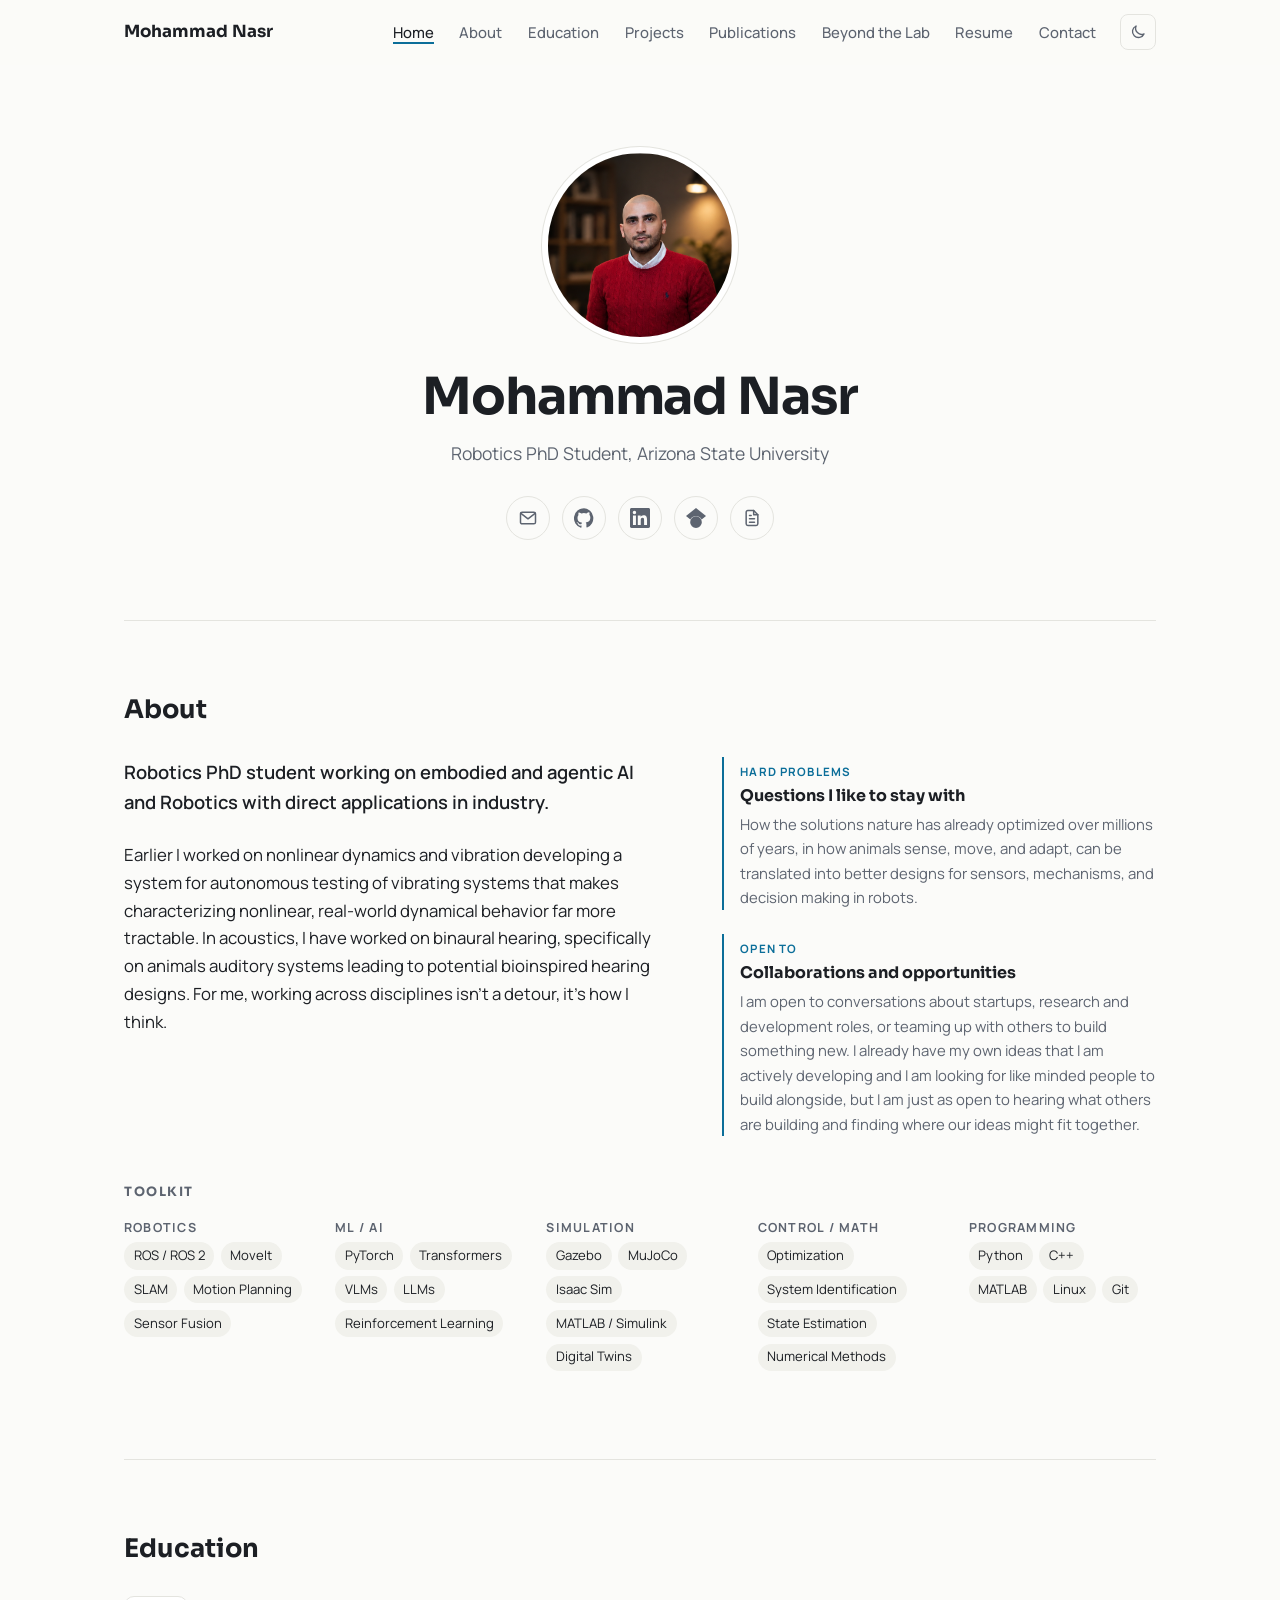
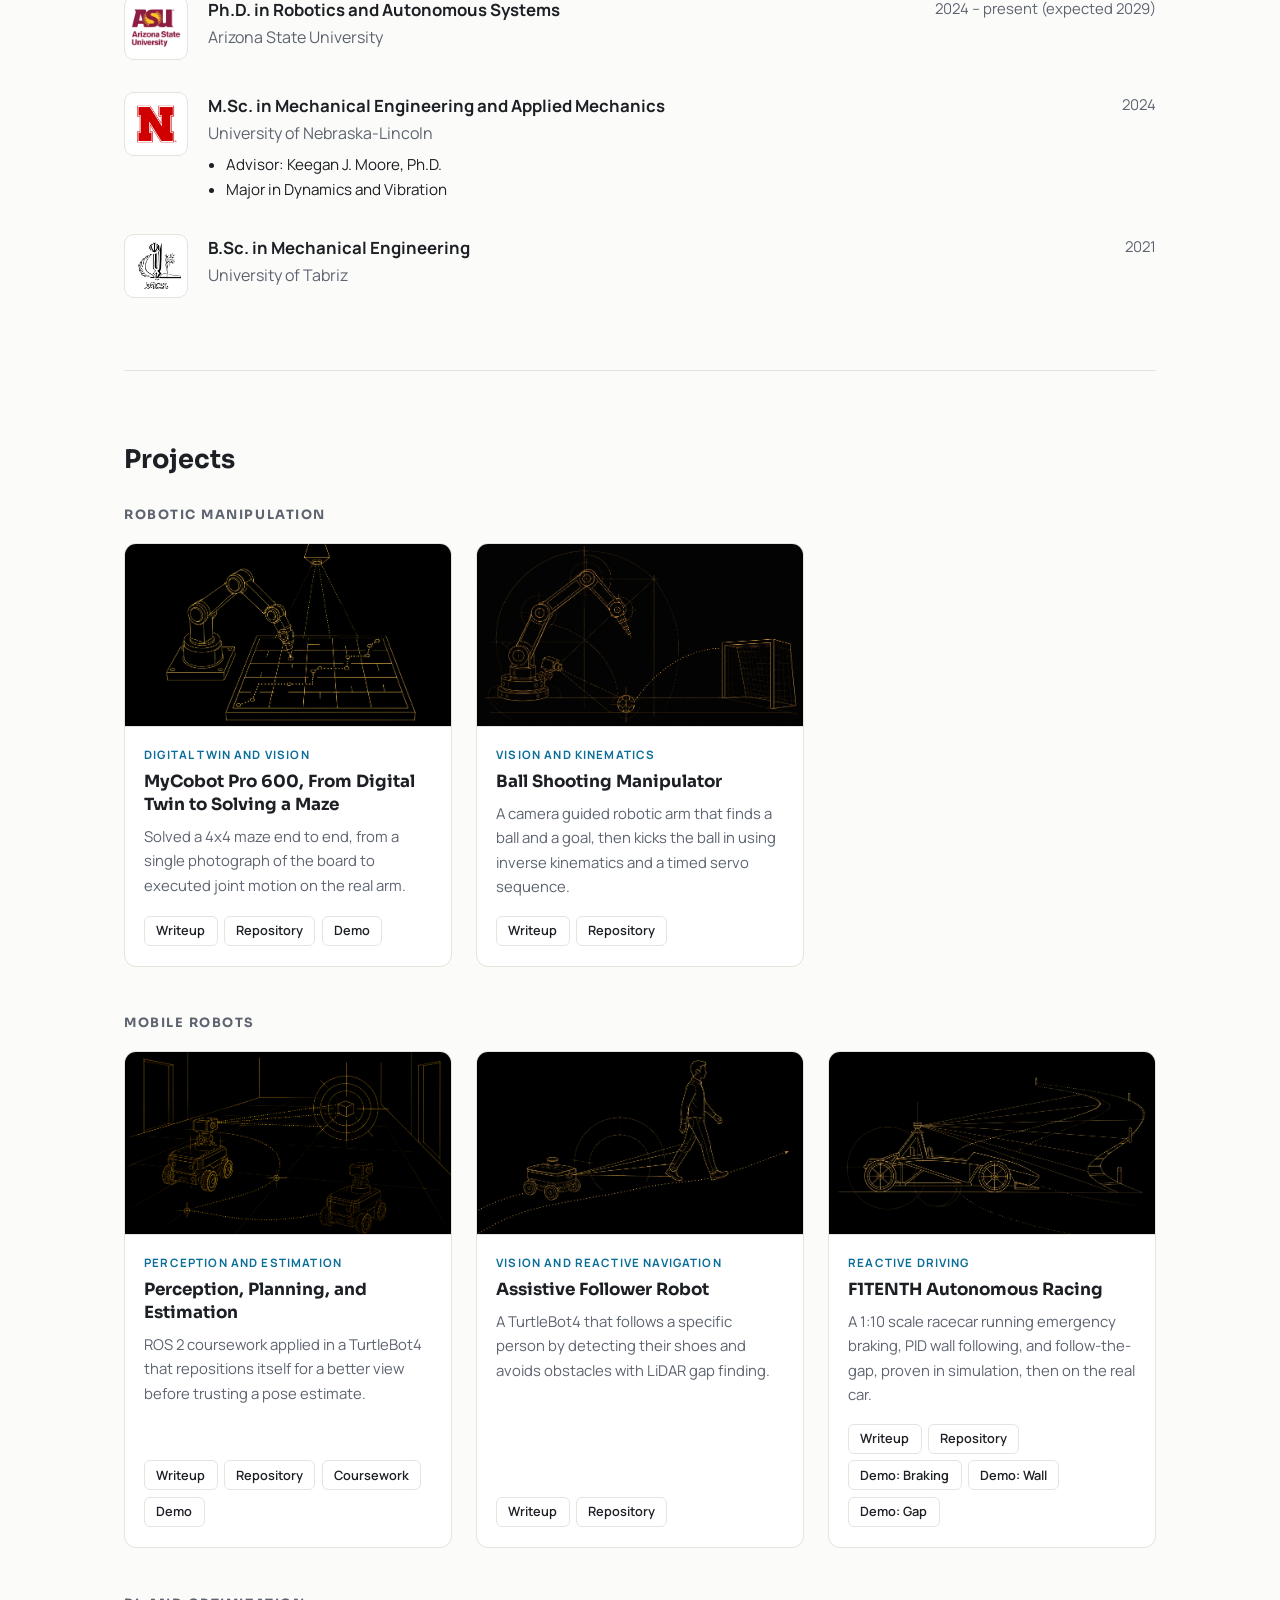
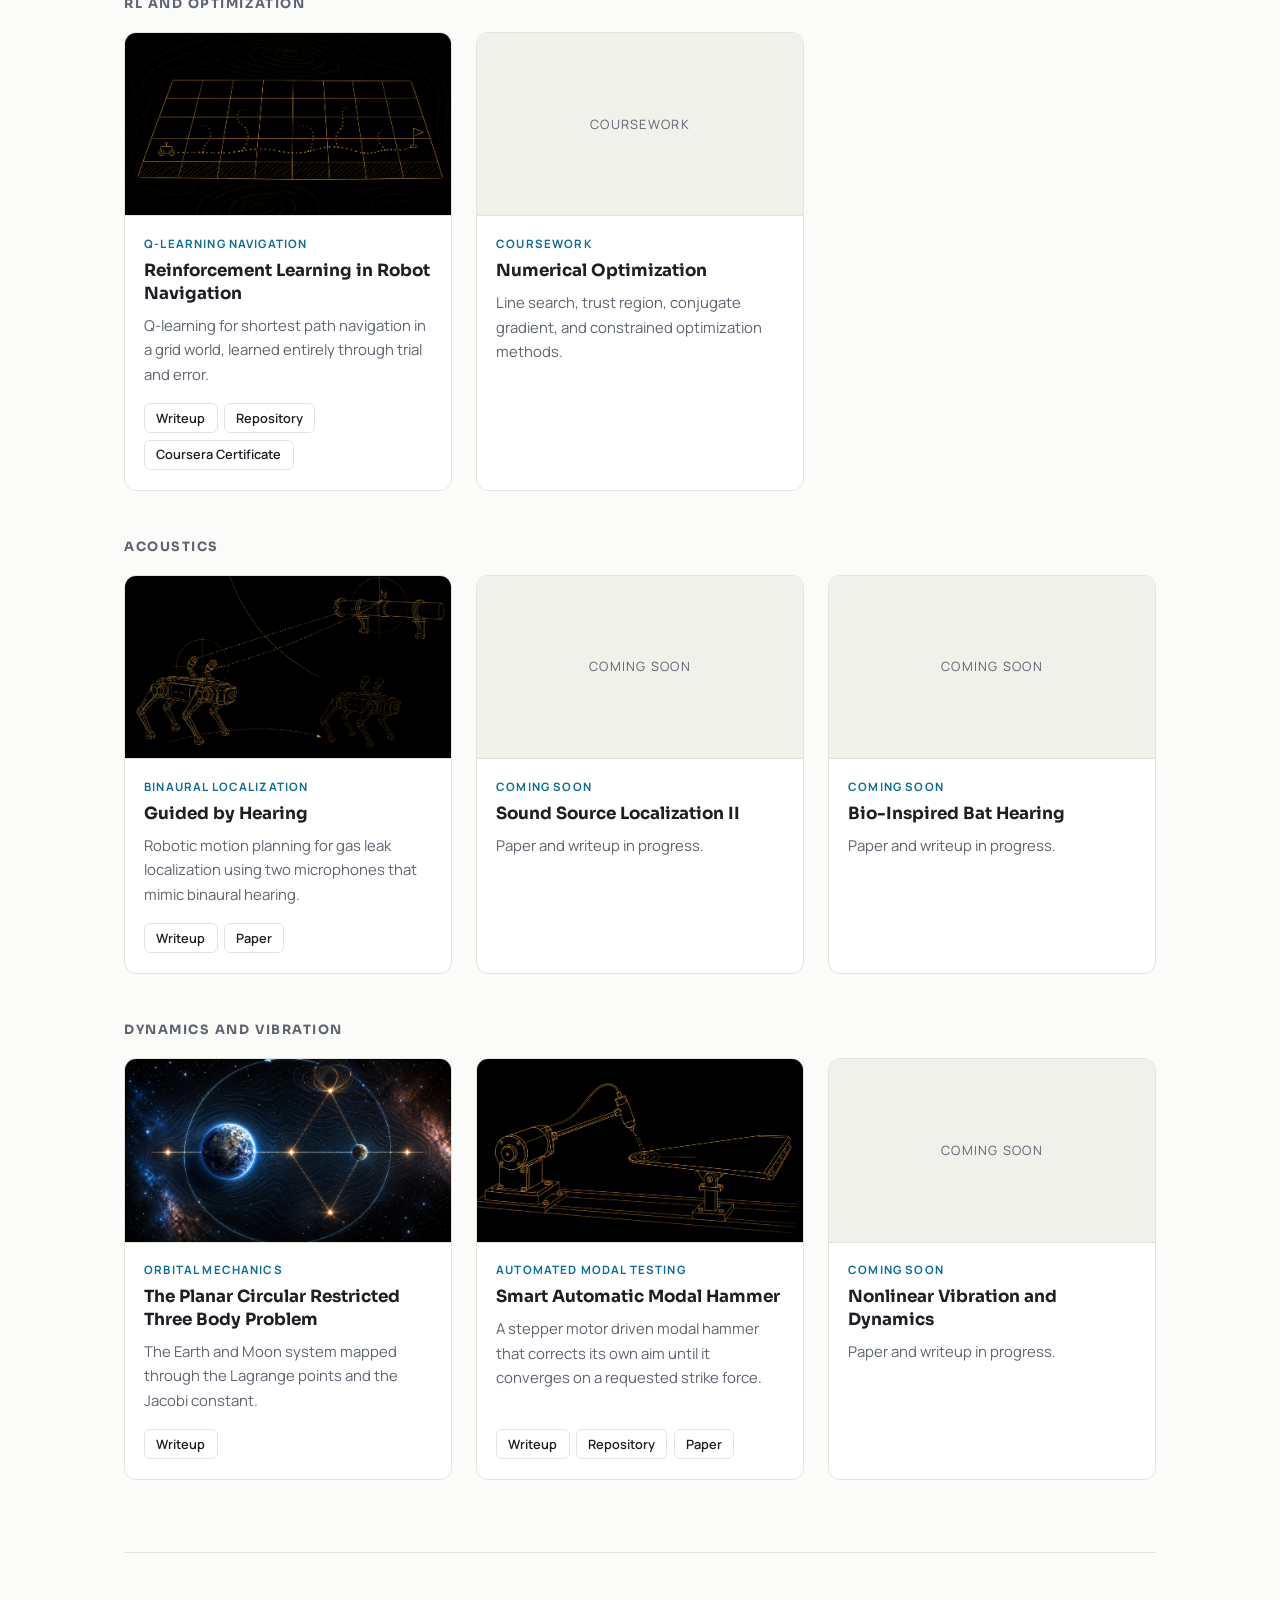
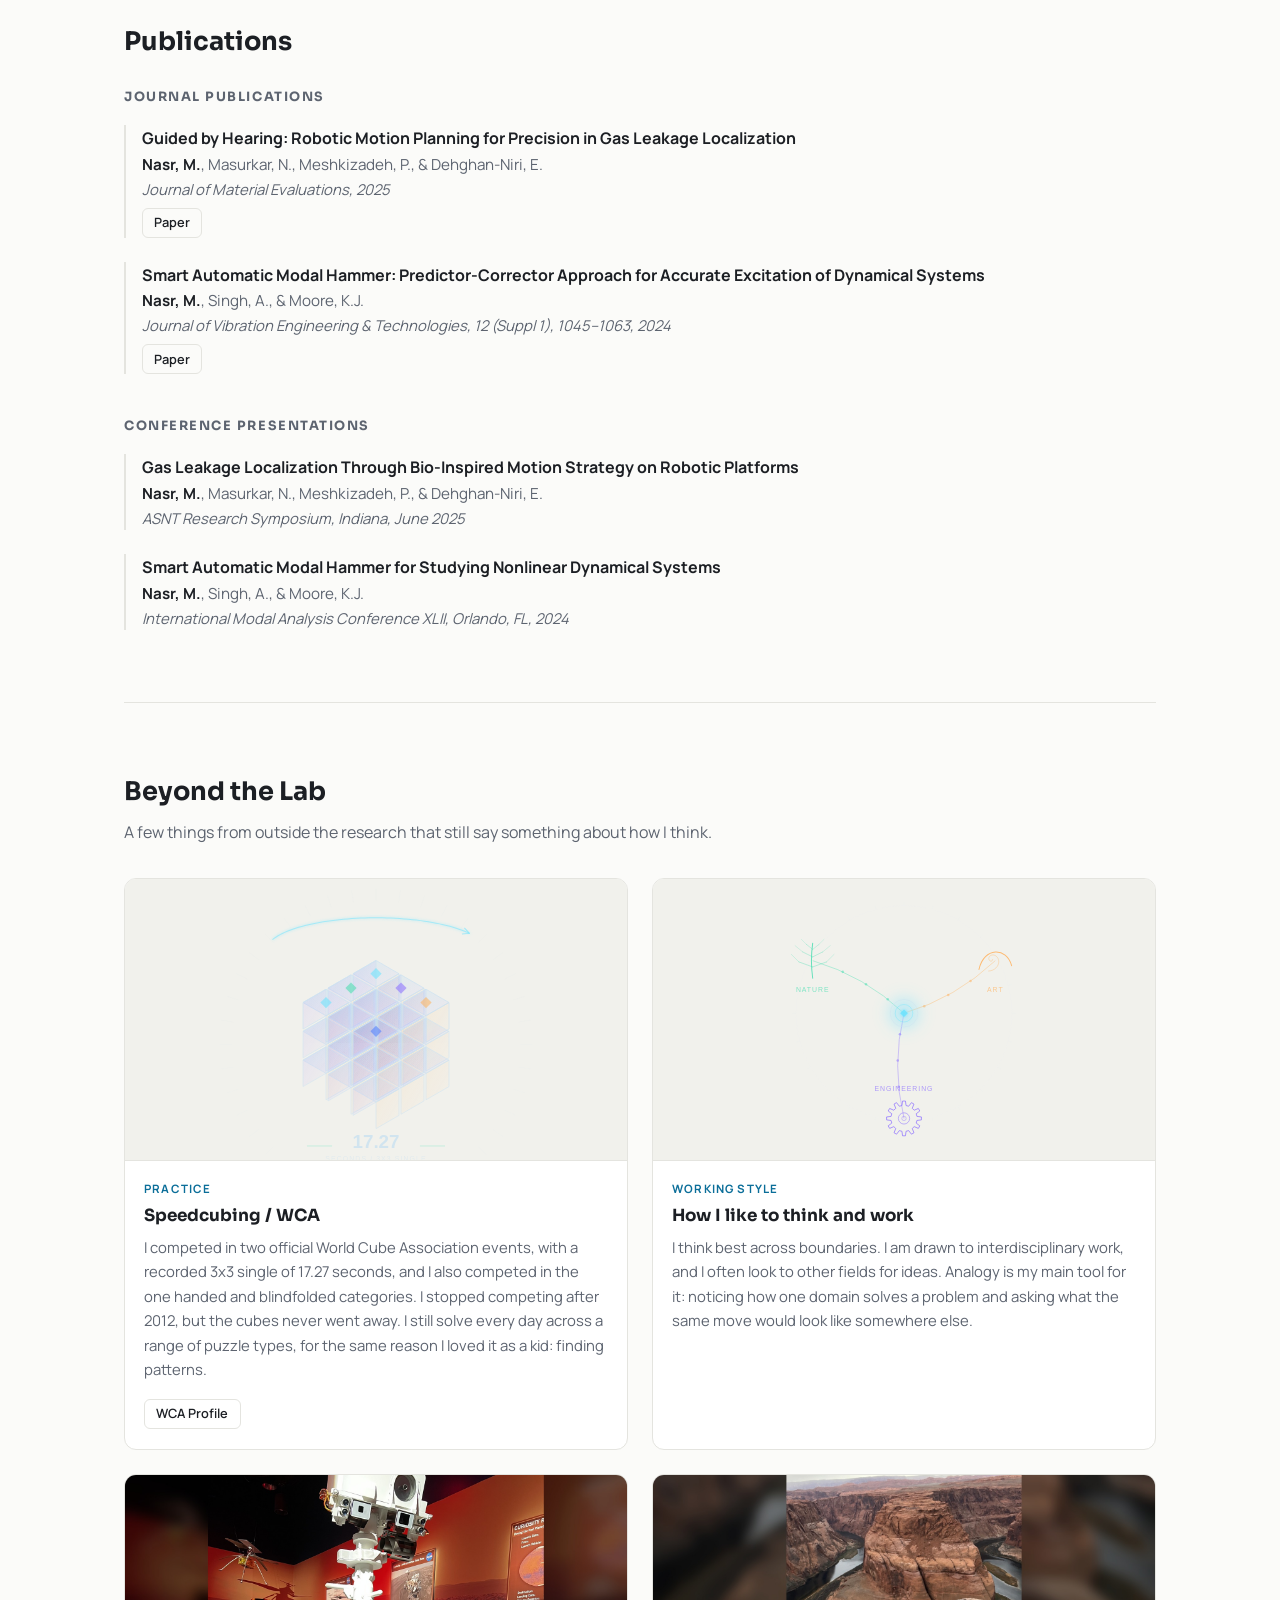
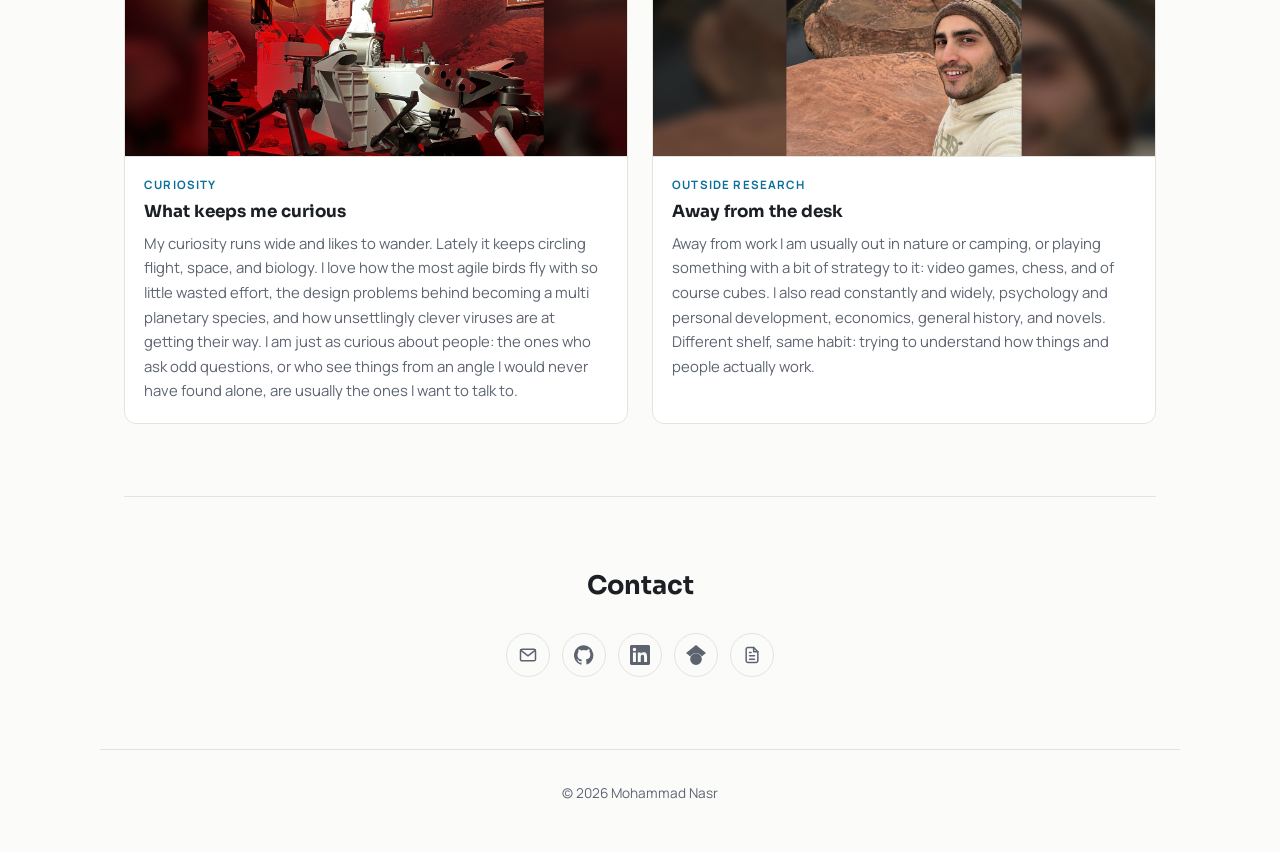
==== index.html @ 586aea97 "Update index.html to replace 'CV' with 'Resume' in navigation and links, and remove outdated content" ====
<!DOCTYPE html>
<html lang="en">
  <head>
    <meta charset="UTF-8" />
    <script>
      (function () {
        var stored = localStorage.getItem("theme");
        var theme = stored || (window.matchMedia("(prefers-color-scheme: light)").matches ? "light" : "dark");
        document.documentElement.setAttribute("data-theme", theme);
      })();
    </script>
    <meta name="viewport" content="width=device-width, initial-scale=1.0" />
    <meta
      name="description"
      content="Mohammad Nasr, Robotics PhD student at Arizona State University working on embodied and agentic AI."
    />
    <title>Mohammad Nasr | Robotics PhD Student</title>
    <link rel="preconnect" href="https://fonts.googleapis.com" />
    <link rel="preconnect" href="https://fonts.gstatic.com" crossorigin />
    <link
      href="https://fonts.googleapis.com/css2?family=Manrope:wght@400;500;600;700;800&family=Sora:wght@500;600;700;800&display=swap"
      rel="stylesheet"
    />
    <link rel="stylesheet" href="assets/css/home.css" />
  </head>
  <body>
    <a class="skip-link" href="#main-content">Skip to content</a>

    <!-- Icon sprite: every icon uses currentColor so it recolors with the theme. -->
    <svg class="icon-sprite" xmlns="http://www.w3.org/2000/svg" aria-hidden="true">
      <symbol id="i-mail" viewBox="0 0 24 24" fill="none" stroke="currentColor" stroke-width="1.8" stroke-linecap="round" stroke-linejoin="round">
        <rect x="3" y="5" width="18" height="14" rx="2" />
        <path d="m3.5 6.5 8.5 6.5 8.5-6.5" />
      </symbol>
      <symbol id="i-github" viewBox="0 0 24 24" fill="currentColor">
        <path d="M12 .3a12 12 0 0 0-3.8 23.4c.6.1.8-.3.8-.6v-2c-3.3.7-4-1.6-4-1.6-.6-1.4-1.4-1.8-1.4-1.8-1-.7.1-.7.1-.7 1.2.1 1.8 1.2 1.8 1.2 1 1.8 2.8 1.3 3.5 1 0-.8.4-1.3.7-1.6-2.7-.3-5.5-1.3-5.5-5.9 0-1.3.5-2.4 1.2-3.2 0-.3-.5-1.5.2-3.2 0 0 1-.3 3.3 1.2a11.5 11.5 0 0 1 6 0C17.3 4.6 18.3 5 18.3 5c.7 1.7.2 2.9.1 3.2.8.8 1.2 1.9 1.2 3.2 0 4.6-2.8 5.6-5.5 5.9.4.4.8 1.1.8 2.2v3.3c0 .3.2.7.8.6A12 12 0 0 0 12 .3" />
      </symbol>
      <symbol id="i-linkedin" viewBox="0 0 24 24" fill="currentColor">
        <path d="M20.45 20.45h-3.55v-5.57c0-1.33-.03-3.04-1.85-3.04-1.85 0-2.14 1.45-2.14 2.94v5.67H9.35V9h3.41v1.56h.05c.48-.9 1.64-1.85 3.37-1.85 3.6 0 4.27 2.37 4.27 5.46v6.28ZM5.34 7.43a2.06 2.06 0 1 1 0-4.13 2.06 2.06 0 0 1 0 4.13ZM7.12 20.45H3.56V9h3.56v11.45ZM22.23 0H1.77C.79 0 0 .77 0 1.73v20.54C0 23.23.79 24 1.77 24h20.45c.98 0 1.78-.77 1.78-1.73V1.73C24 .77 23.2 0 22.22 0h.01Z" />
      </symbol>
      <symbol id="i-scholar" viewBox="0 0 24 24" fill="currentColor">
        <path d="M5.24 13.77 0 9.5 12 0l12 9.5-5.24 4.27A7.5 7.5 0 0 0 12 9.5a7.5 7.5 0 0 0-6.76 4.27ZM12 10a7 7 0 1 0 0 14 7 7 0 0 0 0-14Z" />
      </symbol>
      <symbol id="i-cv" viewBox="0 0 24 24" fill="none" stroke="currentColor" stroke-width="1.8" stroke-linecap="round" stroke-linejoin="round">
        <path d="M14 3H7a2 2 0 0 0-2 2v14a2 2 0 0 0 2 2h10a2 2 0 0 0 2-2V8Z" />
        <path d="M14 3v5h5M9 13h6M9 17h6M9 9h2" />
      </symbol>
    </svg>

    <header class="site-header">
      <nav class="site-nav" aria-label="Primary navigation">
        <a class="brand" href="#home">Mohammad Nasr</a>

        <div class="nav-links" id="nav-links">
          <a href="#home">Home</a>
          <a href="#about">About</a>
          <a href="#education">Education</a>
          <a href="#projects">Projects</a>
          <a href="#publications">Publications</a>
          <a href="#beyond">Beyond the Lab</a>
          <a href="docs/mohammad-nasr-cv.pdf" target="_blank" rel="noopener">Resume</a>
          <a href="#contact">Contact</a>
        </div>

        <button class="icon-button theme-toggle" type="button" data-theme-toggle aria-label="Switch to light theme" aria-pressed="false">
          <svg class="icon-moon" viewBox="0 0 24 24" fill="none" stroke="currentColor" stroke-width="1.8" stroke-linecap="round" stroke-linejoin="round" aria-hidden="true">
            <path d="M20 14.5A8 8 0 0 1 9.5 4a8 8 0 1 0 10.5 10.5Z" />
          </svg>
          <svg class="icon-sun" viewBox="0 0 24 24" fill="none" stroke="currentColor" stroke-width="1.8" stroke-linecap="round" aria-hidden="true">
            <circle cx="12" cy="12" r="4" />
            <path d="M12 2v2M12 20v2M4.9 4.9l1.4 1.4M17.7 17.7l1.4 1.4M2 12h2M20 12h2M4.9 19.1l1.4-1.4M17.7 6.3l1.4-1.4" />
          </svg>
        </button>

        <button class="icon-button nav-toggle" type="button" aria-expanded="false" aria-controls="nav-links" aria-label="Open navigation menu">
          <svg viewBox="0 0 24 24" fill="none" stroke="currentColor" stroke-width="1.8" stroke-linecap="round" aria-hidden="true">
            <path d="M4 7h16M4 12h16M4 17h16" />
          </svg>
        </button>
      </nav>
    </header>

    <main id="main-content">
      <!-- 1. Home -->
      <section class="section home" id="home">
        <img class="home-photo" src="images/portfolio_portrait_option_3.png" alt="Portrait of Mohammad Nasr" width="184" height="184" />
        <h1>Mohammad Nasr</h1>
        <p class="home-role">Robotics PhD Student, Arizona State University</p>
        <ul class="icon-row" aria-label="Links">
          <li><a href="mailto:nasrmohammad661@gmail.com" aria-label="Email" title="Email"><svg aria-hidden="true"><use href="#i-mail" /></svg></a></li>
          <li><a href="https://github.com/mohammadnsr1" target="_blank" rel="noopener" aria-label="GitHub" title="GitHub"><svg aria-hidden="true"><use href="#i-github" /></svg></a></li>
          <li><a href="https://www.linkedin.com/in/mohammad-nasr-359a68147/" target="_blank" rel="noopener" aria-label="LinkedIn" title="LinkedIn"><svg aria-hidden="true"><use href="#i-linkedin" /></svg></a></li>
          <li><a href="https://scholar.google.com/citations?user=4rzGs6wAAAAJ" target="_blank" rel="noopener" aria-label="Google Scholar" title="Google Scholar"><svg aria-hidden="true"><use href="#i-scholar" /></svg></a></li>
          <li><a href="docs/mohammad-nasr-cv.pdf" target="_blank" rel="noopener" aria-label="Resume (PDF)" title="Resume (PDF)"><svg aria-hidden="true"><use href="#i-cv" /></svg></a></li>
        </ul>
      </section>

      <!-- 2. About -->
      <section class="section" id="about">
        <h2 class="section-title">About</h2>
        <div class="about-grid">
          <div class="about-text">
            <p class="about-lead">
              Robotics PhD student working on embodied and agentic AI and Robotics with direct applications in industry.
            </p>
            <p>
              Earlier I worked on nonlinear dynamics and vibration developing a system for autonomous testing of vibrating systems that makes characterizing nonlinear, real-world dynamical behavior far more tractable. In acoustics, I have worked on binaural hearing, specifically on animals auditory systems leading to potential bioinspired hearing designs. For me, working across disciplines isn't a detour, it's how I think.
            </p>
          </div>

          <div class="note-list">
            <article class="note">
              <span class="card-tag">Hard Problems</span>
              <h3>Questions I like to stay with</h3>
              <p>How the solutions nature has already optimized over millions of years, in how animals sense, move, and adapt, can be translated into better designs for sensors, mechanisms, and decision making in robots.</p>
            </article>
            <article class="note">
              <span class="card-tag">Open To</span>
              <h3>Collaborations and opportunities</h3>
              <p>I am open to conversations about startups, research and development roles, or teaming up with others to build something new. I already have my own ideas that I am actively developing and I am looking for like minded people to build alongside, but I am just as open to hearing what others are building and finding where our ideas might fit together.</p>
            </article>
          </div>
        </div>

        <!-- id="toolkit" kept so the writeup pages' "Toolkit" nav link still lands here. -->
        <div class="toolkit-block" id="toolkit">
          <h3 class="subsection-title">Toolkit</h3>
          <div class="toolkit">
            <div class="toolkit-row">
              <h3>Robotics</h3>
              <div class="chips"><span>ROS / ROS 2</span><span>MoveIt</span><span>SLAM</span><span>Motion Planning</span><span>Sensor Fusion</span></div>
            </div>
            <div class="toolkit-row">
              <h3>ML / AI</h3>
              <div class="chips"><span>PyTorch</span><span>Transformers</span><span>VLMs</span><span>LLMs</span><span>Reinforcement Learning</span></div>
            </div>
            <div class="toolkit-row">
              <h3>Simulation</h3>
              <div class="chips"><span>Gazebo</span><span>MuJoCo</span><span>Isaac Sim</span><span>MATLAB / Simulink</span><span>Digital Twins</span></div>
            </div>
            <div class="toolkit-row">
              <h3>Control / Math</h3>
              <div class="chips"><span>Optimization</span><span>System Identification</span><span>State Estimation</span><span>Numerical Methods</span></div>
            </div>
            <div class="toolkit-row">
              <h3>Programming</h3>
              <div class="chips"><span>Python</span><span>C++</span><span>MATLAB</span><span>Linux</span><span>Git</span></div>
            </div>
          </div>
        </div>
      </section>

      <!-- 3. Education -->
      <section class="section" id="education">
        <h2 class="section-title">Education</h2>
        <div class="edu-list">
          <div class="edu-item">
            <img class="edu-logo" src="images/ASU_logo.png" alt="Arizona State University logo" loading="lazy" />
            <div>
              <div class="edu-degree">Ph.D. in Robotics and Autonomous Systems</div>
              <div class="edu-school">Arizona State University</div>
            </div>
            <div class="edu-years">2024 – present (expected 2029)</div>
          </div>
          <div class="edu-item">
            <img class="edu-logo" src="images/UNL.jpg" alt="University of Nebraska-Lincoln logo" loading="lazy" />
            <div>
              <div class="edu-degree">M.Sc. in Mechanical Engineering and Applied Mechanics</div>
              <div class="edu-school">University of Nebraska-Lincoln</div>
              <ul>
                <li>Advisor: Keegan J. Moore, Ph.D.</li>
                <li>Major in Dynamics and Vibration</li>
              </ul>
            </div>
            <div class="edu-years">2024</div>
          </div>
          <div class="edu-item">
            <img class="edu-logo" src="images/University_of_Tabriz.jpg" alt="University of Tabriz logo" loading="lazy" />
            <div>
              <div class="edu-degree">B.Sc. in Mechanical Engineering</div>
              <div class="edu-school">University of Tabriz</div>
            </div>
            <div class="edu-years">2021</div>
          </div>
        </div>
      </section>

      <!-- 4. Projects -->
      <section class="section" id="projects">
        <h2 class="section-title">Projects</h2>

        <div class="project-group">
          <h3 class="subsection-title">Robotic Manipulation</h3>
          <div class="card-grid">
            <article class="card">
              <div class="card-media"><img src="images/MyCobot_foreground.png" alt="The MyCobot Pro 600 arm solving a physical maze board" loading="lazy" /></div>
              <div class="card-body">
                <span class="card-tag">Digital Twin and Vision</span>
                <h4>MyCobot Pro 600, From Digital Twin to Solving a Maze</h4>
                <p>Solved a 4x4 maze end to end, from a single photograph of the board to executed joint motion on the real arm.</p>
                <div class="link-row">
                  <a class="pill" href="writeups/mycobot-pro-600.html">Writeup</a>
                  <a class="pill" href="https://github.com/mohammadnsr1/Robotic-Systems-1" target="_blank" rel="noopener">Repository</a>
                  <a class="pill" href="https://www.youtube.com/shorts/yxIhqgxqiWA" target="_blank" rel="noopener">Demo</a>
                </div>
              </div>
            </article>
            <article class="card">
              <div class="card-media"><img src="images/Ball_shoot_foreground.png" alt="The robotic arm positioned behind the ball, aiming toward the goal" loading="lazy" /></div>
              <div class="card-body">
                <span class="card-tag">Vision and Kinematics</span>
                <h4>Ball Shooting Manipulator</h4>
                <p>A camera guided robotic arm that finds a ball and a goal, then kicks the ball in using inverse kinematics and a timed servo sequence.</p>
                <div class="link-row">
                  <a class="pill" href="writeups/ball-shooting-manipulator.html">Writeup</a>
                  <a class="pill" href="https://github.com/mohammadnsr1/Robotic_Manipulation_UNL" target="_blank" rel="noopener">Repository</a>
                </div>
              </div>
            </article>
          </div>
        </div>

        <div class="project-group">
          <h3 class="subsection-title">Mobile Robots</h3>
          <div class="card-grid">
            <article class="card">
              <div class="card-media"><img src="images/Active_perception_foreground.png" alt="The TurtleBot4 active perception system repositioning itself for a better view" loading="lazy" /></div>
              <div class="card-body">
                <span class="card-tag">Perception and Estimation</span>
                <h4>Perception, Planning, and Estimation</h4>
                <p>ROS 2 coursework applied in a TurtleBot4 that repositions itself for a better view before trusting a pose estimate.</p>
                <div class="link-row">
                  <a class="pill" href="writeups/active-perception.html">Writeup</a>
                  <a class="pill" href="https://github.com/mohammadnsr1/MobileRobots_Active_Perception/" target="_blank" rel="noopener">Repository</a>
                  <a class="pill" href="https://github.com/mohammadnsr1/MobileRobots" target="_blank" rel="noopener">Coursework</a>
                  <a class="pill" href="https://youtu.be/uHptjgO3Q7Y" target="_blank" rel="noopener">Demo</a>
                </div>
              </div>
            </article>
            <article class="card">
              <div class="card-media"><img src="images/Assistive_foreground.png" alt="The TurtleBot4 assistive follower robot following a specific person" loading="lazy" /></div>
              <div class="card-body">
                <span class="card-tag">Vision and Reactive Navigation</span>
                <h4>Assistive Follower Robot</h4>
                <p>A TurtleBot4 that follows a specific person by detecting their shoes and avoids obstacles with LiDAR gap finding.</p>
                <div class="link-row">
                  <a class="pill" href="writeups/assistive-follower.html">Writeup</a>
                  <a class="pill" href="https://github.com/RAS598-2025-S-Team07/Final_ROS2_Package" target="_blank" rel="noopener">Repository</a>
                </div>
              </div>
            </article>
            <article class="card">
              <div class="card-media"><img src="images/F1_Tenth_foreground.png" alt="The F1TENTH autonomous racecar on the physical track" loading="lazy" /></div>
              <div class="card-body">
                <span class="card-tag">Reactive Driving</span>
                <h4>F1TENTH Autonomous Racing</h4>
                <p>A 1:10 scale racecar running emergency braking, PID wall following, and follow-the-gap, proven in simulation, then on the real car.</p>
                <div class="link-row">
                  <a class="pill" href="writeups/f1tenth.html">Writeup</a>
                  <a class="pill" href="https://github.com/mohammadnsr1/F1_Tenth_Race" target="_blank" rel="noopener">Repository</a>
                  <a class="pill" href="https://youtu.be/KE6Gm_n-vx4" target="_blank" rel="noopener">Demo: Braking</a>
                  <a class="pill" href="https://youtu.be/sH-kk-u68Sw" target="_blank" rel="noopener">Demo: Wall</a>
                  <a class="pill" href="https://youtube.com/shorts/PTzITnJQ0x0?feature=share" target="_blank" rel="noopener">Demo: Gap</a>
                </div>
              </div>
            </article>
          </div>
        </div>

        <div class="project-group">
          <h3 class="subsection-title">RL and Optimization</h3>
          <div class="card-grid">
            <article class="card">
              <div class="card-media"><img src="images/RL_navigation_foreground.png" alt="A Q-learning agent navigating the Cliff Walking grid world" loading="lazy" /></div>
              <div class="card-body">
                <span class="card-tag">Q-Learning Navigation</span>
                <h4>Reinforcement Learning in Robot Navigation</h4>
                <p>Q-learning for shortest path navigation in a grid world, learned entirely through trial and error.</p>
                <div class="link-row">
                  <a class="pill" href="writeups/rl-robot-navigation.html">Writeup</a>
                  <a class="pill" href="https://github.com/mohammadnsr1/RL-and-Optimization" target="_blank" rel="noopener">Repository</a>
                  <a class="pill" href="https://www.coursera.org/account/accomplishments/specialization/GT99WLRD7AQ9" target="_blank" rel="noopener">Coursera Certificate</a>
                </div>
              </div>
            </article>
            <article class="card">
              <div class="card-media card-media--empty">Coursework</div>
              <div class="card-body">
                <span class="card-tag">Coursework</span>
                <h4>Numerical Optimization</h4>
                <p>Line search, trust region, conjugate gradient, and constrained optimization methods.</p>
              </div>
            </article>
          </div>
        </div>

        <div class="project-group">
          <h3 class="subsection-title">Acoustics</h3>
          <div class="card-grid">
            <article class="card">
              <div class="card-media"><img src="images/Guided_by_hearing_foreground.png" alt="A robot using two microphone binaural hearing to localize a gas leak" loading="lazy" /></div>
              <div class="card-body">
                <span class="card-tag">Binaural Localization</span>
                <h4>Guided by Hearing</h4>
                <p>Robotic motion planning for gas leak localization using two microphones that mimic binaural hearing.</p>
                <div class="link-row">
                  <a class="pill" href="writeups/guided-by-hearing.html">Writeup</a>
                  <a class="pill" href="https://doi.org/10.32548/2025.me-04491" target="_blank" rel="noopener">Paper</a>
                </div>
              </div>
            </article>
            <article class="card">
              <div class="card-media card-media--empty">Coming soon</div>
              <div class="card-body">
                <span class="card-tag">Coming Soon</span>
                <h4>Sound Source Localization II</h4>
                <p>Paper and writeup in progress.</p>
              </div>
            </article>
            <article class="card">
              <div class="card-media card-media--empty">Coming soon</div>
              <div class="card-body">
                <span class="card-tag">Coming Soon</span>
                <h4>Bio-Inspired Bat Hearing</h4>
                <p>Paper and writeup in progress.</p>
              </div>
            </article>
          </div>
        </div>

        <div class="project-group">
          <h3 class="subsection-title">Dynamics and Vibration</h3>
          <div class="card-grid">
            <article class="card">
              <div class="card-media"><img src="images/PCR3BD_foreground.png" alt="Zero velocity curves and Lagrange points of the Earth and Moon system" loading="lazy" /></div>
              <div class="card-body">
                <span class="card-tag">Orbital Mechanics</span>
                <h4>The Planar Circular Restricted Three Body Problem</h4>
                <p>The Earth and Moon system mapped through the Lagrange points and the Jacobi constant.</p>
                <div class="link-row">
                  <a class="pill" href="writeups/pcr3bp.html">Writeup</a>
                </div>
              </div>
            </article>
            <article class="card">
              <div class="card-media"><img src="images/Modal_hammer_foreground.png" alt="The stepper motor driven modal hammer striking a test structure" loading="lazy" /></div>
              <div class="card-body">
                <span class="card-tag">Automated Modal Testing</span>
                <h4>Smart Automatic Modal Hammer</h4>
                <p>A stepper motor driven modal hammer that corrects its own aim until it converges on a requested strike force.</p>
                <div class="link-row">
                  <a class="pill" href="writeups/smart-automatic-modal-hammer.html">Writeup</a>
                  <a class="pill" href="https://github.com/mohammadnsr1/SmartAutomaticModalhammer" target="_blank" rel="noopener">Repository</a>
                  <a class="pill" href="https://doi.org/10.1007/s42417-024-01461-6" target="_blank" rel="noopener">Paper</a>
                </div>
              </div>
            </article>
            <article class="card">
              <div class="card-media card-media--empty">Coming soon</div>
              <div class="card-body">
                <span class="card-tag">Coming Soon</span>
                <h4>Nonlinear Vibration and Dynamics</h4>
                <p>Paper and writeup in progress.</p>
              </div>
            </article>
          </div>
        </div>
      </section>

      <!-- 5. Publications -->
      <section class="section" id="publications">
        <h2 class="section-title">Publications</h2>

        <h3 class="subsection-title">Journal Publications</h3>
        <ul class="pub-list">
          <li>
            <div class="pub-title">Guided by Hearing: Robotic Motion Planning for Precision in Gas Leakage Localization</div>
            <div class="pub-authors"><strong>Nasr, M.</strong>, Masurkar, N., Meshkizadeh, P., &amp; Dehghan-Niri, E.</div>
            <div class="pub-venue">Journal of Material Evaluations, 2025</div>
            <div class="link-row"><a class="pill" href="https://doi.org/10.32548/2025.me-04491" target="_blank" rel="noopener">Paper</a></div>
          </li>
          <li>
            <div class="pub-title">Smart Automatic Modal Hammer: Predictor-Corrector Approach for Accurate Excitation of Dynamical Systems</div>
            <div class="pub-authors"><strong>Nasr, M.</strong>, Singh, A., &amp; Moore, K.J.</div>
            <div class="pub-venue">Journal of Vibration Engineering &amp; Technologies, 12 (Suppl 1), 1045–1063, 2024</div>
            <div class="link-row"><a class="pill" href="https://doi.org/10.1007/s42417-024-01461-6" target="_blank" rel="noopener">Paper</a></div>
          </li>
        </ul>

        <h3 class="subsection-title">Conference Presentations</h3>
        <ul class="pub-list">
          <li>
            <div class="pub-title">Gas Leakage Localization Through Bio-Inspired Motion Strategy on Robotic Platforms</div>
            <div class="pub-authors"><strong>Nasr, M.</strong>, Masurkar, N., Meshkizadeh, P., &amp; Dehghan-Niri, E.</div>
            <div class="pub-venue">ASNT Research Symposium, Indiana, June 2025</div>
          </li>
          <li>
            <div class="pub-title">Smart Automatic Modal Hammer for Studying Nonlinear Dynamical Systems</div>
            <div class="pub-authors"><strong>Nasr, M.</strong>, Singh, A., &amp; Moore, K.J.</div>
            <div class="pub-venue">International Modal Analysis Conference XLII, Orlando, FL, 2024</div>
          </li>
        </ul>
      </section>

      <section class="section" id="beyond">
        <h2 class="section-title">Beyond the Lab</h2>
        <p class="section-lead">A few things from outside the research that still say something about how I think.</p>
        <div class="card-grid card-grid--two">
          <article class="card">
            <div class="card-media"><img src="images/beyond-practice.svg" alt="Isometric wireframe illustration of a Rubik's cube with a recorded time of 17.27 seconds" loading="lazy" /></div>
            <div class="card-body">
              <span class="card-tag">Practice</span>
              <h4>Speedcubing / WCA</h4>
              <p>I competed in two official World Cube Association events, with a recorded 3x3 single of 17.27 seconds, and I also competed in the one handed and blindfolded categories. I stopped competing after 2012, but the cubes never went away. I still solve every day across a range of puzzle types, for the same reason I loved it as a kid: finding patterns.</p>
              <div class="link-row">
                <a class="pill" href="https://www.worldcubeassociation.org/persons/2012NASR01" target="_blank" rel="noopener">WCA Profile</a>
              </div>
            </div>
          </article>
          <article class="card">
            <div class="card-media"><img src="images/beyond-thinking.svg" alt="Three domains, nature, art, and engineering, converging through analogy into a single idea" loading="lazy" /></div>
            <div class="card-body">
              <span class="card-tag">Working Style</span>
              <h4>How I like to think and work</h4>
              <p>I think best across boundaries. I am drawn to interdisciplinary work, and I often look to other fields for ideas. Analogy is my main tool for it: noticing how one domain solves a problem and asking what the same move would look like somewhere else.</p>
            </div>
          </article>
          <article class="card">
            <div class="card-media"><img src="images/beyond-curiosity.jpg" alt="A Mars rover replica on exhibit, camera mast raised against a red Mars backdrop" loading="lazy" /></div>
            <div class="card-body">
              <span class="card-tag">Curiosity</span>
              <h4>What keeps me curious</h4>
              <p>My curiosity runs wide and likes to wander. Lately it keeps circling flight, space, and biology. I love how the most agile birds fly with so little wasted effort, the design problems behind becoming a multi planetary species, and how unsettlingly clever viruses are at getting their way. I am just as curious about people: the ones who ask odd questions, or who see things from an angle I would never have found alone, are usually the ones I want to talk to.</p>
            </div>
          </article>
          <article class="card">
            <div class="card-media"><img src="images/beyond-interests.jpg" alt="Aerial view of Horseshoe Bend, a sweeping curve of the Colorado River" loading="lazy" /></div>
            <div class="card-body">
              <span class="card-tag">Outside Research</span>
              <h4>Away from the desk</h4>
              <p>Away from work I am usually out in nature or camping, or playing something with a bit of strategy to it: video games, chess, and of course cubes. I also read constantly and widely, psychology and personal development, economics, general history, and novels. Different shelf, same habit: trying to understand how things and people actually work.</p>
            </div>
          </article>
        </div>
      </section>

      <!-- 6. Contact -->
      <section class="section contact" id="contact">
        <h2 class="section-title">Contact</h2>
        <ul class="icon-row" aria-label="Links">
          <li><a href="mailto:nasrmohammad661@gmail.com" aria-label="Email" title="Email"><svg aria-hidden="true"><use href="#i-mail" /></svg></a></li>
          <li><a href="https://github.com/mohammadnsr1" target="_blank" rel="noopener" aria-label="GitHub" title="GitHub"><svg aria-hidden="true"><use href="#i-github" /></svg></a></li>
          <li><a href="https://www.linkedin.com/in/mohammad-nasr-359a68147/" target="_blank" rel="noopener" aria-label="LinkedIn" title="LinkedIn"><svg aria-hidden="true"><use href="#i-linkedin" /></svg></a></li>
          <li><a href="https://scholar.google.com/citations?user=4rzGs6wAAAAJ" target="_blank" rel="noopener" aria-label="Google Scholar" title="Google Scholar"><svg aria-hidden="true"><use href="#i-scholar" /></svg></a></li>
          <li><a href="docs/mohammad-nasr-cv.pdf" target="_blank" rel="noopener" aria-label="Resume (PDF)" title="Resume (PDF)"><svg aria-hidden="true"><use href="#i-cv" /></svg></a></li>
        </ul>
      </section>
    </main>

    <footer class="site-footer">
      <p>&copy; <span data-current-year></span> Mohammad Nasr</p>
    </footer>

    <script src="assets/js/main.js"></script>
  </body>
</html>
---- assets/css/home.css ----
/* Home page styles: minimal academic layout, light/dark themes, one accent. */
:root {
  --bg: #fbfbf9;
  --surface: #ffffff;
  --text: #1c1f24;
  --muted: #5d6470;
  --rule: #e4e4df;
  --chip: #f1f1ec;
  --accent: #0b6e99;
  --accent-soft: rgba(11, 110, 153, 0.09);
  --shadow: 0 1px 2px rgba(20, 24, 30, 0.04), 0 8px 24px rgba(20, 24, 30, 0.05);
  --nav-bg: rgba(251, 251, 249, 0.86);
  --nav-height: 64px;
  --maxw: 1080px;
  color-scheme: light;
}

@media (prefers-color-scheme: dark) {
  :root:not([data-theme="light"]) {
    --bg: #0e1116;
    --surface: #151a21;
    --text: #e8ecf2;
    --muted: #9aa4b2;
    --rule: #252c36;
    --chip: #1b212a;
    --accent: #68c8ff;
    --accent-soft: rgba(104, 200, 255, 0.1);
    --shadow: 0 1px 2px rgba(0, 0, 0, 0.3), 0 8px 24px rgba(0, 0, 0, 0.25);
    --nav-bg: rgba(14, 17, 22, 0.86);
    color-scheme: dark;
  }
}

:root[data-theme="dark"] {
  --bg: #0e1116;
  --surface: #151a21;
  --text: #e8ecf2;
  --muted: #9aa4b2;
  --rule: #252c36;
  --chip: #1b212a;
  --accent: #68c8ff;
  --accent-soft: rgba(104, 200, 255, 0.1);
  --shadow: 0 1px 2px rgba(0, 0, 0, 0.3), 0 8px 24px rgba(0, 0, 0, 0.25);
  --nav-bg: rgba(14, 17, 22, 0.86);
  color-scheme: dark;
}

*,
*::before,
*::after {
  box-sizing: border-box;
}

html {
  scroll-behavior: smooth;
  scroll-padding-top: calc(var(--nav-height) + 16px);
}

body {
  margin: 0;
  background: var(--bg);
  color: var(--text);
  font-family: "Manrope", system-ui, -apple-system, "Segoe UI", sans-serif;
  font-size: 16px;
  line-height: 1.65;
  -webkit-font-smoothing: antialiased;
}

img {
  max-width: 100%;
  display: block;
}

a {
  color: var(--accent);
  text-decoration: none;
}

a:hover {
  text-decoration: underline;
  text-underline-offset: 3px;
}

h1,
h2,
h3 {
  font-family: "Sora", "Manrope", system-ui, sans-serif;
  line-height: 1.25;
  margin: 0;
}

.skip-link {
  position: absolute;
  left: -9999px;
}

.skip-link:focus {
  left: 16px;
  top: 12px;
  z-index: 100;
  background: var(--surface);
  padding: 0.5rem 0.9rem;
  border-radius: 8px;
}

.icon-sprite {
  display: none;
}

/* ---------- Nav ---------- */
.site-header {
  position: sticky;
  top: 0;
  z-index: 50;
  background: var(--nav-bg);
  backdrop-filter: saturate(160%) blur(10px);
  -webkit-backdrop-filter: saturate(160%) blur(10px);
  border-bottom: 1px solid transparent;
  transition: border-color 200ms ease;
}

.site-header.is-scrolled {
  border-bottom-color: var(--rule);
}

.site-nav {
  max-width: var(--maxw);
  margin: 0 auto;
  padding-inline: 24px;
  height: var(--nav-height);
  display: flex;
  align-items: center;
  gap: 1.5rem;
}

.brand {
  font-family: "Sora", system-ui, sans-serif;
  font-weight: 700;
  font-size: 1.05rem;
  color: var(--text);
  margin-right: auto;
}

.brand:hover {
  text-decoration: none;
  color: var(--accent);
}

.nav-links {
  display: flex;
  align-items: center;
  gap: 1.6rem;
}

.nav-links a {
  color: var(--muted);
  font-size: 0.93rem;
  font-weight: 500;
}

.nav-links a:hover,
.nav-links a.is-active {
  color: var(--text);
  text-decoration: none;
}

.nav-links a.is-active {
  box-shadow: inset 0 -2px 0 var(--accent);
}

.icon-button {
  display: inline-grid;
  place-items: center;
  width: 36px;
  height: 36px;
  border-radius: 8px;
  border: 1px solid var(--rule);
  background: transparent;
  color: var(--muted);
  cursor: pointer;
  padding: 0;
}

.icon-button:hover {
  color: var(--accent);
  border-color: var(--accent);
}

.icon-button svg {
  width: 18px;
  height: 18px;
}

/* Show the icon for the theme you would switch TO. */
.theme-toggle .icon-sun {
  display: none;
}

:root[data-theme="dark"] .theme-toggle .icon-sun {
  display: block;
}

:root[data-theme="dark"] .theme-toggle .icon-moon {
  display: none;
}

@media (prefers-color-scheme: dark) {
  :root:not([data-theme="light"]) .theme-toggle .icon-sun {
    display: block;
  }
  :root:not([data-theme="light"]) .theme-toggle .icon-moon {
    display: none;
  }
}

.nav-toggle {
  display: none;
}

/* ---------- Layout ---------- */
main {
  max-width: var(--maxw);
  margin: 0 auto;
  padding-inline: 24px;
}

.section {
  padding-block: 4.5rem;
  border-top: 1px solid var(--rule);
}

.section:first-child {
  border-top: 0;
}

.section-title {
  font-size: 1.6rem;
  font-weight: 700;
  margin-bottom: 2rem;
}

.subsection-title {
  font-size: 0.8rem;
  font-weight: 700;
  letter-spacing: 0.12em;
  text-transform: uppercase;
  color: var(--muted);
  margin: 2.75rem 0 1.25rem;
}

.subsection-title:first-of-type {
  margin-top: 0;
}

/* ---------- Home ---------- */
.home {
  padding-block: 5.5rem 5rem;
  text-align: center;
}

.home-photo {
  width: 184px;
  height: 184px;
  margin: 0 auto 1.75rem;
  border-radius: 50%;
  object-fit: cover;
  object-position: 50% 30%;
  box-shadow: 0 0 0 6px var(--surface), 0 0 0 7px var(--rule);
}

.home h1 {
  font-size: clamp(2.4rem, 4vw, 3.2rem);
  font-weight: 700;
  letter-spacing: -0.02em;
}

.home-role {
  margin: 0.6rem 0 1.75rem;
  color: var(--muted);
  font-size: 1.1rem;
}

.icon-row {
  list-style: none;
  margin: 0;
  padding: 0;
  display: flex;
  flex-wrap: wrap;
  gap: 0.75rem;
  justify-content: center;
}

.icon-row a {
  display: inline-grid;
  place-items: center;
  width: 44px;
  height: 44px;
  border-radius: 50%;
  color: var(--muted);
  border: 1px solid var(--rule);
  transition: color 160ms ease, border-color 160ms ease, background 160ms ease;
}

.icon-row a:hover {
  color: var(--accent);
  border-color: var(--accent);
  background: var(--accent-soft);
  text-decoration: none;
}

.icon-row svg {
  width: 20px;
  height: 20px;
}

/* ---------- About ---------- */
.about-grid {
  display: grid;
  grid-template-columns: minmax(0, 1.25fr) minmax(0, 1fr);
  gap: 3.5rem;
}

.about-text p {
  margin: 0 0 1.5rem;
  font-size: 1.05rem;
}

.about-text .about-lead {
  font-size: 1.15rem;
  font-weight: 600;
}

.note-list {
  display: grid;
  gap: 1.5rem;
  align-content: start;
}

.note {
  padding-left: 1rem;
  border-left: 2px solid var(--accent);
}

.note h3 {
  font-size: 1rem;
  margin: 0.2rem 0 0.35rem;
}

.note p {
  margin: 0;
  color: var(--muted);
  font-size: 0.93rem;
}

.toolkit-block {
  margin-top: 3rem;
}

.toolkit {
  display: grid;
  grid-template-columns: repeat(5, minmax(0, 1fr));
  gap: 1.5rem;
}

.toolkit-row {
  margin-bottom: 1rem;
}

.toolkit-row h3 {
  font-family: "Manrope", system-ui, sans-serif;
  font-size: 0.78rem;
  font-weight: 700;
  letter-spacing: 0.1em;
  text-transform: uppercase;
  color: var(--muted);
  margin-bottom: 0.4rem;
}

.chips {
  display: flex;
  flex-wrap: wrap;
  gap: 0.4rem;
}

.chips span {
  font-size: 0.82rem;
  padding: 0.18rem 0.6rem;
  border-radius: 999px;
  background: var(--chip);
  color: var(--text);
}

/* ---------- Education ---------- */
.edu-list {
  display: grid;
  gap: 2rem;
}

.edu-item {
  display: grid;
  grid-template-columns: 64px minmax(0, 1fr) auto;
  gap: 1.25rem;
  align-items: start;
}

/* Logos sit on a white tile in both themes, since the source files have white backgrounds. */
.edu-logo {
  width: 64px;
  height: 64px;
  padding: 6px;
  border-radius: 10px;
  border: 1px solid var(--rule);
  background: #ffffff;
  object-fit: contain;
}

.edu-degree {
  font-weight: 700;
  font-size: 1.05rem;
}

.edu-school {
  color: var(--muted);
}

.edu-years {
  color: var(--muted);
  font-size: 0.93rem;
  white-space: nowrap;
}

.edu-item ul {
  margin: 0.35rem 0 0;
  padding-left: 1.1rem;
  font-size: 0.95rem;
}

/* ---------- Projects ---------- */
.project-group + .project-group {
  margin-top: 3rem;
}

.card-grid {
  display: grid;
  grid-template-columns: repeat(3, minmax(0, 1fr));
  gap: 1.5rem;
}

.card {
  display: flex;
  flex-direction: column;
  background: var(--surface);
  border: 1px solid var(--rule);
  border-radius: 12px;
  overflow: hidden;
  transition: box-shadow 200ms ease, transform 200ms ease;
}

.card:hover {
  box-shadow: var(--shadow);
  transform: translateY(-2px);
}

.card-media {
  aspect-ratio: 16 / 9;
  max-width: 100%;
  background: var(--chip);
  border-bottom: 1px solid var(--rule);
}

.card-media img {
  width: 100%;
  height: 100%;
  object-fit: cover;
}

.card-media--empty {
  display: grid;
  place-items: center;
  color: var(--muted);
  font-size: 0.8rem;
  letter-spacing: 0.1em;
  text-transform: uppercase;
}

.card-body {
  display: flex;
  flex-direction: column;
  gap: 0.45rem;
  padding: 1.1rem 1.2rem 1.25rem;
  flex: 1;
}

.card-tag {
  font-size: 0.72rem;
  font-weight: 700;
  letter-spacing: 0.1em;
  text-transform: uppercase;
  color: var(--accent);
}

.card h4 {
  margin: 0;
  font-family: "Sora", system-ui, sans-serif;
  font-size: 1.05rem;
  line-height: 1.35;
}

.card p {
  margin: 0;
  color: var(--muted);
  font-size: 0.93rem;
}

.link-row {
  display: flex;
  flex-wrap: wrap;
  gap: 0.4rem;
  margin-top: auto;
  padding-top: 0.6rem;
}

.pill {
  display: inline-block;
  font-size: 0.8rem;
  font-weight: 600;
  padding: 0.22rem 0.7rem;
  border-radius: 6px;
  border: 1px solid var(--rule);
  color: var(--text);
}

.pill:hover {
  border-color: var(--accent);
  color: var(--accent);
  text-decoration: none;
}

.card-grid--two {
  grid-template-columns: repeat(2, minmax(0, 1fr));
}

.section-lead {
  margin: -1.25rem 0 2rem;
  color: var(--muted);
}

/* ---------- Publications ---------- */
.pub-list {
  list-style: none;
  margin: 0;
  padding: 0;
  display: grid;
  gap: 1.5rem;
}

.pub-list li {
  padding-left: 1rem;
  border-left: 2px solid var(--rule);
}

.pub-title {
  font-weight: 700;
}

.pub-authors {
  color: var(--muted);
  font-size: 0.95rem;
}

.pub-authors strong {
  color: var(--text);
}

.pub-venue {
  font-style: italic;
  color: var(--muted);
  font-size: 0.93rem;
}

.pub-list .link-row {
  padding-top: 0.4rem;
}

/* ---------- Beyond + Contact ---------- */
.beyond p {
  margin: 0 0 0.5rem;
  max-width: 62ch;
}

.contact {
  text-align: center;
}

.site-footer {
  max-width: var(--maxw);
  margin: 0 auto;
  padding: 2rem 24px 3rem;
  border-top: 1px solid var(--rule);
  color: var(--muted);
  font-size: 0.85rem;
  text-align: center;
}

.site-footer p {
  margin: 0;
}

/* ---------- Responsive ---------- */
@media (max-width: 960px) {
  .card-grid {
    grid-template-columns: repeat(2, minmax(0, 1fr));
  }
  .about-grid {
    grid-template-columns: 1fr;
    gap: 2.5rem;
  }
  .toolkit {
    grid-template-columns: repeat(2, minmax(0, 1fr));
  }
}

@media (max-width: 760px) {
  .nav-toggle {
    display: inline-grid;
  }
  .nav-links {
    display: none;
    position: absolute;
    top: var(--nav-height);
    left: 0;
    right: 0;
    flex-direction: column;
    align-items: flex-start;
    gap: 0.9rem;
    padding: 1rem 24px 1.25rem;
    background: var(--bg);
    border-bottom: 1px solid var(--rule);
  }
  .nav-links.is-open {
    display: flex;
  }
  .site-nav {
    gap: 0.6rem;
  }
  .section {
    padding-block: 3.25rem;
  }
  .home {
    padding-block: 3.5rem;
  }
  .card-grid,
  .toolkit {
    grid-template-columns: 1fr;
  }
  .edu-item {
    grid-template-columns: 48px minmax(0, 1fr);
  }
  .edu-logo {
    width: 48px;
    height: 48px;
  }
  .edu-years {
    grid-column: 2;
    grid-row: 2;
    margin-top: -0.9rem;
  }
}

@media (prefers-reduced-motion: reduce) {
  html {
    scroll-behavior: auto;
  }
  .card,
  .card:hover {
    transition: none;
    transform: none;
  }
}
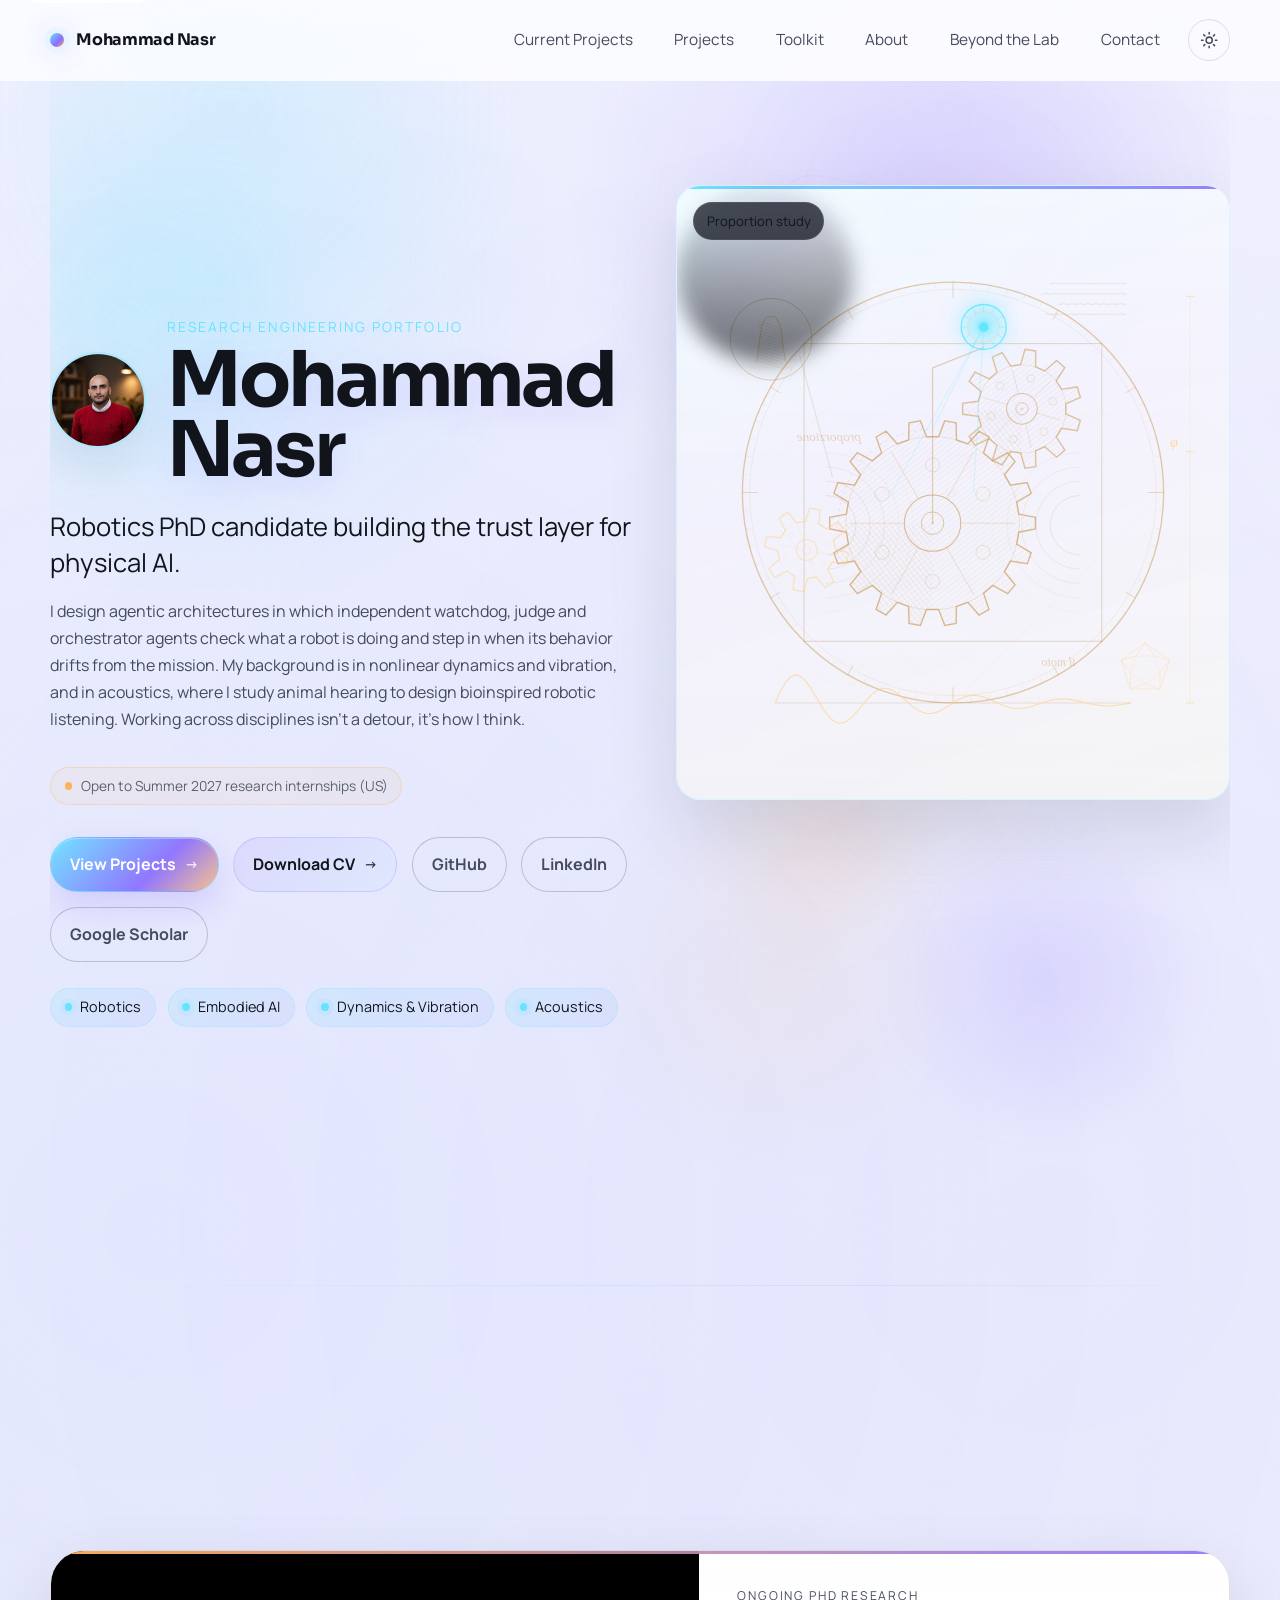
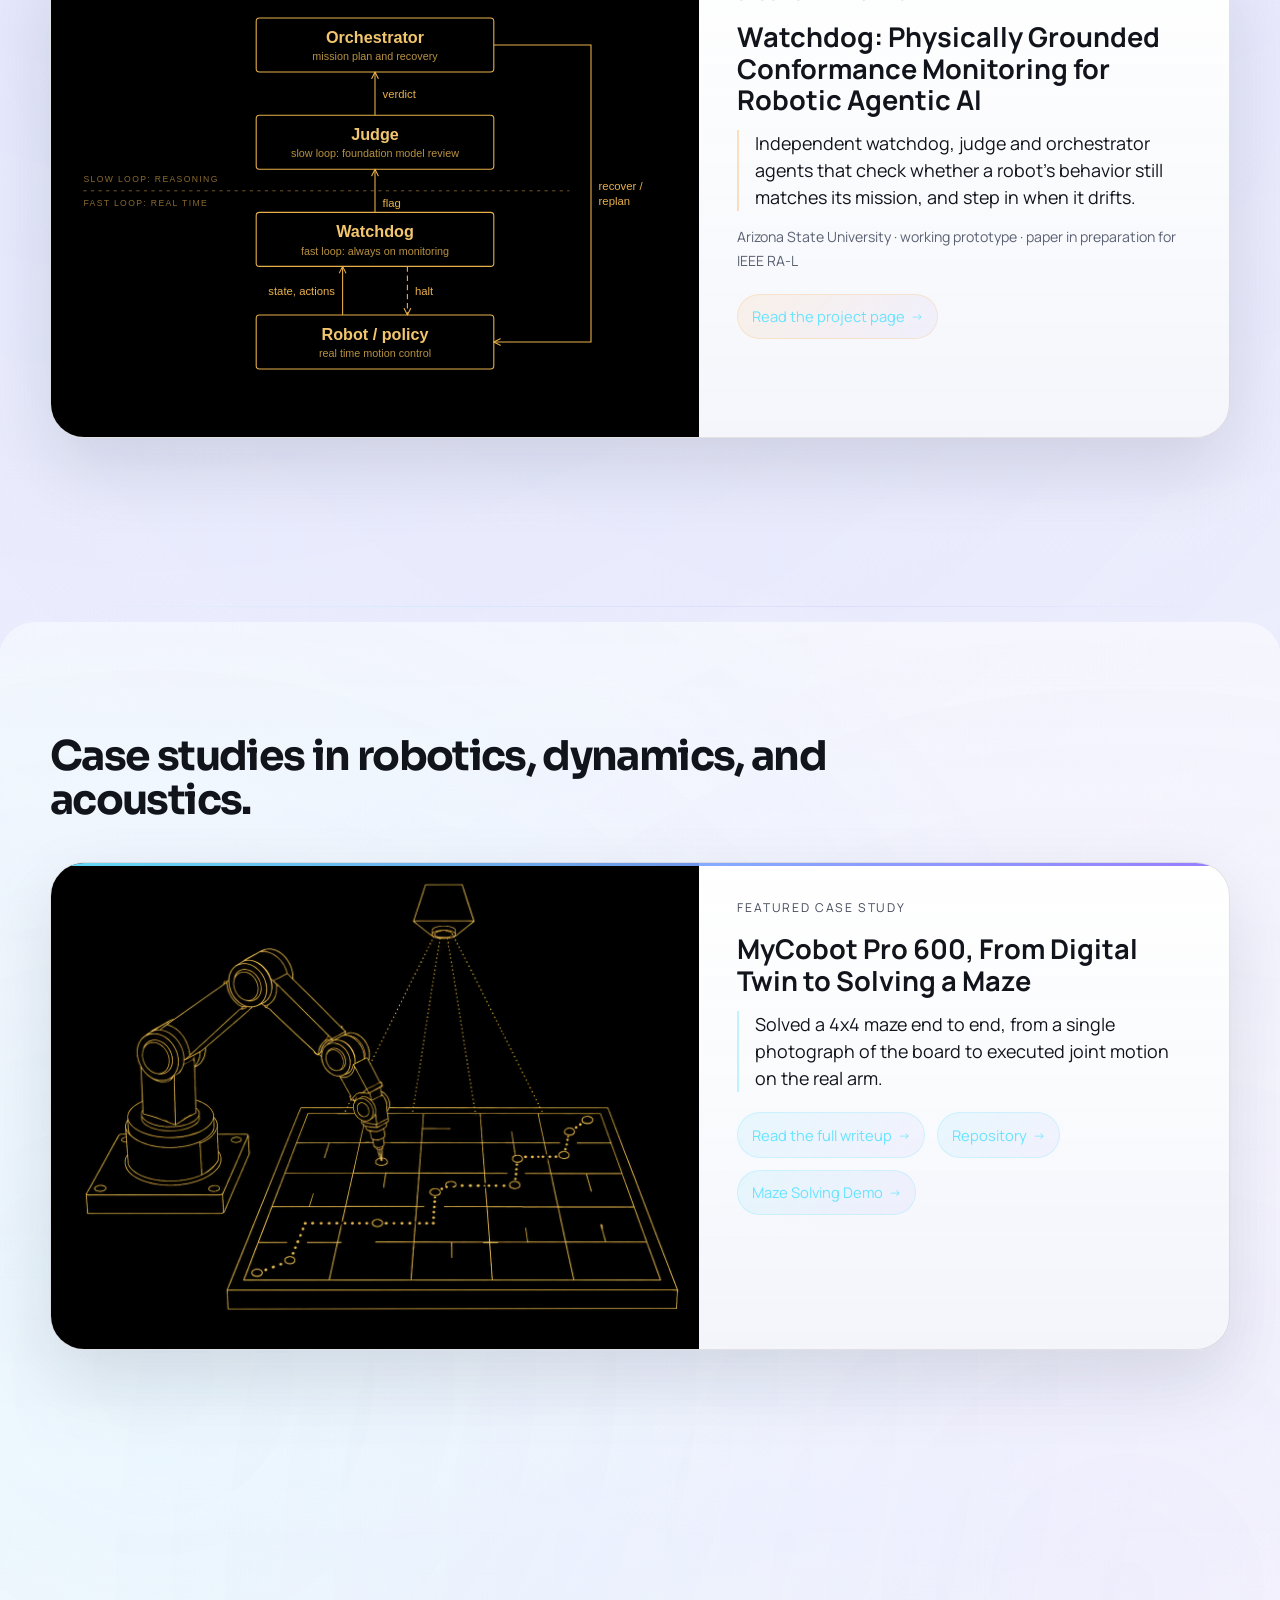
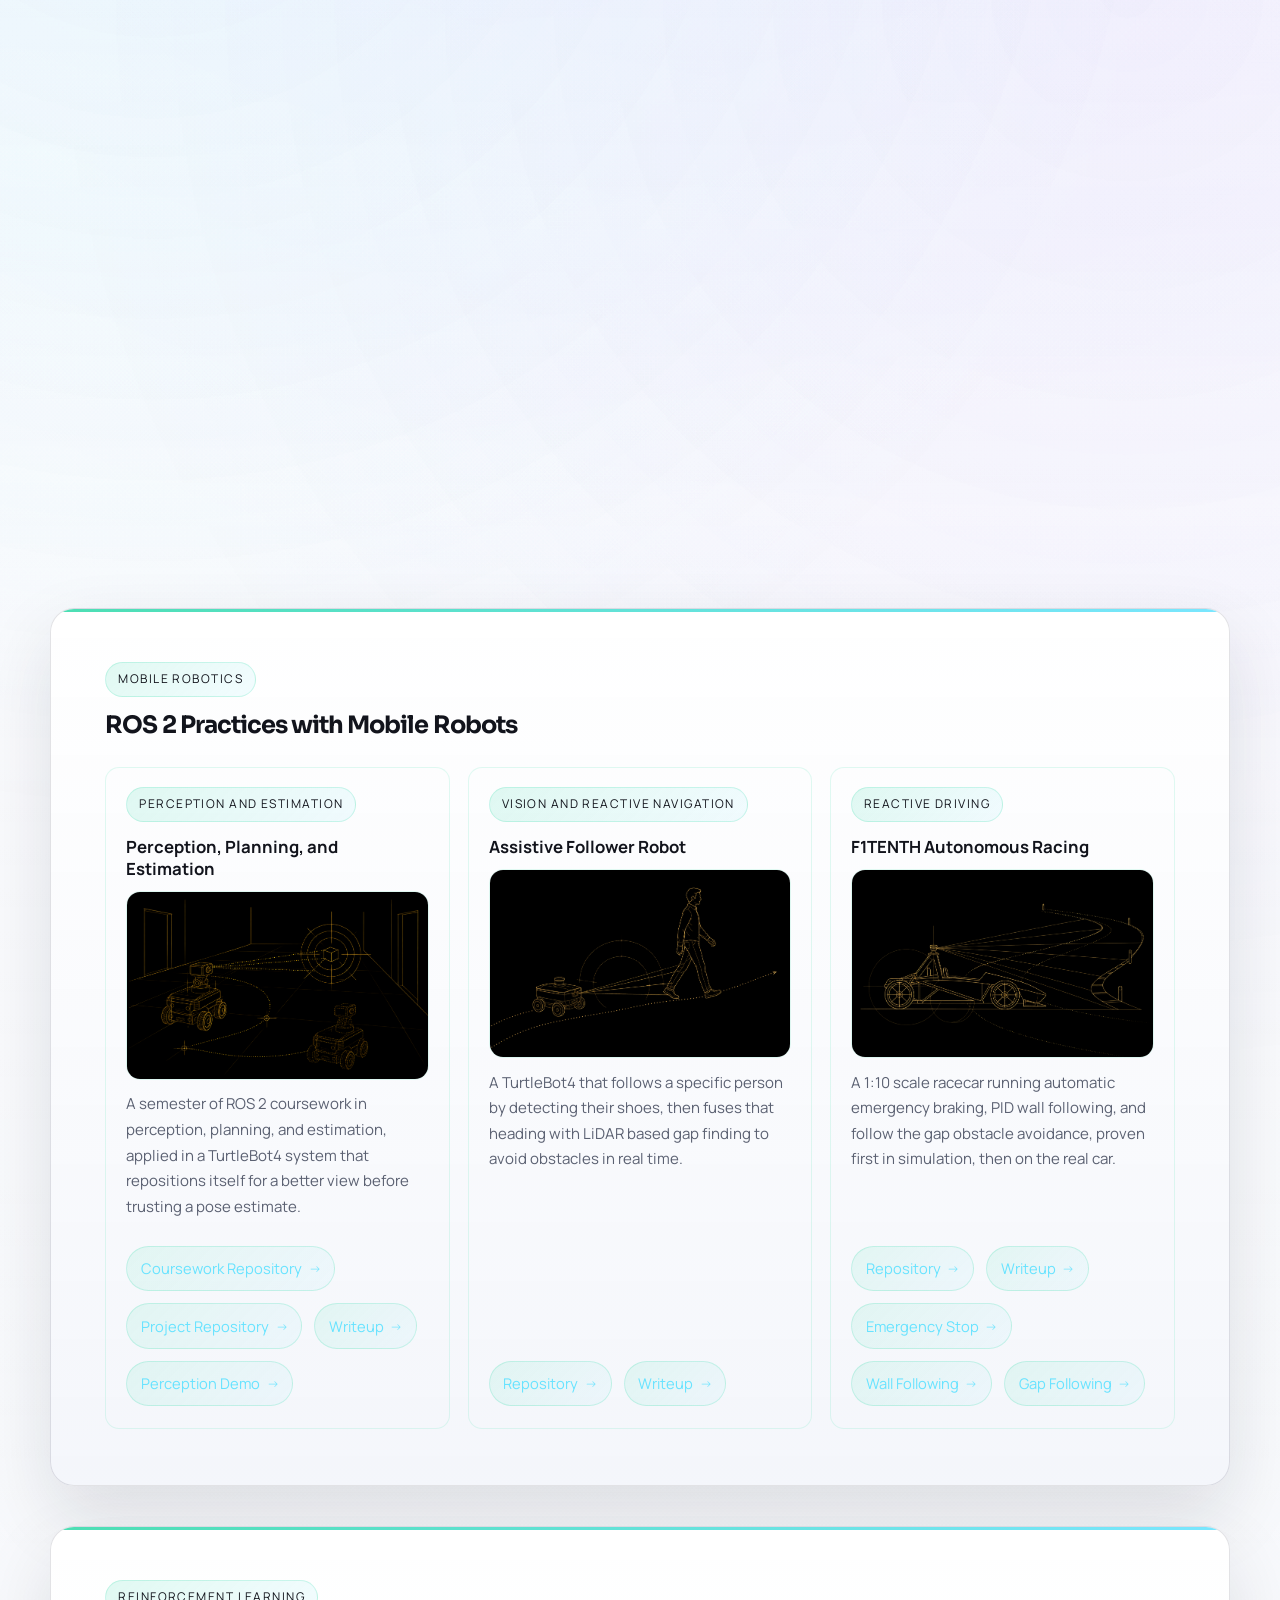
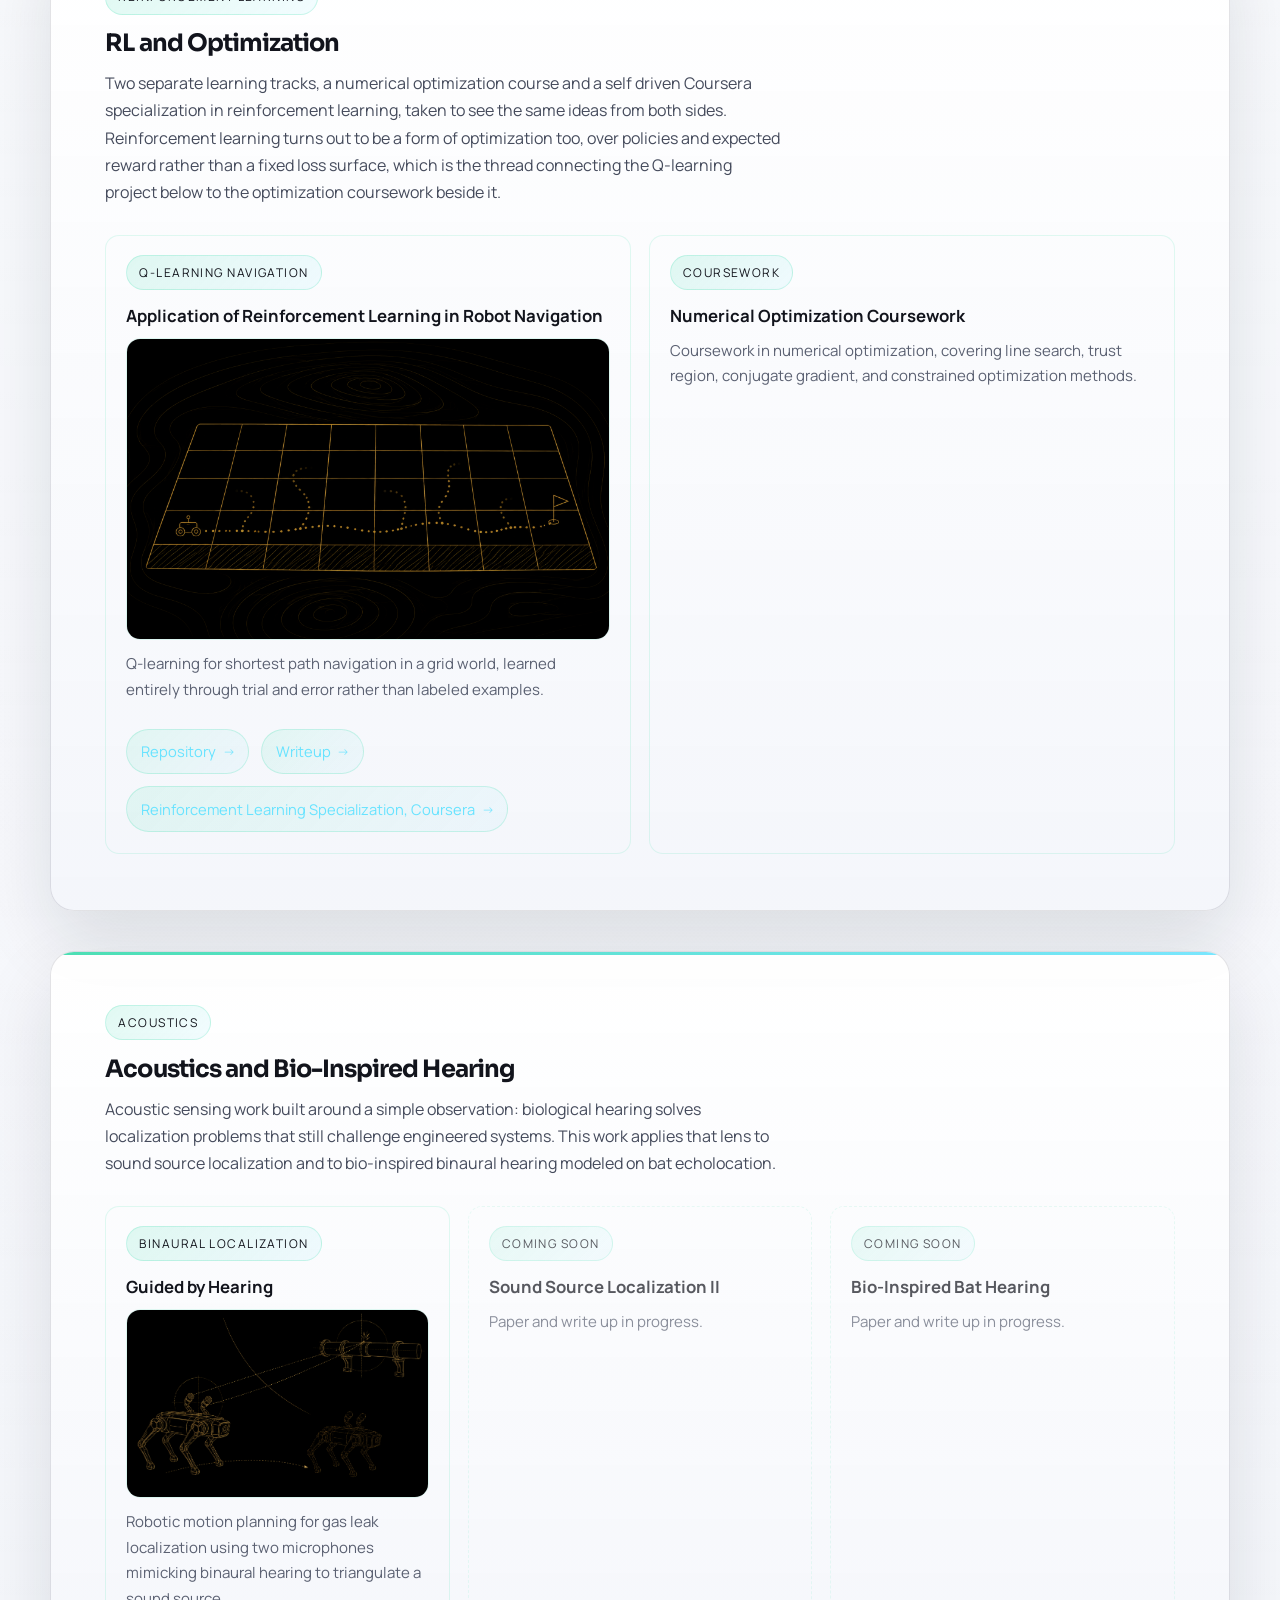
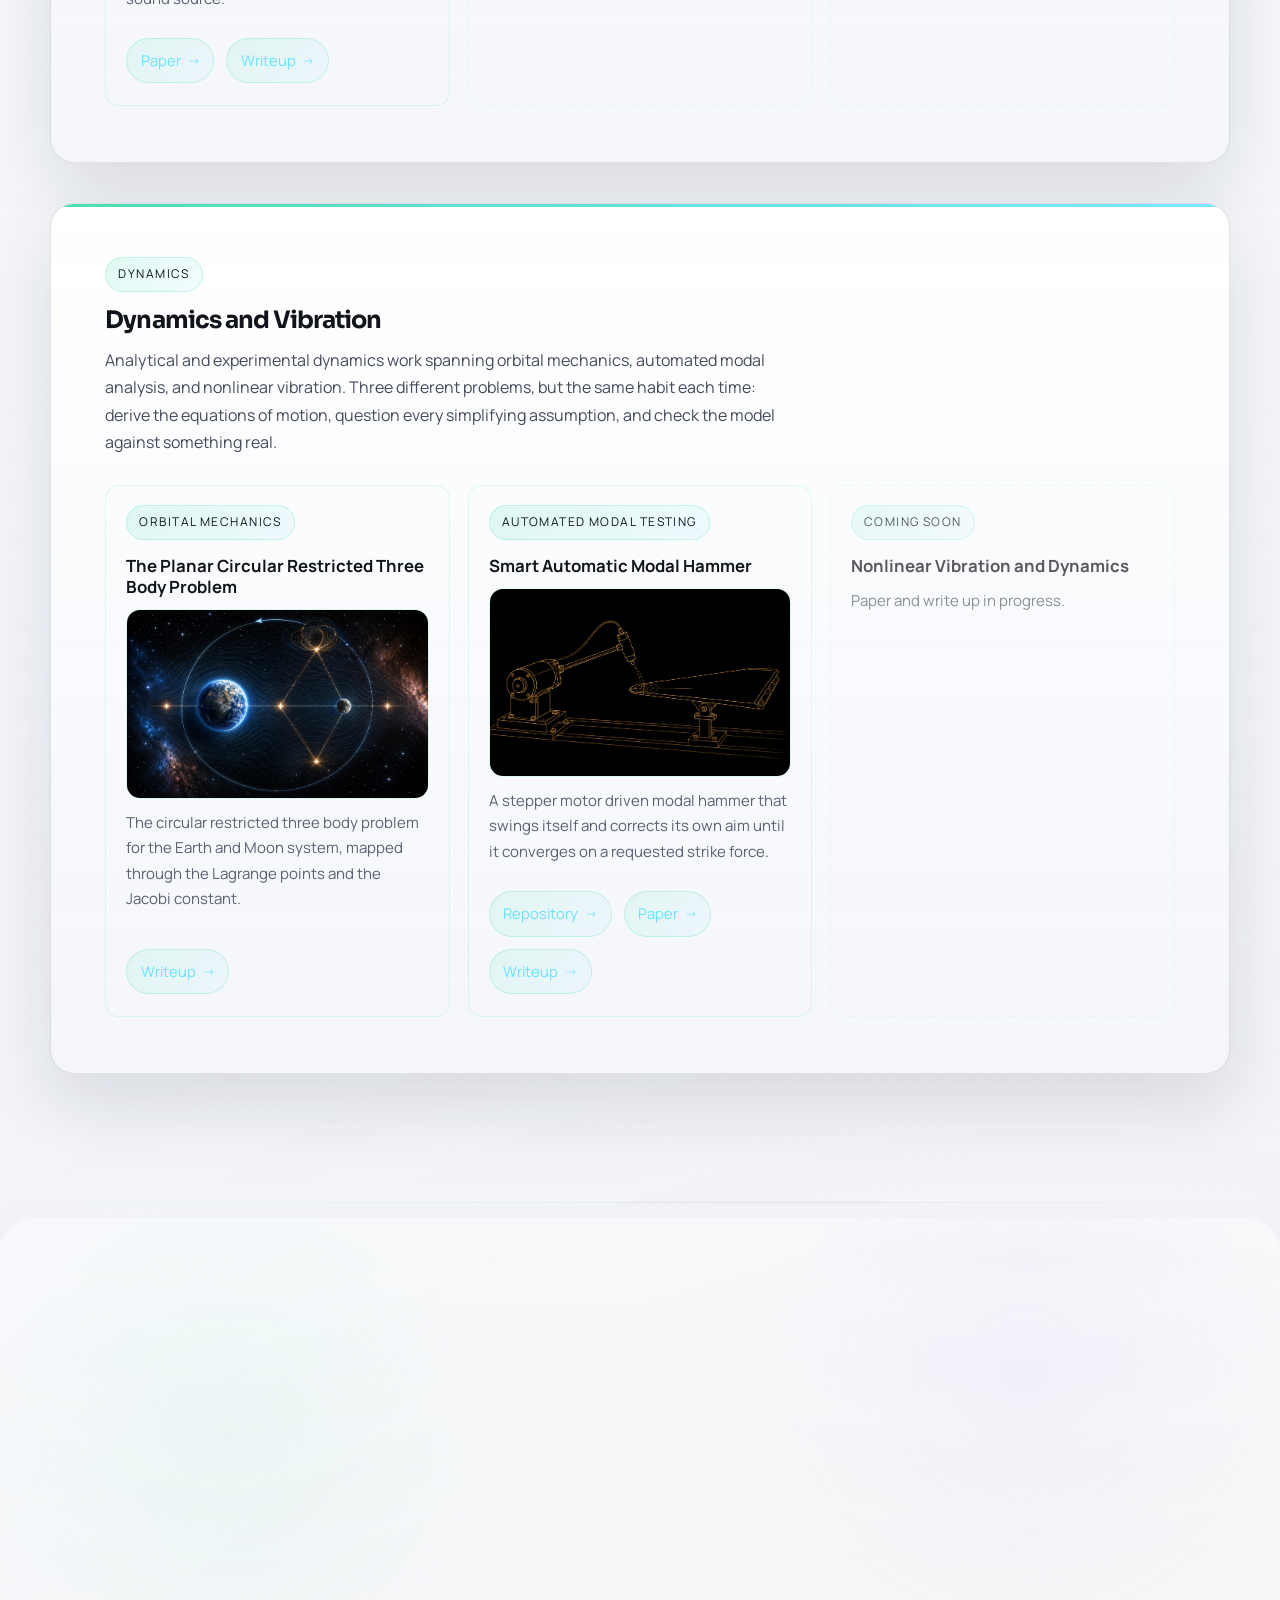
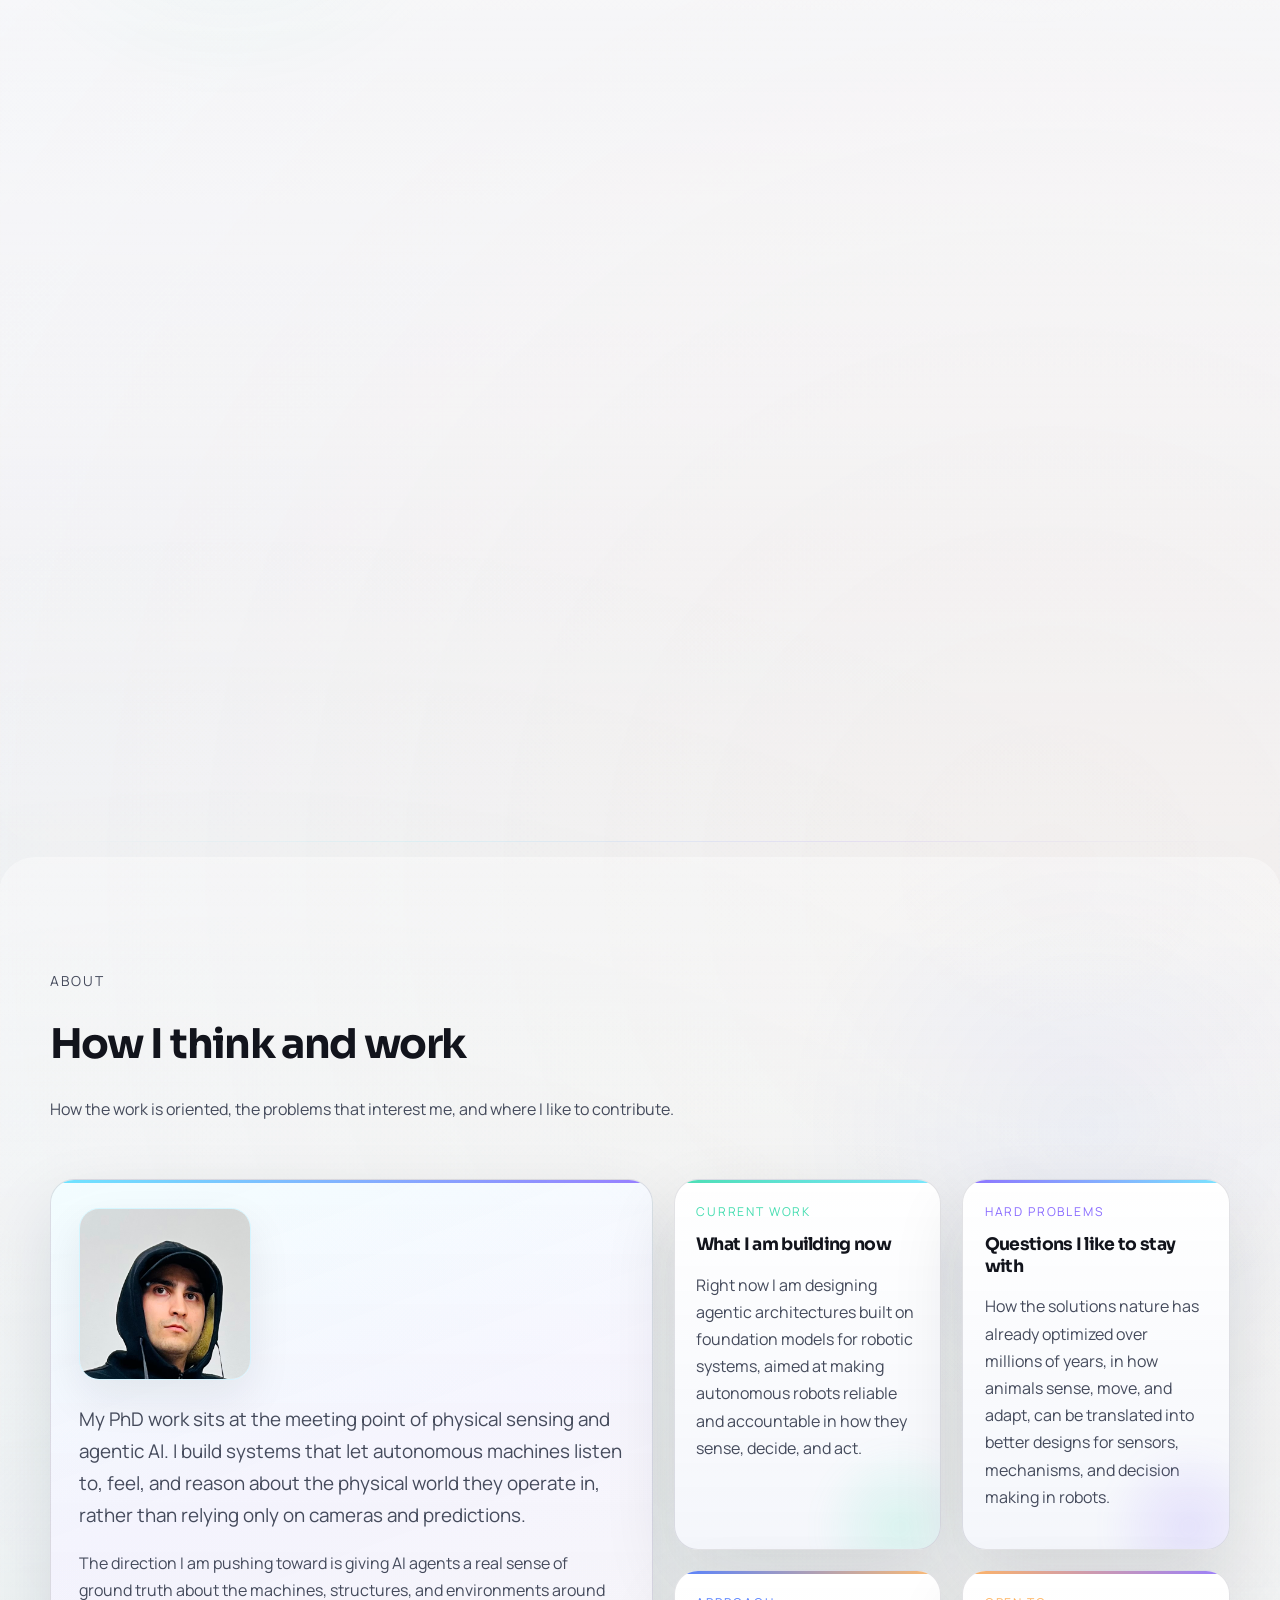
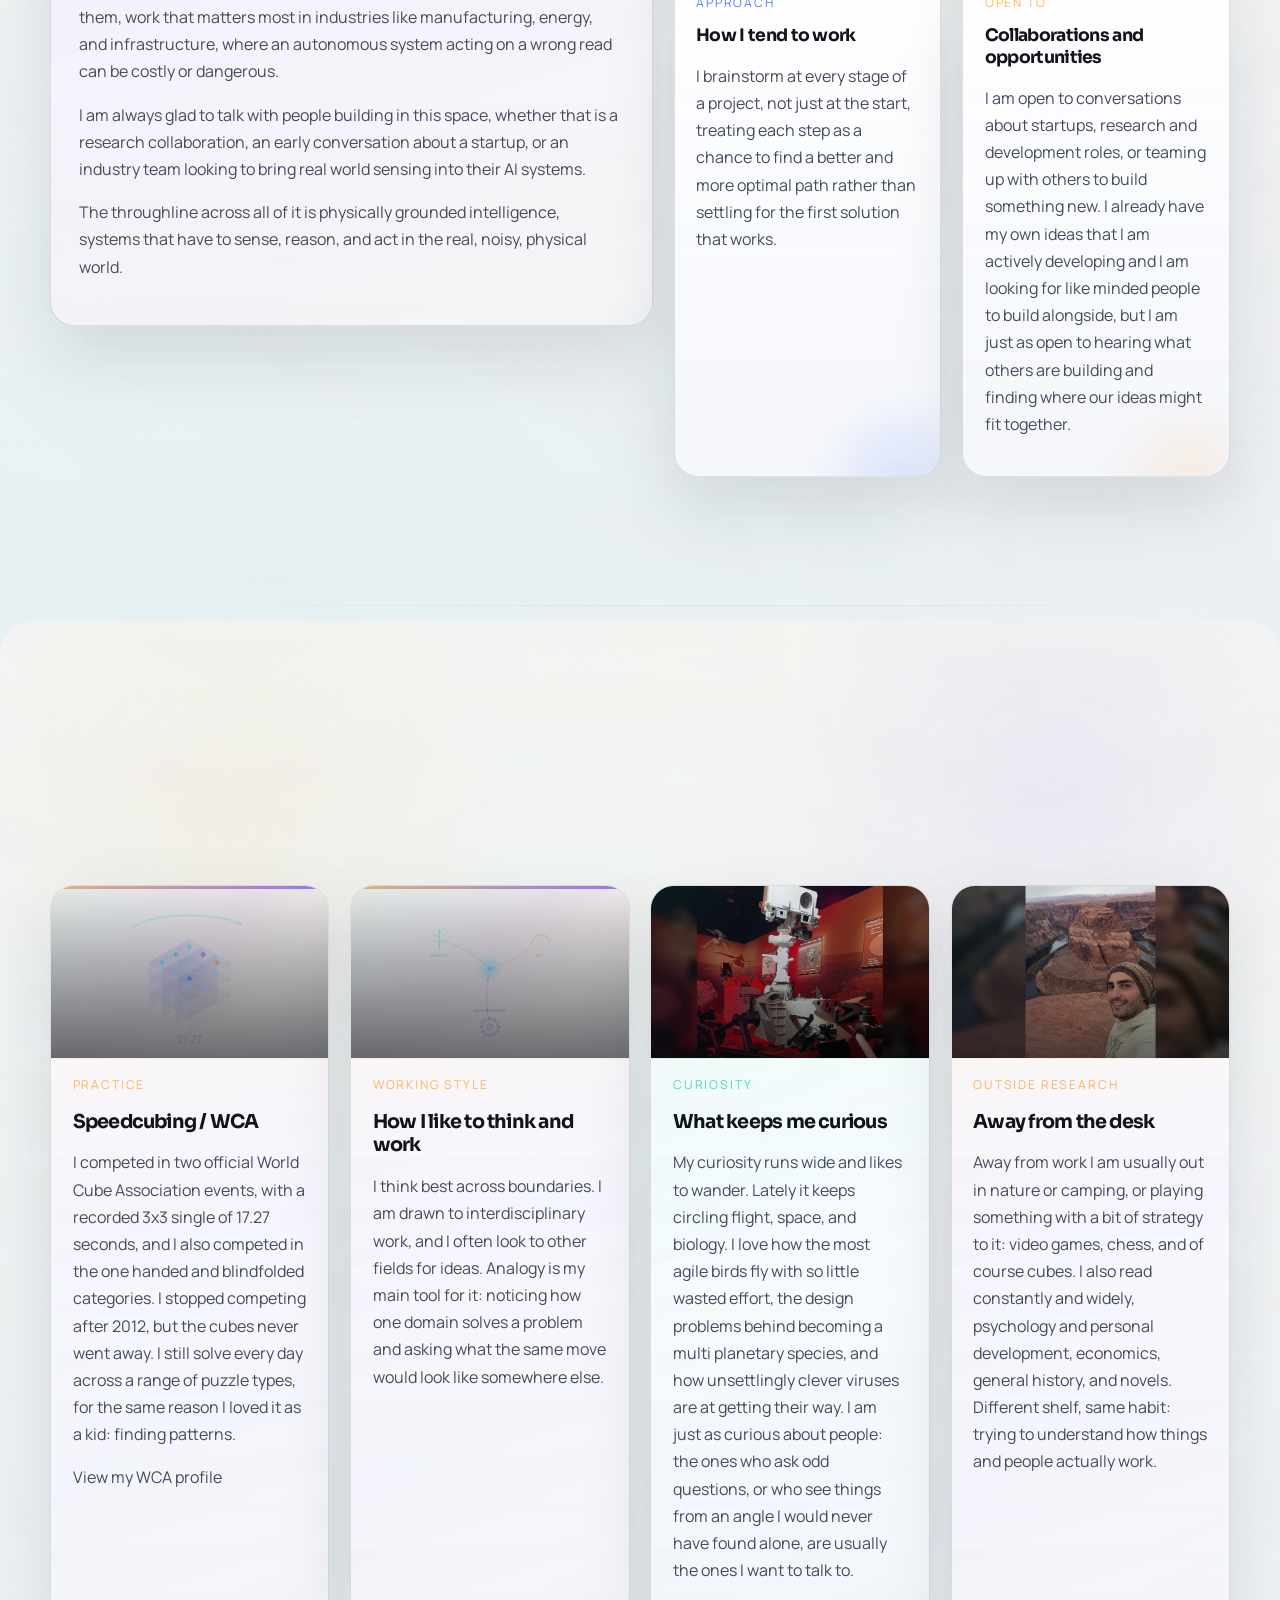
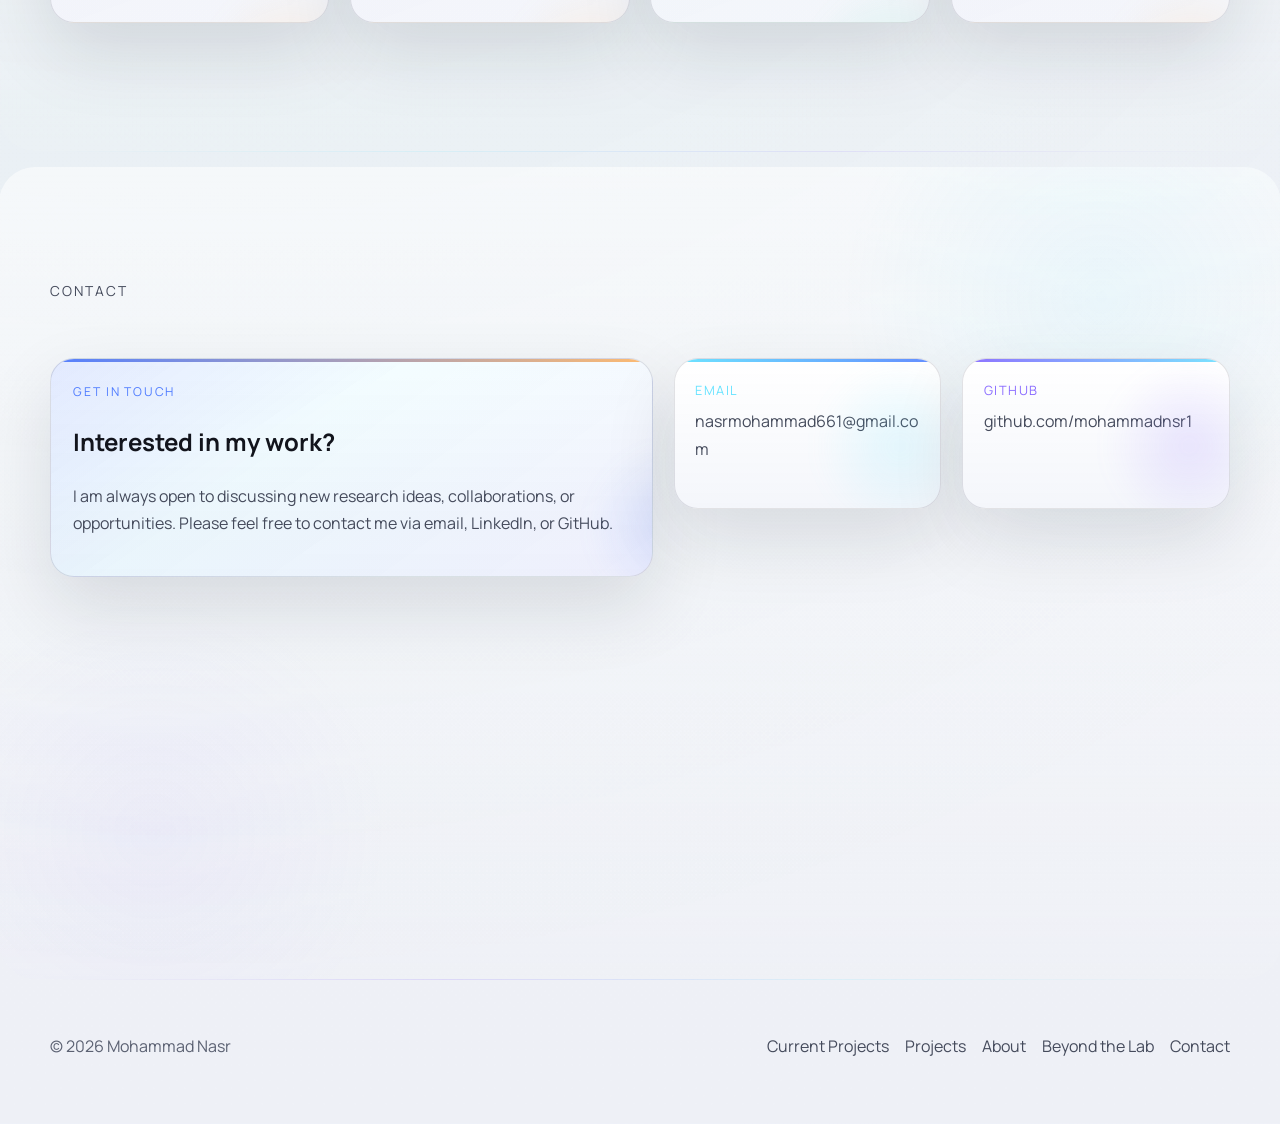
==== commit 020d516d: "Add current projects section and update navigation links across multiple pages" ====
--- a/index.html
+++ b/index.html
@@ -12,453 +12,655 @@
     <meta name="viewport" content="width=device-width, initial-scale=1.0" />
     <meta
       name="description"
-      content="Mohammad Nasr, Robotics PhD student at Arizona State University working on embodied and agentic AI."
+      content="Professional portfolio for a PhD researcher working across robotics, embodied AI, control, dynamics, and experimental sensing."
     />
-    <title>Mohammad Nasr | Robotics PhD Student</title>
+    <title>Mohammad Nasr | Robotics &amp; Embodied AI Portfolio</title>
     <link rel="preconnect" href="https://fonts.googleapis.com" />
     <link rel="preconnect" href="https://fonts.gstatic.com" crossorigin />
     <link
       href="https://fonts.googleapis.com/css2?family=Manrope:wght@400;500;600;700;800&family=Sora:wght@500;600;700;800&display=swap"
       rel="stylesheet"
     />
-    <link rel="stylesheet" href="assets/css/home.css" />
+    <link rel="stylesheet" href="assets/css/main.css" />
+    <link rel="stylesheet" href="assets/css/refined.css" />
   </head>
   <body>
     <a class="skip-link" href="#main-content">Skip to content</a>
 
-    <!-- Icon sprite: every icon uses currentColor so it recolors with the theme. -->
-    <svg class="icon-sprite" xmlns="http://www.w3.org/2000/svg" aria-hidden="true">
-      <symbol id="i-mail" viewBox="0 0 24 24" fill="none" stroke="currentColor" stroke-width="1.8" stroke-linecap="round" stroke-linejoin="round">
-        <rect x="3" y="5" width="18" height="14" rx="2" />
-        <path d="m3.5 6.5 8.5 6.5 8.5-6.5" />
-      </symbol>
-      <symbol id="i-github" viewBox="0 0 24 24" fill="currentColor">
-        <path d="M12 .3a12 12 0 0 0-3.8 23.4c.6.1.8-.3.8-.6v-2c-3.3.7-4-1.6-4-1.6-.6-1.4-1.4-1.8-1.4-1.8-1-.7.1-.7.1-.7 1.2.1 1.8 1.2 1.8 1.2 1 1.8 2.8 1.3 3.5 1 0-.8.4-1.3.7-1.6-2.7-.3-5.5-1.3-5.5-5.9 0-1.3.5-2.4 1.2-3.2 0-.3-.5-1.5.2-3.2 0 0 1-.3 3.3 1.2a11.5 11.5 0 0 1 6 0C17.3 4.6 18.3 5 18.3 5c.7 1.7.2 2.9.1 3.2.8.8 1.2 1.9 1.2 3.2 0 4.6-2.8 5.6-5.5 5.9.4.4.8 1.1.8 2.2v3.3c0 .3.2.7.8.6A12 12 0 0 0 12 .3" />
-      </symbol>
-      <symbol id="i-linkedin" viewBox="0 0 24 24" fill="currentColor">
-        <path d="M20.45 20.45h-3.55v-5.57c0-1.33-.03-3.04-1.85-3.04-1.85 0-2.14 1.45-2.14 2.94v5.67H9.35V9h3.41v1.56h.05c.48-.9 1.64-1.85 3.37-1.85 3.6 0 4.27 2.37 4.27 5.46v6.28ZM5.34 7.43a2.06 2.06 0 1 1 0-4.13 2.06 2.06 0 0 1 0 4.13ZM7.12 20.45H3.56V9h3.56v11.45ZM22.23 0H1.77C.79 0 0 .77 0 1.73v20.54C0 23.23.79 24 1.77 24h20.45c.98 0 1.78-.77 1.78-1.73V1.73C24 .77 23.2 0 22.22 0h.01Z" />
-      </symbol>
-      <symbol id="i-scholar" viewBox="0 0 24 24" fill="currentColor">
-        <path d="M5.24 13.77 0 9.5 12 0l12 9.5-5.24 4.27A7.5 7.5 0 0 0 12 9.5a7.5 7.5 0 0 0-6.76 4.27ZM12 10a7 7 0 1 0 0 14 7 7 0 0 0 0-14Z" />
-      </symbol>
-      <symbol id="i-cv" viewBox="0 0 24 24" fill="none" stroke="currentColor" stroke-width="1.8" stroke-linecap="round" stroke-linejoin="round">
-        <path d="M14 3H7a2 2 0 0 0-2 2v14a2 2 0 0 0 2 2h10a2 2 0 0 0 2-2V8Z" />
-        <path d="M14 3v5h5M9 13h6M9 17h6M9 9h2" />
-      </symbol>
-    </svg>
-
-    <header class="site-header">
+    <header class="site-header" id="top">
       <nav class="site-nav" aria-label="Primary navigation">
-        <a class="brand" href="#home">Mohammad Nasr</a>
-
-        <div class="nav-links" id="nav-links">
-          <a href="#home">Home</a>
-          <a href="#about">About</a>
-          <a href="#education">Education</a>
-          <a href="#projects">Projects</a>
-          <a href="#publications">Publications</a>
-          <a href="#beyond">Beyond the Lab</a>
-          <a href="docs/mohammad-nasr-cv.pdf" target="_blank" rel="noopener">Resume</a>
-          <a href="#contact">Contact</a>
-        </div>
-
-        <button class="icon-button theme-toggle" type="button" data-theme-toggle aria-label="Switch to light theme" aria-pressed="false">
-          <svg class="icon-moon" viewBox="0 0 24 24" fill="none" stroke="currentColor" stroke-width="1.8" stroke-linecap="round" stroke-linejoin="round" aria-hidden="true">
-            <path d="M20 14.5A8 8 0 0 1 9.5 4a8 8 0 1 0 10.5 10.5Z" />
-          </svg>
-          <svg class="icon-sun" viewBox="0 0 24 24" fill="none" stroke="currentColor" stroke-width="1.8" stroke-linecap="round" aria-hidden="true">
-            <circle cx="12" cy="12" r="4" />
-            <path d="M12 2v2M12 20v2M4.9 4.9l1.4 1.4M17.7 17.7l1.4 1.4M2 12h2M20 12h2M4.9 19.1l1.4-1.4M17.7 6.3l1.4-1.4" />
-          </svg>
-        </button>
-
-        <button class="icon-button nav-toggle" type="button" aria-expanded="false" aria-controls="nav-links" aria-label="Open navigation menu">
-          <svg viewBox="0 0 24 24" fill="none" stroke="currentColor" stroke-width="1.8" stroke-linecap="round" aria-hidden="true">
-            <path d="M4 7h16M4 12h16M4 17h16" />
-          </svg>
-        </button>
+        <a class="brand-mark" href="#top" aria-label="Homepage">
+          <span class="brand-dot" aria-hidden="true"></span>
+          <span class="brand-text">Mohammad Nasr</span>
+        </a>
+
+        <div class="nav-actions">
+          <button
+            class="nav-toggle"
+            type="button"
+            aria-expanded="false"
+            aria-controls="nav-links"
+            aria-label="Open navigation menu"
+          >
+            <span></span>
+            <span></span>
+            <span></span>
+          </button>
+
+          <div class="nav-links" id="nav-links">
+            <a href="#current">Current Projects</a>
+            <a href="#projects">Projects</a>
+            <a href="#toolkit">Toolkit</a>
+            <a href="#about">About</a>
+            <a href="#beyond">Beyond the Lab</a>
+            <a href="#contact">Contact</a>
+          </div>
+
+          <button type="button" class="theme-toggle" data-theme-toggle aria-label="Switch to light theme" aria-pressed="false">
+            <svg class="theme-toggle-icon theme-toggle-icon-sun" viewBox="0 0 24 24" fill="none" stroke="currentColor" stroke-width="2" stroke-linecap="round" stroke-linejoin="round" aria-hidden="true">
+              <circle cx="12" cy="12" r="4"></circle>
+              <path d="M12 2v2M12 20v2M4.93 4.93l1.41 1.41M17.66 17.66l1.41 1.41M2 12h2M20 12h2M4.93 19.07l1.41-1.41M17.66 6.34l1.41-1.41"></path>
+            </svg>
+            <svg class="theme-toggle-icon theme-toggle-icon-moon" viewBox="0 0 24 24" fill="none" stroke="currentColor" stroke-width="2" stroke-linecap="round" stroke-linejoin="round" aria-hidden="true">
+              <path d="M21 12.79A9 9 0 1 1 11.21 3 7 7 0 0 0 21 12.79Z"></path>
+            </svg>
+          </button>
+        </div>
       </nav>
     </header>
 
     <main id="main-content">
-      <!-- 1. Home -->
-      <section class="section home" id="home">
-        <img class="home-photo" src="images/portfolio_portrait_option_3.png" alt="Portrait of Mohammad Nasr" width="184" height="184" />
-        <h1>Mohammad Nasr</h1>
-        <p class="home-role">Robotics PhD Student, Arizona State University</p>
-        <ul class="icon-row" aria-label="Links">
-          <li><a href="mailto:nasrmohammad661@gmail.com" aria-label="Email" title="Email"><svg aria-hidden="true"><use href="#i-mail" /></svg></a></li>
-          <li><a href="https://github.com/mohammadnsr1" target="_blank" rel="noopener" aria-label="GitHub" title="GitHub"><svg aria-hidden="true"><use href="#i-github" /></svg></a></li>
-          <li><a href="https://www.linkedin.com/in/mohammad-nasr-359a68147/" target="_blank" rel="noopener" aria-label="LinkedIn" title="LinkedIn"><svg aria-hidden="true"><use href="#i-linkedin" /></svg></a></li>
-          <li><a href="https://scholar.google.com/citations?user=4rzGs6wAAAAJ" target="_blank" rel="noopener" aria-label="Google Scholar" title="Google Scholar"><svg aria-hidden="true"><use href="#i-scholar" /></svg></a></li>
-          <li><a href="docs/mohammad-nasr-cv.pdf" target="_blank" rel="noopener" aria-label="Resume (PDF)" title="Resume (PDF)"><svg aria-hidden="true"><use href="#i-cv" /></svg></a></li>
-        </ul>
+      <!-- Replace the hero copy first. It sets the voice of the whole site. -->
+      <section class="hero section" id="hero">
+        <div class="hero-grid">
+          <div class="hero-copy reveal">
+            <div class="hero-name-row">
+              <figure class="hero-portrait">
+                <img src="images/portfolio_portrait_option_3.png" alt="Portrait of Mohammad Nasr" loading="eager" />
+              </figure>
+              <div class="hero-name-block">
+                <p class="eyebrow">Research Engineering Portfolio</p>
+                <h1>Mohammad Nasr</h1>
+              </div>
+            </div>
+            <p class="hero-identity">
+              Robotics PhD candidate building the trust layer for physical AI.
+            </p>
+            <p class="hero-summary">
+              I design agentic architectures in which independent watchdog, judge and orchestrator agents check what a robot is doing and step in when its behavior drifts from the mission. My background is in nonlinear dynamics and vibration, and in acoustics, where I study animal hearing to design bioinspired robotic listening. Working across disciplines isn't a detour, it's how I think.
+            </p>
+            <p class="hero-availability">Open to Summer 2027 research internships (US)</p>
+            <div class="hero-actions">
+              <a class="button button-primary button-arrow" href="#projects">View Projects</a>
+              <a class="button button-secondary button-arrow" href="docs/mohammad-nasr-cv.pdf">Download CV</a>
+              <a class="button button-ghost" href="https://github.com/mohammadnsr1" target="_blank" rel="noreferrer">GitHub</a>
+              <a class="button button-ghost" href="https://www.linkedin.com/in/mohammad-nasr-359a68147/" target="_blank" rel="noreferrer">LinkedIn</a>
+              <a class="button button-ghost" href="https://scholar.google.com/citations?user=4rzGs6wAAAAJ&hl=en" target="_blank" rel="noreferrer">Google Scholar</a>
+            </div>
+            <ul class="identity-strip" aria-label="Core identity tags">
+              <li class="chip-tone-cyan"><span class="chip-dot" aria-hidden="true"></span>Robotics</li>
+              <li class="chip-tone-violet"><span class="chip-dot" aria-hidden="true"></span>Embodied AI</li>
+              <li class="chip-tone-teal"><span class="chip-dot" aria-hidden="true"></span>Dynamics &amp; Vibration</li>
+              <li class="chip-tone-amber"><span class="chip-dot" aria-hidden="true"></span>Acoustics</li>
+            </ul>
+          </div>
+
+          <div class="hero-visual">
+            <!-- Replace this image with a portrait, lab scene, robot platform, or simulation frame. -->
+            <figure class="hero-figure reveal" style="--reveal-delay: 100ms">
+              <img
+                src="images/hero-davinci.svg"
+                alt="Codex-style proportion study of a sensing machine"
+                loading="eager"
+              />
+              <div class="hero-figure-badge">Proportion study</div>
+            </figure>
+
+            <div class="hero-note-grid">
+              <article class="hero-note hero-note-cyan reveal" style="--reveal-delay: 180ms">
+                <p class="micro-label">Working Range</p>
+                <h2>From models to deployed systems</h2>
+                <p>
+                  My work runs the full span: deriving the models and control, building the perception and learning on top, and validating all of it on real systems, where noise and hard constraints actually bite.
+                </p>
+              </article>
+
+              <article class="hero-note hero-note-violet reveal" style="--reveal-delay: 240ms">
+                <p class="micro-label">What This Site Shows</p>
+                <h2>Build, test, interpret, refine</h2>
+                <p>
+                  Every project here is an engineering case study: the design choices, the tradeoffs, and what the evidence actually showed.
+                </p>
+              </article>
+            </div>
+          </div>
+        </div>
+        <div class="hero-backdrop" aria-hidden="true">
+          <div class="gradient-orb orb-a"></div>
+          <div class="gradient-orb orb-b"></div>
+          <div class="gradient-orb orb-c"></div>
+          <div class="grid-haze"></div>
+          <div class="technical-lines"></div>
+        </div>
       </section>
 
-      <!-- 2. About -->
+      <section class="section" id="current">
+        <div class="section-heading reveal">
+          <p class="eyebrow">Current Projects</p>
+          <h2>What I am building now.</h2>
+        </div>
+
+        <article class="featured-case project-current reveal">
+          <figure class="featured-case-media featured-case-media--diagram">
+            <img src="images/writeups/watchdog/architecture.svg" alt="Agent hierarchy: the robot streams state to a fast Watchdog that can halt it, the Watchdog flags events to a slower Judge, and the Judge's verdict goes to an Orchestrator that recovers or replans" loading="lazy" />
+          </figure>
+          <div class="featured-case-content">
+            <span class="micro-label">Ongoing PhD Research</span>
+            <h3>Watchdog: Physically Grounded Conformance Monitoring for Robotic Agentic AI</h3>
+            <p class="featured-case-quote">
+              Independent watchdog, judge and orchestrator agents that check whether a robot's behavior still matches its mission, and step in when it drifts.
+            </p>
+            <p class="featured-case-status">
+              Arizona State University &middot; working prototype &middot; paper in preparation for IEEE RA&#8209;L
+            </p>
+            <div class="project-links">
+              <a class="project-link" href="writeups/watchdog.html">Read the project page</a>
+            </div>
+          </div>
+        </article>
+      </section>
+
+      <!-- Replace the project images with real snapshots whenever you have them. -->
+      <section class="section" id="projects">
+        <div class="section-heading reveal">
+          <h2>Case studies in robotics, dynamics, and acoustics.</h2>
+        </div>
+
+        <article class="featured-case reveal">
+          <figure class="featured-case-media">
+            <img src="images/MyCobot_foreground.png" alt="The MyCobot Pro 600 arm solving a physical maze board" loading="lazy" />
+          </figure>
+          <div class="featured-case-content">
+            <span class="micro-label">Featured Case Study</span>
+            <h3>MyCobot Pro 600, From Digital Twin to Solving a Maze</h3>
+            <p class="featured-case-quote">
+              Solved a 4x4 maze end to end, from a single photograph of the board to executed joint motion on the real arm.
+            </p>
+            <div class="project-links">
+              <a class="project-link" href="writeups/mycobot-pro-600.html">Read the full writeup</a>
+              <a class="project-link" href="https://github.com/mohammadnsr1/Robotic-Systems-1" target="_blank" rel="noopener">Repository</a>
+              <a class="project-link" href="https://www.youtube.com/shorts/yxIhqgxqiWA" target="_blank" rel="noopener">Maze Solving Demo</a>
+            </div>
+          </div>
+        </article>
+
+        <div class="project-grid">
+          <article class="project-card project-feature project-arms reveal" style="--reveal-delay: 40ms">
+            <div class="project-content">
+              <div class="project-feature-header">
+                <span class="project-tag">Manipulation</span>
+                <h3>Robotic Manipulation</h3>
+              </div>
+
+              <div class="mobile-subgrid mobile-subgrid--one">
+                <article class="mobile-subcard">
+                  <span class="project-tag">Vision and Kinematics</span>
+                  <h4>Ball Shooting Manipulator</h4>
+                  <figure class="mobile-subcard-media">
+                    <img src="images/Ball_shoot_foreground.png" alt="The robotic arm positioned behind the ball, aiming toward the goal, from the Ball Shooting Manipulator project" loading="lazy" />
+                  </figure>
+                  <p>
+                    A camera guided robotic arm that finds a ball and a goal, then kicks the ball in using inverse kinematics and a timed servo sequence.
+                  </p>
+                  <div class="project-links">
+                    <a class="project-link" href="https://github.com/mohammadnsr1/Robotic_Manipulation_UNL" target="_blank" rel="noopener">Repository</a>
+                    <a class="project-link" href="writeups/ball-shooting-manipulator.html">Writeup</a>
+                  </div>
+                </article>
+              </div>
+            </div>
+          </article>
+
+          <article class="project-card project-feature project-mobile reveal" style="--reveal-delay: 80ms">
+            <div class="project-content">
+              <div class="project-feature-header">
+                <span class="project-tag">Mobile Robotics</span>
+                <h3>ROS 2 Practices with Mobile Robots</h3>
+              </div>
+
+              <div class="mobile-subgrid">
+                <article class="mobile-subcard">
+                  <span class="project-tag">Perception and Estimation</span>
+                  <h4>Perception, Planning, and Estimation</h4>
+                  <figure class="mobile-subcard-media">
+                    <img src="images/Active_perception_foreground.png" alt="The TurtleBot4 active perception system repositioning itself for a better view before trusting a pose estimate" loading="lazy" />
+                  </figure>
+                  <p>
+                    A semester of ROS 2 coursework in perception, planning, and estimation, applied in a TurtleBot4 system that repositions itself for a better view before trusting a pose estimate.
+                  </p>
+                  <div class="project-links">
+                    <a class="project-link" href="https://github.com/mohammadnsr1/MobileRobots" target="_blank" rel="noopener">Coursework Repository</a>
+                    <a class="project-link" href="https://github.com/mohammadnsr1/MobileRobots_Active_Perception/" target="_blank" rel="noopener">Project Repository</a>
+                    <a class="project-link" href="writeups/active-perception.html">Writeup</a>
+                    <a class="project-link" href="https://youtu.be/uHptjgO3Q7Y" target="_blank" rel="noopener">Perception Demo</a>
+                  </div>
+                </article>
+
+                <article class="mobile-subcard">
+                  <span class="project-tag">Vision and Reactive Navigation</span>
+                  <h4>Assistive Follower Robot</h4>
+                  <figure class="mobile-subcard-media">
+                    <img src="images/Assistive_foreground.png" alt="The TurtleBot4 assistive follower robot tracking and following a specific person" loading="lazy" />
+                  </figure>
+                  <p>
+                    A TurtleBot4 that follows a specific person by detecting their shoes, then fuses that heading with LiDAR based gap finding to avoid obstacles in real time.
+                  </p>
+                  <div class="project-links">
+                    <a class="project-link" href="https://github.com/RAS598-2025-S-Team07/Final_ROS2_Package" target="_blank" rel="noopener">Repository</a>
+                    <a class="project-link" href="writeups/assistive-follower.html">Writeup</a>
+                  </div>
+                </article>
+
+                <article class="mobile-subcard">
+                  <span class="project-tag">Reactive Driving</span>
+                  <h4>F1TENTH Autonomous Racing</h4>
+                  <figure class="mobile-subcard-media">
+                    <img src="images/F1_Tenth_foreground.png" alt="The F1TENTH autonomous racecar running on the physical track" loading="lazy" />
+                  </figure>
+                  <p>
+                    A 1:10 scale racecar running automatic emergency braking, PID wall following, and follow the gap obstacle avoidance, proven first in simulation, then on the real car.
+                  </p>
+                  <div class="project-links">
+                    <a class="project-link" href="https://github.com/mohammadnsr1/F1_Tenth_Race" target="_blank" rel="noopener">Repository</a>
+                    <a class="project-link" href="writeups/f1tenth.html">Writeup</a>
+                    <a class="project-link" href="https://youtu.be/KE6Gm_n-vx4" target="_blank" rel="noopener">Emergency Stop</a>
+                    <a class="project-link" href="https://youtu.be/sH-kk-u68Sw" target="_blank" rel="noopener">Wall Following</a>
+                    <a class="project-link" href="https://youtube.com/shorts/PTzITnJQ0x0?feature=share" target="_blank" rel="noopener">Gap Following</a>
+                  </div>
+                </article>
+              </div>
+            </div>
+          </article>
+
+          <article class="project-card project-feature project-rl reveal" style="--reveal-delay: 120ms">
+            <div class="project-content">
+              <div class="project-feature-header">
+                <span class="project-tag">Reinforcement Learning</span>
+                <h3>RL and Optimization</h3>
+                <p class="project-summary">
+                  Two separate learning tracks, a numerical optimization course and a self driven Coursera specialization in reinforcement learning, taken to see the same ideas from both sides. Reinforcement learning turns out to be a form of optimization too, over policies and expected reward rather than a fixed loss surface, which is the thread connecting the Q-learning project below to the optimization coursework beside it.
+                </p>
+              </div>
+
+              <div class="mobile-subgrid mobile-subgrid--two">
+                <article class="mobile-subcard">
+                  <span class="project-tag">Q-Learning Navigation</span>
+                  <h4>Application of Reinforcement Learning in Robot Navigation</h4>
+                  <figure class="mobile-subcard-media">
+                    <img src="images/RL_navigation_foreground.png" alt="A Q-learning agent navigating the Cliff Walking grid world toward its goal" loading="lazy" />
+                  </figure>
+                  <p>
+                    Q-learning for shortest path navigation in a grid world, learned entirely through trial and error rather than labeled examples.
+                  </p>
+                  <div class="project-links">
+                    <a class="project-link" href="https://github.com/mohammadnsr1/RL-and-Optimization" target="_blank" rel="noopener">Repository</a>
+                    <a class="project-link" href="writeups/rl-robot-navigation.html">Writeup</a>
+                    <a class="project-link" href="https://www.coursera.org/account/accomplishments/specialization/GT99WLRD7AQ9" target="_blank" rel="noopener">Reinforcement Learning Specialization, Coursera</a>
+                  </div>
+                </article>
+
+                <article class="mobile-subcard">
+                  <span class="project-tag">Coursework</span>
+                  <h4>Numerical Optimization Coursework</h4>
+                  <p>
+                    Coursework in numerical optimization, covering line search, trust region, conjugate gradient, and constrained optimization methods.
+                  </p>
+                </article>
+              </div>
+            </div>
+          </article>
+
+          <article class="project-card project-feature project-acoustics reveal" style="--reveal-delay: 200ms">
+            <div class="project-content">
+              <div class="project-feature-header">
+                <span class="project-tag">Acoustics</span>
+                <h3>Acoustics and Bio-Inspired Hearing</h3>
+                <p class="project-summary">
+                  Acoustic sensing work built around a simple observation: biological hearing solves localization problems that still challenge engineered systems. This work applies that lens to sound source localization and to bio-inspired binaural hearing modeled on bat echolocation.
+                </p>
+              </div>
+
+              <div class="mobile-subgrid">
+                <article class="mobile-subcard">
+                  <span class="project-tag">Binaural Localization</span>
+                  <h4>Guided by Hearing</h4>
+                  <figure class="mobile-subcard-media">
+                    <img src="images/Guided_by_hearing_foreground.png" alt="A robot using two microphone binaural hearing to localize a gas leak" loading="lazy" />
+                  </figure>
+                  <p>
+                    Robotic motion planning for gas leak localization using two microphones mimicking binaural hearing to triangulate a sound source.
+                  </p>
+                  <div class="project-links">
+                    <a class="project-link" href="https://doi.org/10.32548/2025.me-04491" target="_blank" rel="noopener">Paper</a>
+                    <a class="project-link" href="writeups/guided-by-hearing.html">Writeup</a>
+                  </div>
+                </article>
+
+                <article class="mobile-subcard mobile-subcard-pending">
+                  <span class="project-tag">Coming Soon</span>
+                  <h4>Sound Source Localization II</h4>
+                  <p>
+                    Paper and write up in progress.
+                  </p>
+                </article>
+
+                <article class="mobile-subcard mobile-subcard-pending">
+                  <span class="project-tag">Coming Soon</span>
+                  <h4>Bio-Inspired Bat Hearing</h4>
+                  <p>
+                    Paper and write up in progress.
+                  </p>
+                </article>
+              </div>
+            </div>
+          </article>
+
+          <article class="project-card project-feature project-dynamics reveal" style="--reveal-delay: 240ms">
+            <div class="project-content">
+              <div class="project-feature-header">
+                <span class="project-tag">Dynamics</span>
+                <h3>Dynamics and Vibration</h3>
+                <p class="project-summary">
+                  Analytical and experimental dynamics work spanning orbital mechanics, automated modal analysis, and nonlinear vibration. Three different problems, but the same habit each time: derive the equations of motion, question every simplifying assumption, and check the model against something real.
+                </p>
+              </div>
+
+              <div class="mobile-subgrid">
+                <article class="mobile-subcard">
+                  <span class="project-tag">Orbital Mechanics</span>
+                  <h4>The Planar Circular Restricted Three Body Problem</h4>
+                  <figure class="mobile-subcard-media">
+                    <img src="images/PCR3BD_foreground.png" alt="The zero velocity curves and Lagrange points of the planar circular restricted three body problem for Earth and Moon" loading="lazy" />
+                  </figure>
+                  <p>
+                    The circular restricted three body problem for the Earth and Moon system, mapped through the Lagrange points and the Jacobi constant.
+                  </p>
+                  <div class="project-links">
+                    <a class="project-link" href="writeups/pcr3bp.html">Writeup</a>
+                  </div>
+                </article>
+
+                <article class="mobile-subcard">
+                  <span class="project-tag">Automated Modal Testing</span>
+                  <h4>Smart Automatic Modal Hammer</h4>
+                  <figure class="mobile-subcard-media">
+                    <img src="images/Modal_hammer_foreground.png" alt="The stepper motor driven modal hammer striking a test structure" loading="lazy" />
+                  </figure>
+                  <p>
+                    A stepper motor driven modal hammer that swings itself and corrects its own aim until it converges on a requested strike force.
+                  </p>
+                  <div class="project-links">
+                    <a class="project-link" href="https://github.com/mohammadnsr1/SmartAutomaticModalhammer" target="_blank" rel="noopener">Repository</a>
+                    <a class="project-link" href="https://doi.org/10.1007/s42417-024-01461-6" target="_blank" rel="noopener">Paper</a>
+                    <a class="project-link" href="writeups/smart-automatic-modal-hammer.html">Writeup</a>
+                  </div>
+                </article>
+
+                <article class="mobile-subcard mobile-subcard-pending">
+                  <span class="project-tag">Coming Soon</span>
+                  <h4>Nonlinear Vibration and Dynamics</h4>
+                  <p>
+                    Paper and write up in progress.
+                  </p>
+                </article>
+              </div>
+            </div>
+          </article>
+        </div>
+      </section>
+
+      <!-- Keep toolkit tags short so the layout stays clean across screen sizes. -->
+      <section class="section" id="toolkit">
+        <div class="section-heading reveal">
+          <p class="eyebrow">Technical Toolkit</p>
+          <h2>What I build with</h2>
+          <p>Platforms, methods, and tools used across research and implementation.</p>
+        </div>
+
+        <div class="toolkit-grid">
+          <article class="toolkit-card toolkit-robotics reveal" style="--reveal-delay: 30ms">
+            <h3>Robotics</h3>
+            <p class="toolkit-summary">Middleware, sensing, planning, and integration for full robotic systems.</p>
+            <div class="chip-group">
+              <span>ROS / ROS 2</span>
+              <span>MoveIt</span>
+              <span>SLAM</span>
+              <span>Motion Planning</span>
+              <span>Manipulation</span>
+              <span>Sensor Fusion</span>
+            </div>
+          </article>
+          <article class="toolkit-card toolkit-ml reveal" style="--reveal-delay: 60ms">
+            <h3>ML / AI</h3>
+            <p class="toolkit-summary">Modeling, representation learning, and multimodal reasoning pipelines.</p>
+            <div class="chip-group">
+              <span>PyTorch</span>
+              <span>Transformers</span>
+              <span>Vision-Language Models</span>
+              <span>LLMs</span>
+              <span>Reinforcement Learning</span>
+              <span>Evaluation Pipelines</span>
+            </div>
+          </article>
+          <article class="toolkit-card toolkit-sim reveal" style="--reveal-delay: 90ms">
+            <h3>Simulation</h3>
+            <p class="toolkit-summary">Simulation environments for iteration, transfer, benchmarking, and testing.</p>
+            <div class="chip-group">
+              <span>Gazebo</span>
+              <span>MuJoCo</span>
+              <span>Isaac Sim</span>
+              <span>MATLAB / Simulink</span>
+              <span>Digital Twins</span>
+              <span>Benchmarking</span>
+            </div>
+          </article>
+          <article class="toolkit-card toolkit-math reveal" style="--reveal-delay: 120ms">
+            <h3>Control / Math</h3>
+            <p class="toolkit-summary">Optimization, estimation, and analysis tools for physically grounded behavior.</p>
+            <div class="chip-group">
+              <span>Optimization</span>
+              <span>System Identification</span>
+              <span>State Estimation</span>
+              <span>Numerical Methods</span>
+              <span>Linear Algebra</span>
+              <span>Statistics</span>
+            </div>
+          </article>
+          <article class="toolkit-card toolkit-code reveal" style="--reveal-delay: 150ms">
+            <h3>Programming</h3>
+            <p class="toolkit-summary">Implementation, experimentation, and reproducible research workflows.</p>
+            <div class="chip-group">
+              <span>Python</span>
+              <span>C++</span>
+              <span>MATLAB</span>
+              <span>Linux</span>
+              <span>Git</span>
+              <span>Data Analysis</span>
+            </div>
+          </article>
+        </div>
+      </section>
+
       <section class="section" id="about">
-        <h2 class="section-title">About</h2>
+        <div class="section-heading reveal">
+          <p class="eyebrow">About</p>
+          <h2>How I think and work</h2>
+          <p>How the work is oriented, the problems that interest me, and where I like to contribute.</p>
+        </div>
+
         <div class="about-grid">
-          <div class="about-text">
+          <article class="about-intro reveal">
+            <figure class="about-portrait reveal">
+              <img src="images/profile_photo.jpeg" alt="Portrait of Mohammad Nasr" loading="lazy" />
+            </figure>
             <p class="about-lead">
-              Robotics PhD student working on embodied and agentic AI and Robotics with direct applications in industry.
-            </p>
-            <p>
-              Earlier I worked on nonlinear dynamics and vibration developing a system for autonomous testing of vibrating systems that makes characterizing nonlinear, real-world dynamical behavior far more tractable. In acoustics, I have worked on binaural hearing, specifically on animals auditory systems leading to potential bioinspired hearing designs. For me, working across disciplines isn't a detour, it's how I think.
-            </p>
-          </div>
-
-          <div class="note-list">
-            <article class="note">
-              <span class="card-tag">Hard Problems</span>
+              My PhD work sits at the meeting point of physical sensing and agentic AI. I build systems that let autonomous machines listen to, feel, and reason about the physical world they operate in, rather than relying only on cameras and predictions.
+            </p>
+            <p>
+              The direction I am pushing toward is giving AI agents a real sense of ground truth about the machines, structures, and environments around them, work that matters most in industries like manufacturing, energy, and infrastructure, where an autonomous system acting on a wrong read can be costly or dangerous.
+            </p>
+            <p>
+              I am always glad to talk with people building in this space, whether that is a research collaboration, an early conversation about a startup, or an industry team looking to bring real world sensing into their AI systems.
+            </p>
+            <p>
+              The throughline across all of it is physically grounded intelligence, systems that have to sense, reason, and act in the real, noisy, physical world.
+            </p>
+          </article>
+
+          <div class="about-notes">
+            <article class="about-card about-current reveal" style="--reveal-delay: 60ms">
+              <p class="micro-label">Current Work</p>
+              <h3>What I am building now</h3>
+              <p>Right now I am designing agentic architectures built on foundation models for robotic systems, aimed at making autonomous robots reliable and accountable in how they sense, decide, and act.</p>
+            </article>
+
+            <article class="about-card about-hard reveal" style="--reveal-delay: 100ms">
+              <p class="micro-label">Hard Problems</p>
               <h3>Questions I like to stay with</h3>
               <p>How the solutions nature has already optimized over millions of years, in how animals sense, move, and adapt, can be translated into better designs for sensors, mechanisms, and decision making in robots.</p>
             </article>
-            <article class="note">
-              <span class="card-tag">Open To</span>
+
+            <article class="about-card about-approach reveal" style="--reveal-delay: 140ms">
+              <p class="micro-label">Approach</p>
+              <h3>How I tend to work</h3>
+              <p>I brainstorm at every stage of a project, not just at the start, treating each step as a chance to find a better and more optimal path rather than settling for the first solution that works.</p>
+            </article>
+
+            <article class="about-card about-open reveal" style="--reveal-delay: 180ms">
+              <p class="micro-label">Open To</p>
               <h3>Collaborations and opportunities</h3>
               <p>I am open to conversations about startups, research and development roles, or teaming up with others to build something new. I already have my own ideas that I am actively developing and I am looking for like minded people to build alongside, but I am just as open to hearing what others are building and finding where our ideas might fit together.</p>
             </article>
           </div>
         </div>
-
-        <!-- id="toolkit" kept so the writeup pages' "Toolkit" nav link still lands here. -->
-        <div class="toolkit-block" id="toolkit">
-          <h3 class="subsection-title">Toolkit</h3>
-          <div class="toolkit">
-            <div class="toolkit-row">
-              <h3>Robotics</h3>
-              <div class="chips"><span>ROS / ROS 2</span><span>MoveIt</span><span>SLAM</span><span>Motion Planning</span><span>Sensor Fusion</span></div>
-            </div>
-            <div class="toolkit-row">
-              <h3>ML / AI</h3>
-              <div class="chips"><span>PyTorch</span><span>Transformers</span><span>VLMs</span><span>LLMs</span><span>Reinforcement Learning</span></div>
-            </div>
-            <div class="toolkit-row">
-              <h3>Simulation</h3>
-              <div class="chips"><span>Gazebo</span><span>MuJoCo</span><span>Isaac Sim</span><span>MATLAB / Simulink</span><span>Digital Twins</span></div>
-            </div>
-            <div class="toolkit-row">
-              <h3>Control / Math</h3>
-              <div class="chips"><span>Optimization</span><span>System Identification</span><span>State Estimation</span><span>Numerical Methods</span></div>
-            </div>
-            <div class="toolkit-row">
-              <h3>Programming</h3>
-              <div class="chips"><span>Python</span><span>C++</span><span>MATLAB</span><span>Linux</span><span>Git</span></div>
-            </div>
+      </section>
+
+      <section class="section section-emphasis" id="beyond">
+        <div class="section-heading reveal">
+          <p class="eyebrow">Beyond the Lab</p>
+          <p>
+            A few things from outside the research that still say something about how I think.
+          </p>
+        </div>
+
+        <div class="beyond-grid">
+          <article class="beyond-card beyond-practice reveal" style="--reveal-delay: 40ms">
+            <!-- Replace this optional image with a speedcubing or personal visual if you want the section to feel more personal. -->
+            <figure class="beyond-media">
+              <img
+                src="images/beyond-practice.svg"
+                alt="Isometric wireframe illustration of a Rubik's cube with a recorded time of 17.27 seconds"
+                loading="lazy"
+              />
+            </figure>
+            <p class="micro-label">Practice</p>
+            <h3>Speedcubing / WCA</h3>
+            <p>
+              I competed in two official World Cube Association events, with a recorded 3x3 single of 17.27 seconds, and I also competed in the one handed and blindfolded categories. I stopped competing after 2012, but the cubes never went away. I still solve every day across a range of puzzle types, for the same reason I loved it as a kid: finding patterns.
+            </p>
+            <p><a href="https://www.worldcubeassociation.org/persons/2012NASR01">View my WCA profile</a></p>
+          </article>
+
+          <article class="beyond-card beyond-thinking reveal" style="--reveal-delay: 80ms">
+            <figure class="beyond-media">
+              <img src="images/beyond-thinking.svg" alt="Three domains, nature, art, and engineering, converging through analogy into a single idea" loading="lazy" />
+            </figure>
+            <p class="micro-label">Working Style</p>
+            <h3>How I like to think and work</h3>
+            <p>
+              I think best across boundaries. I am drawn to interdisciplinary work, and I often look to other fields for ideas. Analogy is my main tool for it: noticing how one domain solves a problem and asking what the same move would look like somewhere else.
+            </p>
+          </article>
+
+          <article class="beyond-card beyond-curiosity reveal" style="--reveal-delay: 120ms">
+            <figure class="beyond-media">
+              <img src="images/beyond-curiosity.jpg" alt="A Mars rover replica on exhibit, camera mast raised against a red Mars backdrop" loading="lazy" />
+            </figure>
+            <p class="micro-label">Curiosity</p>
+            <h3>What keeps me curious</h3>
+            <p>
+              My curiosity runs wide and likes to wander. Lately it keeps circling flight, space, and biology. I love how the most agile birds fly with so little wasted effort, the design problems behind becoming a multi planetary species, and how unsettlingly clever viruses are at getting their way. I am just as curious about people: the ones who ask odd questions, or who see things from an angle I would never have found alone, are usually the ones I want to talk to.
+            </p>
+          </article>
+
+          <article class="beyond-card beyond-interests reveal" style="--reveal-delay: 160ms">
+            <figure class="beyond-media">
+              <img src="images/beyond-interests.jpg" alt="Aerial view of Horseshoe Bend, a sweeping curve of the Colorado River" loading="lazy" />
+            </figure>
+            <p class="micro-label">Outside Research</p>
+            <h3>Away from the desk</h3>
+            <p>
+              Away from work I am usually out in nature or camping, or playing something with a bit of strategy to it: video games, chess, and of course cubes. I also read constantly and widely, psychology and personal development, economics, general history, and novels. Different shelf, same habit: trying to understand how things and people actually work.
+            </p>
+          </article>
+        </div>
+      </section>
+
+      <section class="section" id="contact">
+        <div class="section-heading reveal">
+          <p class="eyebrow">Contact</p>
+        </div>
+
+        <div class="contact-layout">
+          <article class="contact-intro reveal">
+            <p class="micro-label">Get In Touch</p>
+            <h2>Interested in my work?</h2>
+            <p>
+              I am always open to discussing new research ideas, collaborations, or opportunities. Please feel free to contact me via email, LinkedIn, or GitHub.
+            </p>
+          </article>
+
+          <div class="contact-grid">
+            <a class="contact-card reveal" href="mailto:nasrmohammad661@gmail.com" style="--reveal-delay: 40ms">
+              <span class="contact-label">Email</span>
+              <span class="contact-value">nasrmohammad661@gmail.com</span>
+            </a>
+            <a class="contact-card reveal" href="https://github.com/mohammadnsr1" target="_blank" rel="noreferrer" style="--reveal-delay: 80ms">
+              <span class="contact-label">GitHub</span>
+              <span class="contact-value">github.com/mohammadnsr1</span>
+            </a>
+            <a
+              class="contact-card reveal"
+              href="https://www.linkedin.com/in/mohammad-nasr-359a68147/"
+              target="_blank"
+              rel="noreferrer"
+              style="--reveal-delay: 120ms"
+            >
+              <span class="contact-label">LinkedIn</span>
+              <span class="contact-value">linkedin.com/in/mohammad-nasr</span>
+            </a>
+            <a class="contact-card reveal" href="docs/mohammad-nasr-cv.pdf" style="--reveal-delay: 160ms">
+              <span class="contact-label">CV</span>
+              <span class="contact-value">Download PDF</span>
+            </a>
+            <a class="contact-card reveal" href="https://scholar.google.com/citations?user=4rzGs6wAAAAJ&hl=en" target="_blank" rel="noreferrer" style="--reveal-delay: 200ms">
+              <span class="contact-label">Google Scholar</span>
+              <span class="contact-value">Google Scholar</span>
+            </a>
           </div>
         </div>
-      </section>
-
-      <!-- 3. Education -->
-      <section class="section" id="education">
-        <h2 class="section-title">Education</h2>
-        <div class="edu-list">
-          <div class="edu-item">
-            <img class="edu-logo" src="images/ASU_logo.png" alt="Arizona State University logo" loading="lazy" />
-            <div>
-              <div class="edu-degree">Ph.D. in Robotics and Autonomous Systems</div>
-              <div class="edu-school">Arizona State University</div>
-            </div>
-            <div class="edu-years">2024 – present (expected 2029)</div>
-          </div>
-          <div class="edu-item">
-            <img class="edu-logo" src="images/UNL.jpg" alt="University of Nebraska-Lincoln logo" loading="lazy" />
-            <div>
-              <div class="edu-degree">M.Sc. in Mechanical Engineering and Applied Mechanics</div>
-              <div class="edu-school">University of Nebraska-Lincoln</div>
-              <ul>
-                <li>Advisor: Keegan J. Moore, Ph.D.</li>
-                <li>Major in Dynamics and Vibration</li>
-              </ul>
-            </div>
-            <div class="edu-years">2024</div>
-          </div>
-          <div class="edu-item">
-            <img class="edu-logo" src="images/University_of_Tabriz.jpg" alt="University of Tabriz logo" loading="lazy" />
-            <div>
-              <div class="edu-degree">B.Sc. in Mechanical Engineering</div>
-              <div class="edu-school">University of Tabriz</div>
-            </div>
-            <div class="edu-years">2021</div>
-          </div>
-        </div>
-      </section>
-
-      <!-- 4. Projects -->
-      <section class="section" id="projects">
-        <h2 class="section-title">Projects</h2>
-
-        <div class="project-group">
-          <h3 class="subsection-title">Robotic Manipulation</h3>
-          <div class="card-grid">
-            <article class="card">
-              <div class="card-media"><img src="images/MyCobot_foreground.png" alt="The MyCobot Pro 600 arm solving a physical maze board" loading="lazy" /></div>
-              <div class="card-body">
-                <span class="card-tag">Digital Twin and Vision</span>
-                <h4>MyCobot Pro 600, From Digital Twin to Solving a Maze</h4>
-                <p>Solved a 4x4 maze end to end, from a single photograph of the board to executed joint motion on the real arm.</p>
-                <div class="link-row">
-                  <a class="pill" href="writeups/mycobot-pro-600.html">Writeup</a>
-                  <a class="pill" href="https://github.com/mohammadnsr1/Robotic-Systems-1" target="_blank" rel="noopener">Repository</a>
-                  <a class="pill" href="https://www.youtube.com/shorts/yxIhqgxqiWA" target="_blank" rel="noopener">Demo</a>
-                </div>
-              </div>
-            </article>
-            <article class="card">
-              <div class="card-media"><img src="images/Ball_shoot_foreground.png" alt="The robotic arm positioned behind the ball, aiming toward the goal" loading="lazy" /></div>
-              <div class="card-body">
-                <span class="card-tag">Vision and Kinematics</span>
-                <h4>Ball Shooting Manipulator</h4>
-                <p>A camera guided robotic arm that finds a ball and a goal, then kicks the ball in using inverse kinematics and a timed servo sequence.</p>
-                <div class="link-row">
-                  <a class="pill" href="writeups/ball-shooting-manipulator.html">Writeup</a>
-                  <a class="pill" href="https://github.com/mohammadnsr1/Robotic_Manipulation_UNL" target="_blank" rel="noopener">Repository</a>
-                </div>
-              </div>
-            </article>
-          </div>
-        </div>
-
-        <div class="project-group">
-          <h3 class="subsection-title">Mobile Robots</h3>
-          <div class="card-grid">
-            <article class="card">
-              <div class="card-media"><img src="images/Active_perception_foreground.png" alt="The TurtleBot4 active perception system repositioning itself for a better view" loading="lazy" /></div>
-              <div class="card-body">
-                <span class="card-tag">Perception and Estimation</span>
-                <h4>Perception, Planning, and Estimation</h4>
-                <p>ROS 2 coursework applied in a TurtleBot4 that repositions itself for a better view before trusting a pose estimate.</p>
-                <div class="link-row">
-                  <a class="pill" href="writeups/active-perception.html">Writeup</a>
-                  <a class="pill" href="https://github.com/mohammadnsr1/MobileRobots_Active_Perception/" target="_blank" rel="noopener">Repository</a>
-                  <a class="pill" href="https://github.com/mohammadnsr1/MobileRobots" target="_blank" rel="noopener">Coursework</a>
-                  <a class="pill" href="https://youtu.be/uHptjgO3Q7Y" target="_blank" rel="noopener">Demo</a>
-                </div>
-              </div>
-            </article>
-            <article class="card">
-              <div class="card-media"><img src="images/Assistive_foreground.png" alt="The TurtleBot4 assistive follower robot following a specific person" loading="lazy" /></div>
-              <div class="card-body">
-                <span class="card-tag">Vision and Reactive Navigation</span>
-                <h4>Assistive Follower Robot</h4>
-                <p>A TurtleBot4 that follows a specific person by detecting their shoes and avoids obstacles with LiDAR gap finding.</p>
-                <div class="link-row">
-                  <a class="pill" href="writeups/assistive-follower.html">Writeup</a>
-                  <a class="pill" href="https://github.com/RAS598-2025-S-Team07/Final_ROS2_Package" target="_blank" rel="noopener">Repository</a>
-                </div>
-              </div>
-            </article>
-            <article class="card">
-              <div class="card-media"><img src="images/F1_Tenth_foreground.png" alt="The F1TENTH autonomous racecar on the physical track" loading="lazy" /></div>
-              <div class="card-body">
-                <span class="card-tag">Reactive Driving</span>
-                <h4>F1TENTH Autonomous Racing</h4>
-                <p>A 1:10 scale racecar running emergency braking, PID wall following, and follow-the-gap, proven in simulation, then on the real car.</p>
-                <div class="link-row">
-                  <a class="pill" href="writeups/f1tenth.html">Writeup</a>
-                  <a class="pill" href="https://github.com/mohammadnsr1/F1_Tenth_Race" target="_blank" rel="noopener">Repository</a>
-                  <a class="pill" href="https://youtu.be/KE6Gm_n-vx4" target="_blank" rel="noopener">Demo: Braking</a>
-                  <a class="pill" href="https://youtu.be/sH-kk-u68Sw" target="_blank" rel="noopener">Demo: Wall</a>
-                  <a class="pill" href="https://youtube.com/shorts/PTzITnJQ0x0?feature=share" target="_blank" rel="noopener">Demo: Gap</a>
-                </div>
-              </div>
-            </article>
-          </div>
-        </div>
-
-        <div class="project-group">
-          <h3 class="subsection-title">RL and Optimization</h3>
-          <div class="card-grid">
-            <article class="card">
-              <div class="card-media"><img src="images/RL_navigation_foreground.png" alt="A Q-learning agent navigating the Cliff Walking grid world" loading="lazy" /></div>
-              <div class="card-body">
-                <span class="card-tag">Q-Learning Navigation</span>
-                <h4>Reinforcement Learning in Robot Navigation</h4>
-                <p>Q-learning for shortest path navigation in a grid world, learned entirely through trial and error.</p>
-                <div class="link-row">
-                  <a class="pill" href="writeups/rl-robot-navigation.html">Writeup</a>
-                  <a class="pill" href="https://github.com/mohammadnsr1/RL-and-Optimization" target="_blank" rel="noopener">Repository</a>
-                  <a class="pill" href="https://www.coursera.org/account/accomplishments/specialization/GT99WLRD7AQ9" target="_blank" rel="noopener">Coursera Certificate</a>
-                </div>
-              </div>
-            </article>
-            <article class="card">
-              <div class="card-media card-media--empty">Coursework</div>
-              <div class="card-body">
-                <span class="card-tag">Coursework</span>
-                <h4>Numerical Optimization</h4>
-                <p>Line search, trust region, conjugate gradient, and constrained optimization methods.</p>
-              </div>
-            </article>
-          </div>
-        </div>
-
-        <div class="project-group">
-          <h3 class="subsection-title">Acoustics</h3>
-          <div class="card-grid">
-            <article class="card">
-              <div class="card-media"><img src="images/Guided_by_hearing_foreground.png" alt="A robot using two microphone binaural hearing to localize a gas leak" loading="lazy" /></div>
-              <div class="card-body">
-                <span class="card-tag">Binaural Localization</span>
-                <h4>Guided by Hearing</h4>
-                <p>Robotic motion planning for gas leak localization using two microphones that mimic binaural hearing.</p>
-                <div class="link-row">
-                  <a class="pill" href="writeups/guided-by-hearing.html">Writeup</a>
-                  <a class="pill" href="https://doi.org/10.32548/2025.me-04491" target="_blank" rel="noopener">Paper</a>
-                </div>
-              </div>
-            </article>
-            <article class="card">
-              <div class="card-media card-media--empty">Coming soon</div>
-              <div class="card-body">
-                <span class="card-tag">Coming Soon</span>
-                <h4>Sound Source Localization II</h4>
-                <p>Paper and writeup in progress.</p>
-              </div>
-            </article>
-            <article class="card">
-              <div class="card-media card-media--empty">Coming soon</div>
-              <div class="card-body">
-                <span class="card-tag">Coming Soon</span>
-                <h4>Bio-Inspired Bat Hearing</h4>
-                <p>Paper and writeup in progress.</p>
-              </div>
-            </article>
-          </div>
-        </div>
-
-        <div class="project-group">
-          <h3 class="subsection-title">Dynamics and Vibration</h3>
-          <div class="card-grid">
-            <article class="card">
-              <div class="card-media"><img src="images/PCR3BD_foreground.png" alt="Zero velocity curves and Lagrange points of the Earth and Moon system" loading="lazy" /></div>
-              <div class="card-body">
-                <span class="card-tag">Orbital Mechanics</span>
-                <h4>The Planar Circular Restricted Three Body Problem</h4>
-                <p>The Earth and Moon system mapped through the Lagrange points and the Jacobi constant.</p>
-                <div class="link-row">
-                  <a class="pill" href="writeups/pcr3bp.html">Writeup</a>
-                </div>
-              </div>
-            </article>
-            <article class="card">
-              <div class="card-media"><img src="images/Modal_hammer_foreground.png" alt="The stepper motor driven modal hammer striking a test structure" loading="lazy" /></div>
-              <div class="card-body">
-                <span class="card-tag">Automated Modal Testing</span>
-                <h4>Smart Automatic Modal Hammer</h4>
-                <p>A stepper motor driven modal hammer that corrects its own aim until it converges on a requested strike force.</p>
-                <div class="link-row">
-                  <a class="pill" href="writeups/smart-automatic-modal-hammer.html">Writeup</a>
-                  <a class="pill" href="https://github.com/mohammadnsr1/SmartAutomaticModalhammer" target="_blank" rel="noopener">Repository</a>
-                  <a class="pill" href="https://doi.org/10.1007/s42417-024-01461-6" target="_blank" rel="noopener">Paper</a>
-                </div>
-              </div>
-            </article>
-            <article class="card">
-              <div class="card-media card-media--empty">Coming soon</div>
-              <div class="card-body">
-                <span class="card-tag">Coming Soon</span>
-                <h4>Nonlinear Vibration and Dynamics</h4>
-                <p>Paper and writeup in progress.</p>
-              </div>
-            </article>
-          </div>
-        </div>
-      </section>
-
-      <!-- 5. Publications -->
-      <section class="section" id="publications">
-        <h2 class="section-title">Publications</h2>
-
-        <h3 class="subsection-title">Journal Publications</h3>
-        <ul class="pub-list">
-          <li>
-            <div class="pub-title">Guided by Hearing: Robotic Motion Planning for Precision in Gas Leakage Localization</div>
-            <div class="pub-authors"><strong>Nasr, M.</strong>, Masurkar, N., Meshkizadeh, P., &amp; Dehghan-Niri, E.</div>
-            <div class="pub-venue">Journal of Material Evaluations, 2025</div>
-            <div class="link-row"><a class="pill" href="https://doi.org/10.32548/2025.me-04491" target="_blank" rel="noopener">Paper</a></div>
-          </li>
-          <li>
-            <div class="pub-title">Smart Automatic Modal Hammer: Predictor-Corrector Approach for Accurate Excitation of Dynamical Systems</div>
-            <div class="pub-authors"><strong>Nasr, M.</strong>, Singh, A., &amp; Moore, K.J.</div>
-            <div class="pub-venue">Journal of Vibration Engineering &amp; Technologies, 12 (Suppl 1), 1045–1063, 2024</div>
-            <div class="link-row"><a class="pill" href="https://doi.org/10.1007/s42417-024-01461-6" target="_blank" rel="noopener">Paper</a></div>
-          </li>
-        </ul>
-
-        <h3 class="subsection-title">Conference Presentations</h3>
-        <ul class="pub-list">
-          <li>
-            <div class="pub-title">Gas Leakage Localization Through Bio-Inspired Motion Strategy on Robotic Platforms</div>
-            <div class="pub-authors"><strong>Nasr, M.</strong>, Masurkar, N., Meshkizadeh, P., &amp; Dehghan-Niri, E.</div>
-            <div class="pub-venue">ASNT Research Symposium, Indiana, June 2025</div>
-          </li>
-          <li>
-            <div class="pub-title">Smart Automatic Modal Hammer for Studying Nonlinear Dynamical Systems</div>
-            <div class="pub-authors"><strong>Nasr, M.</strong>, Singh, A., &amp; Moore, K.J.</div>
-            <div class="pub-venue">International Modal Analysis Conference XLII, Orlando, FL, 2024</div>
-          </li>
-        </ul>
-      </section>
-
-      <section class="section" id="beyond">
-        <h2 class="section-title">Beyond the Lab</h2>
-        <p class="section-lead">A few things from outside the research that still say something about how I think.</p>
-        <div class="card-grid card-grid--two">
-          <article class="card">
-            <div class="card-media"><img src="images/beyond-practice.svg" alt="Isometric wireframe illustration of a Rubik's cube with a recorded time of 17.27 seconds" loading="lazy" /></div>
-            <div class="card-body">
-              <span class="card-tag">Practice</span>
-              <h4>Speedcubing / WCA</h4>
-              <p>I competed in two official World Cube Association events, with a recorded 3x3 single of 17.27 seconds, and I also competed in the one handed and blindfolded categories. I stopped competing after 2012, but the cubes never went away. I still solve every day across a range of puzzle types, for the same reason I loved it as a kid: finding patterns.</p>
-              <div class="link-row">
-                <a class="pill" href="https://www.worldcubeassociation.org/persons/2012NASR01" target="_blank" rel="noopener">WCA Profile</a>
-              </div>
-            </div>
-          </article>
-          <article class="card">
-            <div class="card-media"><img src="images/beyond-thinking.svg" alt="Three domains, nature, art, and engineering, converging through analogy into a single idea" loading="lazy" /></div>
-            <div class="card-body">
-              <span class="card-tag">Working Style</span>
-              <h4>How I like to think and work</h4>
-              <p>I think best across boundaries. I am drawn to interdisciplinary work, and I often look to other fields for ideas. Analogy is my main tool for it: noticing how one domain solves a problem and asking what the same move would look like somewhere else.</p>
-            </div>
-          </article>
-          <article class="card">
-            <div class="card-media"><img src="images/beyond-curiosity.jpg" alt="A Mars rover replica on exhibit, camera mast raised against a red Mars backdrop" loading="lazy" /></div>
-            <div class="card-body">
-              <span class="card-tag">Curiosity</span>
-              <h4>What keeps me curious</h4>
-              <p>My curiosity runs wide and likes to wander. Lately it keeps circling flight, space, and biology. I love how the most agile birds fly with so little wasted effort, the design problems behind becoming a multi planetary species, and how unsettlingly clever viruses are at getting their way. I am just as curious about people: the ones who ask odd questions, or who see things from an angle I would never have found alone, are usually the ones I want to talk to.</p>
-            </div>
-          </article>
-          <article class="card">
-            <div class="card-media"><img src="images/beyond-interests.jpg" alt="Aerial view of Horseshoe Bend, a sweeping curve of the Colorado River" loading="lazy" /></div>
-            <div class="card-body">
-              <span class="card-tag">Outside Research</span>
-              <h4>Away from the desk</h4>
-              <p>Away from work I am usually out in nature or camping, or playing something with a bit of strategy to it: video games, chess, and of course cubes. I also read constantly and widely, psychology and personal development, economics, general history, and novels. Different shelf, same habit: trying to understand how things and people actually work.</p>
-            </div>
-          </article>
-        </div>
-      </section>
-
-      <!-- 6. Contact -->
-      <section class="section contact" id="contact">
-        <h2 class="section-title">Contact</h2>
-        <ul class="icon-row" aria-label="Links">
-          <li><a href="mailto:nasrmohammad661@gmail.com" aria-label="Email" title="Email"><svg aria-hidden="true"><use href="#i-mail" /></svg></a></li>
-          <li><a href="https://github.com/mohammadnsr1" target="_blank" rel="noopener" aria-label="GitHub" title="GitHub"><svg aria-hidden="true"><use href="#i-github" /></svg></a></li>
-          <li><a href="https://www.linkedin.com/in/mohammad-nasr-359a68147/" target="_blank" rel="noopener" aria-label="LinkedIn" title="LinkedIn"><svg aria-hidden="true"><use href="#i-linkedin" /></svg></a></li>
-          <li><a href="https://scholar.google.com/citations?user=4rzGs6wAAAAJ" target="_blank" rel="noopener" aria-label="Google Scholar" title="Google Scholar"><svg aria-hidden="true"><use href="#i-scholar" /></svg></a></li>
-          <li><a href="docs/mohammad-nasr-cv.pdf" target="_blank" rel="noopener" aria-label="Resume (PDF)" title="Resume (PDF)"><svg aria-hidden="true"><use href="#i-cv" /></svg></a></li>
-        </ul>
       </section>
     </main>
 
     <footer class="site-footer">
       <p>&copy; <span data-current-year></span> Mohammad Nasr</p>
+      <div class="footer-links">
+        <a href="#current">Current Projects</a>
+        <a href="#projects">Projects</a>
+        <a href="#about">About</a>
+        <a href="#beyond">Beyond the Lab</a>
+        <a href="#contact">Contact</a>
+      </div>
     </footer>
 
     <script src="assets/js/main.js"></script>
--- a/assets/css/main.css
+++ b/assets/css/main.css
@@ -0,0 +1,716 @@
+/* Base portfolio stylesheet. The polished redesign layer lives in assets/css/refined.css. */
+/* Global design tokens for the dark academic / research visual system. */
+:root {
+  --bg: #071018;
+  --bg-elevated: rgba(14, 24, 35, 0.82);
+  --bg-panel: rgba(13, 22, 32, 0.92);
+  --line: rgba(144, 177, 204, 0.16);
+  --line-strong: rgba(144, 177, 204, 0.28);
+  --text: #e7eef7;
+  --text-soft: #9fb3c8;
+  --text-muted: #7f96ad;
+  --accent: #73d2de;
+  --accent-deep: #2c8191;
+  --accent-warm: #d4b483;
+  --shadow: 0 22px 64px rgba(0, 0, 0, 0.28);
+  --radius-lg: 28px;
+  --radius-md: 20px;
+  --radius-sm: 14px;
+  --max-width: 1180px;
+  --nav-height: 76px;
+  --transition: 220ms ease;
+}
+
+*,
+*::before,
+*::after {
+  box-sizing: border-box;
+}
+
+html {
+  scroll-behavior: smooth;
+}
+
+body {
+  margin: 0;
+  min-width: 320px;
+  font-family: "Manrope", sans-serif;
+  color: var(--text);
+  background:
+    radial-gradient(circle at top left, rgba(74, 138, 158, 0.18), transparent 30%),
+    radial-gradient(circle at 85% 15%, rgba(212, 180, 131, 0.08), transparent 22%),
+    linear-gradient(180deg, #050b11 0%, #071018 45%, #050a10 100%);
+  line-height: 1.65;
+}
+
+img {
+  max-width: 100%;
+  display: block;
+}
+
+a {
+  color: inherit;
+  text-decoration: none;
+}
+
+button,
+a {
+  -webkit-tap-highlight-color: transparent;
+}
+
+button:focus-visible,
+a:focus-visible {
+  outline: 2px solid var(--accent);
+  outline-offset: 4px;
+}
+
+.skip-link {
+  position: absolute;
+  left: 1rem;
+  top: -3rem;
+  z-index: 1000;
+  padding: 0.75rem 1rem;
+  background: #ffffff;
+  color: #071018;
+  border-radius: 999px;
+  transition: top var(--transition);
+}
+
+.skip-link:focus {
+  top: 1rem;
+}
+
+.site-header {
+  position: sticky;
+  top: 0;
+  z-index: 20;
+  backdrop-filter: blur(20px);
+  background: rgba(5, 11, 17, 0.72);
+  border-bottom: 1px solid transparent;
+  transition: border-color var(--transition), background var(--transition);
+}
+
+.site-header.is-scrolled {
+  border-color: var(--line);
+  background: rgba(5, 11, 17, 0.86);
+}
+
+.site-nav,
+.section,
+.site-footer {
+  width: min(calc(100% - 2rem), var(--max-width));
+  margin: 0 auto;
+}
+
+.site-nav {
+  min-height: var(--nav-height);
+  display: flex;
+  align-items: center;
+  justify-content: space-between;
+  gap: 1rem;
+}
+
+.brand-mark {
+  display: inline-flex;
+  align-items: center;
+  gap: 0.8rem;
+  font-family: "Space Grotesk", sans-serif;
+  font-weight: 700;
+  letter-spacing: 0.02em;
+}
+
+.brand-dot {
+  width: 0.85rem;
+  height: 0.85rem;
+  border-radius: 999px;
+  background: linear-gradient(135deg, var(--accent), var(--accent-warm));
+  box-shadow: 0 0 20px rgba(115, 210, 222, 0.5);
+}
+
+.nav-links {
+  display: flex;
+  align-items: center;
+  gap: 1.25rem;
+}
+
+.nav-links a {
+  padding: 0.45rem 0;
+  color: var(--text-soft);
+  position: relative;
+  transition: color var(--transition);
+}
+
+.nav-links a::after {
+  content: "";
+  position: absolute;
+  left: 0;
+  bottom: -0.15rem;
+  width: 100%;
+  height: 2px;
+  transform: scaleX(0);
+  transform-origin: left;
+  background: linear-gradient(90deg, var(--accent), transparent);
+  transition: transform var(--transition);
+}
+
+.nav-links a:hover,
+.nav-links a.is-active {
+  color: var(--text);
+}
+
+.nav-links a:hover::after,
+.nav-links a.is-active::after {
+  transform: scaleX(1);
+}
+
+.nav-toggle {
+  display: none;
+  padding: 0.45rem;
+  background: transparent;
+  border: 0;
+  cursor: pointer;
+}
+
+.nav-toggle span {
+  display: block;
+  width: 1.5rem;
+  height: 2px;
+  margin: 0.28rem 0;
+  background: var(--text);
+  transition: transform var(--transition), opacity var(--transition);
+}
+
+.section {
+  padding: 5.5rem 0;
+}
+
+.hero {
+  position: relative;
+  overflow: clip;
+  padding-top: 6.5rem;
+  min-height: calc(100vh - var(--nav-height));
+}
+
+.hero-grid {
+  position: relative;
+  z-index: 1;
+  display: grid;
+  grid-template-columns: minmax(0, 1.15fr) minmax(300px, 0.85fr);
+  gap: 2rem;
+  align-items: center;
+}
+
+.eyebrow {
+  margin: 0 0 1rem;
+  color: var(--accent);
+  font-size: 0.9rem;
+  text-transform: uppercase;
+  letter-spacing: 0.14em;
+}
+
+.hero h1,
+.section-heading h2 {
+  margin: 0;
+  font-family: "Space Grotesk", sans-serif;
+  font-weight: 700;
+  letter-spacing: -0.04em;
+}
+
+.hero h1 {
+  font-size: clamp(3rem, 8vw, 5.8rem);
+  line-height: 0.95;
+  max-width: 11ch;
+}
+
+.hero-identity {
+  margin: 1.5rem 0 1rem;
+  font-size: clamp(1.2rem, 2vw, 1.5rem);
+  color: var(--text);
+  max-width: 38rem;
+}
+
+.hero-summary,
+.section-heading p,
+.theme-card p,
+.project-card p,
+.about-panel p {
+  color: var(--text-soft);
+}
+
+.hero-summary {
+  max-width: 40rem;
+}
+
+.hero-actions {
+  display: flex;
+  flex-wrap: wrap;
+  gap: 0.85rem;
+  margin-top: 2rem;
+}
+
+.button {
+  display: inline-flex;
+  align-items: center;
+  justify-content: center;
+  min-height: 3rem;
+  padding: 0.78rem 1.1rem;
+  border-radius: 999px;
+  border: 1px solid var(--line-strong);
+  font-weight: 600;
+  transition:
+    transform var(--transition),
+    border-color var(--transition),
+    background-color var(--transition),
+    color var(--transition);
+}
+
+.button:hover {
+  transform: translateY(-2px);
+}
+
+.button-primary {
+  background: linear-gradient(135deg, rgba(115, 210, 222, 0.22), rgba(115, 210, 222, 0.08));
+  border-color: rgba(115, 210, 222, 0.42);
+}
+
+.button-secondary {
+  background: rgba(255, 255, 255, 0.04);
+}
+
+.button-ghost {
+  color: var(--text-soft);
+}
+
+.button-ghost:hover {
+  color: var(--text);
+  border-color: var(--line-strong);
+}
+
+.hero-visual {
+  justify-self: end;
+  width: 100%;
+}
+
+.signal-panel,
+.project-card,
+.theme-card,
+.toolkit-card,
+.about-panel,
+.contact-card {
+  border: 1px solid var(--line);
+  background: linear-gradient(180deg, rgba(18, 29, 41, 0.88), rgba(10, 18, 28, 0.95));
+  box-shadow: var(--shadow);
+}
+
+.signal-panel {
+  position: relative;
+  padding: 1.25rem;
+  border-radius: var(--radius-lg);
+  overflow: hidden;
+}
+
+.signal-panel::before {
+  content: "";
+  position: absolute;
+  inset: 0;
+  background:
+    linear-gradient(90deg, transparent 0, rgba(115, 210, 222, 0.06) 45%, transparent 100%),
+    linear-gradient(180deg, rgba(115, 210, 222, 0.08), transparent 30%);
+  pointer-events: none;
+}
+
+.signal-header {
+  display: flex;
+  justify-content: space-between;
+  gap: 1rem;
+  color: var(--text-muted);
+  font-size: 0.82rem;
+  text-transform: uppercase;
+  letter-spacing: 0.12em;
+  margin-bottom: 1rem;
+}
+
+.signal-grid {
+  display: grid;
+  grid-template-columns: repeat(2, minmax(0, 1fr));
+  gap: 1rem;
+}
+
+.signal-grid article {
+  padding: 1.15rem;
+  border-radius: var(--radius-sm);
+  background: rgba(255, 255, 255, 0.03);
+  border: 1px solid rgba(144, 177, 204, 0.12);
+}
+
+.signal-grid h2 {
+  margin: 0 0 0.4rem;
+  font-size: 1rem;
+}
+
+.signal-grid p {
+  margin: 0;
+  color: var(--text-soft);
+  font-size: 0.95rem;
+}
+
+/* Background accents stay subtle so the content carries the page. */
+.hero-backdrop {
+  position: absolute;
+  inset: 0;
+  pointer-events: none;
+}
+
+.gradient-orb {
+  position: absolute;
+  border-radius: 999px;
+  filter: blur(14px);
+}
+
+.orb-a {
+  width: 24rem;
+  height: 24rem;
+  left: -7rem;
+  top: 4rem;
+  background: radial-gradient(circle, rgba(115, 210, 222, 0.16), transparent 65%);
+}
+
+.orb-b {
+  width: 18rem;
+  height: 18rem;
+  right: 4%;
+  bottom: 12%;
+  background: radial-gradient(circle, rgba(212, 180, 131, 0.13), transparent 68%);
+}
+
+.grid-haze {
+  position: absolute;
+  inset: 0;
+  background-image:
+    linear-gradient(rgba(115, 210, 222, 0.05) 1px, transparent 1px),
+    linear-gradient(90deg, rgba(115, 210, 222, 0.05) 1px, transparent 1px);
+  background-size: 72px 72px;
+  mask-image: linear-gradient(180deg, rgba(0, 0, 0, 0.7), transparent 82%);
+  opacity: 0.45;
+}
+
+.section-heading {
+  display: grid;
+  gap: 0.8rem;
+  max-width: 46rem;
+  margin-bottom: 2rem;
+}
+
+.section-heading h2 {
+  font-size: clamp(2rem, 4vw, 3.1rem);
+  line-height: 1.05;
+}
+
+.project-grid,
+.theme-grid,
+.toolkit-grid,
+.contact-grid {
+  display: grid;
+  gap: 1.25rem;
+}
+
+.project-grid {
+  grid-template-columns: repeat(2, minmax(0, 1fr));
+}
+
+.project-card,
+.theme-card,
+.toolkit-card,
+.about-panel,
+.contact-card {
+  border-radius: var(--radius-md);
+}
+
+.project-card {
+  padding: 1.4rem;
+  transition:
+    transform var(--transition),
+    border-color var(--transition),
+    background-color var(--transition);
+}
+
+.project-card:hover {
+  transform: translateY(-4px);
+  border-color: rgba(115, 210, 222, 0.3);
+}
+
+.project-topline {
+  display: flex;
+  align-items: center;
+  justify-content: space-between;
+  gap: 1rem;
+  margin-bottom: 1rem;
+}
+
+.project-index,
+.project-tag {
+  font-size: 0.82rem;
+  color: var(--text-muted);
+  text-transform: uppercase;
+  letter-spacing: 0.12em;
+}
+
+.project-card h3,
+.theme-card h3,
+.toolkit-card h3 {
+  margin: 0 0 0.75rem;
+  font-size: 1.25rem;
+}
+
+.project-meta {
+  padding: 0;
+  margin: 1rem 0 0;
+  list-style: none;
+  color: var(--text-soft);
+}
+
+.project-meta li + li {
+  margin-top: 0.45rem;
+}
+
+.project-links {
+  display: flex;
+  flex-wrap: wrap;
+  gap: 1rem;
+  margin-top: 1.2rem;
+}
+
+.project-links a,
+.footer-links a {
+  color: var(--accent);
+}
+
+.project-links a:hover,
+.footer-links a:hover {
+  color: var(--text);
+}
+
+.theme-grid {
+  grid-template-columns: repeat(4, minmax(0, 1fr));
+}
+
+.theme-card,
+.toolkit-card {
+  padding: 1.3rem;
+}
+
+.toolkit-grid {
+  grid-template-columns: repeat(3, minmax(0, 1fr));
+}
+
+.chip-group {
+  display: flex;
+  flex-wrap: wrap;
+  gap: 0.65rem;
+}
+
+.chip-group span {
+  display: inline-flex;
+  align-items: center;
+  min-height: 2.2rem;
+  padding: 0.4rem 0.8rem;
+  border-radius: 999px;
+  background: rgba(115, 210, 222, 0.08);
+  border: 1px solid rgba(115, 210, 222, 0.16);
+  color: var(--text-soft);
+  font-size: 0.93rem;
+}
+
+.about-panel {
+  padding: 1.6rem;
+}
+
+.about-panel p {
+  margin: 0;
+}
+
+.about-panel p + p {
+  margin-top: 1rem;
+}
+
+.contact-grid {
+  grid-template-columns: repeat(3, minmax(0, 1fr));
+}
+
+.contact-card {
+  display: flex;
+  flex-direction: column;
+  gap: 0.45rem;
+  padding: 1.3rem;
+  min-height: 9.5rem;
+  transition: transform var(--transition), border-color var(--transition);
+}
+
+.contact-card:hover {
+  transform: translateY(-3px);
+  border-color: rgba(212, 180, 131, 0.32);
+}
+
+.contact-label {
+  color: var(--accent);
+  text-transform: uppercase;
+  letter-spacing: 0.12em;
+  font-size: 0.82rem;
+}
+
+.contact-value {
+  color: var(--text-soft);
+  word-break: break-word;
+}
+
+.site-footer {
+  display: flex;
+  align-items: center;
+  justify-content: space-between;
+  gap: 1rem;
+  padding: 2rem 0 3rem;
+  color: var(--text-muted);
+}
+
+.footer-links {
+  display: flex;
+  flex-wrap: wrap;
+  gap: 1rem;
+}
+
+/* Reveal states are progressively enhanced in JS and disabled for reduced motion. */
+.reveal {
+  opacity: 0;
+  transform: translateY(22px);
+  transition:
+    opacity 700ms ease,
+    transform 700ms ease;
+}
+
+.reveal.is-visible {
+  opacity: 1;
+  transform: translateY(0);
+}
+
+@media (max-width: 1080px) {
+  .hero-grid,
+  .project-grid,
+  .toolkit-grid,
+  .theme-grid,
+  .contact-grid {
+    grid-template-columns: 1fr;
+  }
+
+  .hero {
+    min-height: auto;
+  }
+
+  .hero-visual {
+    justify-self: stretch;
+  }
+
+  .signal-grid {
+    grid-template-columns: 1fr 1fr;
+  }
+}
+
+@media (max-width: 760px) {
+  :root {
+    --nav-height: 72px;
+  }
+
+  .site-nav {
+    position: relative;
+  }
+
+  .nav-toggle {
+    display: inline-block;
+  }
+
+  .nav-links {
+    position: absolute;
+    top: calc(100% + 0.75rem);
+    right: 0;
+    left: 0;
+    display: grid;
+    gap: 0.25rem;
+    padding: 0.75rem;
+    border-radius: var(--radius-md);
+    background: rgba(6, 12, 19, 0.96);
+    border: 1px solid var(--line);
+    box-shadow: var(--shadow);
+    opacity: 0;
+    pointer-events: none;
+    transform: translateY(-8px);
+    transition:
+      opacity var(--transition),
+      transform var(--transition);
+  }
+
+  .nav-links.is-open {
+    opacity: 1;
+    pointer-events: auto;
+    transform: translateY(0);
+  }
+
+  .nav-links a {
+    padding: 0.8rem 0.5rem;
+  }
+
+  .hero {
+    padding-top: 4rem;
+  }
+
+  .signal-grid {
+    grid-template-columns: 1fr;
+  }
+
+  .site-footer {
+    flex-direction: column;
+    align-items: flex-start;
+  }
+}
+
+@media (max-width: 540px) {
+  .site-nav,
+  .section,
+  .site-footer {
+    width: min(calc(100% - 1.25rem), var(--max-width));
+  }
+
+  .section {
+    padding: 4.5rem 0;
+  }
+
+  .hero h1 {
+    max-width: 8ch;
+  }
+
+  .hero-actions {
+    display: grid;
+    grid-template-columns: 1fr 1fr;
+  }
+
+  .button {
+    width: 100%;
+  }
+}
+
+@media (prefers-reduced-motion: reduce) {
+  html {
+    scroll-behavior: auto;
+  }
+
+  *,
+  *::before,
+  *::after {
+    animation: none !important;
+    transition-duration: 1ms !important;
+    scroll-behavior: auto !important;
+  }
+
+  .reveal {
+    opacity: 1;
+    transform: none;
+  }
+}
--- a/assets/css/refined.css
+++ b/assets/css/refined.css
@@ -0,0 +1,1786 @@
+/* Refined visual system layered on top of the base stylesheet. */
+/* Customize the palette here first if you want to retune the site later. */
+:root {
+  --bg: #090a14;
+  --bg-soft: #0f1221;
+  --bg-deep: #060811;
+  --surface: rgba(16, 20, 35, 0.9);
+  --surface-strong: rgba(20, 25, 44, 0.96);
+  --surface-soft: rgba(18, 24, 41, 0.76);
+  --surface-warm: rgba(26, 20, 30, 0.9);
+  --text: #eef4ff;
+  --muted: #b4bfd9;
+  --muted-strong: #8f9ab8;
+  --border: rgba(151, 168, 216, 0.16);
+  --border-strong: rgba(151, 168, 216, 0.28);
+  --glow: 0 28px 80px rgba(7, 10, 24, 0.48);
+  --shadow-md: 0 18px 44px rgba(0, 0, 0, 0.24);
+  --shadow-lg: 0 30px 72px rgba(0, 0, 0, 0.34);
+  --card-veil-a: rgba(18, 22, 40, 0.94);
+  --card-veil-b: rgba(11, 15, 28, 0.98);
+  --header-veil: rgba(7, 9, 18, 0.58);
+  --header-veil-scrolled: rgba(7, 9, 18, 0.78);
+  --radius-xl: 34px;
+  --radius-lg: 24px;
+  --radius-md: 18px;
+  --radius-sm: 14px;
+  --nav-height: 80px;
+  --transition: 240ms ease;
+
+  --accent-cyan: #68e3ff;
+  --accent-cyan-rgb: 104, 227, 255;
+  --accent-violet: #8a6cff;
+  --accent-violet-rgb: 138, 108, 255;
+  --accent-amber: #ffb25e;
+  --accent-amber-rgb: 255, 178, 94;
+  --accent-teal: #45ddb0;
+  --accent-teal-rgb: 69, 221, 176;
+  --accent-blue: #4f7cff;
+  --accent-blue-rgb: 79, 124, 255;
+
+  /* Backward-compatible aliases for the base stylesheet. */
+  --text-soft: var(--muted);
+  --text-muted: var(--muted-strong);
+  --line: var(--border);
+  --line-strong: var(--border-strong);
+  --accent: var(--accent-cyan);
+  --accent-strong: var(--accent-blue);
+  --accent-warm: var(--accent-amber);
+}
+
+/* Light theme: same accent colors, near white surfaces, dark text. Toggled via
+   data-theme on the html element and persisted in localStorage, see main.js. */
+[data-theme="light"] {
+  --bg: #f5f6fa;
+  --bg-soft: #ffffff;
+  --bg-deep: #eceef4;
+  --surface: rgba(255, 255, 255, 0.86);
+  --surface-strong: rgba(255, 255, 255, 0.97);
+  --surface-soft: rgba(255, 255, 255, 0.7);
+  --surface-warm: rgba(255, 250, 244, 0.9);
+  --text: #12141c;
+  --muted: #454b5c;
+  --muted-strong: #5b6172;
+  --border: rgba(18, 22, 40, 0.12);
+  --border-strong: rgba(18, 22, 40, 0.2);
+  --glow: 0 28px 80px rgba(18, 22, 40, 0.1);
+  --shadow-md: 0 18px 44px rgba(18, 22, 40, 0.08);
+  --shadow-lg: 0 30px 72px rgba(18, 22, 40, 0.12);
+  --card-veil-a: rgba(255, 255, 255, 0.92);
+  --card-veil-b: rgba(244, 246, 251, 0.98);
+  --header-veil: rgba(255, 255, 255, 0.72);
+  --header-veil-scrolled: rgba(255, 255, 255, 0.88);
+}
+
+html {
+  scroll-padding-top: calc(var(--nav-height) + 1rem);
+}
+
+body {
+  overflow-x: clip;
+  color: var(--text);
+  line-height: 1.7;
+  background:
+    radial-gradient(circle at 12% 10%, rgba(var(--accent-blue-rgb), 0.16), transparent 23%),
+    radial-gradient(circle at 82% 10%, rgba(var(--accent-violet-rgb), 0.14), transparent 24%),
+    radial-gradient(circle at 82% 72%, rgba(var(--accent-amber-rgb), 0.1), transparent 20%),
+    radial-gradient(circle at 18% 84%, rgba(var(--accent-teal-rgb), 0.08), transparent 18%),
+    linear-gradient(180deg, #070812 0%, #0c1020 42%, #080a14 100%);
+}
+
+[data-theme="light"] body {
+  background:
+    radial-gradient(circle at 12% 10%, rgba(var(--accent-blue-rgb), 0.1), transparent 23%),
+    radial-gradient(circle at 82% 10%, rgba(var(--accent-violet-rgb), 0.08), transparent 24%),
+    radial-gradient(circle at 82% 72%, rgba(var(--accent-amber-rgb), 0.07), transparent 20%),
+    radial-gradient(circle at 18% 84%, rgba(var(--accent-teal-rgb), 0.06), transparent 18%),
+    linear-gradient(180deg, #fbfbfe 0%, #f4f6fb 42%, #eef0f6 100%);
+}
+
+body::before,
+body::after {
+  content: "";
+  position: fixed;
+  inset: 0;
+  pointer-events: none;
+  z-index: -1;
+}
+
+body::before {
+  background-image:
+    linear-gradient(rgba(var(--accent-cyan-rgb), 0.03) 1px, transparent 1px),
+    linear-gradient(90deg, rgba(var(--accent-cyan-rgb), 0.03) 1px, transparent 1px);
+  background-size: 88px 88px;
+  mask-image: linear-gradient(180deg, rgba(0, 0, 0, 0.38), transparent 88%);
+}
+
+body::after {
+  background:
+    radial-gradient(circle at 18% 12%, rgba(var(--accent-cyan-rgb), 0.1), transparent 22%),
+    radial-gradient(circle at 76% 24%, rgba(var(--accent-violet-rgb), 0.08), transparent 20%),
+    radial-gradient(circle at 72% 86%, rgba(var(--accent-amber-rgb), 0.06), transparent 14%);
+  filter: blur(22px);
+}
+
+img {
+  display: block;
+  max-width: 100%;
+}
+
+button:focus-visible,
+a:focus-visible {
+  outline: 2px solid var(--accent-cyan);
+  outline-offset: 4px;
+}
+
+.site-header {
+  position: sticky;
+  top: 0;
+  z-index: 30;
+  border-bottom: 1px solid transparent;
+  background: var(--header-veil);
+  backdrop-filter: blur(18px) saturate(150%);
+  transition: background var(--transition), border-color var(--transition), box-shadow var(--transition);
+}
+
+.site-header::after {
+  content: "";
+  position: absolute;
+  inset: auto 0 0 0;
+  height: 1px;
+  background: linear-gradient(90deg, transparent, rgba(var(--accent-cyan-rgb), 0.4), rgba(var(--accent-violet-rgb), 0.24), transparent);
+  opacity: 0;
+  transition: opacity var(--transition);
+}
+
+.site-header.is-scrolled {
+  border-color: var(--border);
+  background: var(--header-veil-scrolled);
+  box-shadow: 0 12px 28px rgba(0, 0, 0, 0.18);
+}
+
+.site-header.is-scrolled::after {
+  opacity: 1;
+}
+
+.site-nav {
+  min-height: var(--nav-height);
+}
+
+.brand-mark {
+  font-family: "Sora", sans-serif;
+  font-weight: 700;
+  letter-spacing: -0.02em;
+}
+
+.brand-dot {
+  background: linear-gradient(135deg, var(--accent-cyan), var(--accent-violet) 62%, var(--accent-amber));
+  box-shadow:
+    0 0 0 6px rgba(var(--accent-cyan-rgb), 0.08),
+    0 0 28px rgba(var(--accent-violet-rgb), 0.42);
+}
+
+.nav-actions {
+  display: flex;
+  align-items: center;
+  gap: 1rem;
+}
+
+.nav-links {
+  gap: 1rem;
+}
+
+.nav-links a {
+  padding: 0.55rem 0.8rem;
+  border-radius: 999px;
+  color: var(--muted);
+  font-size: 0.96rem;
+  transition:
+    color var(--transition),
+    background-color var(--transition),
+    box-shadow var(--transition),
+    transform var(--transition);
+}
+
+.nav-links a::after {
+  display: none;
+}
+
+.nav-links a:hover,
+.nav-links a.is-active {
+  color: var(--text);
+  background:
+    linear-gradient(135deg, rgba(var(--accent-cyan-rgb), 0.14), rgba(var(--accent-violet-rgb), 0.08)),
+    rgba(255, 255, 255, 0.02);
+  box-shadow: inset 0 0 0 1px rgba(var(--accent-cyan-rgb), 0.16);
+  transform: translateY(-1px);
+}
+
+.nav-toggle span {
+  background: var(--text);
+}
+
+.nav-toggle.is-open span:nth-child(1) {
+  transform: translateY(0.58rem) rotate(45deg);
+}
+
+.nav-toggle.is-open span:nth-child(2) {
+  opacity: 0;
+}
+
+.nav-toggle.is-open span:nth-child(3) {
+  transform: translateY(-0.58rem) rotate(-45deg);
+}
+
+.theme-toggle {
+  display: inline-flex;
+  align-items: center;
+  justify-content: center;
+  flex-shrink: 0;
+  width: 2.6rem;
+  height: 2.6rem;
+  padding: 0;
+  border-radius: 999px;
+  border: 1px solid var(--border);
+  background: rgba(255, 255, 255, 0.03);
+  color: var(--muted);
+  cursor: pointer;
+  transition:
+    color var(--transition),
+    border-color var(--transition),
+    background-color var(--transition),
+    transform var(--transition);
+}
+
+.theme-toggle:hover {
+  color: var(--text);
+  border-color: var(--border-strong);
+  transform: translateY(-1px);
+}
+
+.theme-toggle svg {
+  width: 1.15rem;
+  height: 1.15rem;
+}
+
+.theme-toggle-icon-sun {
+  display: none;
+}
+
+[data-theme="light"] .theme-toggle-icon-moon {
+  display: none;
+}
+
+[data-theme="light"] .theme-toggle-icon-sun {
+  display: block;
+}
+
+.section {
+  position: relative;
+  isolation: isolate;
+  padding: 8rem 0;
+}
+
+.section:not(.hero)::before {
+  content: "";
+  position: absolute;
+  top: 0;
+  left: 0;
+  right: 0;
+  height: 1px;
+  background: linear-gradient(90deg, transparent, rgba(var(--accent-cyan-rgb), 0.14), rgba(var(--accent-violet-rgb), 0.12), transparent);
+}
+
+#projects::after,
+#themes::after,
+#toolkit::after,
+#about::after,
+#beyond::after,
+#contact::after {
+  content: "";
+  position: absolute;
+  inset: 1rem -4vw 0;
+  border-radius: 36px;
+  z-index: -1;
+  opacity: 0.9;
+  background-repeat: no-repeat;
+}
+
+#projects::after {
+  background:
+    radial-gradient(circle at 12% 14%, rgba(var(--accent-cyan-rgb), 0.14), transparent 22%),
+    radial-gradient(circle at 88% 18%, rgba(var(--accent-violet-rgb), 0.1), transparent 24%),
+    linear-gradient(180deg, rgba(14, 18, 32, 0.76), rgba(11, 14, 24, 0.24));
+}
+
+#themes::after {
+  background:
+    linear-gradient(180deg, rgba(10, 16, 30, 0.9), rgba(8, 12, 21, 0.3)),
+    radial-gradient(circle at 82% 18%, rgba(var(--accent-blue-rgb), 0.1), transparent 22%);
+}
+
+#themes::after {
+  background-image:
+    linear-gradient(180deg, rgba(10, 16, 30, 0.92), rgba(8, 12, 21, 0.34)),
+    linear-gradient(rgba(var(--accent-cyan-rgb), 0.025) 1px, transparent 1px),
+    linear-gradient(90deg, rgba(var(--accent-cyan-rgb), 0.025) 1px, transparent 1px),
+    radial-gradient(circle at 82% 18%, rgba(var(--accent-blue-rgb), 0.12), transparent 22%);
+  background-size: auto, 72px 72px, 72px 72px, auto;
+}
+
+#toolkit::after {
+  background:
+    radial-gradient(circle at 18% 18%, rgba(var(--accent-teal-rgb), 0.11), transparent 18%),
+    radial-gradient(circle at 80% 12%, rgba(var(--accent-violet-rgb), 0.08), transparent 18%),
+    linear-gradient(180deg, rgba(9, 14, 25, 0.72), rgba(9, 12, 22, 0.18));
+}
+
+#about::after {
+  background:
+    radial-gradient(circle at 85% 20%, rgba(var(--accent-blue-rgb), 0.08), transparent 20%),
+    linear-gradient(180deg, rgba(10, 14, 25, 0.58), rgba(9, 12, 21, 0.1));
+}
+
+#beyond::after {
+  background:
+    radial-gradient(circle at 18% 18%, rgba(var(--accent-amber-rgb), 0.12), transparent 20%),
+    radial-gradient(circle at 82% 14%, rgba(var(--accent-violet-rgb), 0.12), transparent 20%),
+    linear-gradient(180deg, rgba(20, 15, 27, 0.72), rgba(12, 12, 21, 0.18));
+}
+
+#contact::after {
+  background:
+    radial-gradient(circle at 86% 16%, rgba(var(--accent-cyan-rgb), 0.12), transparent 20%),
+    radial-gradient(circle at 12% 82%, rgba(var(--accent-violet-rgb), 0.08), transparent 18%),
+    linear-gradient(180deg, rgba(10, 16, 28, 0.78), rgba(8, 11, 19, 0.22));
+}
+
+[data-theme="light"] #projects::after {
+  background:
+    radial-gradient(circle at 12% 14%, rgba(var(--accent-cyan-rgb), 0.1), transparent 22%),
+    radial-gradient(circle at 88% 18%, rgba(var(--accent-violet-rgb), 0.08), transparent 24%),
+    linear-gradient(180deg, rgba(255, 255, 255, 0.6), rgba(255, 255, 255, 0.1));
+}
+
+[data-theme="light"] #toolkit::after {
+  background:
+    radial-gradient(circle at 18% 18%, rgba(var(--accent-teal-rgb), 0.08), transparent 18%),
+    radial-gradient(circle at 80% 12%, rgba(var(--accent-violet-rgb), 0.06), transparent 18%),
+    linear-gradient(180deg, rgba(255, 255, 255, 0.55), rgba(255, 255, 255, 0.08));
+}
+
+[data-theme="light"] #about::after {
+  background:
+    radial-gradient(circle at 85% 20%, rgba(var(--accent-blue-rgb), 0.06), transparent 20%),
+    linear-gradient(180deg, rgba(255, 255, 255, 0.42), rgba(255, 255, 255, 0.04));
+}
+
+[data-theme="light"] #beyond::after {
+  background:
+    radial-gradient(circle at 18% 18%, rgba(var(--accent-amber-rgb), 0.09), transparent 20%),
+    radial-gradient(circle at 82% 14%, rgba(var(--accent-violet-rgb), 0.09), transparent 20%),
+    linear-gradient(180deg, rgba(255, 248, 240, 0.55), rgba(255, 255, 255, 0.08));
+}
+
+[data-theme="light"] #contact::after {
+  background:
+    radial-gradient(circle at 86% 16%, rgba(var(--accent-cyan-rgb), 0.09), transparent 20%),
+    radial-gradient(circle at 12% 82%, rgba(var(--accent-violet-rgb), 0.06), transparent 18%),
+    linear-gradient(180deg, rgba(255, 255, 255, 0.6), rgba(255, 255, 255, 0.1));
+}
+
+.hero {
+  min-height: calc(100vh - var(--nav-height));
+  padding-top: 6.5rem;
+  overflow: clip;
+}
+
+.hero::after {
+  content: "";
+  position: absolute;
+  inset: 0;
+  z-index: -1;
+  background:
+    radial-gradient(circle at 14% 16%, rgba(var(--accent-cyan-rgb), 0.16), transparent 24%),
+    radial-gradient(circle at 74% 12%, rgba(var(--accent-violet-rgb), 0.18), transparent 26%),
+    radial-gradient(circle at 62% 74%, rgba(var(--accent-amber-rgb), 0.08), transparent 18%);
+}
+
+.hero-grid {
+  position: relative;
+  z-index: 1;
+  display: grid;
+  grid-template-columns: minmax(0, 1.03fr) minmax(320px, 0.97fr);
+  gap: 2.4rem;
+  align-items: center;
+}
+
+.hero-copy {
+  max-width: 42rem;
+}
+
+.hero-name-row {
+  display: flex;
+  align-items: center;
+  gap: 1.3rem;
+}
+
+.hero-portrait {
+  flex-shrink: 0;
+  margin: 0;
+  width: 96px;
+  height: 96px;
+  border-radius: 999px;
+  overflow: hidden;
+  border: 2px solid rgba(var(--accent-cyan-rgb), 0.35);
+  box-shadow: var(--shadow-md);
+}
+
+.hero-portrait img {
+  width: 100%;
+  height: 100%;
+  object-fit: cover;
+  object-position: center 18%;
+}
+
+.hero-name-block .eyebrow {
+  margin-bottom: 0.4rem;
+}
+
+.eyebrow,
+.micro-label {
+  margin: 0;
+  text-transform: uppercase;
+  letter-spacing: 0.15em;
+}
+
+.eyebrow {
+  color: var(--accent-cyan);
+  font-size: 0.86rem;
+  margin-bottom: 1rem;
+}
+
+.micro-label {
+  color: var(--muted);
+  font-size: 0.76rem;
+}
+
+.hero h1,
+.section-heading h2,
+.hero-note h2,
+.project-card h3,
+.theme-card h3,
+.toolkit-card h3,
+.about-card h3,
+.beyond-card h3,
+.contact-intro h3 {
+  margin: 0;
+  font-family: "Sora", sans-serif;
+  font-weight: 700;
+  letter-spacing: -0.04em;
+}
+
+.hero h1 {
+  font-size: clamp(2.8rem, 6vw, 4.8rem);
+  line-height: 0.92;
+  text-wrap: balance;
+  text-shadow: 0 10px 30px rgba(var(--accent-violet-rgb), 0.14);
+}
+
+.hero-identity {
+  margin: 1.45rem 0 1rem;
+  max-width: 38rem;
+  color: var(--text);
+  font-size: clamp(1.24rem, 2vw, 1.62rem);
+  line-height: 1.42;
+}
+
+.hero-summary,
+.section-heading p,
+.project-summary,
+.project-details dd,
+.theme-card p,
+.toolkit-summary,
+.about-intro p,
+.about-card p,
+.beyond-card p,
+.hero-note p,
+.contact-intro p,
+.contact-value {
+  color: var(--muted);
+}
+
+.hero-summary {
+  max-width: 42rem;
+}
+
+.hero-availability {
+  display: inline-flex;
+  align-items: center;
+  gap: 0.55rem;
+  margin: 1.1rem 0 0;
+  padding: 0.38rem 0.85rem;
+  border: 1px solid rgba(var(--accent-amber-rgb), 0.32);
+  border-radius: 999px;
+  background: rgba(var(--accent-amber-rgb), 0.07);
+  color: var(--muted-strong);
+  font-size: 0.86rem;
+}
+
+.hero-availability::before {
+  content: "";
+  width: 0.45rem;
+  height: 0.45rem;
+  border-radius: 50%;
+  background: rgb(var(--accent-amber-rgb));
+}
+
+.hero-actions {
+  display: flex;
+  flex-wrap: wrap;
+  gap: 0.9rem;
+  margin-top: 2rem;
+}
+
+.button {
+  position: relative;
+  display: inline-flex;
+  align-items: center;
+  justify-content: center;
+  gap: 0.55rem;
+  min-height: 3.1rem;
+  padding: 0.82rem 1.18rem;
+  border-radius: 999px;
+  border: 1px solid var(--border-strong);
+  font-weight: 700;
+  transition:
+    transform var(--transition),
+    border-color var(--transition),
+    background-color var(--transition),
+    box-shadow var(--transition),
+    color var(--transition);
+}
+
+.button:hover {
+  transform: translateY(-2px);
+}
+
+.button-primary {
+  border-color: rgba(var(--accent-cyan-rgb), 0.38);
+  color: #f7fbff;
+  background:
+    linear-gradient(135deg, rgba(var(--accent-cyan-rgb), 0.28), rgba(var(--accent-violet-rgb), 0.24) 62%, rgba(var(--accent-amber-rgb), 0.16)),
+    rgba(255, 255, 255, 0.02);
+  box-shadow:
+    inset 0 1px 0 rgba(255, 255, 255, 0.12),
+    0 14px 32px rgba(var(--accent-violet-rgb), 0.2);
+}
+
+.button-primary:hover {
+  box-shadow:
+    inset 0 1px 0 rgba(255, 255, 255, 0.14),
+    0 18px 40px rgba(var(--accent-violet-rgb), 0.3);
+}
+
+[data-theme="light"] .button-primary {
+  color: #ffffff;
+  background:
+    linear-gradient(135deg, rgba(var(--accent-cyan-rgb), 0.92), rgba(var(--accent-violet-rgb), 0.92) 62%, rgba(var(--accent-amber-rgb), 0.7)),
+    rgba(255, 255, 255, 0.02);
+  box-shadow:
+    inset 0 1px 0 rgba(255, 255, 255, 0.3),
+    0 14px 32px rgba(var(--accent-violet-rgb), 0.22);
+}
+
+.button-secondary {
+  border-color: rgba(var(--accent-violet-rgb), 0.22);
+  background:
+    linear-gradient(135deg, rgba(var(--accent-violet-rgb), 0.12), rgba(var(--accent-cyan-rgb), 0.06)),
+    rgba(255, 255, 255, 0.02);
+}
+
+.button-secondary:hover {
+  border-color: rgba(var(--accent-cyan-rgb), 0.3);
+  box-shadow: 0 12px 28px rgba(var(--accent-cyan-rgb), 0.12);
+}
+
+.button-ghost {
+  color: var(--muted);
+  background: rgba(255, 255, 255, 0.03);
+}
+
+.button-ghost:hover {
+  color: var(--text);
+  border-color: rgba(var(--accent-cyan-rgb), 0.2);
+  background: rgba(255, 255, 255, 0.05);
+}
+
+.button-arrow::after,
+.project-link::after {
+  content: "->";
+  font-size: 0.84em;
+  opacity: 0.85;
+  transition: transform var(--transition), opacity var(--transition);
+}
+
+.button-arrow:hover::after,
+.project-link:hover::after {
+  opacity: 1;
+  transform: translateX(2px);
+}
+
+.identity-strip {
+  display: flex;
+  flex-wrap: wrap;
+  gap: 0.72rem;
+  padding: 0;
+  margin: 1.6rem 0 0;
+  list-style: none;
+}
+
+.identity-strip li,
+.chip-group span {
+  --chip-rgb: var(--accent-cyan-rgb);
+  --chip-rgb-2: var(--accent-blue-rgb);
+  display: inline-flex;
+  align-items: center;
+  gap: 0.5rem;
+  min-height: 2.2rem;
+  padding: 0.4rem 0.86rem;
+  border-radius: 999px;
+  border: 1px solid rgba(var(--chip-rgb), 0.22);
+  background:
+    linear-gradient(135deg, rgba(var(--chip-rgb), 0.16), rgba(var(--chip-rgb-2), 0.08)),
+    rgba(255, 255, 255, 0.02);
+  box-shadow: inset 0 1px 0 rgba(255, 255, 255, 0.05);
+  color: var(--text);
+  font-size: 0.9rem;
+}
+
+.chip-dot {
+  width: 0.48rem;
+  height: 0.48rem;
+  border-radius: 999px;
+  background: rgb(var(--chip-rgb));
+  box-shadow: 0 0 0 5px rgba(var(--chip-rgb), 0.1);
+}
+
+.chip-tone-cyan {
+  --chip-rgb: var(--accent-cyan-rgb);
+  --chip-rgb-2: var(--accent-blue-rgb);
+}
+
+.chip-tone-violet {
+  --chip-rgb: var(--accent-violet-rgb);
+  --chip-rgb-2: var(--accent-blue-rgb);
+}
+
+.chip-tone-blue {
+  --chip-rgb: var(--accent-blue-rgb);
+  --chip-rgb-2: var(--accent-cyan-rgb);
+}
+
+.chip-tone-teal {
+  --chip-rgb: var(--accent-teal-rgb);
+  --chip-rgb-2: var(--accent-cyan-rgb);
+}
+
+.chip-tone-amber {
+  --chip-rgb: var(--accent-amber-rgb);
+  --chip-rgb-2: var(--accent-violet-rgb);
+}
+
+.chip-tone-violet-warm {
+  --chip-rgb: var(--accent-violet-rgb);
+  --chip-rgb-2: var(--accent-amber-rgb);
+}
+
+.hero-visual {
+  display: grid;
+  gap: 1rem;
+}
+
+.hero-figure,
+.hero-note,
+.project-card,
+.theme-card,
+.toolkit-card,
+.about-intro,
+.about-card,
+.beyond-card,
+.contact-card,
+.contact-intro {
+  --card-accent-rgb: var(--accent-cyan-rgb);
+  --card-accent-2-rgb: var(--accent-violet-rgb);
+  position: relative;
+  overflow: hidden;
+  border: 1px solid var(--border);
+  border-radius: var(--radius-lg);
+  background:
+    linear-gradient(180deg, var(--card-veil-a), var(--card-veil-b)),
+    var(--surface);
+  box-shadow: var(--shadow-lg);
+  transition:
+    transform var(--transition),
+    border-color var(--transition),
+    box-shadow var(--transition),
+    background-color var(--transition);
+}
+
+.hero-figure::before,
+.hero-note::before,
+.project-card::before,
+.theme-card::before,
+.toolkit-card::before,
+.about-intro::before,
+.about-card::before,
+.beyond-card::before,
+.contact-card::before,
+.contact-intro::before {
+  content: "";
+  position: absolute;
+  inset: 0 0 auto 0;
+  height: 3px;
+  background: linear-gradient(90deg, rgba(var(--card-accent-rgb), 0.96), rgba(var(--card-accent-2-rgb), 0.88));
+}
+
+.hero-figure::after,
+.hero-note::after,
+.project-card::after,
+.theme-card::after,
+.toolkit-card::after,
+.about-intro::after,
+.about-card::after,
+.beyond-card::after,
+.contact-card::after,
+.contact-intro::after {
+  content: "";
+  position: absolute;
+  inset: auto -18% -18% auto;
+  width: 11rem;
+  height: 11rem;
+  border-radius: 999px;
+  background: radial-gradient(circle, rgba(var(--card-accent-rgb), 0.16), transparent 68%);
+  filter: blur(10px);
+  pointer-events: none;
+}
+
+.hero-figure:hover,
+.hero-note:hover,
+.project-card:hover,
+.theme-card:hover,
+.toolkit-card:hover,
+.about-intro:hover,
+.about-card:hover,
+.beyond-card:hover,
+.contact-card:hover,
+.contact-intro:hover {
+  transform: translateY(-5px);
+  border-color: rgba(var(--card-accent-rgb), 0.26);
+  box-shadow:
+    var(--shadow-lg),
+    0 0 0 1px rgba(var(--card-accent-rgb), 0.08),
+    0 22px 50px rgba(var(--card-accent-rgb), 0.1);
+}
+
+.hero-figure {
+  margin: 0;
+  aspect-ratio: 9 / 10;
+  border-color: rgba(var(--accent-cyan-rgb), 0.18);
+  background:
+    linear-gradient(160deg, rgba(var(--accent-cyan-rgb), 0.08), rgba(var(--accent-violet-rgb), 0.06) 42%, rgba(var(--accent-amber-rgb), 0.04)),
+    linear-gradient(180deg, var(--card-veil-a), var(--card-veil-b));
+}
+
+.hero-figure img,
+.project-media img,
+.beyond-media img {
+  width: 100%;
+  height: 100%;
+  object-fit: cover;
+}
+
+.hero-figure > img,
+.beyond-media > img {
+  filter: saturate(1.08) contrast(1.02);
+}
+
+.hero-figure::after,
+.project-media::after,
+.beyond-media::after {
+  content: "";
+  position: absolute;
+  inset: 0;
+  background:
+    linear-gradient(180deg, rgba(0, 0, 0, 0.04), rgba(4, 8, 12, 0.58)),
+    linear-gradient(135deg, rgba(var(--accent-cyan-rgb), 0.12), rgba(var(--accent-violet-rgb), 0.08) 46%, transparent 72%);
+  pointer-events: none;
+}
+
+.hero-figure-badge,
+.hero-figure figcaption,
+.project-media figcaption {
+  position: absolute;
+  left: 1rem;
+  z-index: 1;
+  padding: 0.42rem 0.78rem;
+  border-radius: 999px;
+  border: 1px solid rgba(255, 255, 255, 0.08);
+  background: rgba(8, 10, 20, 0.7);
+  color: var(--text);
+  backdrop-filter: blur(14px);
+  font-size: 0.82rem;
+}
+
+.hero-figure-badge {
+  top: 1rem;
+}
+
+.hero-figure figcaption,
+.project-media figcaption {
+  bottom: 1rem;
+  max-width: calc(100% - 2rem);
+}
+
+.hero-note-grid {
+  display: grid;
+  grid-template-columns: repeat(2, minmax(0, 1fr));
+  gap: 1rem;
+}
+
+.hero-note,
+.theme-card,
+.toolkit-card,
+.about-card,
+.beyond-card,
+.contact-intro {
+  padding: 1.35rem;
+}
+
+.hero-note-cyan {
+  --card-accent-rgb: var(--accent-cyan-rgb);
+  --card-accent-2-rgb: var(--accent-teal-rgb);
+}
+
+.hero-note-violet {
+  --card-accent-rgb: var(--accent-violet-rgb);
+  --card-accent-2-rgb: var(--accent-amber-rgb);
+}
+
+.hero-note h2 {
+  margin-top: 0.58rem;
+  font-size: 1.12rem;
+  line-height: 1.2;
+}
+
+.hero-backdrop {
+  position: absolute;
+  inset: 0;
+  pointer-events: none;
+}
+
+.gradient-orb {
+  position: absolute;
+  border-radius: 999px;
+  filter: blur(16px);
+}
+
+.orb-a {
+  top: 4%;
+  left: -8rem;
+  width: 25rem;
+  height: 25rem;
+  background: radial-gradient(circle, rgba(var(--accent-cyan-rgb), 0.16), transparent 70%);
+}
+
+.orb-b {
+  right: 2%;
+  bottom: 12%;
+  width: 20rem;
+  height: 20rem;
+  background: radial-gradient(circle, rgba(var(--accent-violet-rgb), 0.16), transparent 72%);
+}
+
+.orb-c {
+  top: 52%;
+  right: 24%;
+  width: 16rem;
+  height: 16rem;
+  background: radial-gradient(circle, rgba(var(--accent-amber-rgb), 0.12), transparent 70%);
+}
+
+.grid-haze {
+  position: absolute;
+  inset: 0;
+  background-image:
+    linear-gradient(rgba(var(--accent-cyan-rgb), 0.04) 1px, transparent 1px),
+    linear-gradient(90deg, rgba(var(--accent-cyan-rgb), 0.04) 1px, transparent 1px);
+  background-size: 72px 72px;
+  mask-image: linear-gradient(180deg, rgba(0, 0, 0, 0.72), transparent 84%);
+  opacity: 0.55;
+}
+
+.technical-lines {
+  position: absolute;
+  inset: 10% 7% auto auto;
+  width: 25rem;
+  height: 25rem;
+  border: 1px solid rgba(var(--accent-violet-rgb), 0.08);
+  border-radius: var(--radius-xl);
+  transform: rotate(10deg);
+  opacity: 0.75;
+}
+
+.technical-lines::before,
+.technical-lines::after {
+  content: "";
+  position: absolute;
+  border: 1px solid rgba(var(--accent-cyan-rgb), 0.08);
+  border-radius: inherit;
+}
+
+.technical-lines::before {
+  inset: 1.1rem;
+}
+
+.technical-lines::after {
+  inset: 2.2rem;
+}
+
+.section-heading {
+  display: grid;
+  gap: 0.85rem;
+  max-width: 49rem;
+  margin-bottom: 2.5rem;
+}
+
+.section-heading h2 {
+  font-size: clamp(1.9rem, 3.2vw, 2.7rem);
+  line-height: 1.08;
+}
+
+.project-grid,
+.theme-grid,
+.toolkit-grid,
+.about-notes,
+.beyond-grid,
+.contact-grid {
+  display: grid;
+  gap: 1.3rem;
+}
+
+.featured-case {
+  --card-accent-rgb: var(--accent-cyan-rgb);
+  --card-accent-2-rgb: var(--accent-violet-rgb);
+  position: relative;
+  overflow: hidden;
+  display: grid;
+  grid-template-columns: minmax(0, 1.1fr) minmax(0, 0.9fr);
+  align-items: stretch;
+  gap: 0;
+  margin-bottom: 2.5rem;
+  border: 1px solid var(--border);
+  border-radius: var(--radius-xl);
+  background:
+    linear-gradient(180deg, var(--card-veil-a), var(--card-veil-b)),
+    var(--surface);
+  box-shadow: var(--shadow-lg);
+}
+
+.featured-case::before {
+  content: "";
+  position: absolute;
+  inset: 0 0 auto 0;
+  height: 3px;
+  background: linear-gradient(90deg, rgba(var(--card-accent-rgb), 0.96), rgba(var(--card-accent-2-rgb), 0.88));
+  z-index: 1;
+}
+
+.featured-case-media {
+  position: relative;
+  margin: 0;
+  aspect-ratio: 4 / 3;
+  overflow: hidden;
+}
+
+.featured-case-media img {
+  width: 100%;
+  height: 100%;
+  object-fit: cover;
+}
+
+.featured-case-content {
+  display: flex;
+  flex-direction: column;
+  align-items: flex-start;
+  gap: 0.9rem;
+  padding: 2.2rem 2.4rem;
+}
+
+.featured-case-content h3 {
+  margin: 0;
+  font-size: 1.7rem;
+  line-height: 1.16;
+}
+
+.featured-case-quote {
+  margin: 0;
+  padding-left: 1rem;
+  border-left: 2px solid rgba(var(--card-accent-rgb), 0.4);
+  color: var(--text);
+  font-size: 1.12rem;
+  line-height: 1.5;
+}
+
+.featured-case .project-links {
+  margin-top: 0.4rem;
+  padding-top: 0;
+}
+
+.project-current {
+  --card-accent-rgb: var(--accent-amber-rgb);
+  --card-accent-2-rgb: var(--accent-violet-rgb);
+}
+
+.featured-case-media--diagram {
+  display: flex;
+  align-items: center;
+  background: #000;
+}
+
+.featured-case-media--diagram img {
+  height: auto;
+  object-fit: contain;
+}
+
+.featured-case-status {
+  margin: 0;
+  color: var(--muted-strong);
+  font-size: 0.88rem;
+}
+
+@media (max-width: 760px) {
+  .featured-case {
+    grid-template-columns: 1fr;
+  }
+
+  .featured-case-media {
+    aspect-ratio: 16 / 10;
+  }
+
+  .featured-case-content {
+    padding: 1.6rem;
+  }
+}
+
+.project-grid {
+  grid-template-columns: repeat(2, minmax(0, 1fr));
+  gap: 2.5rem;
+}
+
+.project-card {
+  display: grid;
+  grid-template-rows: auto 1fr;
+}
+
+.project-robotics {
+  --card-accent-rgb: var(--accent-cyan-rgb);
+  --card-accent-2-rgb: var(--accent-violet-rgb);
+}
+
+.project-autonomy {
+  --card-accent-rgb: var(--accent-teal-rgb);
+  --card-accent-2-rgb: var(--accent-cyan-rgb);
+}
+
+.project-rl {
+  --card-accent-rgb: var(--accent-violet-rgb);
+  --card-accent-2-rgb: var(--accent-amber-rgb);
+}
+
+.project-sensing {
+  --card-accent-rgb: var(--accent-teal-rgb);
+  --card-accent-2-rgb: var(--accent-cyan-rgb);
+}
+
+.project-systems {
+  --card-accent-rgb: var(--accent-cyan-rgb);
+  --card-accent-2-rgb: var(--accent-amber-rgb);
+}
+
+.project-media {
+  position: relative;
+  margin: 0;
+  aspect-ratio: 16 / 10;
+  overflow: hidden;
+  border-bottom: 1px solid rgba(var(--card-accent-rgb), 0.16);
+}
+
+.project-media img {
+  transition: transform 420ms ease, filter 420ms ease;
+}
+
+.project-card:hover .project-media img {
+  transform: scale(1.035);
+  filter: saturate(1.08);
+}
+
+.project-content {
+  display: flex;
+  flex-direction: column;
+  height: 100%;
+  padding: 1.38rem;
+}
+
+.project-topline {
+  display: flex;
+  align-items: center;
+  justify-content: space-between;
+  gap: 1rem;
+}
+
+.project-index {
+  color: var(--muted-strong);
+  font-size: 0.78rem;
+  text-transform: uppercase;
+  letter-spacing: 0.14em;
+}
+
+.project-tag {
+  display: inline-flex;
+  align-items: center;
+  padding: 0.4rem 0.75rem;
+  border-radius: 999px;
+  border: 1px solid rgba(var(--card-accent-rgb), 0.24);
+  background:
+    linear-gradient(135deg, rgba(var(--card-accent-rgb), 0.16), rgba(var(--card-accent-2-rgb), 0.08)),
+    rgba(255, 255, 255, 0.02);
+  color: var(--text);
+  font-size: 0.75rem;
+  text-transform: uppercase;
+  letter-spacing: 0.12em;
+}
+
+.project-card h3 {
+  margin: 0.98rem 0 0.72rem;
+  font-size: 1.24rem;
+  line-height: 1.24;
+}
+
+.project-summary {
+  margin: 0;
+}
+
+.project-details {
+  display: grid;
+  gap: 0.85rem;
+  margin: 1.18rem 0 0;
+}
+
+.project-details div {
+  display: grid;
+  gap: 0.2rem;
+  padding-top: 0.88rem;
+  border-top: 1px solid rgba(var(--card-accent-rgb), 0.1);
+}
+
+.project-details dt {
+  color: rgb(var(--card-accent-rgb));
+  text-transform: uppercase;
+  letter-spacing: 0.12em;
+  font-size: 0.75rem;
+}
+
+.project-details dd {
+  margin: 0;
+}
+
+.project-links {
+  display: flex;
+  flex-wrap: wrap;
+  gap: 0.75rem;
+  margin-top: auto;
+  padding-top: 1.35rem;
+}
+
+.project-link {
+  display: inline-flex;
+  align-items: center;
+  gap: 0.4rem;
+  min-height: 2.5rem;
+  padding: 0.58rem 0.86rem;
+  border-radius: 999px;
+  border: 1px solid rgba(var(--card-accent-rgb), 0.24);
+  background:
+    linear-gradient(135deg, rgba(var(--card-accent-rgb), 0.12), rgba(var(--card-accent-2-rgb), 0.06)),
+    rgba(255, 255, 255, 0.02);
+  color: var(--text);
+  font-size: 0.92rem;
+  transition:
+    transform var(--transition),
+    border-color var(--transition),
+    background-color var(--transition),
+    box-shadow var(--transition);
+}
+
+.project-link:hover {
+  transform: translateY(-2px);
+  border-color: rgba(var(--card-accent-rgb), 0.34);
+  box-shadow: 0 10px 22px rgba(var(--card-accent-rgb), 0.12);
+}
+
+.project-feature {
+  grid-column: 1 / -1;
+  --card-accent-rgb: var(--accent-teal-rgb);
+  --card-accent-2-rgb: var(--accent-cyan-rgb);
+}
+
+.project-feature .project-content {
+  padding: 1.9rem 2rem 2.1rem;
+}
+
+.project-feature-header {
+  display: grid;
+  gap: 0.7rem;
+  max-width: 68ch;
+}
+
+.project-feature-header .project-tag {
+  width: fit-content;
+}
+
+.project-feature-header h3 {
+  margin: 0.2rem 0 0;
+  font-size: 1.5rem;
+  line-height: 1.24;
+}
+
+.project-feature-header p {
+  margin: 0;
+}
+
+.project-feature .project-content {
+  position: relative;
+}
+
+.project-mobile .project-content {
+  display: flex;
+  flex-direction: row;
+  flex-wrap: wrap;
+  align-items: flex-start;
+  gap: 1.6rem 2.4rem;
+}
+
+.project-mobile .project-feature-header {
+  flex: 1 1 320px;
+  max-width: 60ch;
+}
+
+.project-mobile .mobile-subgrid {
+  flex-basis: 100%;
+  width: 100%;
+  margin-top: 0;
+}
+
+.mobile-subgrid {
+  display: grid;
+  grid-template-columns: repeat(3, minmax(0, 1fr));
+  gap: 1.1rem;
+  margin-top: 1.8rem;
+}
+
+.mobile-subgrid--two {
+  grid-template-columns: repeat(2, minmax(0, 1fr));
+}
+
+.mobile-subgrid--one {
+  grid-template-columns: minmax(0, 480px);
+}
+
+@media (max-width: 640px) {
+  .mobile-subgrid--two {
+    grid-template-columns: 1fr;
+  }
+}
+
+.mobile-subcard {
+  position: relative;
+  display: flex;
+  flex-direction: column;
+  gap: 0.7rem;
+  padding: 1.2rem 1.25rem 1.35rem;
+  border: 1px solid rgba(var(--card-accent-rgb), 0.16);
+  border-radius: var(--radius-sm);
+  background: rgba(255, 255, 255, 0.02);
+}
+
+.mobile-subcard .project-tag {
+  width: fit-content;
+}
+
+.mobile-subcard h4 {
+  margin: 0.2rem 0 0;
+  font-size: 1.05rem;
+  line-height: 1.3;
+}
+
+.mobile-subcard p {
+  margin: 0;
+  font-size: 0.94rem;
+  color: var(--muted-strong);
+}
+
+.mobile-subcard dl {
+  margin: 0.3rem 0 0;
+  display: grid;
+  gap: 0.5rem;
+}
+
+.mobile-subcard dt {
+  color: rgb(var(--card-accent-rgb));
+  text-transform: uppercase;
+  letter-spacing: 0.1em;
+  font-size: 0.68rem;
+}
+
+.mobile-subcard dd {
+  margin: 0;
+  font-size: 0.88rem;
+}
+
+.mobile-subcard .project-links {
+  margin-top: auto;
+  padding-top: 0.95rem;
+}
+
+.mobile-subcard-pending {
+  border-style: dashed;
+  opacity: 0.7;
+}
+
+.mobile-subcard-media {
+  margin: 0;
+  aspect-ratio: 16 / 10;
+  overflow: hidden;
+  border: 1px solid rgba(var(--card-accent-rgb), 0.16);
+  border-radius: var(--radius-sm);
+}
+
+.mobile-subcard-media img {
+  display: block;
+  width: 100%;
+  height: 100%;
+  object-fit: cover;
+}
+
+@media (max-width: 900px) {
+  .mobile-subgrid {
+    grid-template-columns: 1fr;
+  }
+}
+
+.theme-grid {
+  grid-template-columns: repeat(2, minmax(0, 1fr));
+}
+
+.theme-embodied,
+.theme-autonomy,
+.theme-control,
+.theme-sensing,
+.toolkit-robotics,
+.toolkit-ml,
+.toolkit-sim,
+.toolkit-math,
+.toolkit-code,
+.about-current,
+.about-hard,
+.about-approach,
+.about-open,
+.beyond-practice,
+.beyond-thinking,
+.beyond-curiosity,
+.beyond-interests {
+  --card-accent-rgb: var(--accent-cyan-rgb);
+  --card-accent-2-rgb: var(--accent-blue-rgb);
+}
+
+.theme-embodied,
+.toolkit-ml,
+.about-hard {
+  --card-accent-rgb: var(--accent-violet-rgb);
+  --card-accent-2-rgb: var(--accent-cyan-rgb);
+}
+
+.theme-autonomy,
+.toolkit-robotics,
+.toolkit-sim,
+.about-current,
+.beyond-curiosity {
+  --card-accent-rgb: var(--accent-teal-rgb);
+  --card-accent-2-rgb: var(--accent-cyan-rgb);
+}
+
+.theme-control,
+.toolkit-math,
+.about-approach,
+.contact-intro {
+  --card-accent-rgb: var(--accent-blue-rgb);
+  --card-accent-2-rgb: var(--accent-amber-rgb);
+}
+
+.theme-sensing,
+.toolkit-code,
+.about-open,
+.beyond-practice,
+.beyond-thinking,
+.beyond-interests {
+  --card-accent-rgb: var(--accent-amber-rgb);
+  --card-accent-2-rgb: var(--accent-violet-rgb);
+}
+
+.theme-card h3,
+.toolkit-card h3,
+.beyond-card h3 {
+  margin: 0.86rem 0 0.65rem;
+  font-size: 1.2rem;
+  line-height: 1.24;
+}
+
+.theme-card .micro-label,
+.toolkit-card .micro-label,
+.about-card .micro-label,
+.beyond-card .micro-label,
+.contact-intro .micro-label,
+.hero-note .micro-label {
+  color: rgb(var(--card-accent-rgb));
+}
+
+.toolkit-grid {
+  grid-template-columns: repeat(auto-fit, minmax(220px, 1fr));
+}
+
+.toolkit-summary {
+  margin: 0 0 1rem;
+  font-size: 0.95rem;
+}
+
+.chip-group {
+  display: flex;
+  flex-wrap: wrap;
+  gap: 0.68rem;
+}
+
+.toolkit-card .chip-group span {
+  --chip-rgb: var(--card-accent-rgb);
+  --chip-rgb-2: var(--card-accent-2-rgb);
+}
+
+.about-grid,
+.contact-layout {
+  display: grid;
+  grid-template-columns: minmax(0, 1.04fr) minmax(0, 0.96fr);
+  gap: 1.3rem;
+  align-items: start;
+}
+
+.about-intro {
+  --card-accent-rgb: var(--accent-cyan-rgb);
+  --card-accent-2-rgb: var(--accent-violet-rgb);
+  padding: 1.75rem;
+  background:
+    linear-gradient(160deg, rgba(var(--accent-cyan-rgb), 0.08), rgba(var(--accent-violet-rgb), 0.05) 40%, rgba(var(--accent-amber-rgb), 0.04)),
+    linear-gradient(180deg, var(--card-veil-a), var(--card-veil-b));
+}
+
+.about-lead {
+  margin-top: 0;
+  font-size: 1.18rem;
+  color: var(--text);
+}
+
+.about-notes {
+  grid-template-columns: repeat(2, minmax(0, 1fr));
+}
+
+.about-card h3 {
+  margin: 0.72rem 0 0.56rem;
+  font-size: 1.08rem;
+  line-height: 1.26;
+}
+
+.section-emphasis .beyond-card {
+  background:
+    linear-gradient(160deg, rgba(var(--card-accent-rgb), 0.08), rgba(var(--card-accent-2-rgb), 0.04) 48%, rgba(255, 255, 255, 0.01)),
+    linear-gradient(180deg, var(--card-veil-a), var(--card-veil-b));
+}
+
+.beyond-grid {
+  grid-template-columns: repeat(4, minmax(0, 1fr));
+}
+
+.beyond-media {
+  position: relative;
+  margin: -1.35rem -1.35rem 1rem;
+  aspect-ratio: 16 / 10;
+  overflow: hidden;
+  border-bottom: 1px solid rgba(var(--card-accent-rgb), 0.16);
+}
+
+.contact-intro {
+  padding: 1.4rem;
+  background:
+    linear-gradient(145deg, rgba(var(--accent-blue-rgb), 0.16), rgba(var(--accent-cyan-rgb), 0.08) 40%, rgba(var(--accent-violet-rgb), 0.06)),
+    linear-gradient(180deg, var(--card-veil-a), var(--card-veil-b));
+}
+
+.contact-intro h3 {
+  margin-top: 0.62rem;
+  font-size: 1.32rem;
+  line-height: 1.2;
+}
+
+.contact-grid {
+  grid-template-columns: repeat(2, minmax(0, 1fr));
+}
+
+.contact-card {
+  display: flex;
+  flex-direction: column;
+  gap: 0.42rem;
+  min-height: 9.4rem;
+  padding: 1.28rem;
+}
+
+.contact-card:nth-child(1) {
+  --card-accent-rgb: var(--accent-cyan-rgb);
+  --card-accent-2-rgb: var(--accent-blue-rgb);
+}
+
+.contact-card:nth-child(2) {
+  --card-accent-rgb: var(--accent-violet-rgb);
+  --card-accent-2-rgb: var(--accent-cyan-rgb);
+}
+
+.contact-card:nth-child(3) {
+  --card-accent-rgb: var(--accent-teal-rgb);
+  --card-accent-2-rgb: var(--accent-cyan-rgb);
+}
+
+.contact-card:nth-child(4) {
+  --card-accent-rgb: var(--accent-amber-rgb);
+  --card-accent-2-rgb: var(--accent-violet-rgb);
+}
+
+.contact-card:nth-child(5) {
+  --card-accent-rgb: var(--accent-blue-rgb);
+  --card-accent-2-rgb: var(--accent-cyan-rgb);
+}
+
+.contact-label {
+  color: rgb(var(--card-accent-rgb));
+  font-size: 0.8rem;
+  text-transform: uppercase;
+  letter-spacing: 0.12em;
+}
+
+.site-footer {
+  position: relative;
+  display: flex;
+  align-items: center;
+  justify-content: space-between;
+  gap: 1rem;
+  padding: 2.35rem 0 3rem;
+  color: var(--muted-strong);
+}
+
+.site-footer::before {
+  content: "";
+  position: absolute;
+  top: 0;
+  left: 0;
+  right: 0;
+  height: 1px;
+  background: linear-gradient(90deg, transparent, rgba(var(--accent-violet-rgb), 0.18), rgba(var(--accent-cyan-rgb), 0.14), transparent);
+}
+
+.footer-links {
+  display: flex;
+  flex-wrap: wrap;
+  gap: 1rem;
+}
+
+.footer-links a {
+  color: var(--muted);
+}
+
+.footer-links a:hover {
+  color: var(--text);
+}
+
+.reveal {
+  opacity: 0;
+  transform: translateY(24px);
+  transition:
+    opacity 720ms ease,
+    transform 720ms ease;
+  transition-delay: var(--reveal-delay, 0ms);
+}
+
+.reveal.is-visible {
+  opacity: 1;
+  transform: translateY(0);
+}
+
+@media (max-width: 1120px) {
+  .hero-grid,
+  .about-grid,
+  .contact-layout {
+    grid-template-columns: 1fr;
+  }
+
+  .beyond-grid {
+    grid-template-columns: repeat(2, minmax(0, 1fr));
+  }
+}
+
+@media (max-width: 980px) {
+  .project-grid,
+  .theme-grid,
+  .contact-grid {
+    grid-template-columns: 1fr;
+  }
+
+  .hero {
+    min-height: auto;
+  }
+
+  .technical-lines {
+    opacity: 0.45;
+    transform: rotate(8deg);
+  }
+}
+
+@media (max-width: 760px) {
+  :root {
+    --nav-height: 72px;
+  }
+
+  .nav-links {
+    background:
+      linear-gradient(180deg, var(--card-veil-a), var(--card-veil-b)),
+      var(--surface-strong);
+    box-shadow: var(--shadow-lg);
+  }
+
+  .section {
+    padding: 6.5rem 0;
+  }
+
+  .hero {
+    padding-top: 4.5rem;
+  }
+
+  .hero-note-grid,
+  .about-notes,
+  .beyond-grid {
+    grid-template-columns: 1fr;
+  }
+}
+
+@media (max-width: 540px) {
+  .section {
+    padding: 5.5rem 0;
+  }
+
+  .hero h1 {
+    max-width: 7ch;
+  }
+
+  .hero-name-row {
+    gap: 0.9rem;
+  }
+
+  .hero-portrait {
+    width: 68px;
+    height: 68px;
+  }
+
+  .hero-actions {
+    display: grid;
+    grid-template-columns: 1fr 1fr;
+  }
+
+  .button {
+    width: 100%;
+  }
+
+  .identity-strip {
+    gap: 0.55rem;
+  }
+
+  .identity-strip li,
+  .chip-group span {
+    font-size: 0.84rem;
+  }
+
+  .hero-figure figcaption,
+  .project-media figcaption,
+  .hero-figure-badge {
+    font-size: 0.76rem;
+  }
+}
+
+@media (min-width: 1440px) {
+  :root {
+    --max-width: 1320px;
+  }
+}
+
+@media (min-width: 1920px) {
+  :root {
+    --max-width: 1540px;
+  }
+}
+
+@media (min-width: 2400px) {
+  :root {
+    --max-width: 1780px;
+  }
+}
+
+@media (prefers-reduced-motion: reduce) {
+  html {
+    scroll-behavior: auto;
+  }
+
+  *,
+  *::before,
+  *::after {
+    animation: none !important;
+    transition-duration: 1ms !important;
+    scroll-behavior: auto !important;
+  }
+
+  .reveal {
+    opacity: 1;
+    transform: none;
+  }
+}
+
+.about-portrait {
+  margin: 0 0 1.4rem;
+  width: 172px;
+  aspect-ratio: 1 / 1;
+  border-radius: 20px;
+  overflow: hidden;
+  position: relative;
+  border: 1px solid rgba(var(--accent-cyan-rgb), 0.22);
+  box-shadow: var(--shadow-md);
+}
+.about-portrait img {
+  width: 100%;
+  height: 100%;
+  object-fit: cover;
+  object-position: center 28%;
+  filter: saturate(1.05) contrast(1.02);
+}
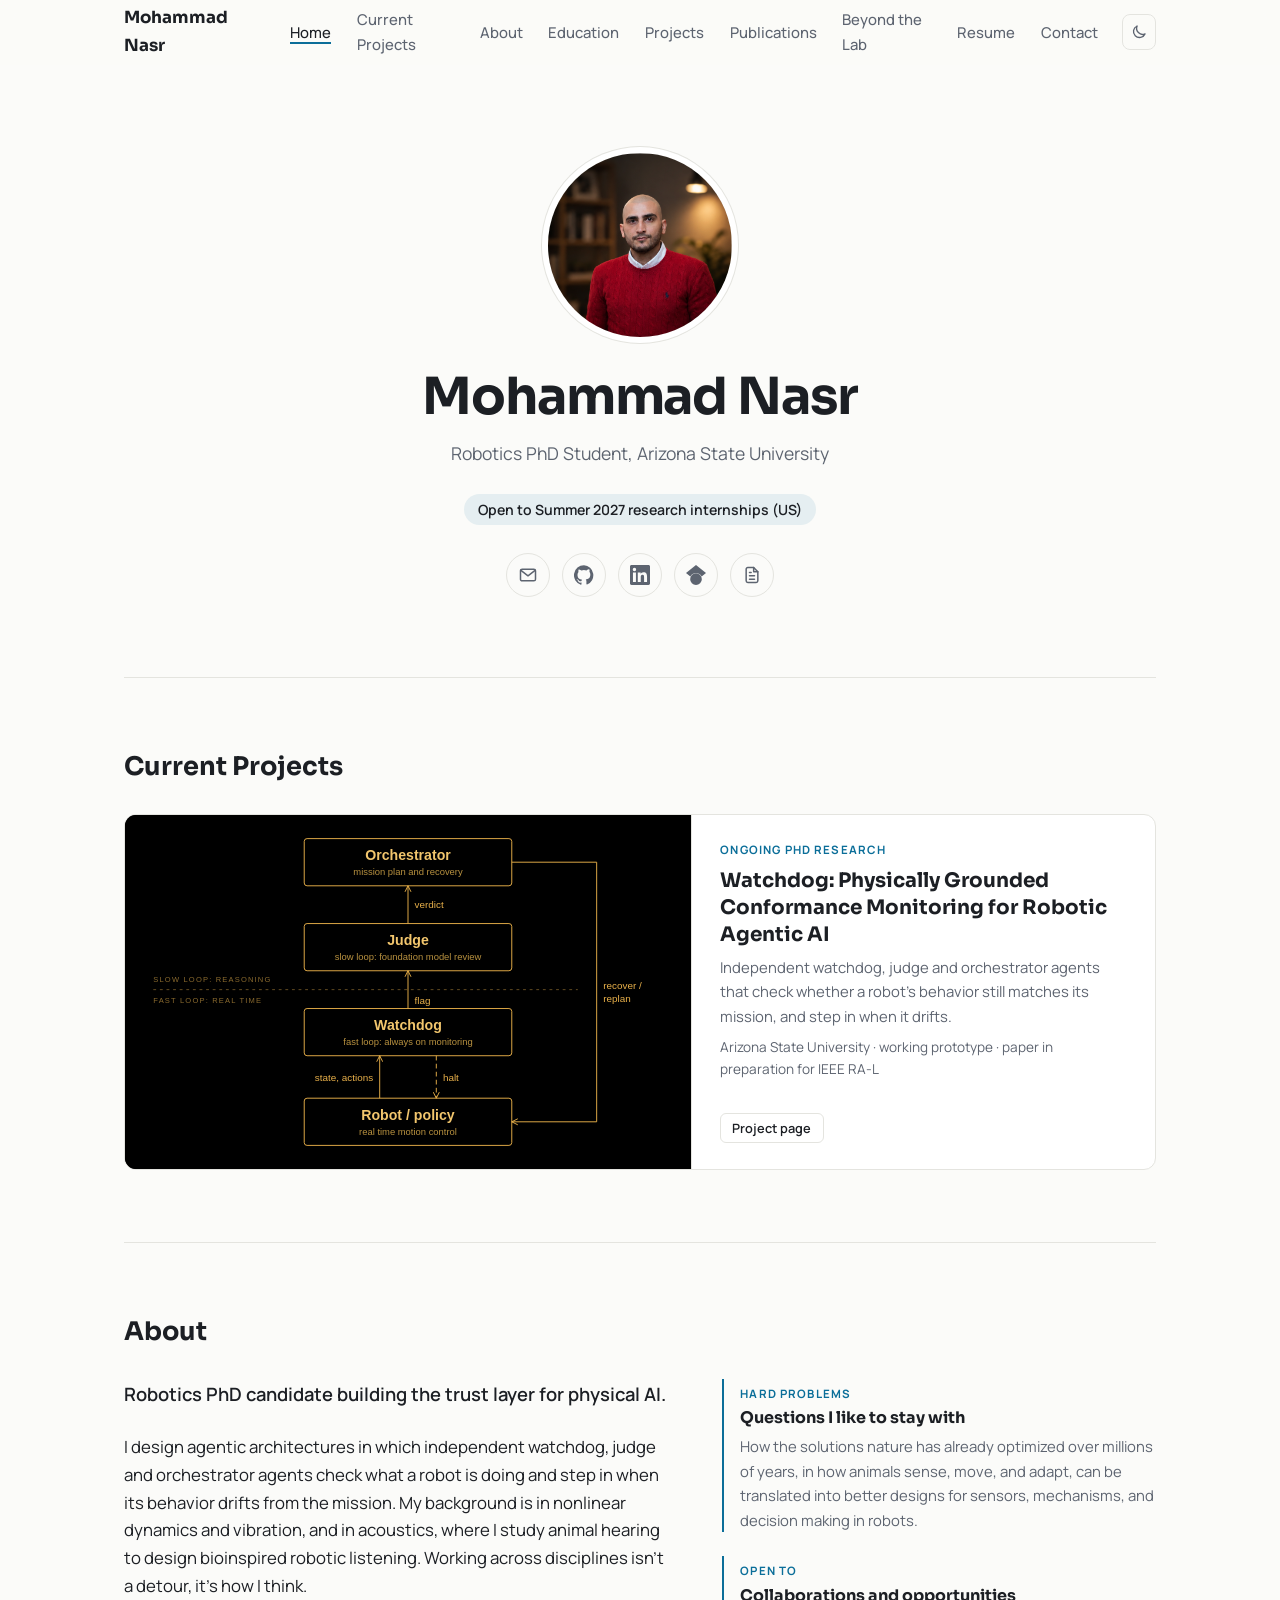
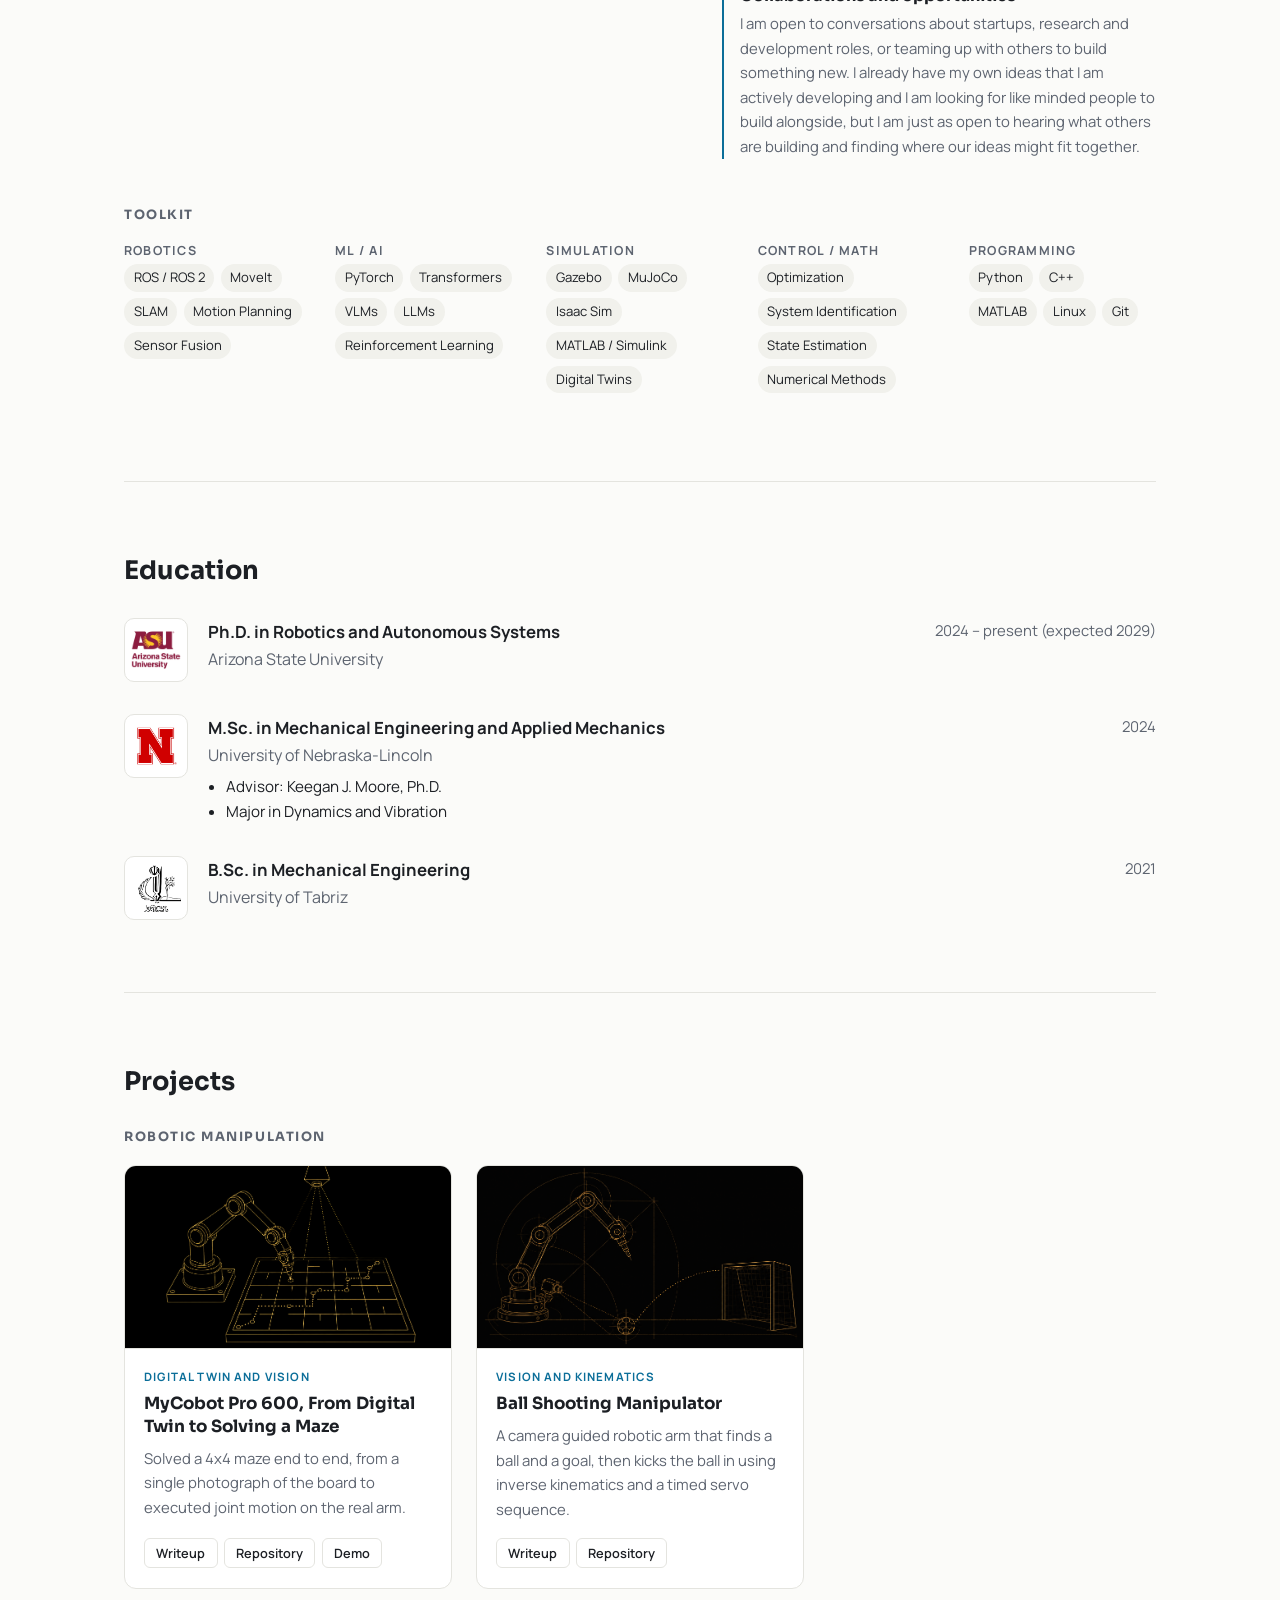
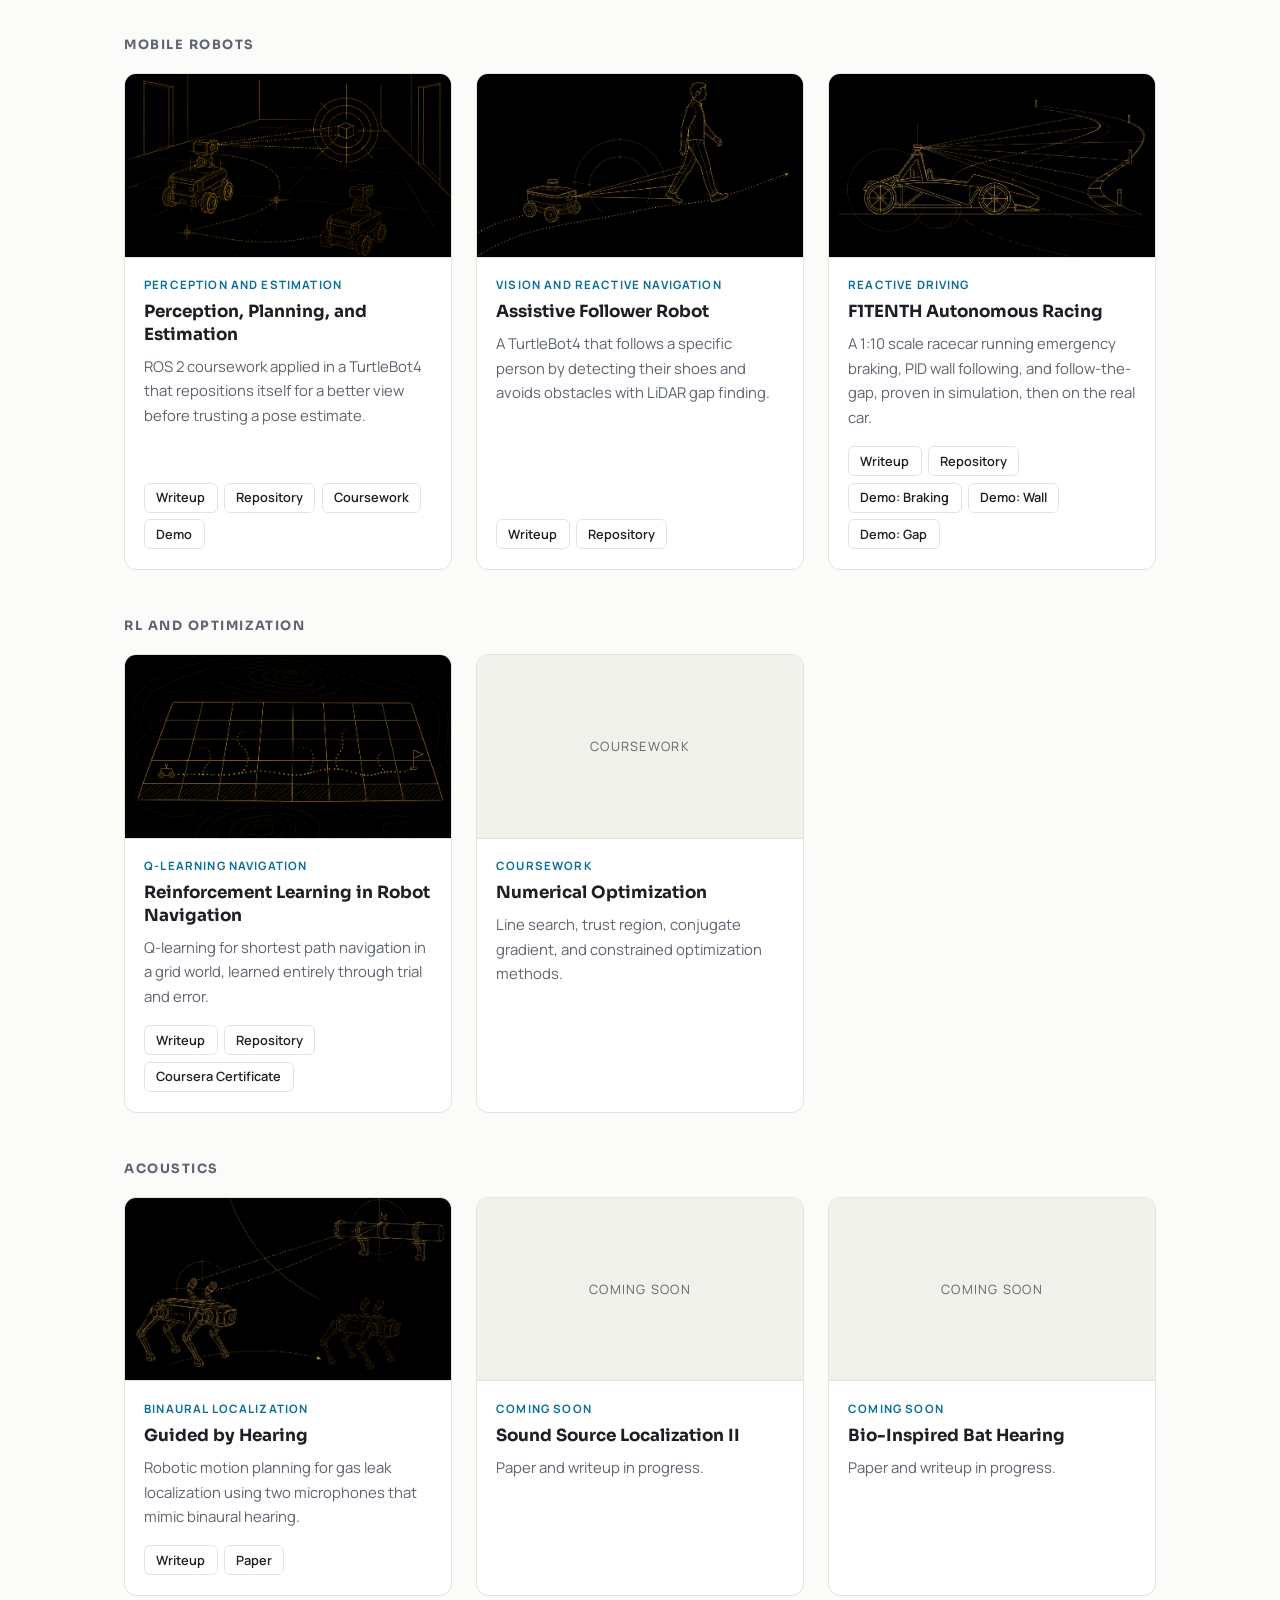
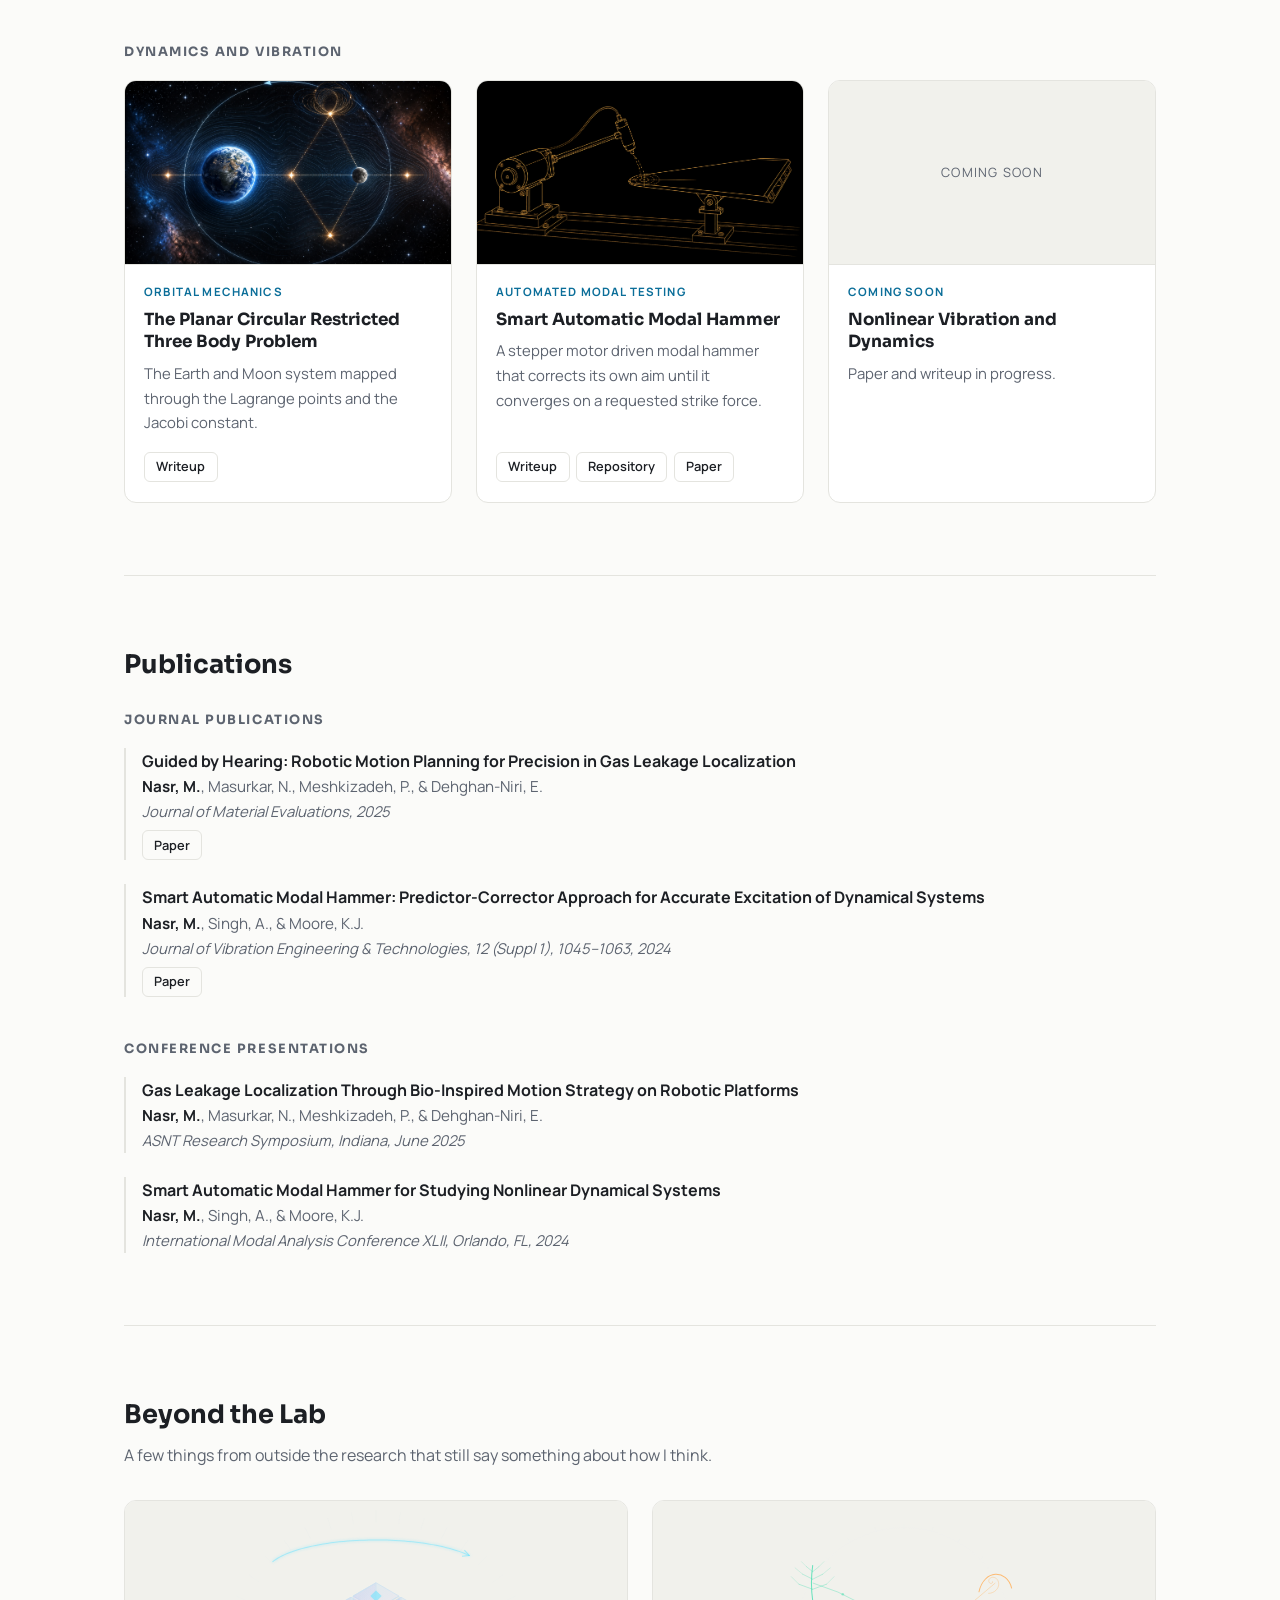
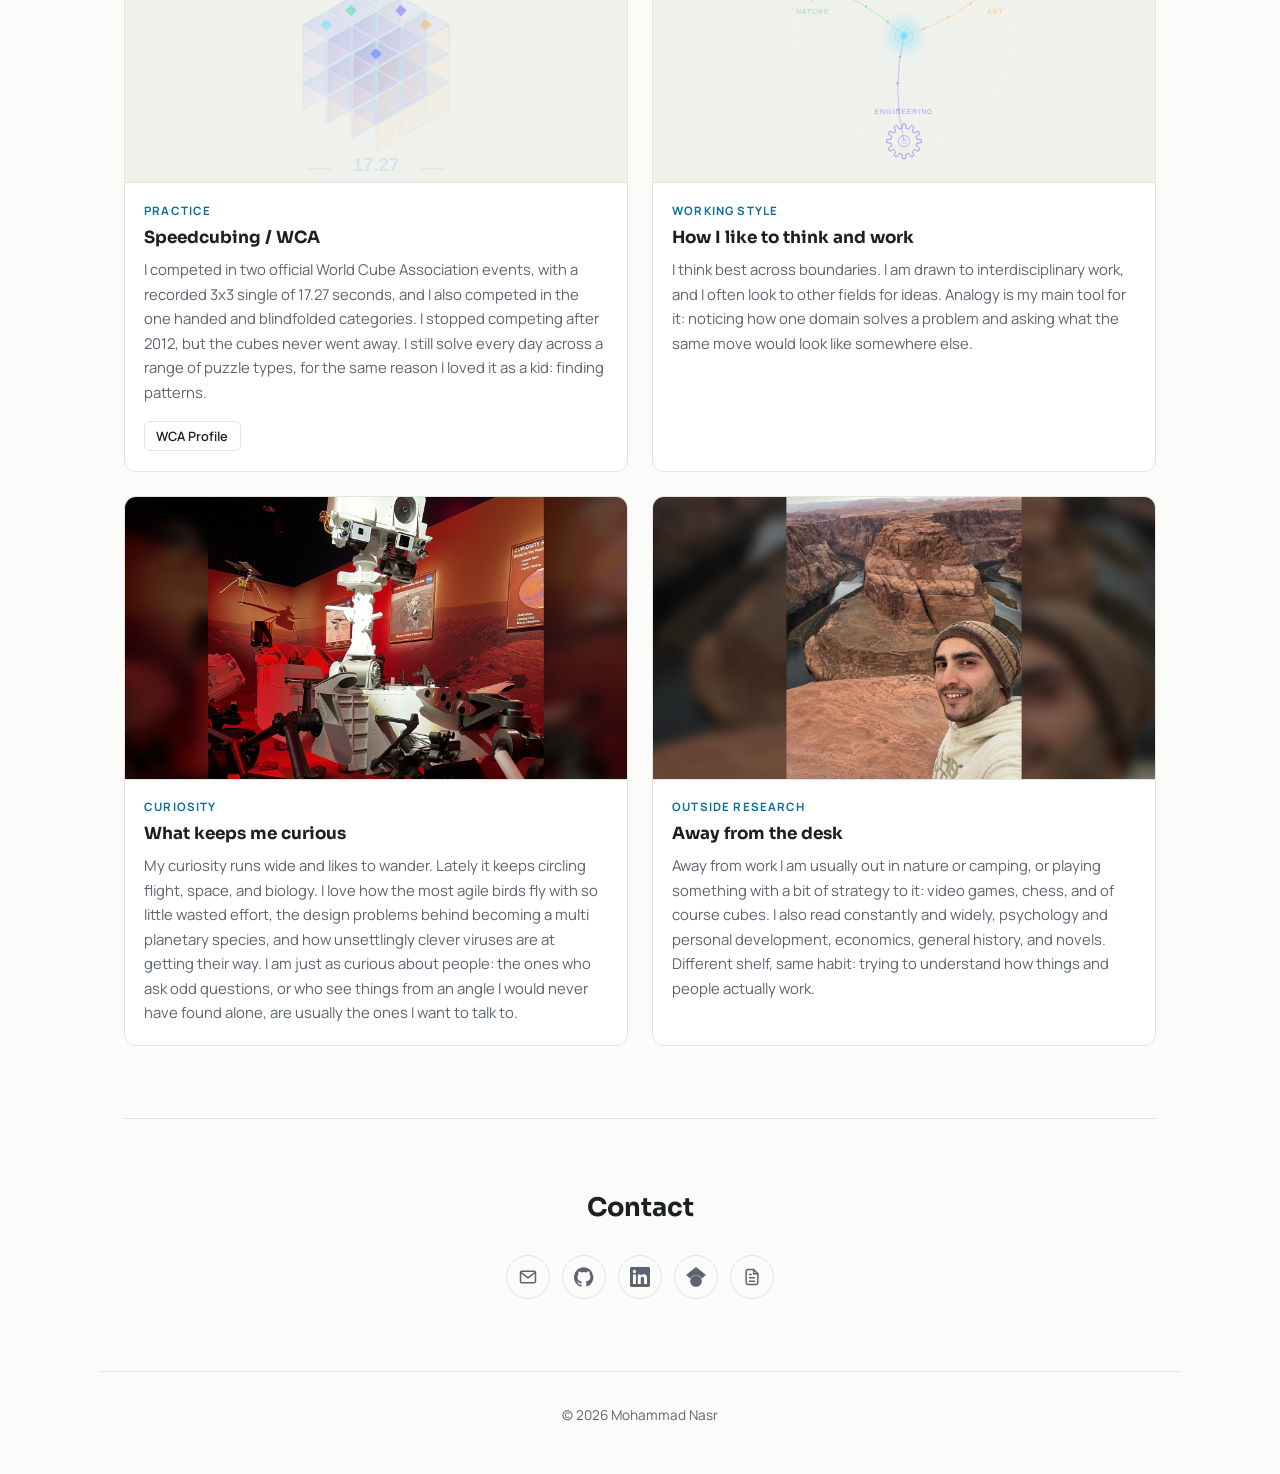
==== commit 0b08b8f6: "Refactor code structure for improved readability and maintainability" ====
--- a/index.html
+++ b/index.html
@@ -2,6 +2,22 @@
 <html lang="en">
   <head>
     <meta charset="UTF-8" />
+    <title>Mohammad Nasr | Robotics PhD Student</title>
+    <!-- Link previews (LinkedIn, Slack, X, etc.). Keep these before any <script>: LinkedIn's
+         scraper stops early on some pages. Image URLs must be absolute. -->
+    <meta property="og:site_name" content="Mohammad Nasr" />
+    <meta property="og:type" content="website" />
+    <meta property="og:url" content="https://mohammadnsr1.github.io/" />
+    <meta property="og:title" content="Mohammad Nasr | Robotics PhD Student" />
+    <meta property="og:description" content="Robotics PhD student at Arizona State University working on embodied and agentic AI, with a background in dynamics, vibration, and acoustics." />
+    <meta property="og:image" content="https://mohammadnsr1.github.io/images/og-card.png" />
+    <meta property="og:image:width" content="1200" />
+    <meta property="og:image:height" content="627" />
+    <meta property="og:image:alt" content="Mohammad Nasr, Robotics PhD Student at Arizona State University" />
+    <meta name="twitter:card" content="summary_large_image" />
+    <meta name="description" content="Robotics PhD student at Arizona State University working on embodied and agentic AI, with a background in dynamics, vibration, and acoustics." />
+    <link rel="canonical" href="https://mohammadnsr1.github.io/" />
+    <meta name="viewport" content="width=device-width, initial-scale=1.0" />
     <script>
       (function () {
         var stored = localStorage.getItem("theme");
@@ -9,658 +25,469 @@
         document.documentElement.setAttribute("data-theme", theme);
       })();
     </script>
-    <meta name="viewport" content="width=device-width, initial-scale=1.0" />
-    <meta
-      name="description"
-      content="Professional portfolio for a PhD researcher working across robotics, embodied AI, control, dynamics, and experimental sensing."
-    />
-    <title>Mohammad Nasr | Robotics &amp; Embodied AI Portfolio</title>
     <link rel="preconnect" href="https://fonts.googleapis.com" />
     <link rel="preconnect" href="https://fonts.gstatic.com" crossorigin />
     <link
       href="https://fonts.googleapis.com/css2?family=Manrope:wght@400;500;600;700;800&family=Sora:wght@500;600;700;800&display=swap"
       rel="stylesheet"
     />
-    <link rel="stylesheet" href="assets/css/main.css" />
-    <link rel="stylesheet" href="assets/css/refined.css" />
+    <link rel="stylesheet" href="assets/css/home.css" />
   </head>
   <body>
     <a class="skip-link" href="#main-content">Skip to content</a>
 
-    <header class="site-header" id="top">
+    <!-- Icon sprite: every icon uses currentColor so it recolors with the theme. -->
+    <svg class="icon-sprite" xmlns="http://www.w3.org/2000/svg" aria-hidden="true">
+      <symbol id="i-mail" viewBox="0 0 24 24" fill="none" stroke="currentColor" stroke-width="1.8" stroke-linecap="round" stroke-linejoin="round">
+        <rect x="3" y="5" width="18" height="14" rx="2" />
+        <path d="m3.5 6.5 8.5 6.5 8.5-6.5" />
+      </symbol>
+      <symbol id="i-github" viewBox="0 0 24 24" fill="currentColor">
+        <path d="M12 .3a12 12 0 0 0-3.8 23.4c.6.1.8-.3.8-.6v-2c-3.3.7-4-1.6-4-1.6-.6-1.4-1.4-1.8-1.4-1.8-1-.7.1-.7.1-.7 1.2.1 1.8 1.2 1.8 1.2 1 1.8 2.8 1.3 3.5 1 0-.8.4-1.3.7-1.6-2.7-.3-5.5-1.3-5.5-5.9 0-1.3.5-2.4 1.2-3.2 0-.3-.5-1.5.2-3.2 0 0 1-.3 3.3 1.2a11.5 11.5 0 0 1 6 0C17.3 4.6 18.3 5 18.3 5c.7 1.7.2 2.9.1 3.2.8.8 1.2 1.9 1.2 3.2 0 4.6-2.8 5.6-5.5 5.9.4.4.8 1.1.8 2.2v3.3c0 .3.2.7.8.6A12 12 0 0 0 12 .3" />
+      </symbol>
+      <symbol id="i-linkedin" viewBox="0 0 24 24" fill="currentColor">
+        <path d="M20.45 20.45h-3.55v-5.57c0-1.33-.03-3.04-1.85-3.04-1.85 0-2.14 1.45-2.14 2.94v5.67H9.35V9h3.41v1.56h.05c.48-.9 1.64-1.85 3.37-1.85 3.6 0 4.27 2.37 4.27 5.46v6.28ZM5.34 7.43a2.06 2.06 0 1 1 0-4.13 2.06 2.06 0 0 1 0 4.13ZM7.12 20.45H3.56V9h3.56v11.45ZM22.23 0H1.77C.79 0 0 .77 0 1.73v20.54C0 23.23.79 24 1.77 24h20.45c.98 0 1.78-.77 1.78-1.73V1.73C24 .77 23.2 0 22.22 0h.01Z" />
+      </symbol>
+      <symbol id="i-scholar" viewBox="0 0 24 24" fill="currentColor">
+        <path d="M5.24 13.77 0 9.5 12 0l12 9.5-5.24 4.27A7.5 7.5 0 0 0 12 9.5a7.5 7.5 0 0 0-6.76 4.27ZM12 10a7 7 0 1 0 0 14 7 7 0 0 0 0-14Z" />
+      </symbol>
+      <symbol id="i-cv" viewBox="0 0 24 24" fill="none" stroke="currentColor" stroke-width="1.8" stroke-linecap="round" stroke-linejoin="round">
+        <path d="M14 3H7a2 2 0 0 0-2 2v14a2 2 0 0 0 2 2h10a2 2 0 0 0 2-2V8Z" />
+        <path d="M14 3v5h5M9 13h6M9 17h6M9 9h2" />
+      </symbol>
+    </svg>
+
+    <header class="site-header">
       <nav class="site-nav" aria-label="Primary navigation">
-        <a class="brand-mark" href="#top" aria-label="Homepage">
-          <span class="brand-dot" aria-hidden="true"></span>
-          <span class="brand-text">Mohammad Nasr</span>
-        </a>
-
-        <div class="nav-actions">
-          <button
-            class="nav-toggle"
-            type="button"
-            aria-expanded="false"
-            aria-controls="nav-links"
-            aria-label="Open navigation menu"
-          >
-            <span></span>
-            <span></span>
-            <span></span>
-          </button>
-
-          <div class="nav-links" id="nav-links">
-            <a href="#current">Current Projects</a>
-            <a href="#projects">Projects</a>
-            <a href="#toolkit">Toolkit</a>
-            <a href="#about">About</a>
-            <a href="#beyond">Beyond the Lab</a>
-            <a href="#contact">Contact</a>
-          </div>
-
-          <button type="button" class="theme-toggle" data-theme-toggle aria-label="Switch to light theme" aria-pressed="false">
-            <svg class="theme-toggle-icon theme-toggle-icon-sun" viewBox="0 0 24 24" fill="none" stroke="currentColor" stroke-width="2" stroke-linecap="round" stroke-linejoin="round" aria-hidden="true">
-              <circle cx="12" cy="12" r="4"></circle>
-              <path d="M12 2v2M12 20v2M4.93 4.93l1.41 1.41M17.66 17.66l1.41 1.41M2 12h2M20 12h2M4.93 19.07l1.41-1.41M17.66 6.34l1.41-1.41"></path>
-            </svg>
-            <svg class="theme-toggle-icon theme-toggle-icon-moon" viewBox="0 0 24 24" fill="none" stroke="currentColor" stroke-width="2" stroke-linecap="round" stroke-linejoin="round" aria-hidden="true">
-              <path d="M21 12.79A9 9 0 1 1 11.21 3 7 7 0 0 0 21 12.79Z"></path>
-            </svg>
-          </button>
-        </div>
+        <a class="brand" href="#home">Mohammad Nasr</a>
+
+        <div class="nav-links" id="nav-links">
+          <a href="#home">Home</a>
+          <a href="#current">Current Projects</a>
+          <a href="#about">About</a>
+          <a href="#education">Education</a>
+          <a href="#projects">Projects</a>
+          <a href="#publications">Publications</a>
+          <a href="#beyond">Beyond the Lab</a>
+          <a href="docs/mohammad-nasr-cv.pdf" target="_blank" rel="noopener">Resume</a>
+          <a href="#contact">Contact</a>
+        </div>
+
+        <button class="icon-button theme-toggle" type="button" data-theme-toggle aria-label="Switch to light theme" aria-pressed="false">
+          <svg class="icon-moon" viewBox="0 0 24 24" fill="none" stroke="currentColor" stroke-width="1.8" stroke-linecap="round" stroke-linejoin="round" aria-hidden="true">
+            <path d="M20 14.5A8 8 0 0 1 9.5 4a8 8 0 1 0 10.5 10.5Z" />
+          </svg>
+          <svg class="icon-sun" viewBox="0 0 24 24" fill="none" stroke="currentColor" stroke-width="1.8" stroke-linecap="round" aria-hidden="true">
+            <circle cx="12" cy="12" r="4" />
+            <path d="M12 2v2M12 20v2M4.9 4.9l1.4 1.4M17.7 17.7l1.4 1.4M2 12h2M20 12h2M4.9 19.1l1.4-1.4M17.7 6.3l1.4-1.4" />
+          </svg>
+        </button>
+
+        <button class="icon-button nav-toggle" type="button" aria-expanded="false" aria-controls="nav-links" aria-label="Open navigation menu">
+          <svg viewBox="0 0 24 24" fill="none" stroke="currentColor" stroke-width="1.8" stroke-linecap="round" aria-hidden="true">
+            <path d="M4 7h16M4 12h16M4 17h16" />
+          </svg>
+        </button>
       </nav>
     </header>
 
     <main id="main-content">
-      <!-- Replace the hero copy first. It sets the voice of the whole site. -->
-      <section class="hero section" id="hero">
-        <div class="hero-grid">
-          <div class="hero-copy reveal">
-            <div class="hero-name-row">
-              <figure class="hero-portrait">
-                <img src="images/portfolio_portrait_option_3.png" alt="Portrait of Mohammad Nasr" loading="eager" />
-              </figure>
-              <div class="hero-name-block">
-                <p class="eyebrow">Research Engineering Portfolio</p>
-                <h1>Mohammad Nasr</h1>
-              </div>
-            </div>
-            <p class="hero-identity">
+      <!-- 1. Home -->
+      <section class="section home" id="home">
+        <img class="home-photo" src="images/portfolio_portrait_option_3.png" alt="Portrait of Mohammad Nasr" width="184" height="184" />
+        <h1>Mohammad Nasr</h1>
+        <p class="home-role">Robotics PhD Student, Arizona State University</p>
+        <p class="home-availability">Open to Summer 2027 research internships (US)</p>
+        <ul class="icon-row" aria-label="Links">
+          <li><a href="mailto:nasrmohammad661@gmail.com" aria-label="Email" title="Email"><svg aria-hidden="true"><use href="#i-mail" /></svg></a></li>
+          <li><a href="https://github.com/mohammadnsr1" target="_blank" rel="noopener" aria-label="GitHub" title="GitHub"><svg aria-hidden="true"><use href="#i-github" /></svg></a></li>
+          <li><a href="https://www.linkedin.com/in/mohammad-nasr-359a68147/" target="_blank" rel="noopener" aria-label="LinkedIn" title="LinkedIn"><svg aria-hidden="true"><use href="#i-linkedin" /></svg></a></li>
+          <li><a href="https://scholar.google.com/citations?user=4rzGs6wAAAAJ" target="_blank" rel="noopener" aria-label="Google Scholar" title="Google Scholar"><svg aria-hidden="true"><use href="#i-scholar" /></svg></a></li>
+          <li><a href="docs/mohammad-nasr-cv.pdf" target="_blank" rel="noopener" aria-label="Resume (PDF)" title="Resume (PDF)"><svg aria-hidden="true"><use href="#i-cv" /></svg></a></li>
+        </ul>
+      </section>
+
+      <!-- Current Projects -->
+      <section class="section" id="current">
+        <h2 class="section-title">Current Projects</h2>
+        <article class="card card--feature">
+          <div class="card-media card-media--diagram"><img src="images/writeups/watchdog/architecture.svg" alt="Agent hierarchy: the robot streams state to a fast Watchdog that can halt it, the Watchdog flags events to a slower Judge, and the Judge's verdict goes to an Orchestrator that recovers or replans" loading="lazy" /></div>
+          <div class="card-body">
+            <span class="card-tag">Ongoing PhD Research</span>
+            <h4>Watchdog: Physically Grounded Conformance Monitoring for Robotic Agentic AI</h4>
+            <p>Independent watchdog, judge and orchestrator agents that check whether a robot's behavior still matches its mission, and step in when it drifts.</p>
+            <p class="card-meta">Arizona State University &middot; working prototype &middot; paper in preparation for IEEE RA&#8209;L</p>
+            <div class="link-row">
+              <a class="pill" href="writeups/watchdog.html">Project page</a>
+            </div>
+          </div>
+        </article>
+      </section>
+
+      <!-- 2. About -->
+      <section class="section" id="about">
+        <h2 class="section-title">About</h2>
+        <div class="about-grid">
+          <div class="about-text">
+            <p class="about-lead">
               Robotics PhD candidate building the trust layer for physical AI.
             </p>
-            <p class="hero-summary">
+            <p>
               I design agentic architectures in which independent watchdog, judge and orchestrator agents check what a robot is doing and step in when its behavior drifts from the mission. My background is in nonlinear dynamics and vibration, and in acoustics, where I study animal hearing to design bioinspired robotic listening. Working across disciplines isn't a detour, it's how I think.
             </p>
-            <p class="hero-availability">Open to Summer 2027 research internships (US)</p>
-            <div class="hero-actions">
-              <a class="button button-primary button-arrow" href="#projects">View Projects</a>
-              <a class="button button-secondary button-arrow" href="docs/mohammad-nasr-cv.pdf">Download CV</a>
-              <a class="button button-ghost" href="https://github.com/mohammadnsr1" target="_blank" rel="noreferrer">GitHub</a>
-              <a class="button button-ghost" href="https://www.linkedin.com/in/mohammad-nasr-359a68147/" target="_blank" rel="noreferrer">LinkedIn</a>
-              <a class="button button-ghost" href="https://scholar.google.com/citations?user=4rzGs6wAAAAJ&hl=en" target="_blank" rel="noreferrer">Google Scholar</a>
-            </div>
-            <ul class="identity-strip" aria-label="Core identity tags">
-              <li class="chip-tone-cyan"><span class="chip-dot" aria-hidden="true"></span>Robotics</li>
-              <li class="chip-tone-violet"><span class="chip-dot" aria-hidden="true"></span>Embodied AI</li>
-              <li class="chip-tone-teal"><span class="chip-dot" aria-hidden="true"></span>Dynamics &amp; Vibration</li>
-              <li class="chip-tone-amber"><span class="chip-dot" aria-hidden="true"></span>Acoustics</li>
-            </ul>
-          </div>
-
-          <div class="hero-visual">
-            <!-- Replace this image with a portrait, lab scene, robot platform, or simulation frame. -->
-            <figure class="hero-figure reveal" style="--reveal-delay: 100ms">
-              <img
-                src="images/hero-davinci.svg"
-                alt="Codex-style proportion study of a sensing machine"
-                loading="eager"
-              />
-              <div class="hero-figure-badge">Proportion study</div>
-            </figure>
-
-            <div class="hero-note-grid">
-              <article class="hero-note hero-note-cyan reveal" style="--reveal-delay: 180ms">
-                <p class="micro-label">Working Range</p>
-                <h2>From models to deployed systems</h2>
-                <p>
-                  My work runs the full span: deriving the models and control, building the perception and learning on top, and validating all of it on real systems, where noise and hard constraints actually bite.
-                </p>
-              </article>
-
-              <article class="hero-note hero-note-violet reveal" style="--reveal-delay: 240ms">
-                <p class="micro-label">What This Site Shows</p>
-                <h2>Build, test, interpret, refine</h2>
-                <p>
-                  Every project here is an engineering case study: the design choices, the tradeoffs, and what the evidence actually showed.
-                </p>
-              </article>
-            </div>
-          </div>
-        </div>
-        <div class="hero-backdrop" aria-hidden="true">
-          <div class="gradient-orb orb-a"></div>
-          <div class="gradient-orb orb-b"></div>
-          <div class="gradient-orb orb-c"></div>
-          <div class="grid-haze"></div>
-          <div class="technical-lines"></div>
-        </div>
-      </section>
-
-      <section class="section" id="current">
-        <div class="section-heading reveal">
-          <p class="eyebrow">Current Projects</p>
-          <h2>What I am building now.</h2>
-        </div>
-
-        <article class="featured-case project-current reveal">
-          <figure class="featured-case-media featured-case-media--diagram">
-            <img src="images/writeups/watchdog/architecture.svg" alt="Agent hierarchy: the robot streams state to a fast Watchdog that can halt it, the Watchdog flags events to a slower Judge, and the Judge's verdict goes to an Orchestrator that recovers or replans" loading="lazy" />
-          </figure>
-          <div class="featured-case-content">
-            <span class="micro-label">Ongoing PhD Research</span>
-            <h3>Watchdog: Physically Grounded Conformance Monitoring for Robotic Agentic AI</h3>
-            <p class="featured-case-quote">
-              Independent watchdog, judge and orchestrator agents that check whether a robot's behavior still matches its mission, and step in when it drifts.
-            </p>
-            <p class="featured-case-status">
-              Arizona State University &middot; working prototype &middot; paper in preparation for IEEE RA&#8209;L
-            </p>
-            <div class="project-links">
-              <a class="project-link" href="writeups/watchdog.html">Read the project page</a>
-            </div>
-          </div>
-        </article>
-      </section>
-
-      <!-- Replace the project images with real snapshots whenever you have them. -->
-      <section class="section" id="projects">
-        <div class="section-heading reveal">
-          <h2>Case studies in robotics, dynamics, and acoustics.</h2>
-        </div>
-
-        <article class="featured-case reveal">
-          <figure class="featured-case-media">
-            <img src="images/MyCobot_foreground.png" alt="The MyCobot Pro 600 arm solving a physical maze board" loading="lazy" />
-          </figure>
-          <div class="featured-case-content">
-            <span class="micro-label">Featured Case Study</span>
-            <h3>MyCobot Pro 600, From Digital Twin to Solving a Maze</h3>
-            <p class="featured-case-quote">
-              Solved a 4x4 maze end to end, from a single photograph of the board to executed joint motion on the real arm.
-            </p>
-            <div class="project-links">
-              <a class="project-link" href="writeups/mycobot-pro-600.html">Read the full writeup</a>
-              <a class="project-link" href="https://github.com/mohammadnsr1/Robotic-Systems-1" target="_blank" rel="noopener">Repository</a>
-              <a class="project-link" href="https://www.youtube.com/shorts/yxIhqgxqiWA" target="_blank" rel="noopener">Maze Solving Demo</a>
-            </div>
-          </div>
-        </article>
-
-        <div class="project-grid">
-          <article class="project-card project-feature project-arms reveal" style="--reveal-delay: 40ms">
-            <div class="project-content">
-              <div class="project-feature-header">
-                <span class="project-tag">Manipulation</span>
-                <h3>Robotic Manipulation</h3>
-              </div>
-
-              <div class="mobile-subgrid mobile-subgrid--one">
-                <article class="mobile-subcard">
-                  <span class="project-tag">Vision and Kinematics</span>
-                  <h4>Ball Shooting Manipulator</h4>
-                  <figure class="mobile-subcard-media">
-                    <img src="images/Ball_shoot_foreground.png" alt="The robotic arm positioned behind the ball, aiming toward the goal, from the Ball Shooting Manipulator project" loading="lazy" />
-                  </figure>
-                  <p>
-                    A camera guided robotic arm that finds a ball and a goal, then kicks the ball in using inverse kinematics and a timed servo sequence.
-                  </p>
-                  <div class="project-links">
-                    <a class="project-link" href="https://github.com/mohammadnsr1/Robotic_Manipulation_UNL" target="_blank" rel="noopener">Repository</a>
-                    <a class="project-link" href="writeups/ball-shooting-manipulator.html">Writeup</a>
-                  </div>
-                </article>
-              </div>
-            </div>
-          </article>
-
-          <article class="project-card project-feature project-mobile reveal" style="--reveal-delay: 80ms">
-            <div class="project-content">
-              <div class="project-feature-header">
-                <span class="project-tag">Mobile Robotics</span>
-                <h3>ROS 2 Practices with Mobile Robots</h3>
-              </div>
-
-              <div class="mobile-subgrid">
-                <article class="mobile-subcard">
-                  <span class="project-tag">Perception and Estimation</span>
-                  <h4>Perception, Planning, and Estimation</h4>
-                  <figure class="mobile-subcard-media">
-                    <img src="images/Active_perception_foreground.png" alt="The TurtleBot4 active perception system repositioning itself for a better view before trusting a pose estimate" loading="lazy" />
-                  </figure>
-                  <p>
-                    A semester of ROS 2 coursework in perception, planning, and estimation, applied in a TurtleBot4 system that repositions itself for a better view before trusting a pose estimate.
-                  </p>
-                  <div class="project-links">
-                    <a class="project-link" href="https://github.com/mohammadnsr1/MobileRobots" target="_blank" rel="noopener">Coursework Repository</a>
-                    <a class="project-link" href="https://github.com/mohammadnsr1/MobileRobots_Active_Perception/" target="_blank" rel="noopener">Project Repository</a>
-                    <a class="project-link" href="writeups/active-perception.html">Writeup</a>
-                    <a class="project-link" href="https://youtu.be/uHptjgO3Q7Y" target="_blank" rel="noopener">Perception Demo</a>
-                  </div>
-                </article>
-
-                <article class="mobile-subcard">
-                  <span class="project-tag">Vision and Reactive Navigation</span>
-                  <h4>Assistive Follower Robot</h4>
-                  <figure class="mobile-subcard-media">
-                    <img src="images/Assistive_foreground.png" alt="The TurtleBot4 assistive follower robot tracking and following a specific person" loading="lazy" />
-                  </figure>
-                  <p>
-                    A TurtleBot4 that follows a specific person by detecting their shoes, then fuses that heading with LiDAR based gap finding to avoid obstacles in real time.
-                  </p>
-                  <div class="project-links">
-                    <a class="project-link" href="https://github.com/RAS598-2025-S-Team07/Final_ROS2_Package" target="_blank" rel="noopener">Repository</a>
-                    <a class="project-link" href="writeups/assistive-follower.html">Writeup</a>
-                  </div>
-                </article>
-
-                <article class="mobile-subcard">
-                  <span class="project-tag">Reactive Driving</span>
-                  <h4>F1TENTH Autonomous Racing</h4>
-                  <figure class="mobile-subcard-media">
-                    <img src="images/F1_Tenth_foreground.png" alt="The F1TENTH autonomous racecar running on the physical track" loading="lazy" />
-                  </figure>
-                  <p>
-                    A 1:10 scale racecar running automatic emergency braking, PID wall following, and follow the gap obstacle avoidance, proven first in simulation, then on the real car.
-                  </p>
-                  <div class="project-links">
-                    <a class="project-link" href="https://github.com/mohammadnsr1/F1_Tenth_Race" target="_blank" rel="noopener">Repository</a>
-                    <a class="project-link" href="writeups/f1tenth.html">Writeup</a>
-                    <a class="project-link" href="https://youtu.be/KE6Gm_n-vx4" target="_blank" rel="noopener">Emergency Stop</a>
-                    <a class="project-link" href="https://youtu.be/sH-kk-u68Sw" target="_blank" rel="noopener">Wall Following</a>
-                    <a class="project-link" href="https://youtube.com/shorts/PTzITnJQ0x0?feature=share" target="_blank" rel="noopener">Gap Following</a>
-                  </div>
-                </article>
-              </div>
-            </div>
-          </article>
-
-          <article class="project-card project-feature project-rl reveal" style="--reveal-delay: 120ms">
-            <div class="project-content">
-              <div class="project-feature-header">
-                <span class="project-tag">Reinforcement Learning</span>
-                <h3>RL and Optimization</h3>
-                <p class="project-summary">
-                  Two separate learning tracks, a numerical optimization course and a self driven Coursera specialization in reinforcement learning, taken to see the same ideas from both sides. Reinforcement learning turns out to be a form of optimization too, over policies and expected reward rather than a fixed loss surface, which is the thread connecting the Q-learning project below to the optimization coursework beside it.
-                </p>
-              </div>
-
-              <div class="mobile-subgrid mobile-subgrid--two">
-                <article class="mobile-subcard">
-                  <span class="project-tag">Q-Learning Navigation</span>
-                  <h4>Application of Reinforcement Learning in Robot Navigation</h4>
-                  <figure class="mobile-subcard-media">
-                    <img src="images/RL_navigation_foreground.png" alt="A Q-learning agent navigating the Cliff Walking grid world toward its goal" loading="lazy" />
-                  </figure>
-                  <p>
-                    Q-learning for shortest path navigation in a grid world, learned entirely through trial and error rather than labeled examples.
-                  </p>
-                  <div class="project-links">
-                    <a class="project-link" href="https://github.com/mohammadnsr1/RL-and-Optimization" target="_blank" rel="noopener">Repository</a>
-                    <a class="project-link" href="writeups/rl-robot-navigation.html">Writeup</a>
-                    <a class="project-link" href="https://www.coursera.org/account/accomplishments/specialization/GT99WLRD7AQ9" target="_blank" rel="noopener">Reinforcement Learning Specialization, Coursera</a>
-                  </div>
-                </article>
-
-                <article class="mobile-subcard">
-                  <span class="project-tag">Coursework</span>
-                  <h4>Numerical Optimization Coursework</h4>
-                  <p>
-                    Coursework in numerical optimization, covering line search, trust region, conjugate gradient, and constrained optimization methods.
-                  </p>
-                </article>
-              </div>
-            </div>
-          </article>
-
-          <article class="project-card project-feature project-acoustics reveal" style="--reveal-delay: 200ms">
-            <div class="project-content">
-              <div class="project-feature-header">
-                <span class="project-tag">Acoustics</span>
-                <h3>Acoustics and Bio-Inspired Hearing</h3>
-                <p class="project-summary">
-                  Acoustic sensing work built around a simple observation: biological hearing solves localization problems that still challenge engineered systems. This work applies that lens to sound source localization and to bio-inspired binaural hearing modeled on bat echolocation.
-                </p>
-              </div>
-
-              <div class="mobile-subgrid">
-                <article class="mobile-subcard">
-                  <span class="project-tag">Binaural Localization</span>
-                  <h4>Guided by Hearing</h4>
-                  <figure class="mobile-subcard-media">
-                    <img src="images/Guided_by_hearing_foreground.png" alt="A robot using two microphone binaural hearing to localize a gas leak" loading="lazy" />
-                  </figure>
-                  <p>
-                    Robotic motion planning for gas leak localization using two microphones mimicking binaural hearing to triangulate a sound source.
-                  </p>
-                  <div class="project-links">
-                    <a class="project-link" href="https://doi.org/10.32548/2025.me-04491" target="_blank" rel="noopener">Paper</a>
-                    <a class="project-link" href="writeups/guided-by-hearing.html">Writeup</a>
-                  </div>
-                </article>
-
-                <article class="mobile-subcard mobile-subcard-pending">
-                  <span class="project-tag">Coming Soon</span>
-                  <h4>Sound Source Localization II</h4>
-                  <p>
-                    Paper and write up in progress.
-                  </p>
-                </article>
-
-                <article class="mobile-subcard mobile-subcard-pending">
-                  <span class="project-tag">Coming Soon</span>
-                  <h4>Bio-Inspired Bat Hearing</h4>
-                  <p>
-                    Paper and write up in progress.
-                  </p>
-                </article>
-              </div>
-            </div>
-          </article>
-
-          <article class="project-card project-feature project-dynamics reveal" style="--reveal-delay: 240ms">
-            <div class="project-content">
-              <div class="project-feature-header">
-                <span class="project-tag">Dynamics</span>
-                <h3>Dynamics and Vibration</h3>
-                <p class="project-summary">
-                  Analytical and experimental dynamics work spanning orbital mechanics, automated modal analysis, and nonlinear vibration. Three different problems, but the same habit each time: derive the equations of motion, question every simplifying assumption, and check the model against something real.
-                </p>
-              </div>
-
-              <div class="mobile-subgrid">
-                <article class="mobile-subcard">
-                  <span class="project-tag">Orbital Mechanics</span>
-                  <h4>The Planar Circular Restricted Three Body Problem</h4>
-                  <figure class="mobile-subcard-media">
-                    <img src="images/PCR3BD_foreground.png" alt="The zero velocity curves and Lagrange points of the planar circular restricted three body problem for Earth and Moon" loading="lazy" />
-                  </figure>
-                  <p>
-                    The circular restricted three body problem for the Earth and Moon system, mapped through the Lagrange points and the Jacobi constant.
-                  </p>
-                  <div class="project-links">
-                    <a class="project-link" href="writeups/pcr3bp.html">Writeup</a>
-                  </div>
-                </article>
-
-                <article class="mobile-subcard">
-                  <span class="project-tag">Automated Modal Testing</span>
-                  <h4>Smart Automatic Modal Hammer</h4>
-                  <figure class="mobile-subcard-media">
-                    <img src="images/Modal_hammer_foreground.png" alt="The stepper motor driven modal hammer striking a test structure" loading="lazy" />
-                  </figure>
-                  <p>
-                    A stepper motor driven modal hammer that swings itself and corrects its own aim until it converges on a requested strike force.
-                  </p>
-                  <div class="project-links">
-                    <a class="project-link" href="https://github.com/mohammadnsr1/SmartAutomaticModalhammer" target="_blank" rel="noopener">Repository</a>
-                    <a class="project-link" href="https://doi.org/10.1007/s42417-024-01461-6" target="_blank" rel="noopener">Paper</a>
-                    <a class="project-link" href="writeups/smart-automatic-modal-hammer.html">Writeup</a>
-                  </div>
-                </article>
-
-                <article class="mobile-subcard mobile-subcard-pending">
-                  <span class="project-tag">Coming Soon</span>
-                  <h4>Nonlinear Vibration and Dynamics</h4>
-                  <p>
-                    Paper and write up in progress.
-                  </p>
-                </article>
-              </div>
-            </div>
-          </article>
-        </div>
-      </section>
-
-      <!-- Keep toolkit tags short so the layout stays clean across screen sizes. -->
-      <section class="section" id="toolkit">
-        <div class="section-heading reveal">
-          <p class="eyebrow">Technical Toolkit</p>
-          <h2>What I build with</h2>
-          <p>Platforms, methods, and tools used across research and implementation.</p>
-        </div>
-
-        <div class="toolkit-grid">
-          <article class="toolkit-card toolkit-robotics reveal" style="--reveal-delay: 30ms">
-            <h3>Robotics</h3>
-            <p class="toolkit-summary">Middleware, sensing, planning, and integration for full robotic systems.</p>
-            <div class="chip-group">
-              <span>ROS / ROS 2</span>
-              <span>MoveIt</span>
-              <span>SLAM</span>
-              <span>Motion Planning</span>
-              <span>Manipulation</span>
-              <span>Sensor Fusion</span>
-            </div>
-          </article>
-          <article class="toolkit-card toolkit-ml reveal" style="--reveal-delay: 60ms">
-            <h3>ML / AI</h3>
-            <p class="toolkit-summary">Modeling, representation learning, and multimodal reasoning pipelines.</p>
-            <div class="chip-group">
-              <span>PyTorch</span>
-              <span>Transformers</span>
-              <span>Vision-Language Models</span>
-              <span>LLMs</span>
-              <span>Reinforcement Learning</span>
-              <span>Evaluation Pipelines</span>
-            </div>
-          </article>
-          <article class="toolkit-card toolkit-sim reveal" style="--reveal-delay: 90ms">
-            <h3>Simulation</h3>
-            <p class="toolkit-summary">Simulation environments for iteration, transfer, benchmarking, and testing.</p>
-            <div class="chip-group">
-              <span>Gazebo</span>
-              <span>MuJoCo</span>
-              <span>Isaac Sim</span>
-              <span>MATLAB / Simulink</span>
-              <span>Digital Twins</span>
-              <span>Benchmarking</span>
-            </div>
-          </article>
-          <article class="toolkit-card toolkit-math reveal" style="--reveal-delay: 120ms">
-            <h3>Control / Math</h3>
-            <p class="toolkit-summary">Optimization, estimation, and analysis tools for physically grounded behavior.</p>
-            <div class="chip-group">
-              <span>Optimization</span>
-              <span>System Identification</span>
-              <span>State Estimation</span>
-              <span>Numerical Methods</span>
-              <span>Linear Algebra</span>
-              <span>Statistics</span>
-            </div>
-          </article>
-          <article class="toolkit-card toolkit-code reveal" style="--reveal-delay: 150ms">
-            <h3>Programming</h3>
-            <p class="toolkit-summary">Implementation, experimentation, and reproducible research workflows.</p>
-            <div class="chip-group">
-              <span>Python</span>
-              <span>C++</span>
-              <span>MATLAB</span>
-              <span>Linux</span>
-              <span>Git</span>
-              <span>Data Analysis</span>
-            </div>
-          </article>
-        </div>
-      </section>
-
-      <section class="section" id="about">
-        <div class="section-heading reveal">
-          <p class="eyebrow">About</p>
-          <h2>How I think and work</h2>
-          <p>How the work is oriented, the problems that interest me, and where I like to contribute.</p>
-        </div>
-
-        <div class="about-grid">
-          <article class="about-intro reveal">
-            <figure class="about-portrait reveal">
-              <img src="images/profile_photo.jpeg" alt="Portrait of Mohammad Nasr" loading="lazy" />
-            </figure>
-            <p class="about-lead">
-              My PhD work sits at the meeting point of physical sensing and agentic AI. I build systems that let autonomous machines listen to, feel, and reason about the physical world they operate in, rather than relying only on cameras and predictions.
-            </p>
-            <p>
-              The direction I am pushing toward is giving AI agents a real sense of ground truth about the machines, structures, and environments around them, work that matters most in industries like manufacturing, energy, and infrastructure, where an autonomous system acting on a wrong read can be costly or dangerous.
-            </p>
-            <p>
-              I am always glad to talk with people building in this space, whether that is a research collaboration, an early conversation about a startup, or an industry team looking to bring real world sensing into their AI systems.
-            </p>
-            <p>
-              The throughline across all of it is physically grounded intelligence, systems that have to sense, reason, and act in the real, noisy, physical world.
-            </p>
-          </article>
-
-          <div class="about-notes">
-            <article class="about-card about-current reveal" style="--reveal-delay: 60ms">
-              <p class="micro-label">Current Work</p>
-              <h3>What I am building now</h3>
-              <p>Right now I am designing agentic architectures built on foundation models for robotic systems, aimed at making autonomous robots reliable and accountable in how they sense, decide, and act.</p>
-            </article>
-
-            <article class="about-card about-hard reveal" style="--reveal-delay: 100ms">
-              <p class="micro-label">Hard Problems</p>
+          </div>
+
+          <div class="note-list">
+            <article class="note">
+              <span class="card-tag">Hard Problems</span>
               <h3>Questions I like to stay with</h3>
               <p>How the solutions nature has already optimized over millions of years, in how animals sense, move, and adapt, can be translated into better designs for sensors, mechanisms, and decision making in robots.</p>
             </article>
-
-            <article class="about-card about-approach reveal" style="--reveal-delay: 140ms">
-              <p class="micro-label">Approach</p>
-              <h3>How I tend to work</h3>
-              <p>I brainstorm at every stage of a project, not just at the start, treating each step as a chance to find a better and more optimal path rather than settling for the first solution that works.</p>
-            </article>
-
-            <article class="about-card about-open reveal" style="--reveal-delay: 180ms">
-              <p class="micro-label">Open To</p>
+            <article class="note">
+              <span class="card-tag">Open To</span>
               <h3>Collaborations and opportunities</h3>
               <p>I am open to conversations about startups, research and development roles, or teaming up with others to build something new. I already have my own ideas that I am actively developing and I am looking for like minded people to build alongside, but I am just as open to hearing what others are building and finding where our ideas might fit together.</p>
             </article>
           </div>
         </div>
-      </section>
-
-      <section class="section section-emphasis" id="beyond">
-        <div class="section-heading reveal">
-          <p class="eyebrow">Beyond the Lab</p>
-          <p>
-            A few things from outside the research that still say something about how I think.
-          </p>
-        </div>
-
-        <div class="beyond-grid">
-          <article class="beyond-card beyond-practice reveal" style="--reveal-delay: 40ms">
-            <!-- Replace this optional image with a speedcubing or personal visual if you want the section to feel more personal. -->
-            <figure class="beyond-media">
-              <img
-                src="images/beyond-practice.svg"
-                alt="Isometric wireframe illustration of a Rubik's cube with a recorded time of 17.27 seconds"
-                loading="lazy"
-              />
-            </figure>
-            <p class="micro-label">Practice</p>
-            <h3>Speedcubing / WCA</h3>
-            <p>
-              I competed in two official World Cube Association events, with a recorded 3x3 single of 17.27 seconds, and I also competed in the one handed and blindfolded categories. I stopped competing after 2012, but the cubes never went away. I still solve every day across a range of puzzle types, for the same reason I loved it as a kid: finding patterns.
-            </p>
-            <p><a href="https://www.worldcubeassociation.org/persons/2012NASR01">View my WCA profile</a></p>
+
+        <!-- id="toolkit" kept so the writeup pages' "Toolkit" nav link still lands here. -->
+        <div class="toolkit-block" id="toolkit">
+          <h3 class="subsection-title">Toolkit</h3>
+          <div class="toolkit">
+            <div class="toolkit-row">
+              <h3>Robotics</h3>
+              <div class="chips"><span>ROS / ROS 2</span><span>MoveIt</span><span>SLAM</span><span>Motion Planning</span><span>Sensor Fusion</span></div>
+            </div>
+            <div class="toolkit-row">
+              <h3>ML / AI</h3>
+              <div class="chips"><span>PyTorch</span><span>Transformers</span><span>VLMs</span><span>LLMs</span><span>Reinforcement Learning</span></div>
+            </div>
+            <div class="toolkit-row">
+              <h3>Simulation</h3>
+              <div class="chips"><span>Gazebo</span><span>MuJoCo</span><span>Isaac Sim</span><span>MATLAB / Simulink</span><span>Digital Twins</span></div>
+            </div>
+            <div class="toolkit-row">
+              <h3>Control / Math</h3>
+              <div class="chips"><span>Optimization</span><span>System Identification</span><span>State Estimation</span><span>Numerical Methods</span></div>
+            </div>
+            <div class="toolkit-row">
+              <h3>Programming</h3>
+              <div class="chips"><span>Python</span><span>C++</span><span>MATLAB</span><span>Linux</span><span>Git</span></div>
+            </div>
+          </div>
+        </div>
+      </section>
+
+      <!-- 3. Education -->
+      <section class="section" id="education">
+        <h2 class="section-title">Education</h2>
+        <div class="edu-list">
+          <div class="edu-item">
+            <img class="edu-logo" src="images/ASU_logo.png" alt="Arizona State University logo" loading="lazy" />
+            <div>
+              <div class="edu-degree">Ph.D. in Robotics and Autonomous Systems</div>
+              <div class="edu-school">Arizona State University</div>
+            </div>
+            <div class="edu-years">2024 – present (expected 2029)</div>
+          </div>
+          <div class="edu-item">
+            <img class="edu-logo" src="images/UNL.jpg" alt="University of Nebraska-Lincoln logo" loading="lazy" />
+            <div>
+              <div class="edu-degree">M.Sc. in Mechanical Engineering and Applied Mechanics</div>
+              <div class="edu-school">University of Nebraska-Lincoln</div>
+              <ul>
+                <li>Advisor: Keegan J. Moore, Ph.D.</li>
+                <li>Major in Dynamics and Vibration</li>
+              </ul>
+            </div>
+            <div class="edu-years">2024</div>
+          </div>
+          <div class="edu-item">
+            <img class="edu-logo" src="images/University_of_Tabriz.jpg" alt="University of Tabriz logo" loading="lazy" />
+            <div>
+              <div class="edu-degree">B.Sc. in Mechanical Engineering</div>
+              <div class="edu-school">University of Tabriz</div>
+            </div>
+            <div class="edu-years">2021</div>
+          </div>
+        </div>
+      </section>
+
+      <!-- 4. Projects -->
+      <section class="section" id="projects">
+        <h2 class="section-title">Projects</h2>
+
+        <div class="project-group">
+          <h3 class="subsection-title">Robotic Manipulation</h3>
+          <div class="card-grid">
+            <article class="card">
+              <div class="card-media"><img src="images/MyCobot_foreground.png" alt="The MyCobot Pro 600 arm solving a physical maze board" loading="lazy" /></div>
+              <div class="card-body">
+                <span class="card-tag">Digital Twin and Vision</span>
+                <h4>MyCobot Pro 600, From Digital Twin to Solving a Maze</h4>
+                <p>Solved a 4x4 maze end to end, from a single photograph of the board to executed joint motion on the real arm.</p>
+                <div class="link-row">
+                  <a class="pill" href="writeups/mycobot-pro-600.html">Writeup</a>
+                  <a class="pill" href="https://github.com/mohammadnsr1/Robotic-Systems-1" target="_blank" rel="noopener">Repository</a>
+                  <a class="pill" href="https://www.youtube.com/shorts/yxIhqgxqiWA" target="_blank" rel="noopener">Demo</a>
+                </div>
+              </div>
+            </article>
+            <article class="card">
+              <div class="card-media"><img src="images/Ball_shoot_foreground.png" alt="The robotic arm positioned behind the ball, aiming toward the goal" loading="lazy" /></div>
+              <div class="card-body">
+                <span class="card-tag">Vision and Kinematics</span>
+                <h4>Ball Shooting Manipulator</h4>
+                <p>A camera guided robotic arm that finds a ball and a goal, then kicks the ball in using inverse kinematics and a timed servo sequence.</p>
+                <div class="link-row">
+                  <a class="pill" href="writeups/ball-shooting-manipulator.html">Writeup</a>
+                  <a class="pill" href="https://github.com/mohammadnsr1/Robotic_Manipulation_UNL" target="_blank" rel="noopener">Repository</a>
+                </div>
+              </div>
+            </article>
+          </div>
+        </div>
+
+        <div class="project-group">
+          <h3 class="subsection-title">Mobile Robots</h3>
+          <div class="card-grid">
+            <article class="card">
+              <div class="card-media"><img src="images/Active_perception_foreground.png" alt="The TurtleBot4 active perception system repositioning itself for a better view" loading="lazy" /></div>
+              <div class="card-body">
+                <span class="card-tag">Perception and Estimation</span>
+                <h4>Perception, Planning, and Estimation</h4>
+                <p>ROS 2 coursework applied in a TurtleBot4 that repositions itself for a better view before trusting a pose estimate.</p>
+                <div class="link-row">
+                  <a class="pill" href="writeups/active-perception.html">Writeup</a>
+                  <a class="pill" href="https://github.com/mohammadnsr1/MobileRobots_Active_Perception/" target="_blank" rel="noopener">Repository</a>
+                  <a class="pill" href="https://github.com/mohammadnsr1/MobileRobots" target="_blank" rel="noopener">Coursework</a>
+                  <a class="pill" href="https://youtu.be/uHptjgO3Q7Y" target="_blank" rel="noopener">Demo</a>
+                </div>
+              </div>
+            </article>
+            <article class="card">
+              <div class="card-media"><img src="images/Assistive_foreground.png" alt="The TurtleBot4 assistive follower robot following a specific person" loading="lazy" /></div>
+              <div class="card-body">
+                <span class="card-tag">Vision and Reactive Navigation</span>
+                <h4>Assistive Follower Robot</h4>
+                <p>A TurtleBot4 that follows a specific person by detecting their shoes and avoids obstacles with LiDAR gap finding.</p>
+                <div class="link-row">
+                  <a class="pill" href="writeups/assistive-follower.html">Writeup</a>
+                  <a class="pill" href="https://github.com/RAS598-2025-S-Team07/Final_ROS2_Package" target="_blank" rel="noopener">Repository</a>
+                </div>
+              </div>
+            </article>
+            <article class="card">
+              <div class="card-media"><img src="images/F1_Tenth_foreground.png" alt="The F1TENTH autonomous racecar on the physical track" loading="lazy" /></div>
+              <div class="card-body">
+                <span class="card-tag">Reactive Driving</span>
+                <h4>F1TENTH Autonomous Racing</h4>
+                <p>A 1:10 scale racecar running emergency braking, PID wall following, and follow-the-gap, proven in simulation, then on the real car.</p>
+                <div class="link-row">
+                  <a class="pill" href="writeups/f1tenth.html">Writeup</a>
+                  <a class="pill" href="https://github.com/mohammadnsr1/F1_Tenth_Race" target="_blank" rel="noopener">Repository</a>
+                  <a class="pill" href="https://youtu.be/KE6Gm_n-vx4" target="_blank" rel="noopener">Demo: Braking</a>
+                  <a class="pill" href="https://youtu.be/sH-kk-u68Sw" target="_blank" rel="noopener">Demo: Wall</a>
+                  <a class="pill" href="https://youtube.com/shorts/PTzITnJQ0x0?feature=share" target="_blank" rel="noopener">Demo: Gap</a>
+                </div>
+              </div>
+            </article>
+          </div>
+        </div>
+
+        <div class="project-group">
+          <h3 class="subsection-title">RL and Optimization</h3>
+          <div class="card-grid">
+            <article class="card">
+              <div class="card-media"><img src="images/RL_navigation_foreground.png" alt="A Q-learning agent navigating the Cliff Walking grid world" loading="lazy" /></div>
+              <div class="card-body">
+                <span class="card-tag">Q-Learning Navigation</span>
+                <h4>Reinforcement Learning in Robot Navigation</h4>
+                <p>Q-learning for shortest path navigation in a grid world, learned entirely through trial and error.</p>
+                <div class="link-row">
+                  <a class="pill" href="writeups/rl-robot-navigation.html">Writeup</a>
+                  <a class="pill" href="https://github.com/mohammadnsr1/RL-and-Optimization" target="_blank" rel="noopener">Repository</a>
+                  <a class="pill" href="https://www.coursera.org/account/accomplishments/specialization/GT99WLRD7AQ9" target="_blank" rel="noopener">Coursera Certificate</a>
+                </div>
+              </div>
+            </article>
+            <article class="card">
+              <div class="card-media card-media--empty">Coursework</div>
+              <div class="card-body">
+                <span class="card-tag">Coursework</span>
+                <h4>Numerical Optimization</h4>
+                <p>Line search, trust region, conjugate gradient, and constrained optimization methods.</p>
+              </div>
+            </article>
+          </div>
+        </div>
+
+        <div class="project-group">
+          <h3 class="subsection-title">Acoustics</h3>
+          <div class="card-grid">
+            <article class="card">
+              <div class="card-media"><img src="images/Guided_by_hearing_foreground.png" alt="A robot using two microphone binaural hearing to localize a gas leak" loading="lazy" /></div>
+              <div class="card-body">
+                <span class="card-tag">Binaural Localization</span>
+                <h4>Guided by Hearing</h4>
+                <p>Robotic motion planning for gas leak localization using two microphones that mimic binaural hearing.</p>
+                <div class="link-row">
+                  <a class="pill" href="writeups/guided-by-hearing.html">Writeup</a>
+                  <a class="pill" href="https://doi.org/10.32548/2025.me-04491" target="_blank" rel="noopener">Paper</a>
+                </div>
+              </div>
+            </article>
+            <article class="card">
+              <div class="card-media card-media--empty">Coming soon</div>
+              <div class="card-body">
+                <span class="card-tag">Coming Soon</span>
+                <h4>Sound Source Localization II</h4>
+                <p>Paper and writeup in progress.</p>
+              </div>
+            </article>
+            <article class="card">
+              <div class="card-media card-media--empty">Coming soon</div>
+              <div class="card-body">
+                <span class="card-tag">Coming Soon</span>
+                <h4>Bio-Inspired Bat Hearing</h4>
+                <p>Paper and writeup in progress.</p>
+              </div>
+            </article>
+          </div>
+        </div>
+
+        <div class="project-group">
+          <h3 class="subsection-title">Dynamics and Vibration</h3>
+          <div class="card-grid">
+            <article class="card">
+              <div class="card-media"><img src="images/PCR3BD_foreground.png" alt="Zero velocity curves and Lagrange points of the Earth and Moon system" loading="lazy" /></div>
+              <div class="card-body">
+                <span class="card-tag">Orbital Mechanics</span>
+                <h4>The Planar Circular Restricted Three Body Problem</h4>
+                <p>The Earth and Moon system mapped through the Lagrange points and the Jacobi constant.</p>
+                <div class="link-row">
+                  <a class="pill" href="writeups/pcr3bp.html">Writeup</a>
+                </div>
+              </div>
+            </article>
+            <article class="card">
+              <div class="card-media"><img src="images/Modal_hammer_foreground.png" alt="The stepper motor driven modal hammer striking a test structure" loading="lazy" /></div>
+              <div class="card-body">
+                <span class="card-tag">Automated Modal Testing</span>
+                <h4>Smart Automatic Modal Hammer</h4>
+                <p>A stepper motor driven modal hammer that corrects its own aim until it converges on a requested strike force.</p>
+                <div class="link-row">
+                  <a class="pill" href="writeups/smart-automatic-modal-hammer.html">Writeup</a>
+                  <a class="pill" href="https://github.com/mohammadnsr1/SmartAutomaticModalhammer" target="_blank" rel="noopener">Repository</a>
+                  <a class="pill" href="https://doi.org/10.1007/s42417-024-01461-6" target="_blank" rel="noopener">Paper</a>
+                </div>
+              </div>
+            </article>
+            <article class="card">
+              <div class="card-media card-media--empty">Coming soon</div>
+              <div class="card-body">
+                <span class="card-tag">Coming Soon</span>
+                <h4>Nonlinear Vibration and Dynamics</h4>
+                <p>Paper and writeup in progress.</p>
+              </div>
+            </article>
+          </div>
+        </div>
+      </section>
+
+      <!-- 5. Publications -->
+      <section class="section" id="publications">
+        <h2 class="section-title">Publications</h2>
+
+        <h3 class="subsection-title">Journal Publications</h3>
+        <ul class="pub-list">
+          <li>
+            <div class="pub-title">Guided by Hearing: Robotic Motion Planning for Precision in Gas Leakage Localization</div>
+            <div class="pub-authors"><strong>Nasr, M.</strong>, Masurkar, N., Meshkizadeh, P., &amp; Dehghan-Niri, E.</div>
+            <div class="pub-venue">Journal of Material Evaluations, 2025</div>
+            <div class="link-row"><a class="pill" href="https://doi.org/10.32548/2025.me-04491" target="_blank" rel="noopener">Paper</a></div>
+          </li>
+          <li>
+            <div class="pub-title">Smart Automatic Modal Hammer: Predictor-Corrector Approach for Accurate Excitation of Dynamical Systems</div>
+            <div class="pub-authors"><strong>Nasr, M.</strong>, Singh, A., &amp; Moore, K.J.</div>
+            <div class="pub-venue">Journal of Vibration Engineering &amp; Technologies, 12 (Suppl 1), 1045–1063, 2024</div>
+            <div class="link-row"><a class="pill" href="https://doi.org/10.1007/s42417-024-01461-6" target="_blank" rel="noopener">Paper</a></div>
+          </li>
+        </ul>
+
+        <h3 class="subsection-title">Conference Presentations</h3>
+        <ul class="pub-list">
+          <li>
+            <div class="pub-title">Gas Leakage Localization Through Bio-Inspired Motion Strategy on Robotic Platforms</div>
+            <div class="pub-authors"><strong>Nasr, M.</strong>, Masurkar, N., Meshkizadeh, P., &amp; Dehghan-Niri, E.</div>
+            <div class="pub-venue">ASNT Research Symposium, Indiana, June 2025</div>
+          </li>
+          <li>
+            <div class="pub-title">Smart Automatic Modal Hammer for Studying Nonlinear Dynamical Systems</div>
+            <div class="pub-authors"><strong>Nasr, M.</strong>, Singh, A., &amp; Moore, K.J.</div>
+            <div class="pub-venue">International Modal Analysis Conference XLII, Orlando, FL, 2024</div>
+          </li>
+        </ul>
+      </section>
+
+      <section class="section" id="beyond">
+        <h2 class="section-title">Beyond the Lab</h2>
+        <p class="section-lead">A few things from outside the research that still say something about how I think.</p>
+        <div class="card-grid card-grid--two">
+          <article class="card">
+            <div class="card-media"><img src="images/beyond-practice.svg" alt="Isometric wireframe illustration of a Rubik's cube with a recorded time of 17.27 seconds" loading="lazy" /></div>
+            <div class="card-body">
+              <span class="card-tag">Practice</span>
+              <h4>Speedcubing / WCA</h4>
+              <p>I competed in two official World Cube Association events, with a recorded 3x3 single of 17.27 seconds, and I also competed in the one handed and blindfolded categories. I stopped competing after 2012, but the cubes never went away. I still solve every day across a range of puzzle types, for the same reason I loved it as a kid: finding patterns.</p>
+              <div class="link-row">
+                <a class="pill" href="https://www.worldcubeassociation.org/persons/2012NASR01" target="_blank" rel="noopener">WCA Profile</a>
+              </div>
+            </div>
           </article>
-
-          <article class="beyond-card beyond-thinking reveal" style="--reveal-delay: 80ms">
-            <figure class="beyond-media">
-              <img src="images/beyond-thinking.svg" alt="Three domains, nature, art, and engineering, converging through analogy into a single idea" loading="lazy" />
-            </figure>
-            <p class="micro-label">Working Style</p>
-            <h3>How I like to think and work</h3>
-            <p>
-              I think best across boundaries. I am drawn to interdisciplinary work, and I often look to other fields for ideas. Analogy is my main tool for it: noticing how one domain solves a problem and asking what the same move would look like somewhere else.
-            </p>
+          <article class="card">
+            <div class="card-media"><img src="images/beyond-thinking.svg" alt="Three domains, nature, art, and engineering, converging through analogy into a single idea" loading="lazy" /></div>
+            <div class="card-body">
+              <span class="card-tag">Working Style</span>
+              <h4>How I like to think and work</h4>
+              <p>I think best across boundaries. I am drawn to interdisciplinary work, and I often look to other fields for ideas. Analogy is my main tool for it: noticing how one domain solves a problem and asking what the same move would look like somewhere else.</p>
+            </div>
           </article>
-
-          <article class="beyond-card beyond-curiosity reveal" style="--reveal-delay: 120ms">
-            <figure class="beyond-media">
-              <img src="images/beyond-curiosity.jpg" alt="A Mars rover replica on exhibit, camera mast raised against a red Mars backdrop" loading="lazy" />
-            </figure>
-            <p class="micro-label">Curiosity</p>
-            <h3>What keeps me curious</h3>
-            <p>
-              My curiosity runs wide and likes to wander. Lately it keeps circling flight, space, and biology. I love how the most agile birds fly with so little wasted effort, the design problems behind becoming a multi planetary species, and how unsettlingly clever viruses are at getting their way. I am just as curious about people: the ones who ask odd questions, or who see things from an angle I would never have found alone, are usually the ones I want to talk to.
-            </p>
+          <article class="card">
+            <div class="card-media"><img src="images/beyond-curiosity.jpg" alt="A Mars rover replica on exhibit, camera mast raised against a red Mars backdrop" loading="lazy" /></div>
+            <div class="card-body">
+              <span class="card-tag">Curiosity</span>
+              <h4>What keeps me curious</h4>
+              <p>My curiosity runs wide and likes to wander. Lately it keeps circling flight, space, and biology. I love how the most agile birds fly with so little wasted effort, the design problems behind becoming a multi planetary species, and how unsettlingly clever viruses are at getting their way. I am just as curious about people: the ones who ask odd questions, or who see things from an angle I would never have found alone, are usually the ones I want to talk to.</p>
+            </div>
           </article>
-
-          <article class="beyond-card beyond-interests reveal" style="--reveal-delay: 160ms">
-            <figure class="beyond-media">
-              <img src="images/beyond-interests.jpg" alt="Aerial view of Horseshoe Bend, a sweeping curve of the Colorado River" loading="lazy" />
-            </figure>
-            <p class="micro-label">Outside Research</p>
-            <h3>Away from the desk</h3>
-            <p>
-              Away from work I am usually out in nature or camping, or playing something with a bit of strategy to it: video games, chess, and of course cubes. I also read constantly and widely, psychology and personal development, economics, general history, and novels. Different shelf, same habit: trying to understand how things and people actually work.
-            </p>
+          <article class="card">
+            <div class="card-media"><img src="images/beyond-interests.jpg" alt="Aerial view of Horseshoe Bend, a sweeping curve of the Colorado River" loading="lazy" /></div>
+            <div class="card-body">
+              <span class="card-tag">Outside Research</span>
+              <h4>Away from the desk</h4>
+              <p>Away from work I am usually out in nature or camping, or playing something with a bit of strategy to it: video games, chess, and of course cubes. I also read constantly and widely, psychology and personal development, economics, general history, and novels. Different shelf, same habit: trying to understand how things and people actually work.</p>
+            </div>
           </article>
         </div>
       </section>
 
-      <section class="section" id="contact">
-        <div class="section-heading reveal">
-          <p class="eyebrow">Contact</p>
-        </div>
-
-        <div class="contact-layout">
-          <article class="contact-intro reveal">
-            <p class="micro-label">Get In Touch</p>
-            <h2>Interested in my work?</h2>
-            <p>
-              I am always open to discussing new research ideas, collaborations, or opportunities. Please feel free to contact me via email, LinkedIn, or GitHub.
-            </p>
-          </article>
-
-          <div class="contact-grid">
-            <a class="contact-card reveal" href="mailto:nasrmohammad661@gmail.com" style="--reveal-delay: 40ms">
-              <span class="contact-label">Email</span>
-              <span class="contact-value">nasrmohammad661@gmail.com</span>
-            </a>
-            <a class="contact-card reveal" href="https://github.com/mohammadnsr1" target="_blank" rel="noreferrer" style="--reveal-delay: 80ms">
-              <span class="contact-label">GitHub</span>
-              <span class="contact-value">github.com/mohammadnsr1</span>
-            </a>
-            <a
-              class="contact-card reveal"
-              href="https://www.linkedin.com/in/mohammad-nasr-359a68147/"
-              target="_blank"
-              rel="noreferrer"
-              style="--reveal-delay: 120ms"
-            >
-              <span class="contact-label">LinkedIn</span>
-              <span class="contact-value">linkedin.com/in/mohammad-nasr</span>
-            </a>
-            <a class="contact-card reveal" href="docs/mohammad-nasr-cv.pdf" style="--reveal-delay: 160ms">
-              <span class="contact-label">CV</span>
-              <span class="contact-value">Download PDF</span>
-            </a>
-            <a class="contact-card reveal" href="https://scholar.google.com/citations?user=4rzGs6wAAAAJ&hl=en" target="_blank" rel="noreferrer" style="--reveal-delay: 200ms">
-              <span class="contact-label">Google Scholar</span>
-              <span class="contact-value">Google Scholar</span>
-            </a>
-          </div>
-        </div>
+      <!-- 6. Contact -->
+      <section class="section contact" id="contact">
+        <h2 class="section-title">Contact</h2>
+        <ul class="icon-row" aria-label="Links">
+          <li><a href="mailto:nasrmohammad661@gmail.com" aria-label="Email" title="Email"><svg aria-hidden="true"><use href="#i-mail" /></svg></a></li>
+          <li><a href="https://github.com/mohammadnsr1" target="_blank" rel="noopener" aria-label="GitHub" title="GitHub"><svg aria-hidden="true"><use href="#i-github" /></svg></a></li>
+          <li><a href="https://www.linkedin.com/in/mohammad-nasr-359a68147/" target="_blank" rel="noopener" aria-label="LinkedIn" title="LinkedIn"><svg aria-hidden="true"><use href="#i-linkedin" /></svg></a></li>
+          <li><a href="https://scholar.google.com/citations?user=4rzGs6wAAAAJ" target="_blank" rel="noopener" aria-label="Google Scholar" title="Google Scholar"><svg aria-hidden="true"><use href="#i-scholar" /></svg></a></li>
+          <li><a href="docs/mohammad-nasr-cv.pdf" target="_blank" rel="noopener" aria-label="Resume (PDF)" title="Resume (PDF)"><svg aria-hidden="true"><use href="#i-cv" /></svg></a></li>
+        </ul>
       </section>
     </main>
 
     <footer class="site-footer">
       <p>&copy; <span data-current-year></span> Mohammad Nasr</p>
-      <div class="footer-links">
-        <a href="#current">Current Projects</a>
-        <a href="#projects">Projects</a>
-        <a href="#about">About</a>
-        <a href="#beyond">Beyond the Lab</a>
-        <a href="#contact">Contact</a>
-      </div>
     </footer>
 
     <script src="assets/js/main.js"></script>
--- a/assets/css/home.css
+++ b/assets/css/home.css
@@ -0,0 +1,734 @@
+/* Home page styles: minimal academic layout, light/dark themes, one accent. */
+:root {
+  --bg: #fbfbf9;
+  --surface: #ffffff;
+  --text: #1c1f24;
+  --muted: #5d6470;
+  --rule: #e4e4df;
+  --chip: #f1f1ec;
+  --accent: #0b6e99;
+  --accent-soft: rgba(11, 110, 153, 0.09);
+  --shadow: 0 1px 2px rgba(20, 24, 30, 0.04), 0 8px 24px rgba(20, 24, 30, 0.05);
+  --nav-bg: rgba(251, 251, 249, 0.86);
+  --nav-height: 64px;
+  --maxw: 1080px;
+  color-scheme: light;
+}
+
+@media (prefers-color-scheme: dark) {
+  :root:not([data-theme="light"]) {
+    --bg: #0e1116;
+    --surface: #151a21;
+    --text: #e8ecf2;
+    --muted: #9aa4b2;
+    --rule: #252c36;
+    --chip: #1b212a;
+    --accent: #68c8ff;
+    --accent-soft: rgba(104, 200, 255, 0.1);
+    --shadow: 0 1px 2px rgba(0, 0, 0, 0.3), 0 8px 24px rgba(0, 0, 0, 0.25);
+    --nav-bg: rgba(14, 17, 22, 0.86);
+    color-scheme: dark;
+  }
+}
+
+:root[data-theme="dark"] {
+  --bg: #0e1116;
+  --surface: #151a21;
+  --text: #e8ecf2;
+  --muted: #9aa4b2;
+  --rule: #252c36;
+  --chip: #1b212a;
+  --accent: #68c8ff;
+  --accent-soft: rgba(104, 200, 255, 0.1);
+  --shadow: 0 1px 2px rgba(0, 0, 0, 0.3), 0 8px 24px rgba(0, 0, 0, 0.25);
+  --nav-bg: rgba(14, 17, 22, 0.86);
+  color-scheme: dark;
+}
+
+*,
+*::before,
+*::after {
+  box-sizing: border-box;
+}
+
+html {
+  scroll-behavior: smooth;
+  scroll-padding-top: calc(var(--nav-height) + 16px);
+}
+
+body {
+  margin: 0;
+  background: var(--bg);
+  color: var(--text);
+  font-family: "Manrope", system-ui, -apple-system, "Segoe UI", sans-serif;
+  font-size: 16px;
+  line-height: 1.65;
+  -webkit-font-smoothing: antialiased;
+}
+
+img {
+  max-width: 100%;
+  display: block;
+}
+
+a {
+  color: var(--accent);
+  text-decoration: none;
+}
+
+a:hover {
+  text-decoration: underline;
+  text-underline-offset: 3px;
+}
+
+h1,
+h2,
+h3 {
+  font-family: "Sora", "Manrope", system-ui, sans-serif;
+  line-height: 1.25;
+  margin: 0;
+}
+
+.skip-link {
+  position: absolute;
+  left: -9999px;
+}
+
+.skip-link:focus {
+  left: 16px;
+  top: 12px;
+  z-index: 100;
+  background: var(--surface);
+  padding: 0.5rem 0.9rem;
+  border-radius: 8px;
+}
+
+.icon-sprite {
+  display: none;
+}
+
+/* ---------- Nav ---------- */
+.site-header {
+  position: sticky;
+  top: 0;
+  z-index: 50;
+  background: var(--nav-bg);
+  backdrop-filter: saturate(160%) blur(10px);
+  -webkit-backdrop-filter: saturate(160%) blur(10px);
+  border-bottom: 1px solid transparent;
+  transition: border-color 200ms ease;
+}
+
+.site-header.is-scrolled {
+  border-bottom-color: var(--rule);
+}
+
+.site-nav {
+  max-width: var(--maxw);
+  margin: 0 auto;
+  padding-inline: 24px;
+  height: var(--nav-height);
+  display: flex;
+  align-items: center;
+  gap: 1.5rem;
+}
+
+.brand {
+  font-family: "Sora", system-ui, sans-serif;
+  font-weight: 700;
+  font-size: 1.05rem;
+  color: var(--text);
+  margin-right: auto;
+}
+
+.brand:hover {
+  text-decoration: none;
+  color: var(--accent);
+}
+
+.nav-links {
+  display: flex;
+  align-items: center;
+  gap: 1.6rem;
+}
+
+.nav-links a {
+  color: var(--muted);
+  font-size: 0.93rem;
+  font-weight: 500;
+}
+
+.nav-links a:hover,
+.nav-links a.is-active {
+  color: var(--text);
+  text-decoration: none;
+}
+
+.nav-links a.is-active {
+  box-shadow: inset 0 -2px 0 var(--accent);
+}
+
+.icon-button {
+  display: inline-grid;
+  place-items: center;
+  width: 36px;
+  height: 36px;
+  border-radius: 8px;
+  border: 1px solid var(--rule);
+  background: transparent;
+  color: var(--muted);
+  cursor: pointer;
+  padding: 0;
+}
+
+.icon-button:hover {
+  color: var(--accent);
+  border-color: var(--accent);
+}
+
+.icon-button svg {
+  width: 18px;
+  height: 18px;
+}
+
+/* Show the icon for the theme you would switch TO. */
+.theme-toggle .icon-sun {
+  display: none;
+}
+
+:root[data-theme="dark"] .theme-toggle .icon-sun {
+  display: block;
+}
+
+:root[data-theme="dark"] .theme-toggle .icon-moon {
+  display: none;
+}
+
+@media (prefers-color-scheme: dark) {
+  :root:not([data-theme="light"]) .theme-toggle .icon-sun {
+    display: block;
+  }
+  :root:not([data-theme="light"]) .theme-toggle .icon-moon {
+    display: none;
+  }
+}
+
+.nav-toggle {
+  display: none;
+}
+
+/* ---------- Layout ---------- */
+main {
+  max-width: var(--maxw);
+  margin: 0 auto;
+  padding-inline: 24px;
+}
+
+.section {
+  padding-block: 4.5rem;
+  border-top: 1px solid var(--rule);
+}
+
+.section:first-child {
+  border-top: 0;
+}
+
+.section-title {
+  font-size: 1.6rem;
+  font-weight: 700;
+  margin-bottom: 2rem;
+}
+
+.subsection-title {
+  font-size: 0.8rem;
+  font-weight: 700;
+  letter-spacing: 0.12em;
+  text-transform: uppercase;
+  color: var(--muted);
+  margin: 2.75rem 0 1.25rem;
+}
+
+.subsection-title:first-of-type {
+  margin-top: 0;
+}
+
+/* ---------- Home ---------- */
+.home {
+  padding-block: 5.5rem 5rem;
+  text-align: center;
+}
+
+.home-photo {
+  width: 184px;
+  height: 184px;
+  margin: 0 auto 1.75rem;
+  border-radius: 50%;
+  object-fit: cover;
+  object-position: 50% 30%;
+  box-shadow: 0 0 0 6px var(--surface), 0 0 0 7px var(--rule);
+}
+
+.home h1 {
+  font-size: clamp(2.4rem, 4vw, 3.2rem);
+  font-weight: 700;
+  letter-spacing: -0.02em;
+}
+
+.home-role {
+  margin: 0.6rem 0 1.75rem;
+  color: var(--muted);
+  font-size: 1.1rem;
+}
+
+.icon-row {
+  list-style: none;
+  margin: 0;
+  padding: 0;
+  display: flex;
+  flex-wrap: wrap;
+  gap: 0.75rem;
+  justify-content: center;
+}
+
+.icon-row a {
+  display: inline-grid;
+  place-items: center;
+  width: 44px;
+  height: 44px;
+  border-radius: 50%;
+  color: var(--muted);
+  border: 1px solid var(--rule);
+  transition: color 160ms ease, border-color 160ms ease, background 160ms ease;
+}
+
+.icon-row a:hover {
+  color: var(--accent);
+  border-color: var(--accent);
+  background: var(--accent-soft);
+  text-decoration: none;
+}
+
+.icon-row svg {
+  width: 20px;
+  height: 20px;
+}
+
+/* ---------- About ---------- */
+.about-grid {
+  display: grid;
+  grid-template-columns: minmax(0, 1.25fr) minmax(0, 1fr);
+  gap: 3.5rem;
+}
+
+.about-text p {
+  margin: 0 0 1.5rem;
+  font-size: 1.05rem;
+}
+
+.about-text .about-lead {
+  font-size: 1.15rem;
+  font-weight: 600;
+}
+
+.note-list {
+  display: grid;
+  gap: 1.5rem;
+  align-content: start;
+}
+
+.note {
+  padding-left: 1rem;
+  border-left: 2px solid var(--accent);
+}
+
+.note h3 {
+  font-size: 1rem;
+  margin: 0.2rem 0 0.35rem;
+}
+
+.note p {
+  margin: 0;
+  color: var(--muted);
+  font-size: 0.93rem;
+}
+
+.toolkit-block {
+  margin-top: 3rem;
+}
+
+.toolkit {
+  display: grid;
+  grid-template-columns: repeat(5, minmax(0, 1fr));
+  gap: 1.5rem;
+}
+
+.toolkit-row {
+  margin-bottom: 1rem;
+}
+
+.toolkit-row h3 {
+  font-family: "Manrope", system-ui, sans-serif;
+  font-size: 0.78rem;
+  font-weight: 700;
+  letter-spacing: 0.1em;
+  text-transform: uppercase;
+  color: var(--muted);
+  margin-bottom: 0.4rem;
+}
+
+.chips {
+  display: flex;
+  flex-wrap: wrap;
+  gap: 0.4rem;
+}
+
+.chips span {
+  font-size: 0.82rem;
+  padding: 0.18rem 0.6rem;
+  border-radius: 999px;
+  background: var(--chip);
+  color: var(--text);
+}
+
+/* ---------- Education ---------- */
+.edu-list {
+  display: grid;
+  gap: 2rem;
+}
+
+.edu-item {
+  display: grid;
+  grid-template-columns: 64px minmax(0, 1fr) auto;
+  gap: 1.25rem;
+  align-items: start;
+}
+
+/* Logos sit on a white tile in both themes, since the source files have white backgrounds. */
+.edu-logo {
+  width: 64px;
+  height: 64px;
+  padding: 6px;
+  border-radius: 10px;
+  border: 1px solid var(--rule);
+  background: #ffffff;
+  object-fit: contain;
+}
+
+.edu-degree {
+  font-weight: 700;
+  font-size: 1.05rem;
+}
+
+.edu-school {
+  color: var(--muted);
+}
+
+.edu-years {
+  color: var(--muted);
+  font-size: 0.93rem;
+  white-space: nowrap;
+}
+
+.edu-item ul {
+  margin: 0.35rem 0 0;
+  padding-left: 1.1rem;
+  font-size: 0.95rem;
+}
+
+/* ---------- Projects ---------- */
+.project-group + .project-group {
+  margin-top: 3rem;
+}
+
+.card-grid {
+  display: grid;
+  grid-template-columns: repeat(3, minmax(0, 1fr));
+  gap: 1.5rem;
+}
+
+.card {
+  display: flex;
+  flex-direction: column;
+  background: var(--surface);
+  border: 1px solid var(--rule);
+  border-radius: 12px;
+  overflow: hidden;
+  transition: box-shadow 200ms ease, transform 200ms ease;
+}
+
+.card:hover {
+  box-shadow: var(--shadow);
+  transform: translateY(-2px);
+}
+
+.card-media {
+  aspect-ratio: 16 / 9;
+  max-width: 100%;
+  background: var(--chip);
+  border-bottom: 1px solid var(--rule);
+}
+
+.card-media img {
+  width: 100%;
+  height: 100%;
+  object-fit: cover;
+}
+
+.card-media--empty {
+  display: grid;
+  place-items: center;
+  color: var(--muted);
+  font-size: 0.8rem;
+  letter-spacing: 0.1em;
+  text-transform: uppercase;
+}
+
+.card-body {
+  display: flex;
+  flex-direction: column;
+  gap: 0.45rem;
+  padding: 1.1rem 1.2rem 1.25rem;
+  flex: 1;
+}
+
+.card-tag {
+  font-size: 0.72rem;
+  font-weight: 700;
+  letter-spacing: 0.1em;
+  text-transform: uppercase;
+  color: var(--accent);
+}
+
+.card h4 {
+  margin: 0;
+  font-family: "Sora", system-ui, sans-serif;
+  font-size: 1.05rem;
+  line-height: 1.35;
+}
+
+.card p {
+  margin: 0;
+  color: var(--muted);
+  font-size: 0.93rem;
+}
+
+.link-row {
+  display: flex;
+  flex-wrap: wrap;
+  gap: 0.4rem;
+  margin-top: auto;
+  padding-top: 0.6rem;
+}
+
+.pill {
+  display: inline-block;
+  font-size: 0.8rem;
+  font-weight: 600;
+  padding: 0.22rem 0.7rem;
+  border-radius: 6px;
+  border: 1px solid var(--rule);
+  color: var(--text);
+}
+
+.pill:hover {
+  border-color: var(--accent);
+  color: var(--accent);
+  text-decoration: none;
+}
+
+/* Current project: one wide card, diagram on a black panel in both themes. */
+.card--feature {
+  flex-direction: row;
+}
+
+.card--feature .card-media {
+  flex: 0 0 55%;
+  border-bottom: 0;
+  border-right: 1px solid var(--rule);
+}
+
+.card-media--diagram {
+  aspect-ratio: 16 / 10;
+  background: #000000;
+}
+
+.card-media--diagram img {
+  object-fit: contain;
+}
+
+.card--feature .card-body {
+  justify-content: center;
+  padding: 1.6rem 1.8rem;
+}
+
+.card--feature h4 {
+  font-size: 1.25rem;
+}
+
+.card .card-meta {
+  font-size: 0.85rem;
+}
+
+.home-availability {
+  display: inline-block;
+  margin: -0.75rem 0 1.75rem;
+  padding: 0.25rem 0.85rem;
+  border-radius: 999px;
+  background: var(--accent-soft);
+  color: var(--text);
+  font-size: 0.88rem;
+  font-weight: 600;
+}
+
+.card-grid--two {
+  grid-template-columns: repeat(2, minmax(0, 1fr));
+}
+
+.section-lead {
+  margin: -1.25rem 0 2rem;
+  color: var(--muted);
+}
+
+/* ---------- Publications ---------- */
+.pub-list {
+  list-style: none;
+  margin: 0;
+  padding: 0;
+  display: grid;
+  gap: 1.5rem;
+}
+
+.pub-list li {
+  padding-left: 1rem;
+  border-left: 2px solid var(--rule);
+}
+
+.pub-title {
+  font-weight: 700;
+}
+
+.pub-authors {
+  color: var(--muted);
+  font-size: 0.95rem;
+}
+
+.pub-authors strong {
+  color: var(--text);
+}
+
+.pub-venue {
+  font-style: italic;
+  color: var(--muted);
+  font-size: 0.93rem;
+}
+
+.pub-list .link-row {
+  padding-top: 0.4rem;
+}
+
+/* ---------- Beyond + Contact ---------- */
+.beyond p {
+  margin: 0 0 0.5rem;
+  max-width: 62ch;
+}
+
+.contact {
+  text-align: center;
+}
+
+.site-footer {
+  max-width: var(--maxw);
+  margin: 0 auto;
+  padding: 2rem 24px 3rem;
+  border-top: 1px solid var(--rule);
+  color: var(--muted);
+  font-size: 0.85rem;
+  text-align: center;
+}
+
+.site-footer p {
+  margin: 0;
+}
+
+/* ---------- Responsive ---------- */
+@media (max-width: 960px) {
+  .card-grid {
+    grid-template-columns: repeat(2, minmax(0, 1fr));
+  }
+  .about-grid {
+    grid-template-columns: 1fr;
+    gap: 2.5rem;
+  }
+  .toolkit {
+    grid-template-columns: repeat(2, minmax(0, 1fr));
+  }
+}
+
+@media (max-width: 760px) {
+  .nav-toggle {
+    display: inline-grid;
+  }
+  .nav-links {
+    display: none;
+    position: absolute;
+    top: var(--nav-height);
+    left: 0;
+    right: 0;
+    flex-direction: column;
+    align-items: flex-start;
+    gap: 0.9rem;
+    padding: 1rem 24px 1.25rem;
+    background: var(--bg);
+    border-bottom: 1px solid var(--rule);
+  }
+  .nav-links.is-open {
+    display: flex;
+  }
+  .site-nav {
+    gap: 0.6rem;
+  }
+  .section {
+    padding-block: 3.25rem;
+  }
+  .home {
+    padding-block: 3.5rem;
+  }
+  .card-grid,
+  .toolkit {
+    grid-template-columns: 1fr;
+  }
+  .card--feature {
+    flex-direction: column;
+  }
+  .card--feature .card-media {
+    flex-basis: auto;
+    border-right: 0;
+    border-bottom: 1px solid var(--rule);
+  }
+  .card--feature .card-body {
+    padding: 1.1rem 1.2rem 1.25rem;
+  }
+  .edu-item {
+    grid-template-columns: 48px minmax(0, 1fr);
+  }
+  .edu-logo {
+    width: 48px;
+    height: 48px;
+  }
+  .edu-years {
+    grid-column: 2;
+    grid-row: 2;
+    margin-top: -0.9rem;
+  }
+}
+
+@media (prefers-reduced-motion: reduce) {
+  html {
+    scroll-behavior: auto;
+  }
+  .card,
+  .card:hover {
+    transition: none;
+    transform: none;
+  }
+}
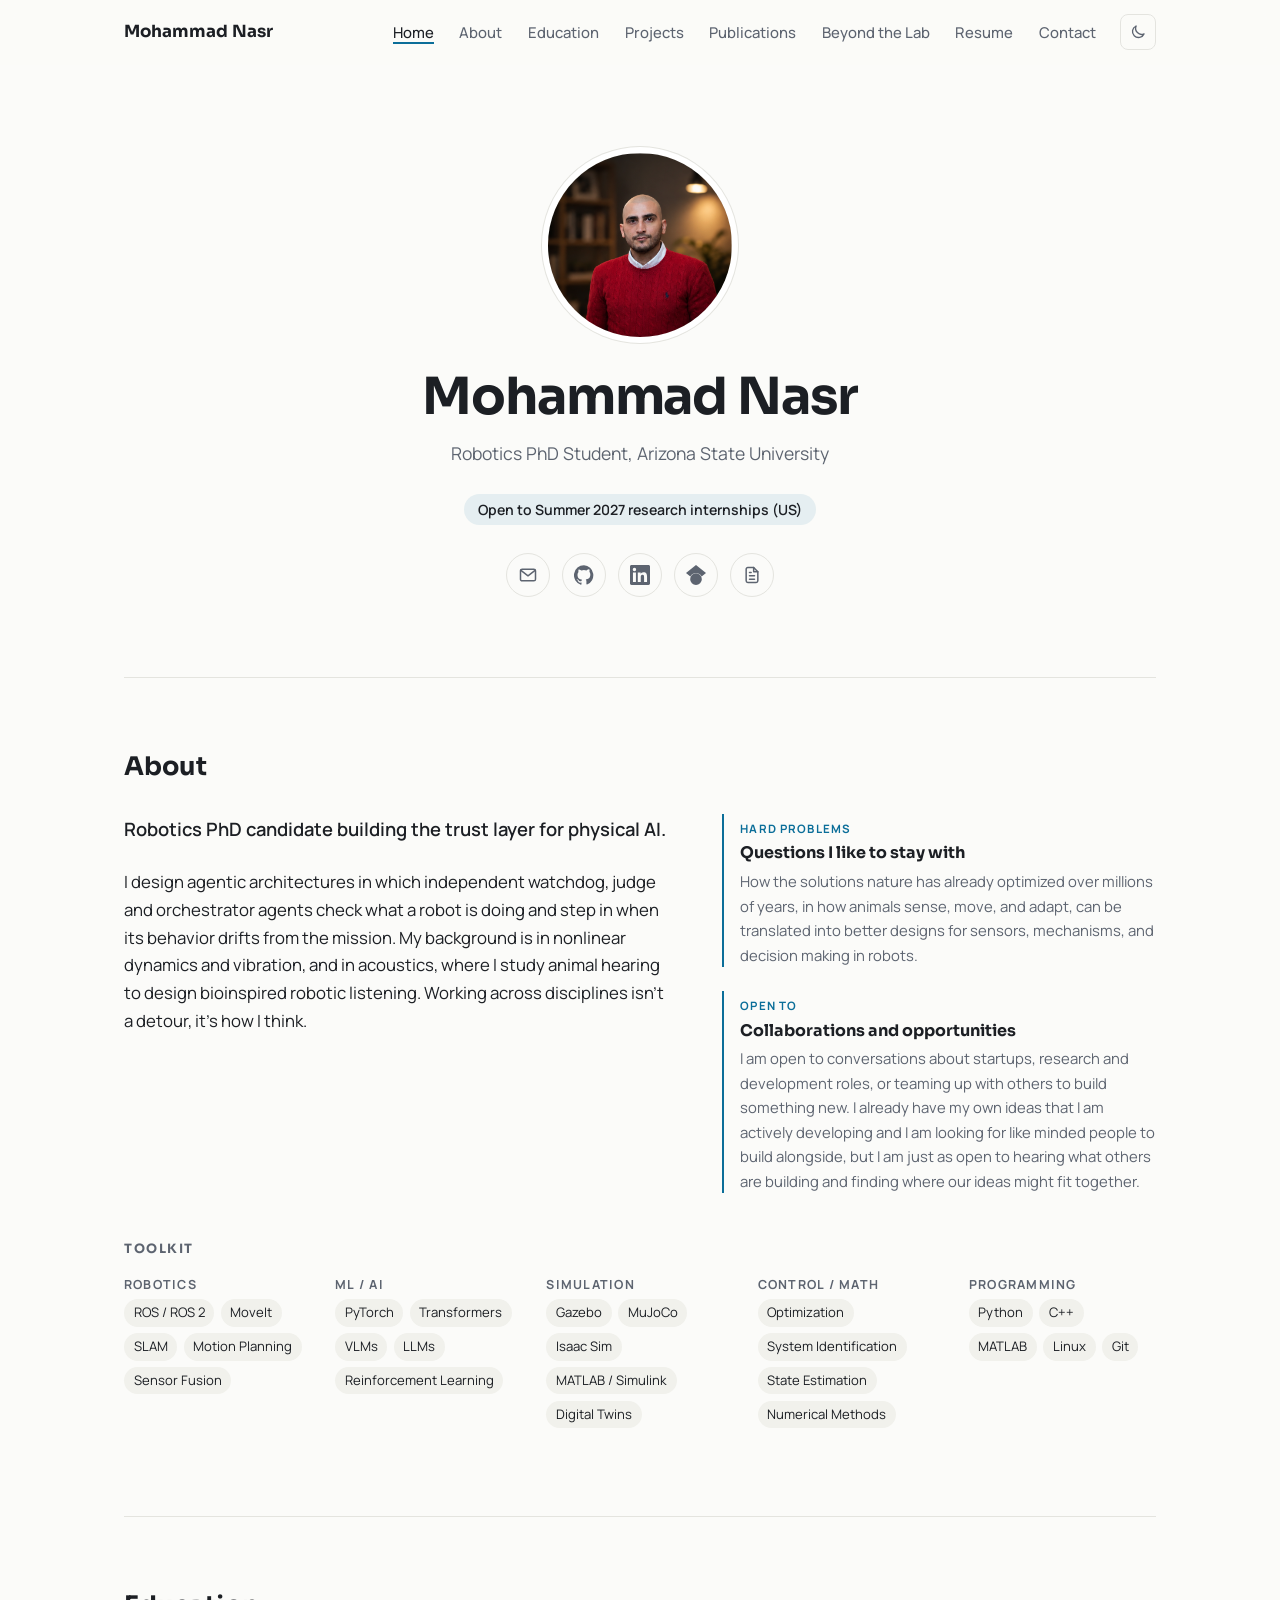
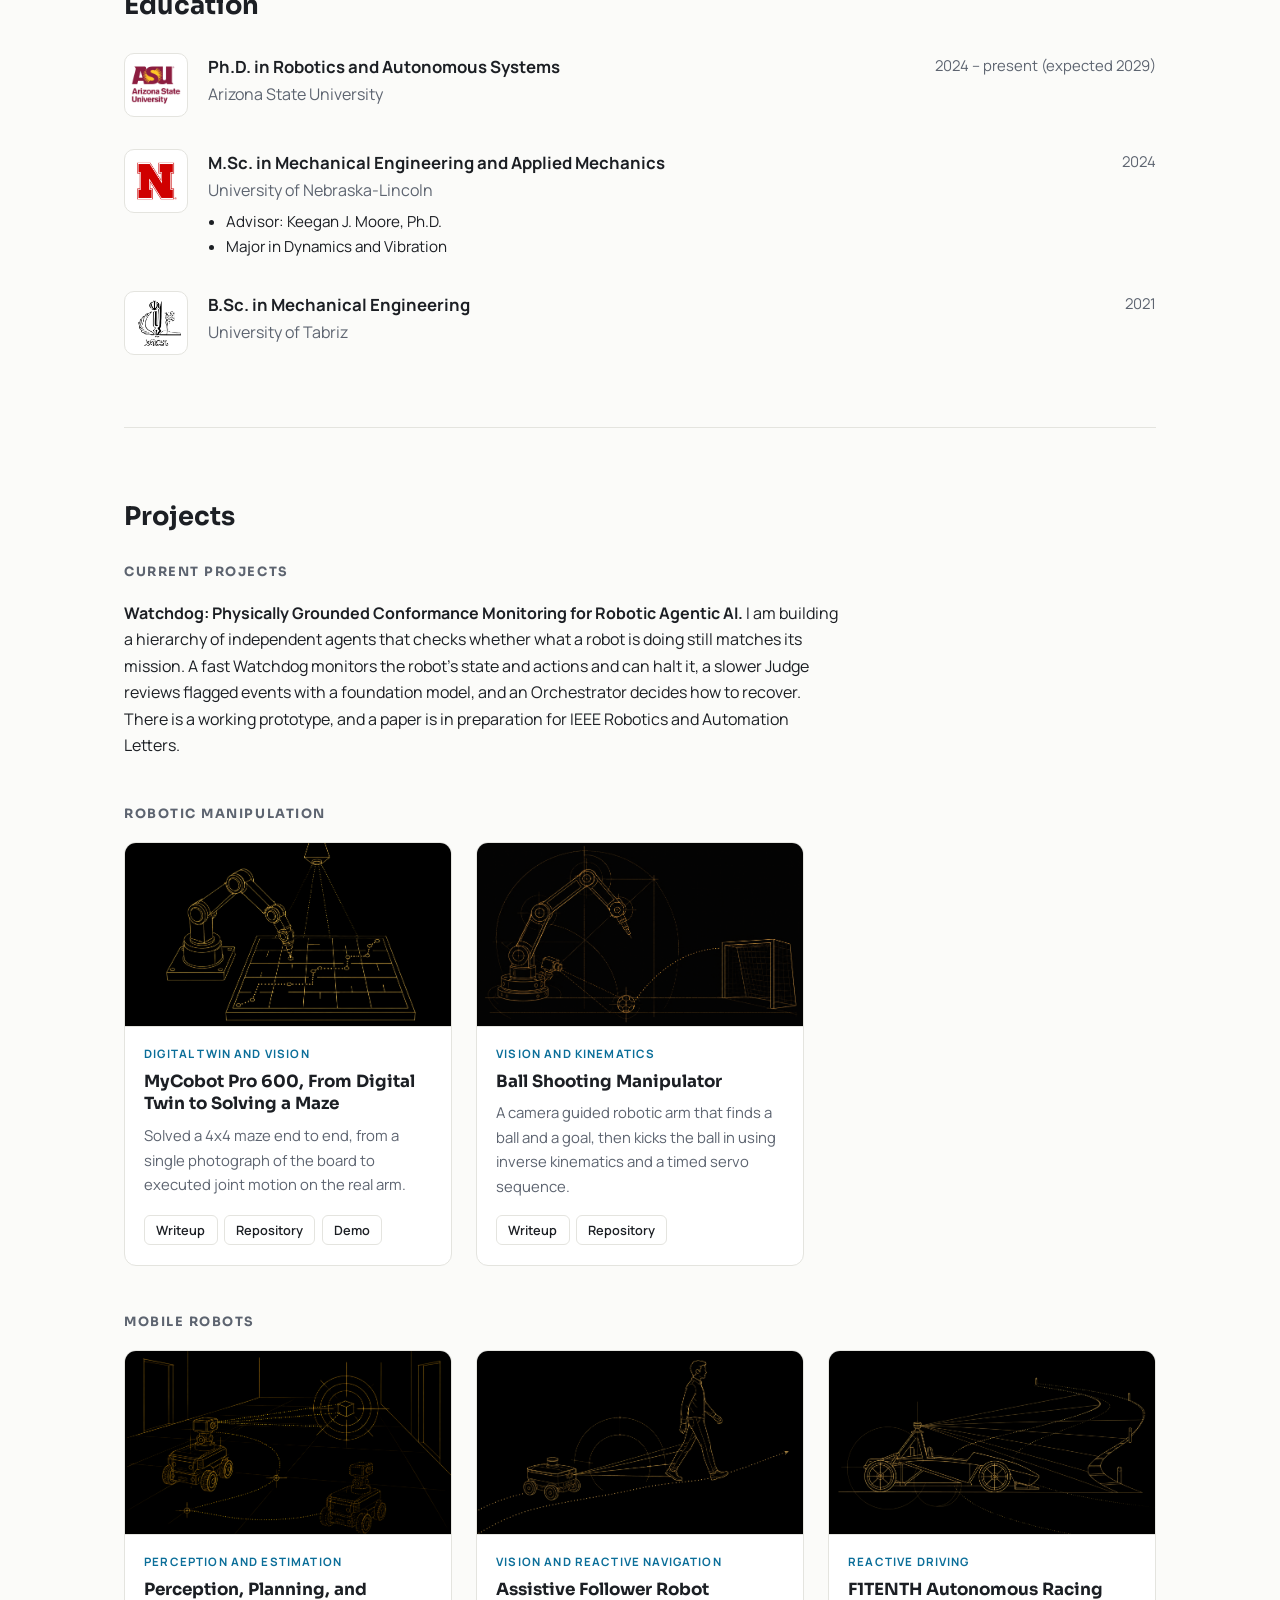
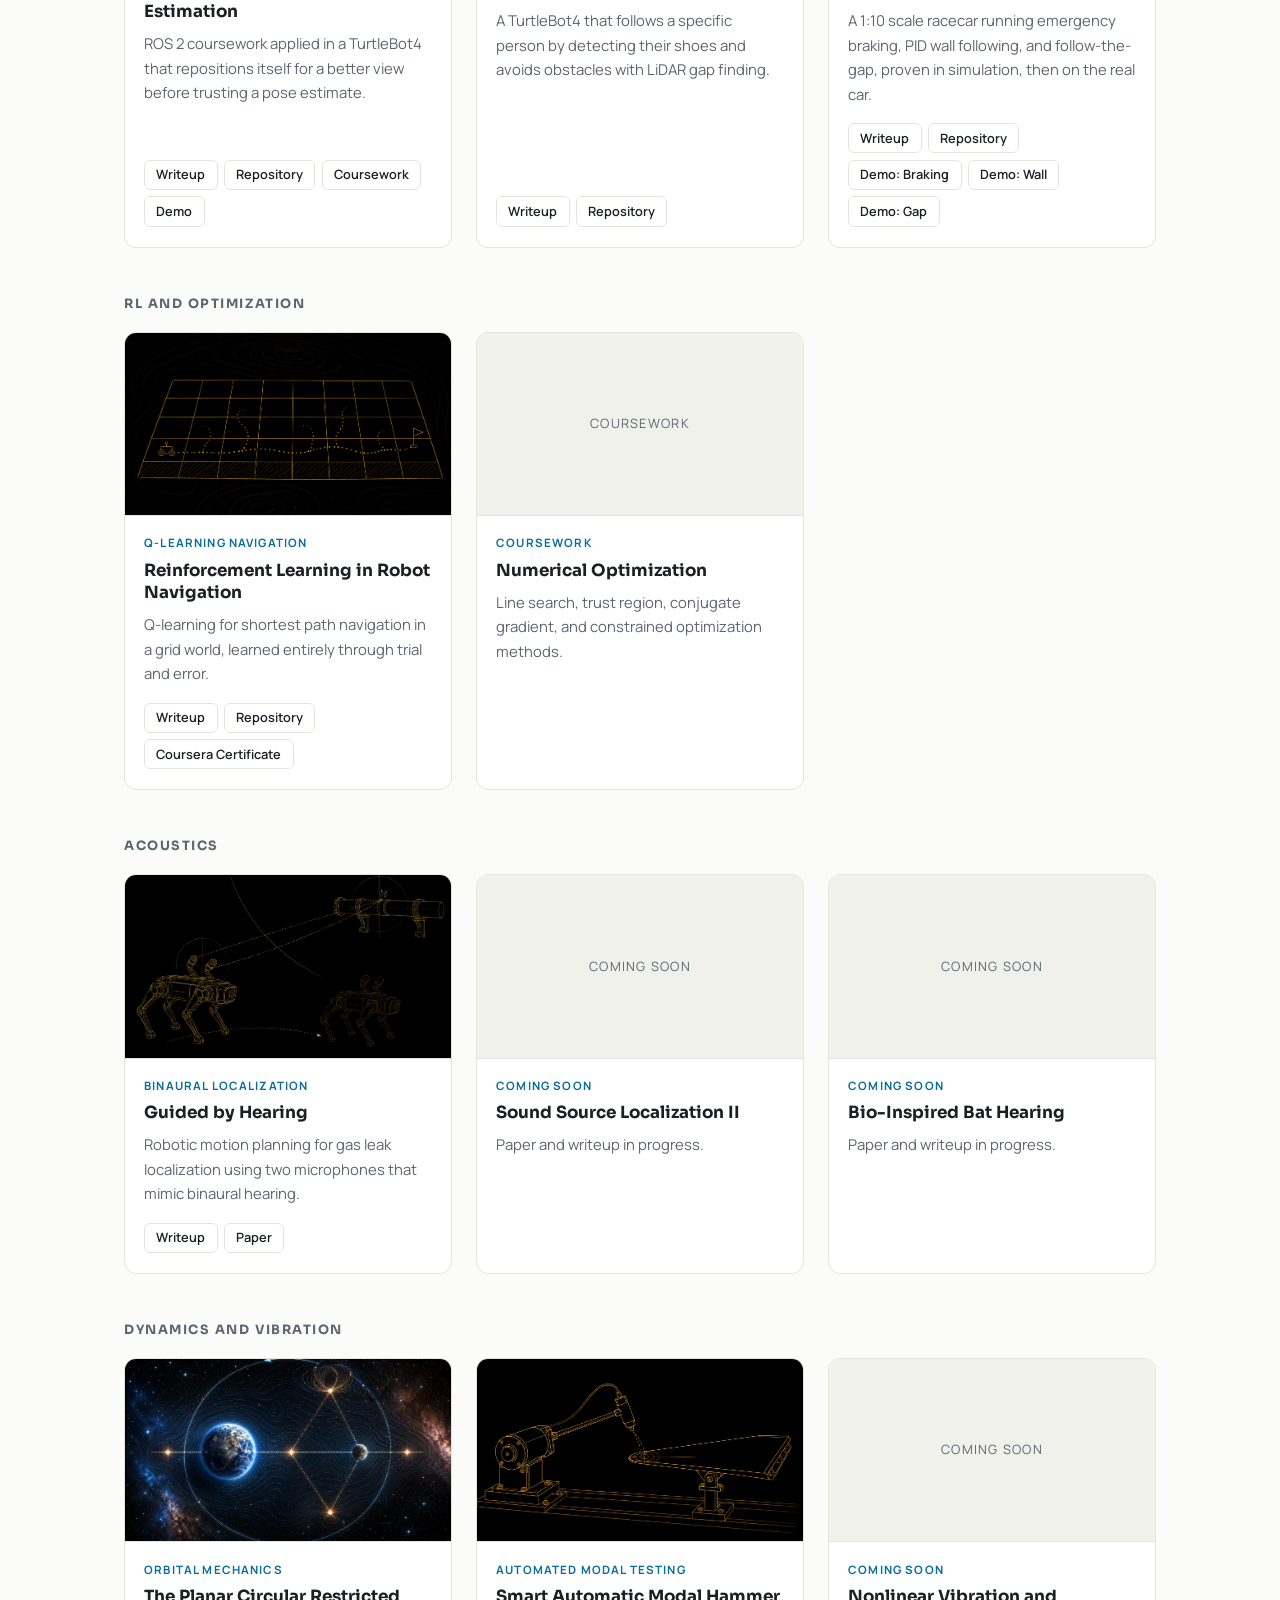
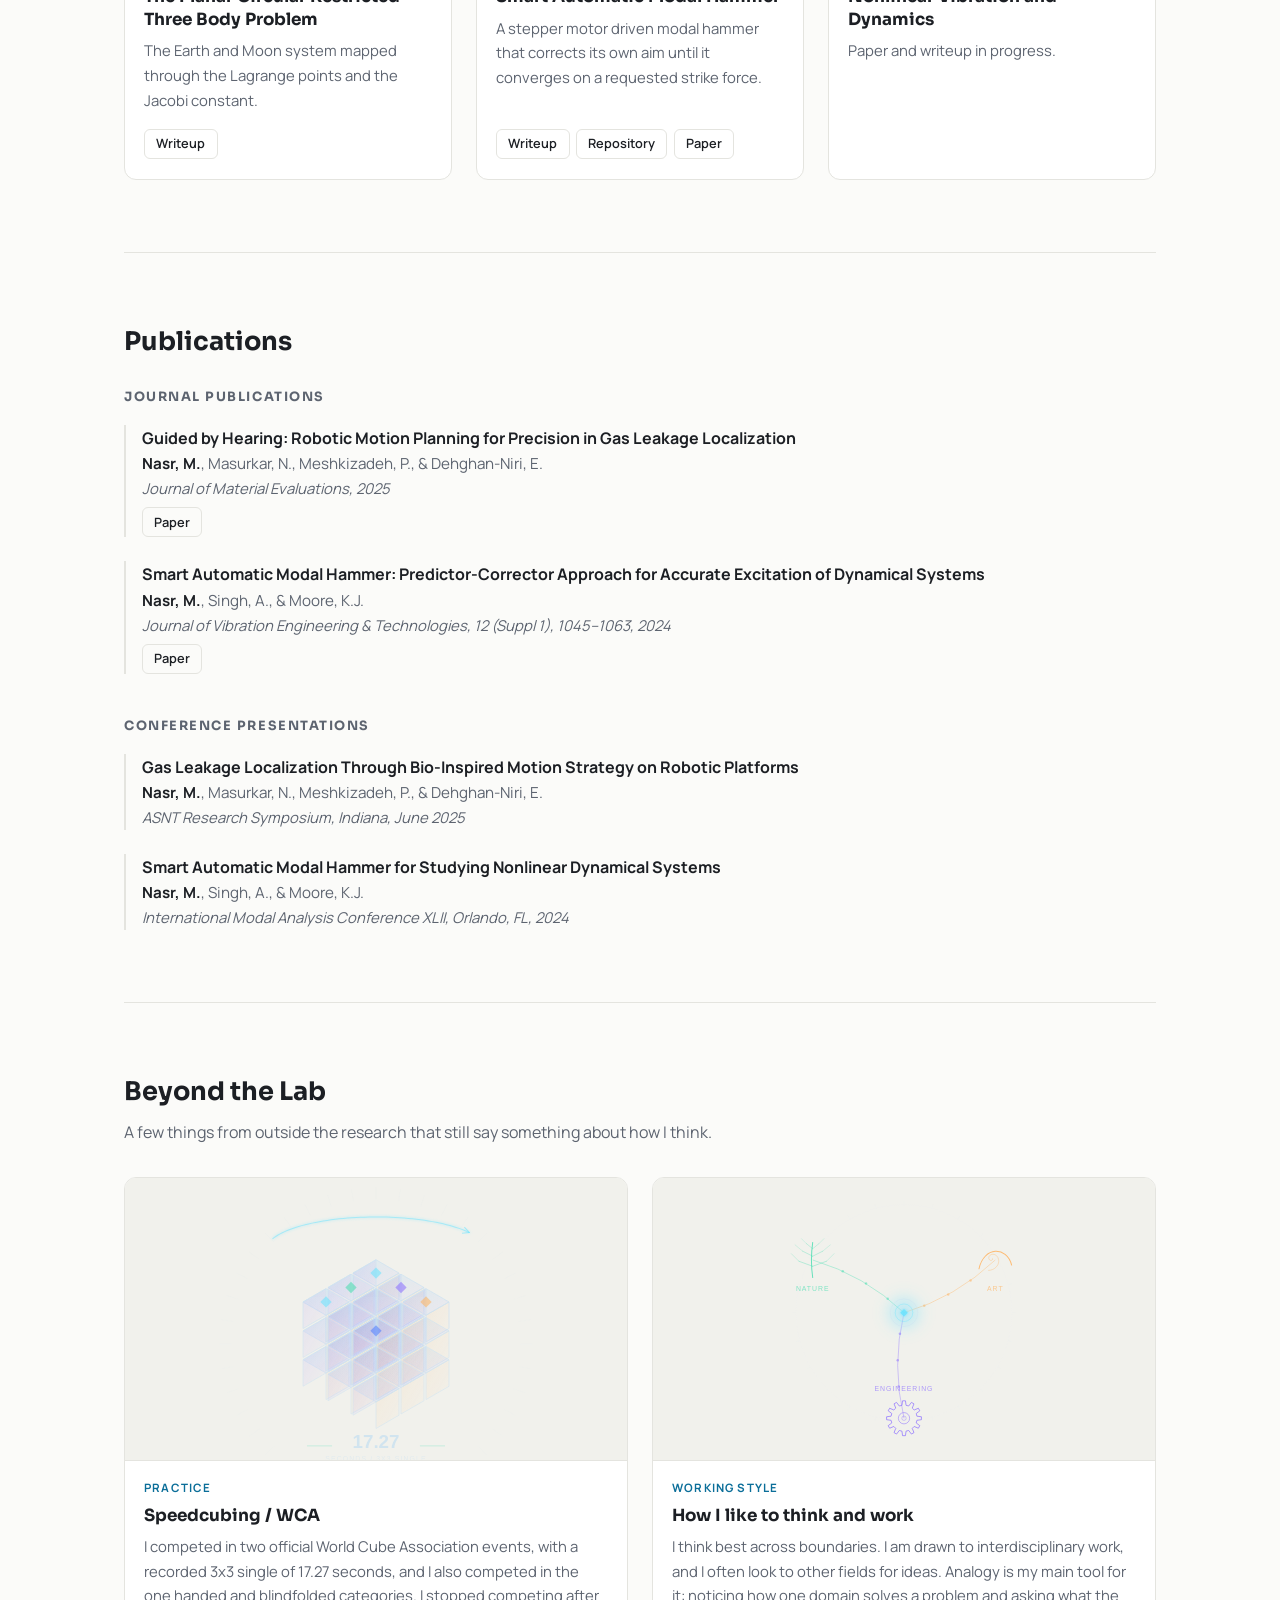
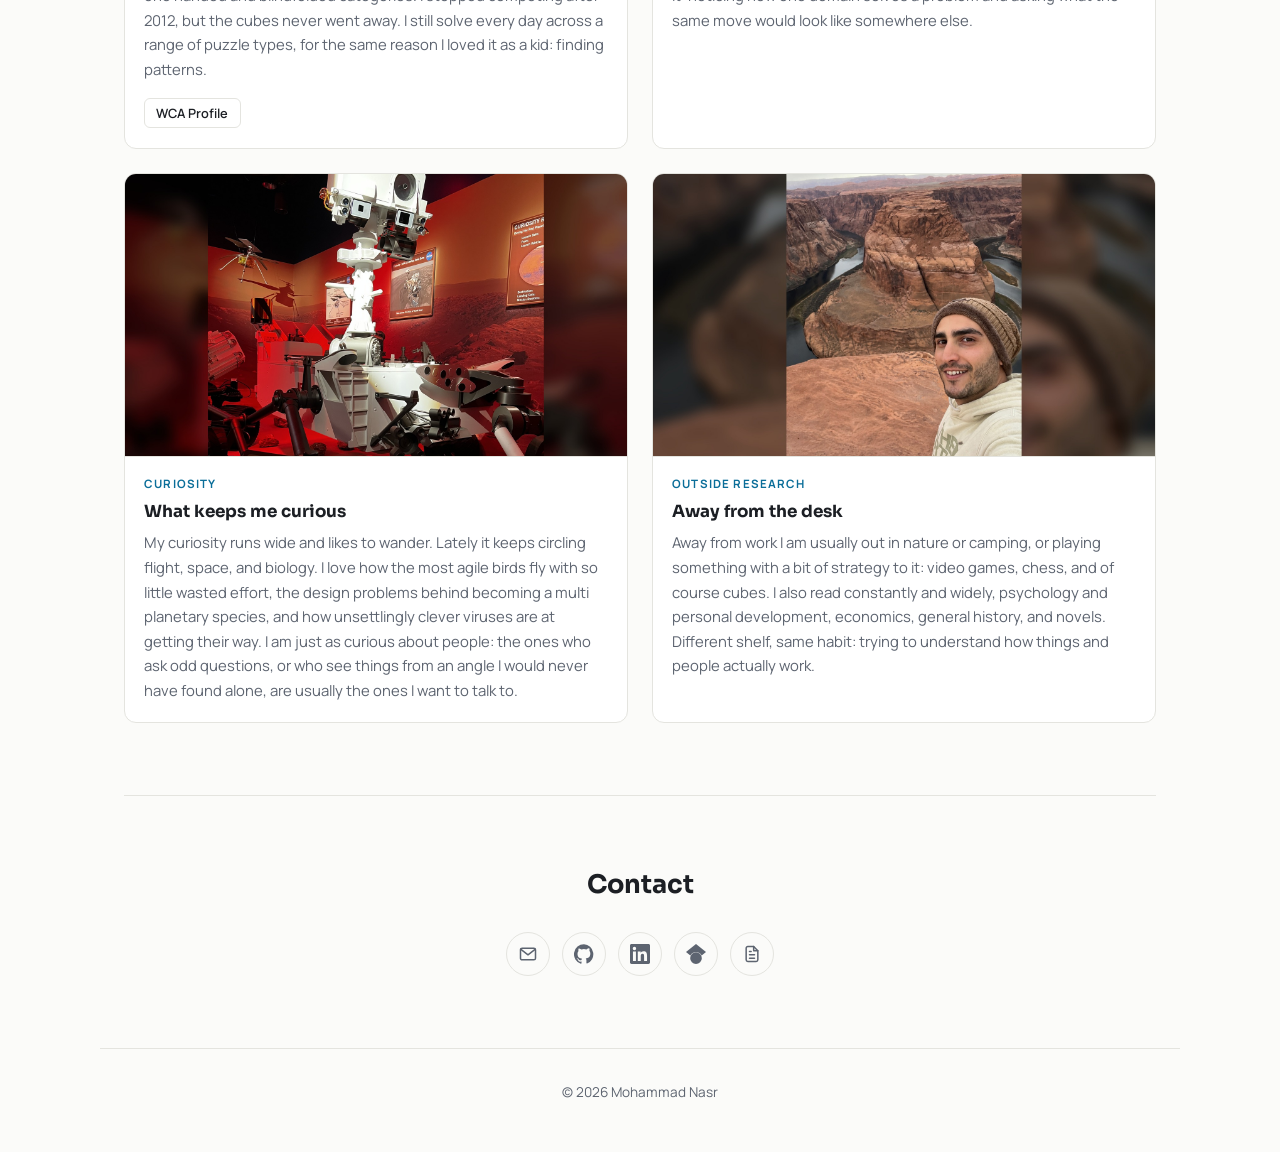
==== commit 82dada13: "Refactor project sections: remove outdated 'Current Projects' section, update navigation links, and " ====
--- a/index.html
+++ b/index.html
@@ -63,7 +63,6 @@
 
         <div class="nav-links" id="nav-links">
           <a href="#home">Home</a>
-          <a href="#current">Current Projects</a>
           <a href="#about">About</a>
           <a href="#education">Education</a>
           <a href="#projects">Projects</a>
@@ -107,23 +106,6 @@
         </ul>
       </section>
 
-      <!-- Current Projects -->
-      <section class="section" id="current">
-        <h2 class="section-title">Current Projects</h2>
-        <article class="card card--feature">
-          <div class="card-media card-media--diagram"><img src="images/writeups/watchdog/architecture.svg" alt="Agent hierarchy: the robot streams state to a fast Watchdog that can halt it, the Watchdog flags events to a slower Judge, and the Judge's verdict goes to an Orchestrator that recovers or replans" loading="lazy" /></div>
-          <div class="card-body">
-            <span class="card-tag">Ongoing PhD Research</span>
-            <h4>Watchdog: Physically Grounded Conformance Monitoring for Robotic Agentic AI</h4>
-            <p>Independent watchdog, judge and orchestrator agents that check whether a robot's behavior still matches its mission, and step in when it drifts.</p>
-            <p class="card-meta">Arizona State University &middot; working prototype &middot; paper in preparation for IEEE RA&#8209;L</p>
-            <div class="link-row">
-              <a class="pill" href="writeups/watchdog.html">Project page</a>
-            </div>
-          </div>
-        </article>
-      </section>
-
       <!-- 2. About -->
       <section class="section" id="about">
         <h2 class="section-title">About</h2>
@@ -217,6 +199,14 @@
       <!-- 4. Projects -->
       <section class="section" id="projects">
         <h2 class="section-title">Projects</h2>
+
+        <div class="project-group">
+          <h3 class="subsection-title">Current Projects</h3>
+          <p class="project-note">
+            <strong>Watchdog: Physically Grounded Conformance Monitoring for Robotic Agentic AI.</strong>
+            I am building a hierarchy of independent agents that checks whether what a robot is doing still matches its mission. A fast Watchdog monitors the robot's state and actions and can halt it, a slower Judge reviews flagged events with a foundation model, and an Orchestrator decides how to recover. There is a working prototype, and a paper is in preparation for IEEE Robotics and Automation Letters.
+          </p>
+        </div>
 
         <div class="project-group">
           <h3 class="subsection-title">Robotic Manipulation</h3>
--- a/assets/css/home.css
+++ b/assets/css/home.css
@@ -536,37 +536,9 @@
   text-decoration: none;
 }
 
-/* Current project: one wide card, diagram on a black panel in both themes. */
-.card--feature {
-  flex-direction: row;
-}
-
-.card--feature .card-media {
-  flex: 0 0 55%;
-  border-bottom: 0;
-  border-right: 1px solid var(--rule);
-}
-
-.card-media--diagram {
-  aspect-ratio: 16 / 10;
-  background: #000000;
-}
-
-.card-media--diagram img {
-  object-fit: contain;
-}
-
-.card--feature .card-body {
-  justify-content: center;
-  padding: 1.6rem 1.8rem;
-}
-
-.card--feature h4 {
-  font-size: 1.25rem;
-}
-
-.card .card-meta {
-  font-size: 0.85rem;
+.project-note {
+  margin: 0;
+  max-width: 72ch;
 }
 
 .home-availability {
@@ -697,17 +669,6 @@
   .toolkit {
     grid-template-columns: 1fr;
   }
-  .card--feature {
-    flex-direction: column;
-  }
-  .card--feature .card-media {
-    flex-basis: auto;
-    border-right: 0;
-    border-bottom: 1px solid var(--rule);
-  }
-  .card--feature .card-body {
-    padding: 1.1rem 1.2rem 1.25rem;
-  }
   .edu-item {
     grid-template-columns: 48px minmax(0, 1fr);
   }
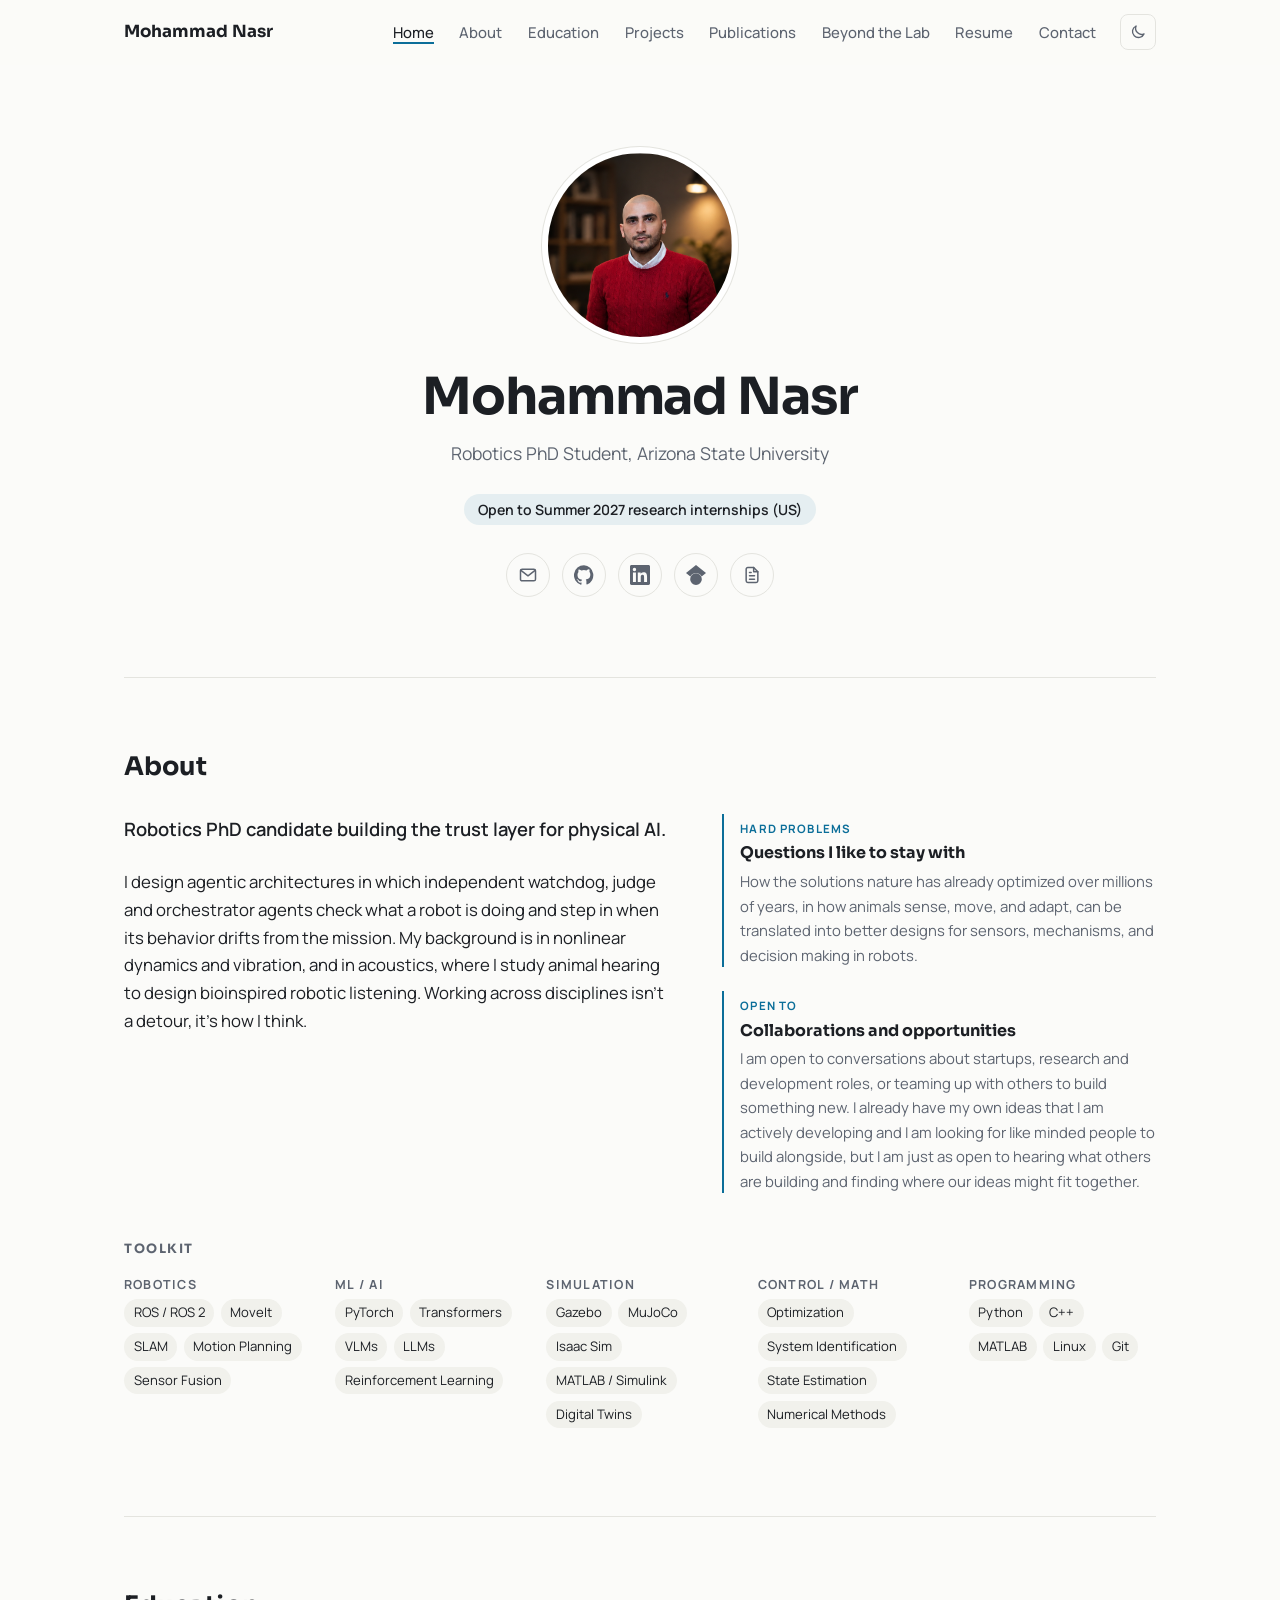
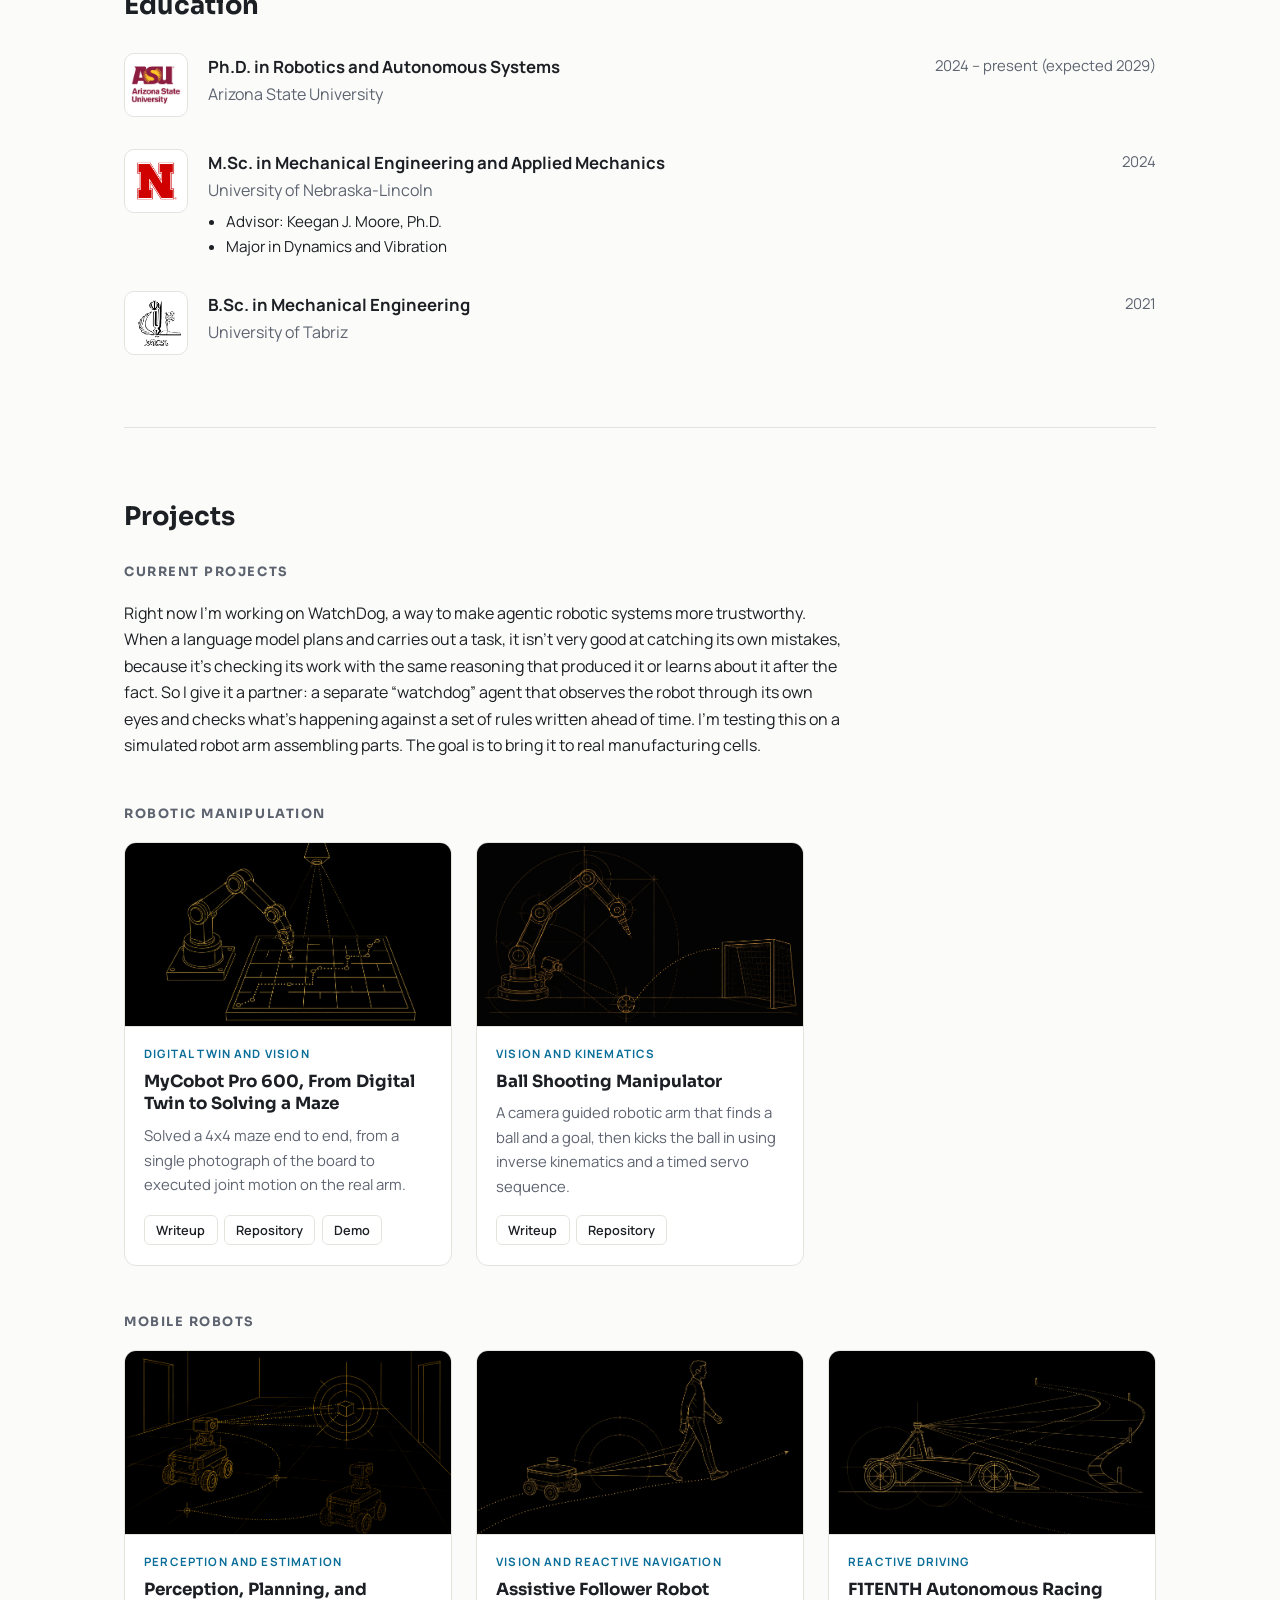
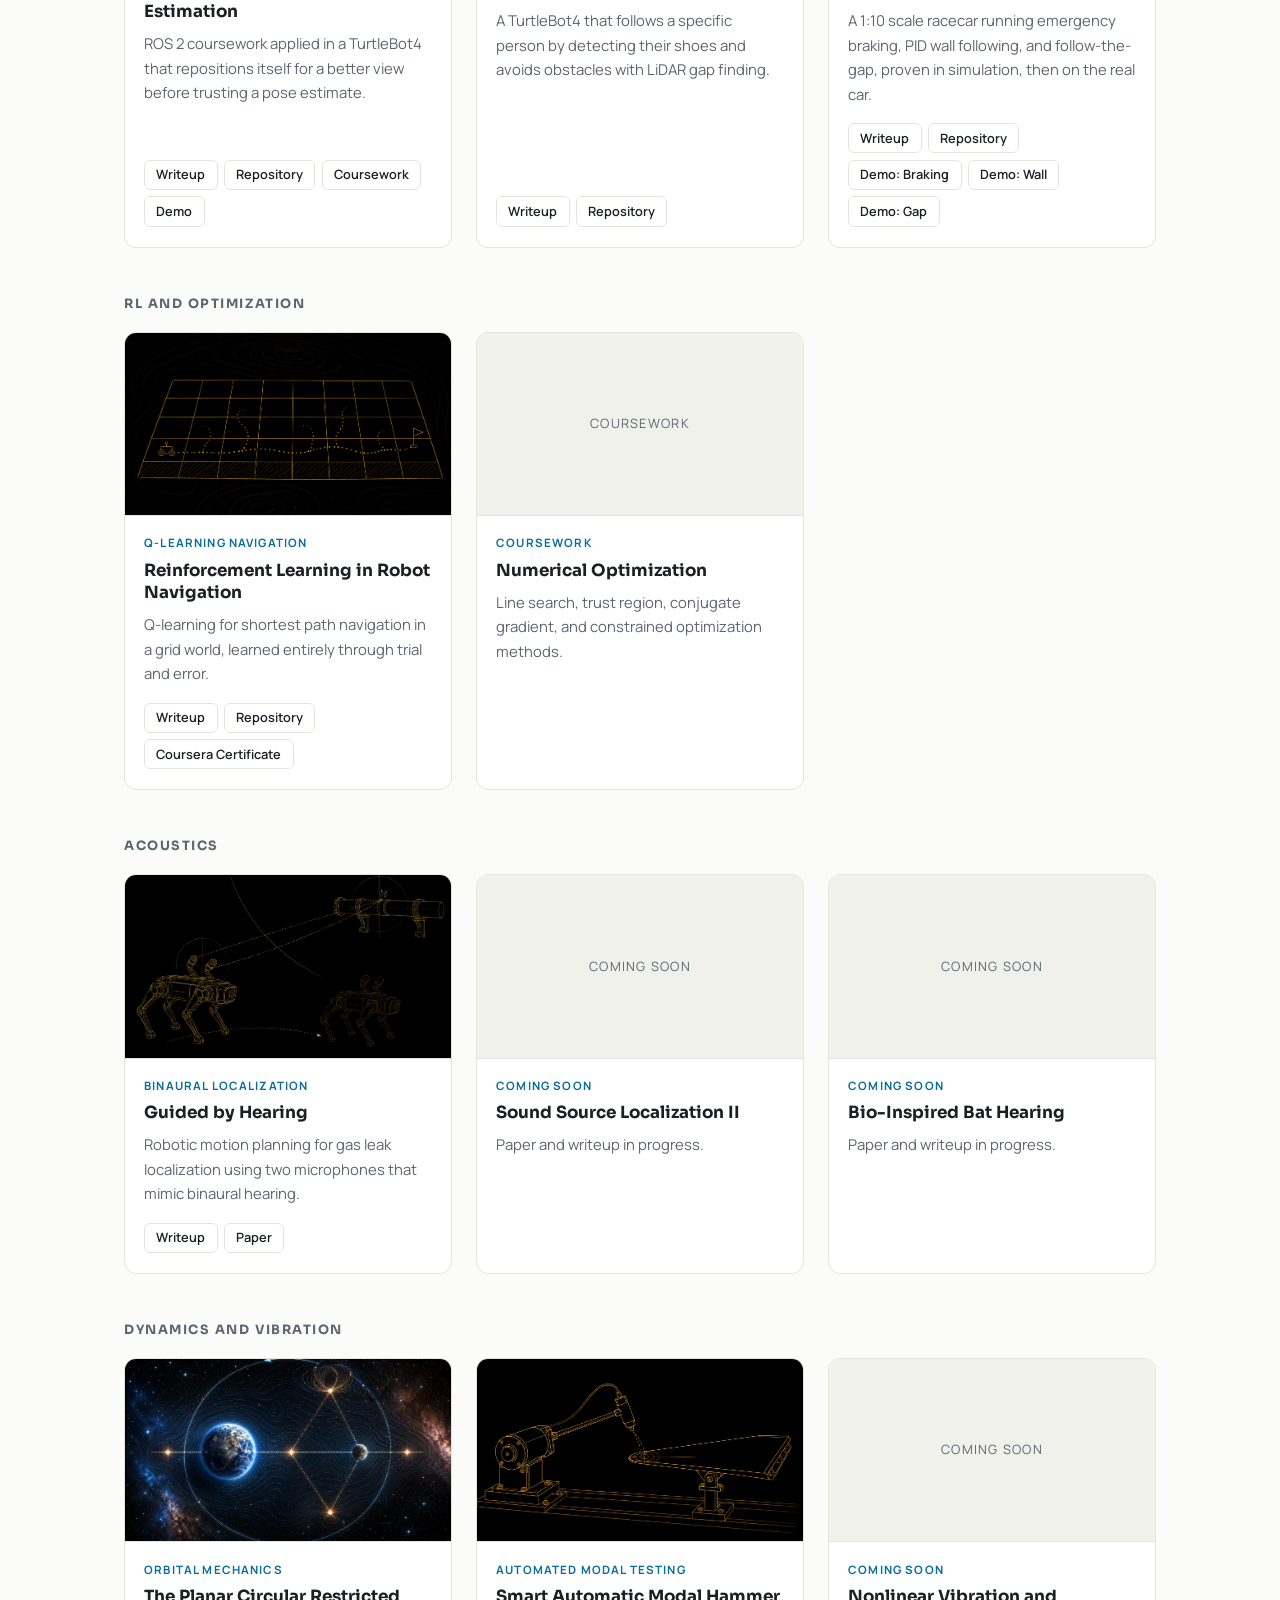
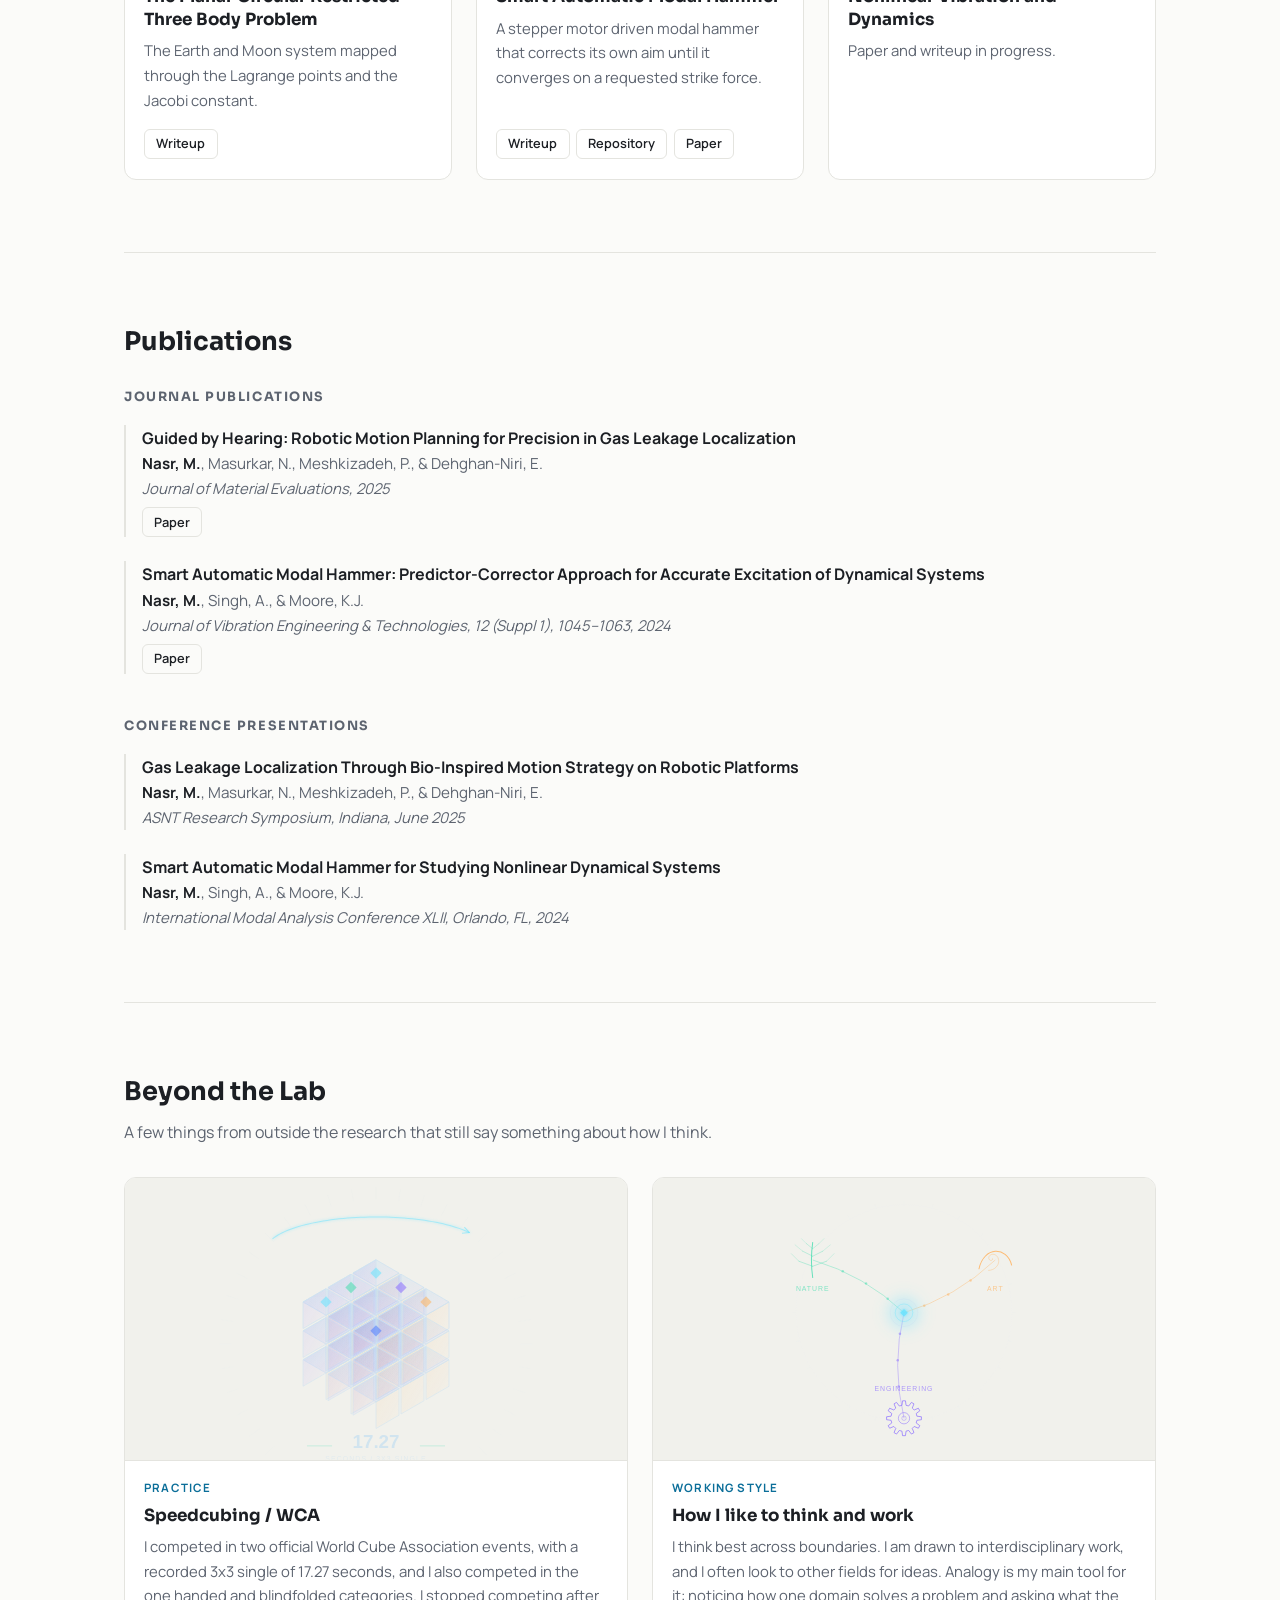
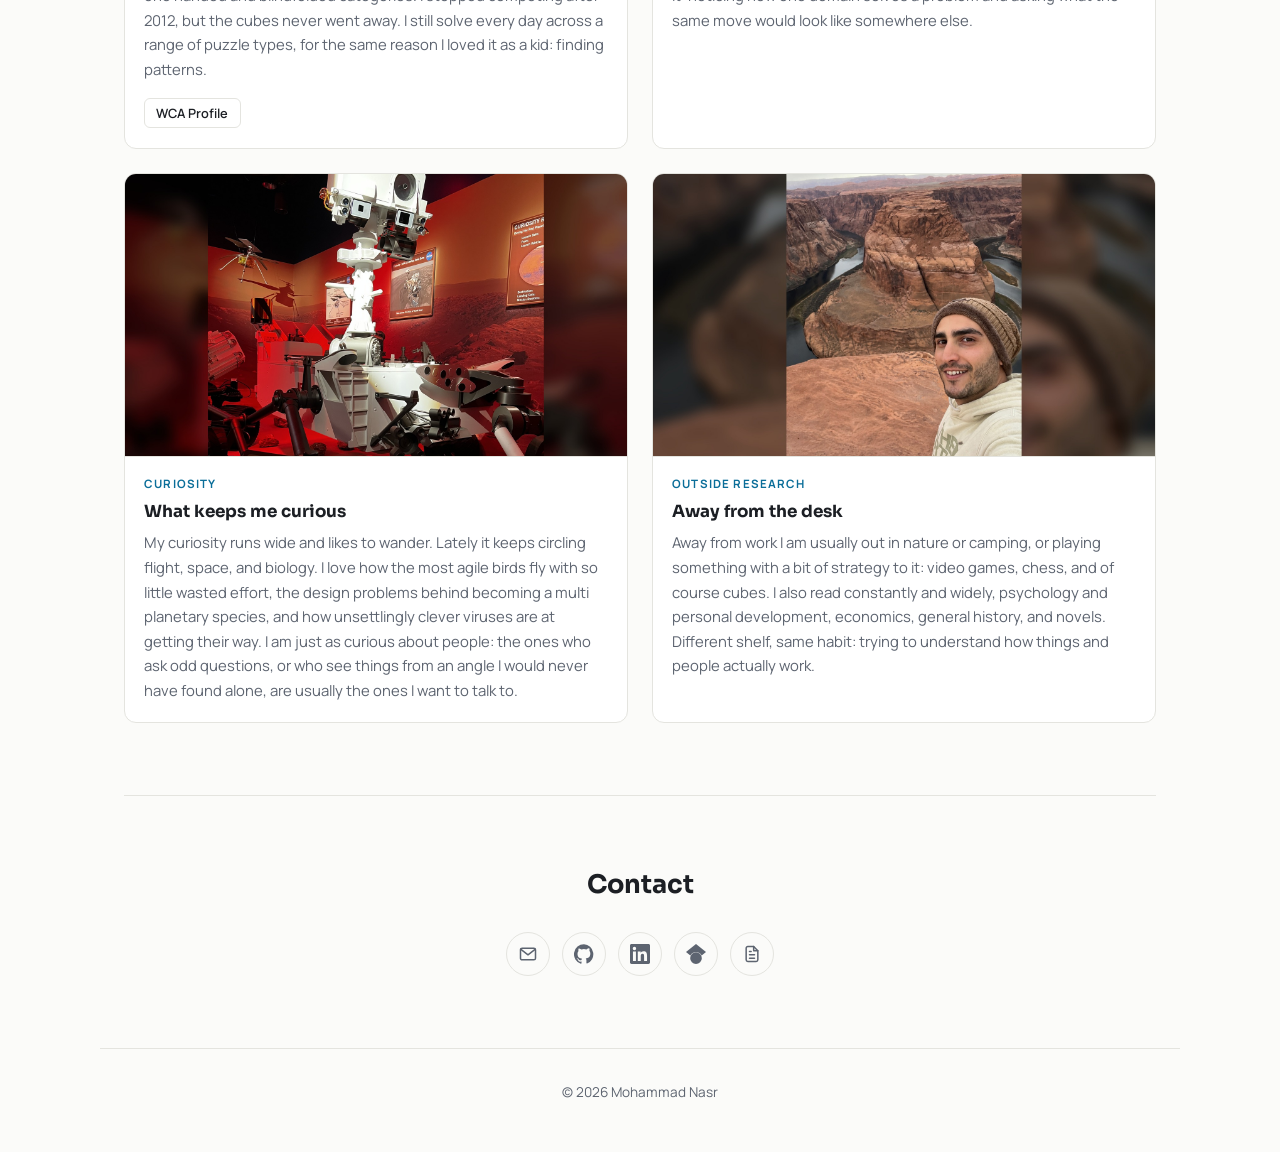
==== commit b989bbd9: "Add new resume PDF and update links in index.html; remove outdated CV reference" ====
--- a/index.html
+++ b/index.html
@@ -68,7 +68,7 @@
           <a href="#projects">Projects</a>
           <a href="#publications">Publications</a>
           <a href="#beyond">Beyond the Lab</a>
-          <a href="docs/mohammad-nasr-cv.pdf" target="_blank" rel="noopener">Resume</a>
+          <a href="docs/Mohammad_Nasr_Resume.pdf" target="_blank" rel="noopener">Resume</a>
           <a href="#contact">Contact</a>
         </div>
 
@@ -102,7 +102,7 @@
           <li><a href="https://github.com/mohammadnsr1" target="_blank" rel="noopener" aria-label="GitHub" title="GitHub"><svg aria-hidden="true"><use href="#i-github" /></svg></a></li>
           <li><a href="https://www.linkedin.com/in/mohammad-nasr-359a68147/" target="_blank" rel="noopener" aria-label="LinkedIn" title="LinkedIn"><svg aria-hidden="true"><use href="#i-linkedin" /></svg></a></li>
           <li><a href="https://scholar.google.com/citations?user=4rzGs6wAAAAJ" target="_blank" rel="noopener" aria-label="Google Scholar" title="Google Scholar"><svg aria-hidden="true"><use href="#i-scholar" /></svg></a></li>
-          <li><a href="docs/mohammad-nasr-cv.pdf" target="_blank" rel="noopener" aria-label="Resume (PDF)" title="Resume (PDF)"><svg aria-hidden="true"><use href="#i-cv" /></svg></a></li>
+          <li><a href="docs/Mohammad_Nasr_Resume.pdf" target="_blank" rel="noopener" aria-label="Resume (PDF)" title="Resume (PDF)"><svg aria-hidden="true"><use href="#i-cv" /></svg></a></li>
         </ul>
       </section>
 
@@ -203,8 +203,7 @@
         <div class="project-group">
           <h3 class="subsection-title">Current Projects</h3>
           <p class="project-note">
-            <strong>Watchdog: Physically Grounded Conformance Monitoring for Robotic Agentic AI.</strong>
-            I am building a hierarchy of independent agents that checks whether what a robot is doing still matches its mission. A fast Watchdog monitors the robot's state and actions and can halt it, a slower Judge reviews flagged events with a foundation model, and an Orchestrator decides how to recover. There is a working prototype, and a paper is in preparation for IEEE Robotics and Automation Letters.
+            Right now I’m working on WatchDog, a way to make agentic robotic systems more trustworthy. When a language model plans and carries out a task, it isn’t very good at catching its own mistakes, because it’s checking its work with the same reasoning that produced it or learns about it after the fact. So I give it a partner: a separate “watchdog” agent that observes the robot through its own eyes and checks what’s happening against a set of rules written ahead of time. I’m testing this on a simulated robot arm assembling parts. The goal is to bring it to real manufacturing cells.
           </p>
         </div>
 
@@ -471,7 +470,7 @@
           <li><a href="https://github.com/mohammadnsr1" target="_blank" rel="noopener" aria-label="GitHub" title="GitHub"><svg aria-hidden="true"><use href="#i-github" /></svg></a></li>
           <li><a href="https://www.linkedin.com/in/mohammad-nasr-359a68147/" target="_blank" rel="noopener" aria-label="LinkedIn" title="LinkedIn"><svg aria-hidden="true"><use href="#i-linkedin" /></svg></a></li>
           <li><a href="https://scholar.google.com/citations?user=4rzGs6wAAAAJ" target="_blank" rel="noopener" aria-label="Google Scholar" title="Google Scholar"><svg aria-hidden="true"><use href="#i-scholar" /></svg></a></li>
-          <li><a href="docs/mohammad-nasr-cv.pdf" target="_blank" rel="noopener" aria-label="Resume (PDF)" title="Resume (PDF)"><svg aria-hidden="true"><use href="#i-cv" /></svg></a></li>
+          <li><a href="docs/Mohammad_Nasr_Resume.pdf" target="_blank" rel="noopener" aria-label="Resume (PDF)" title="Resume (PDF)"><svg aria-hidden="true"><use href="#i-cv" /></svg></a></li>
         </ul>
       </section>
     </main>
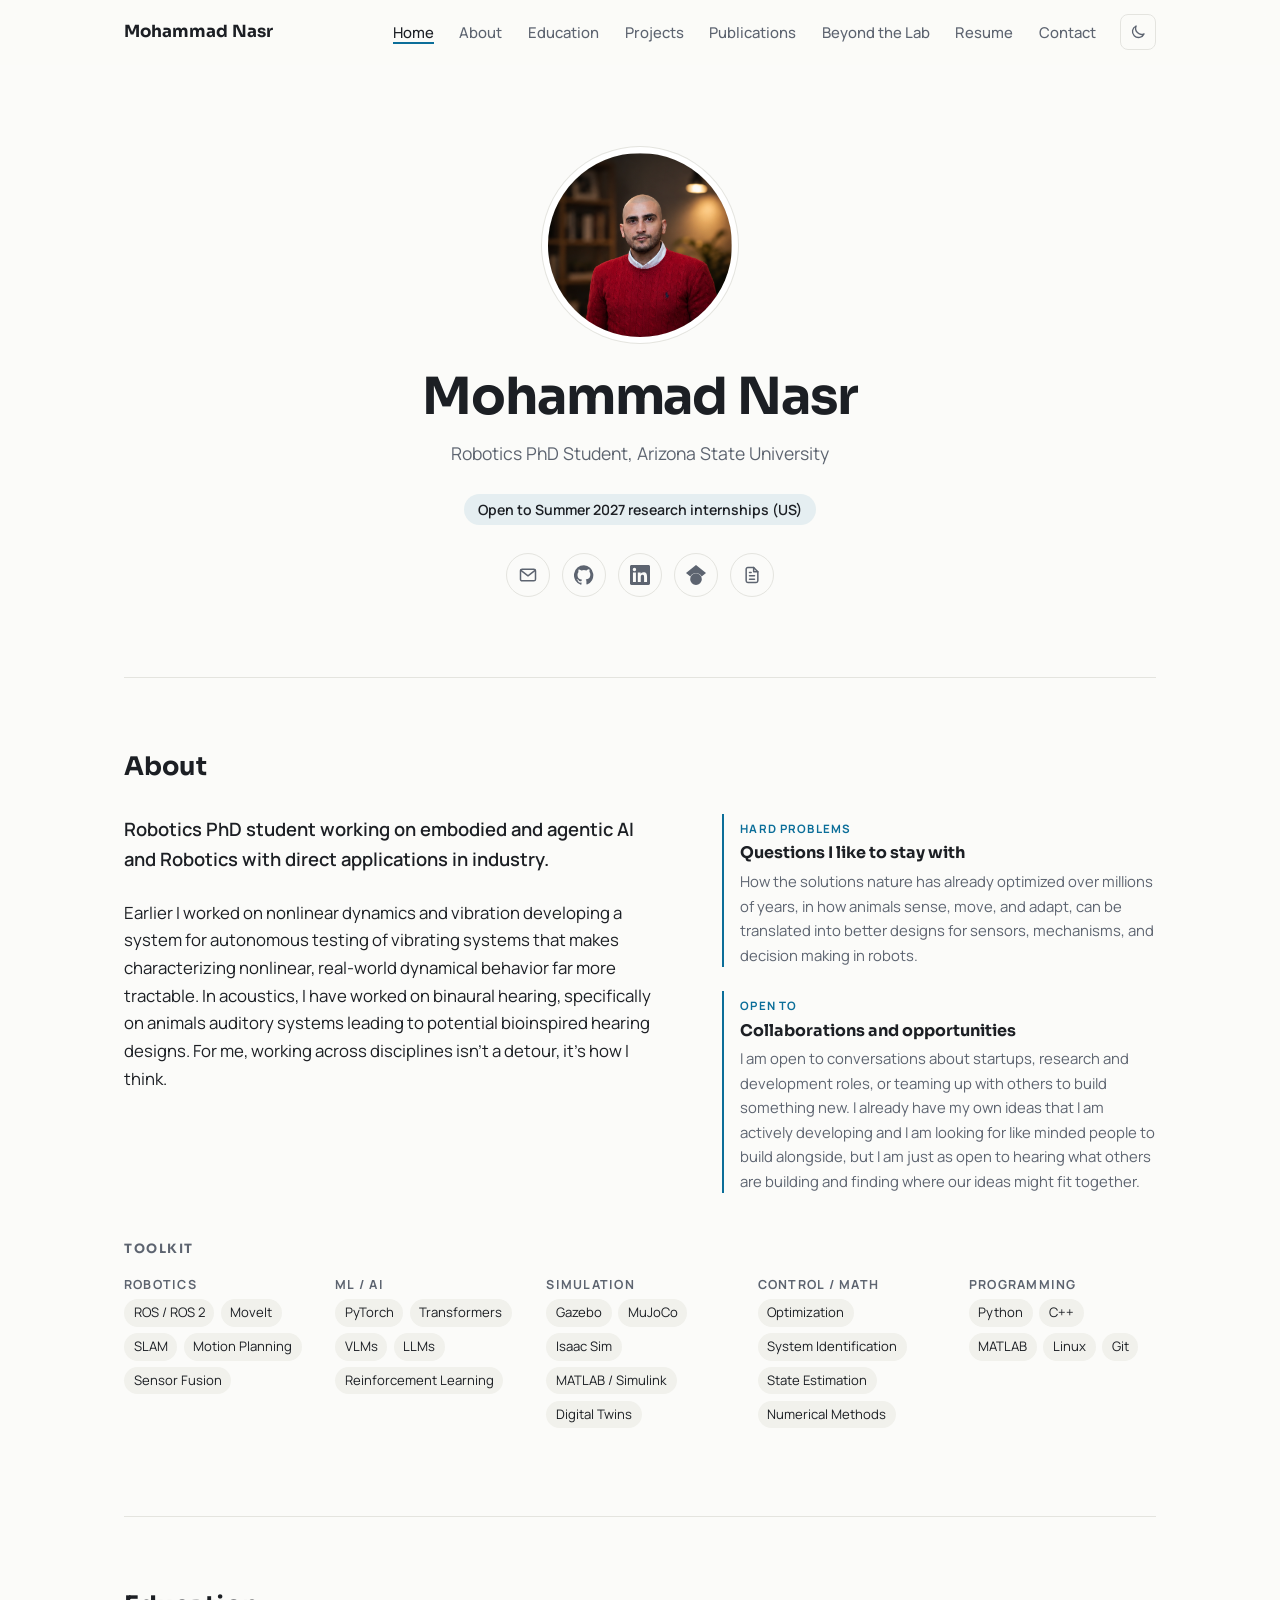
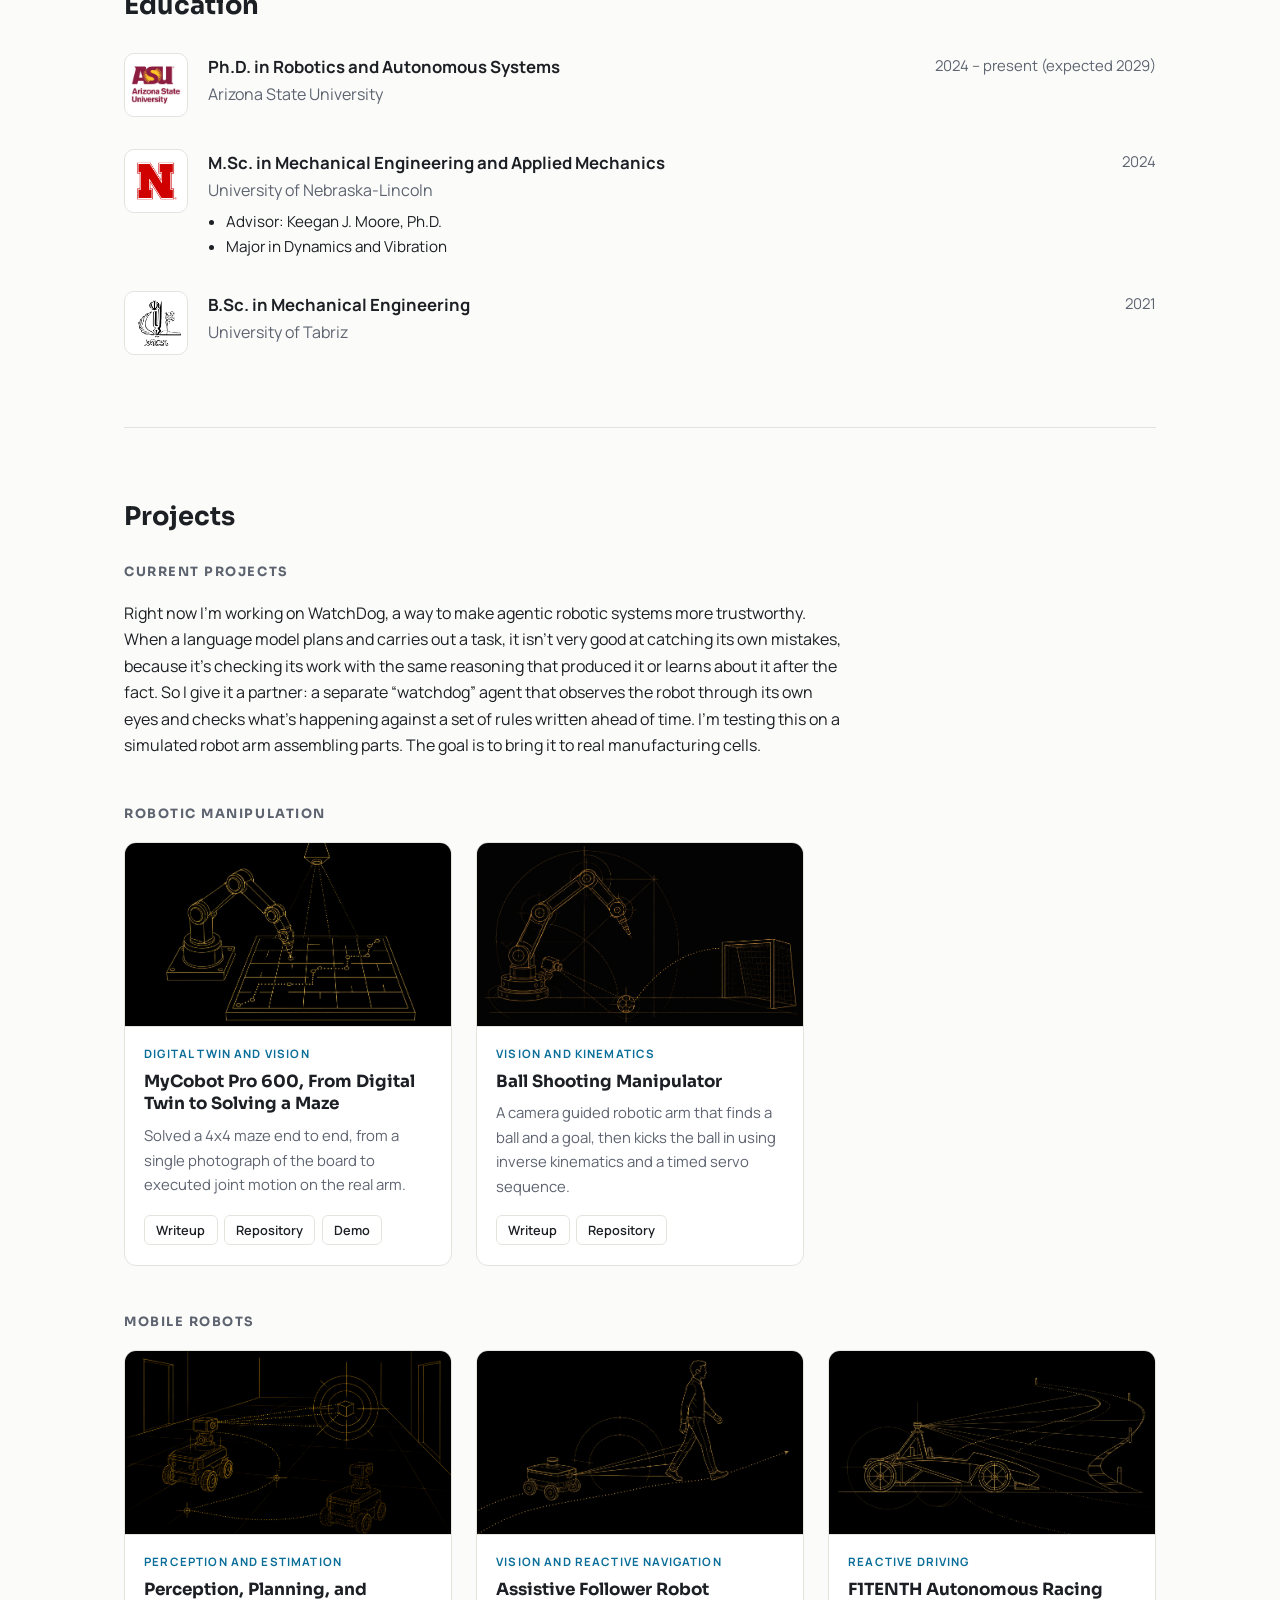
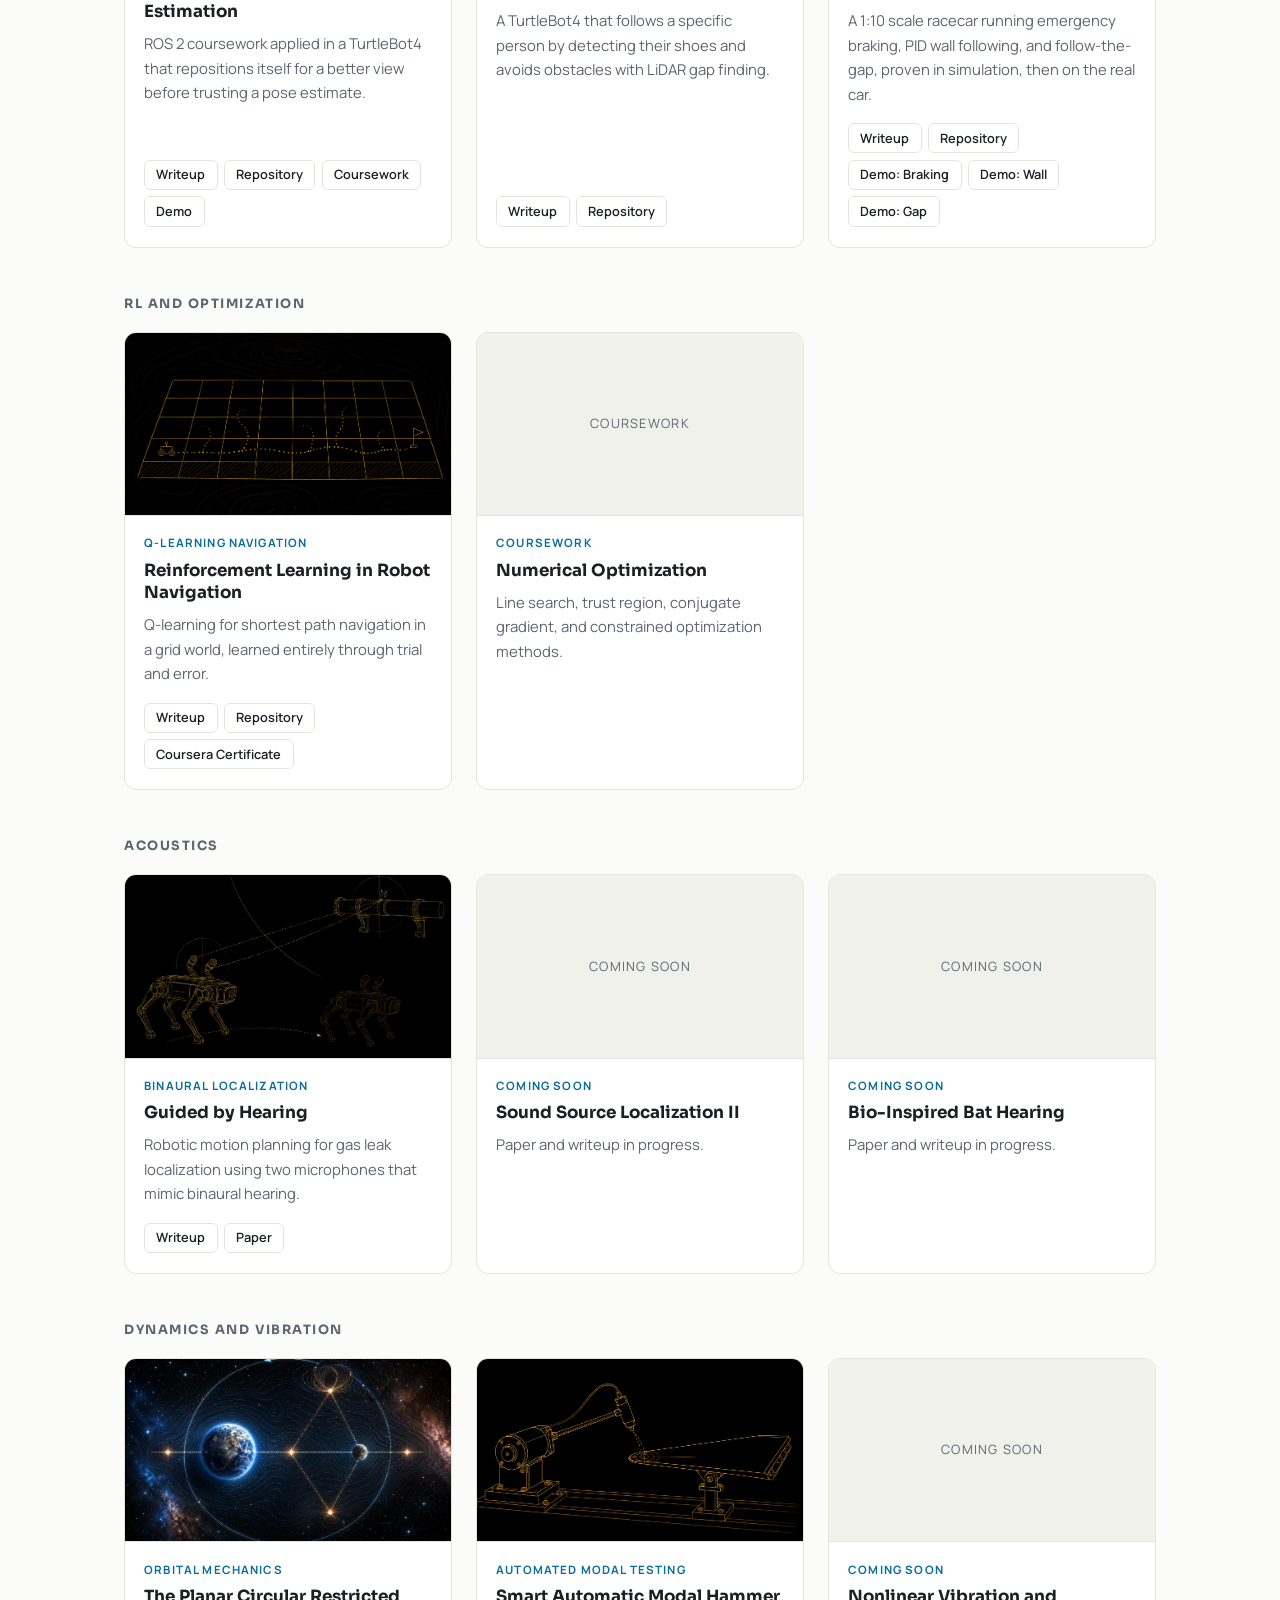
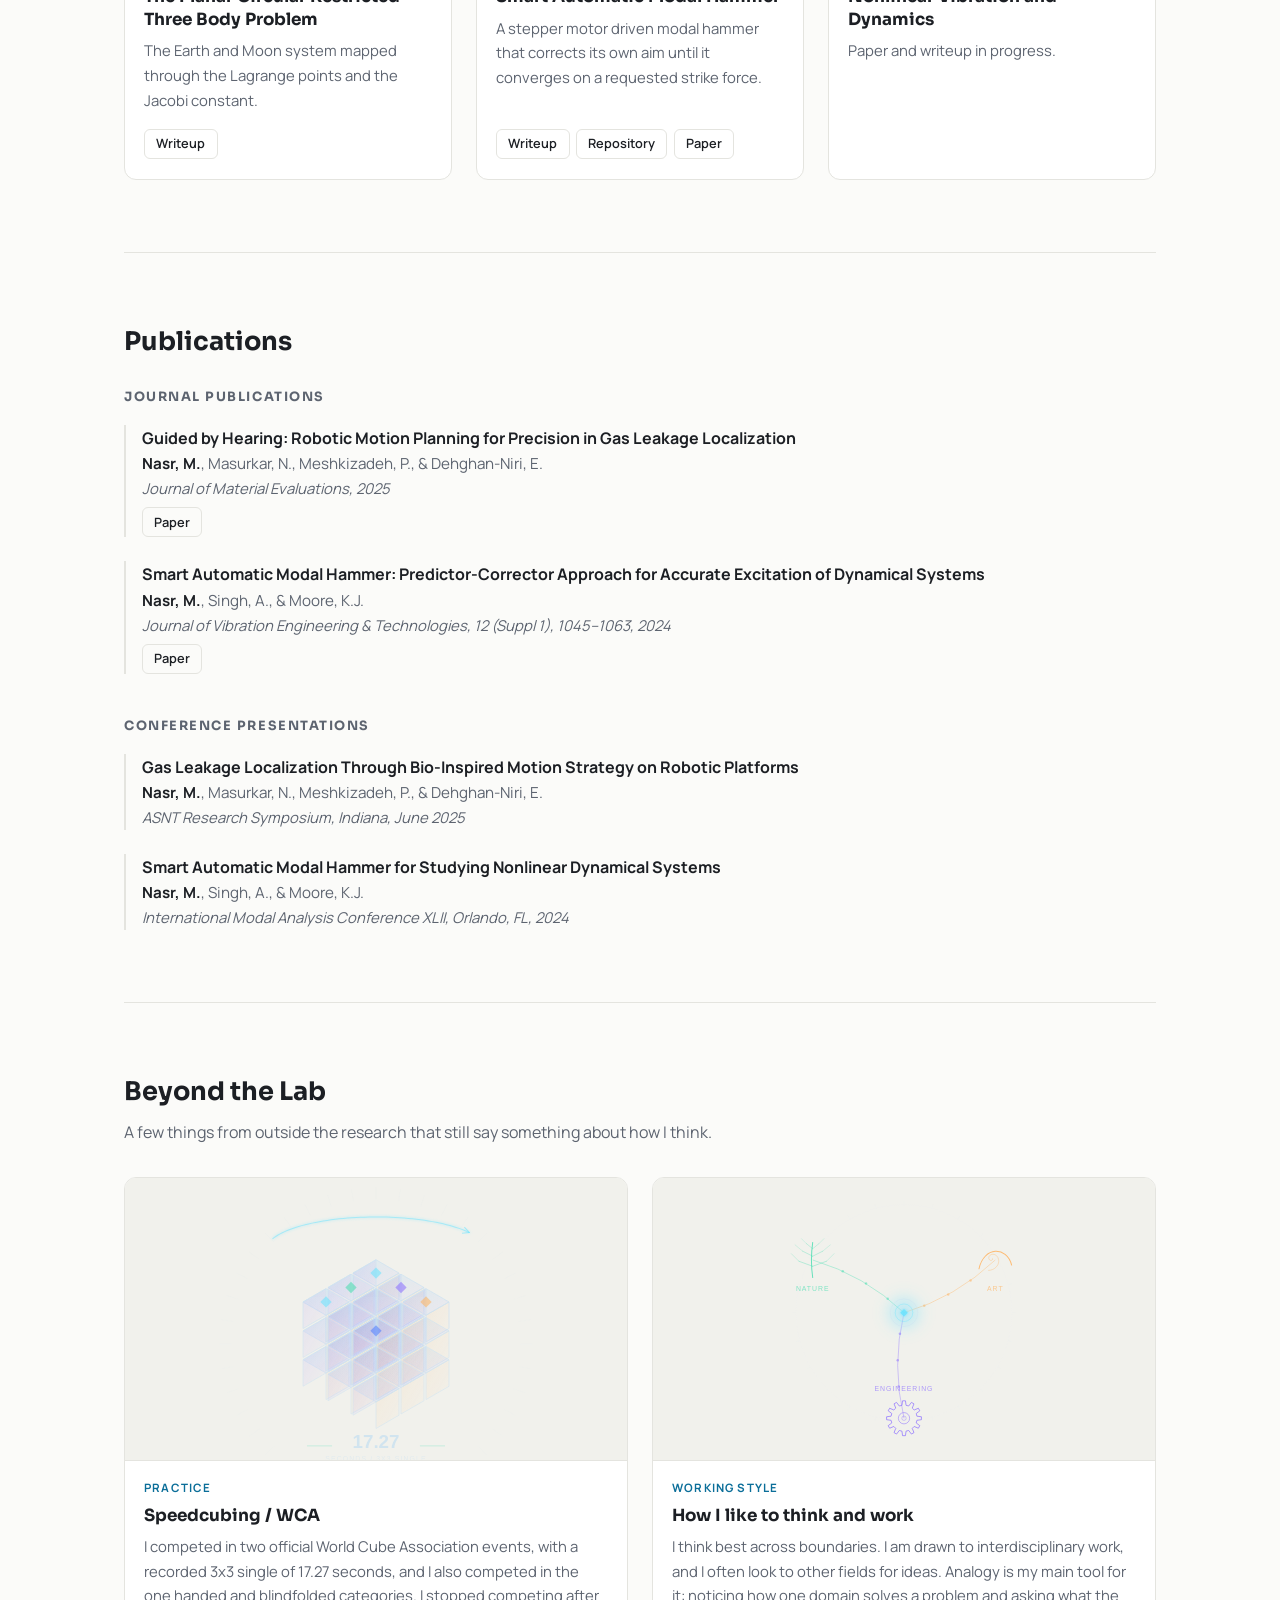
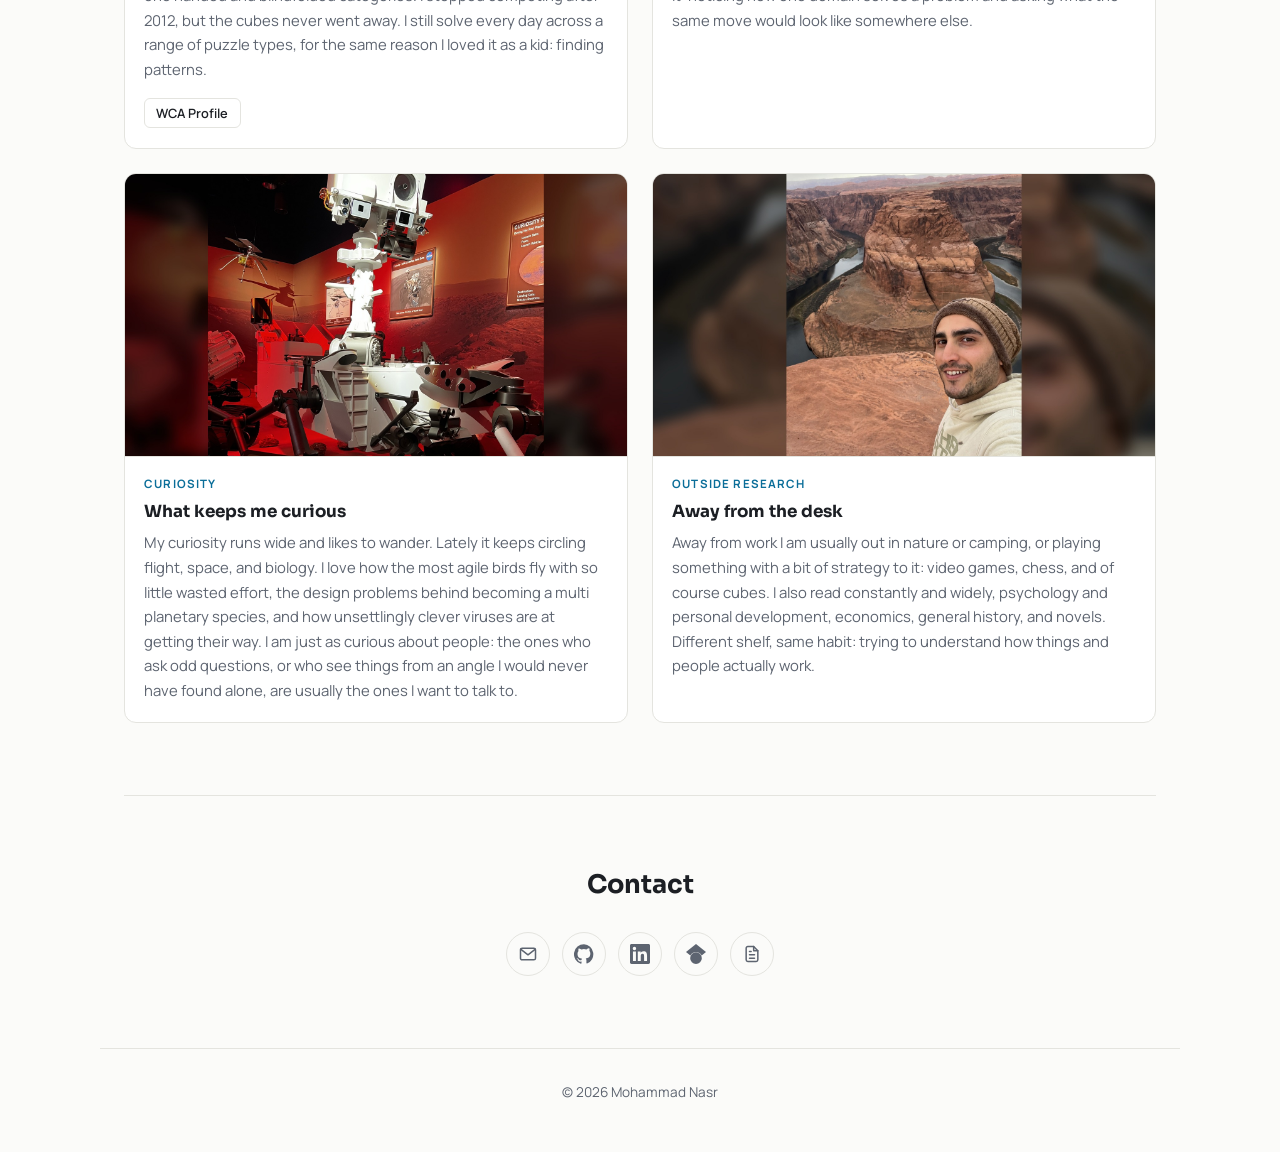
==== commit 7a57445c: "Update about section to reflect current research focus and background in robotics and AI" ====
--- a/index.html
+++ b/index.html
@@ -112,10 +112,10 @@
         <div class="about-grid">
           <div class="about-text">
             <p class="about-lead">
-              Robotics PhD candidate building the trust layer for physical AI.
+              Robotics PhD student working on embodied and agentic AI and Robotics with direct applications in industry.
             </p>
             <p>
-              I design agentic architectures in which independent watchdog, judge and orchestrator agents check what a robot is doing and step in when its behavior drifts from the mission. My background is in nonlinear dynamics and vibration, and in acoustics, where I study animal hearing to design bioinspired robotic listening. Working across disciplines isn't a detour, it's how I think.
+              Earlier I worked on nonlinear dynamics and vibration developing a system for autonomous testing of vibrating systems that makes characterizing nonlinear, real-world dynamical behavior far more tractable. In acoustics, I have worked on binaural hearing, specifically on animals auditory systems leading to potential bioinspired hearing designs. For me, working across disciplines isn't a detour, it's how I think.
             </p>
           </div>
 
